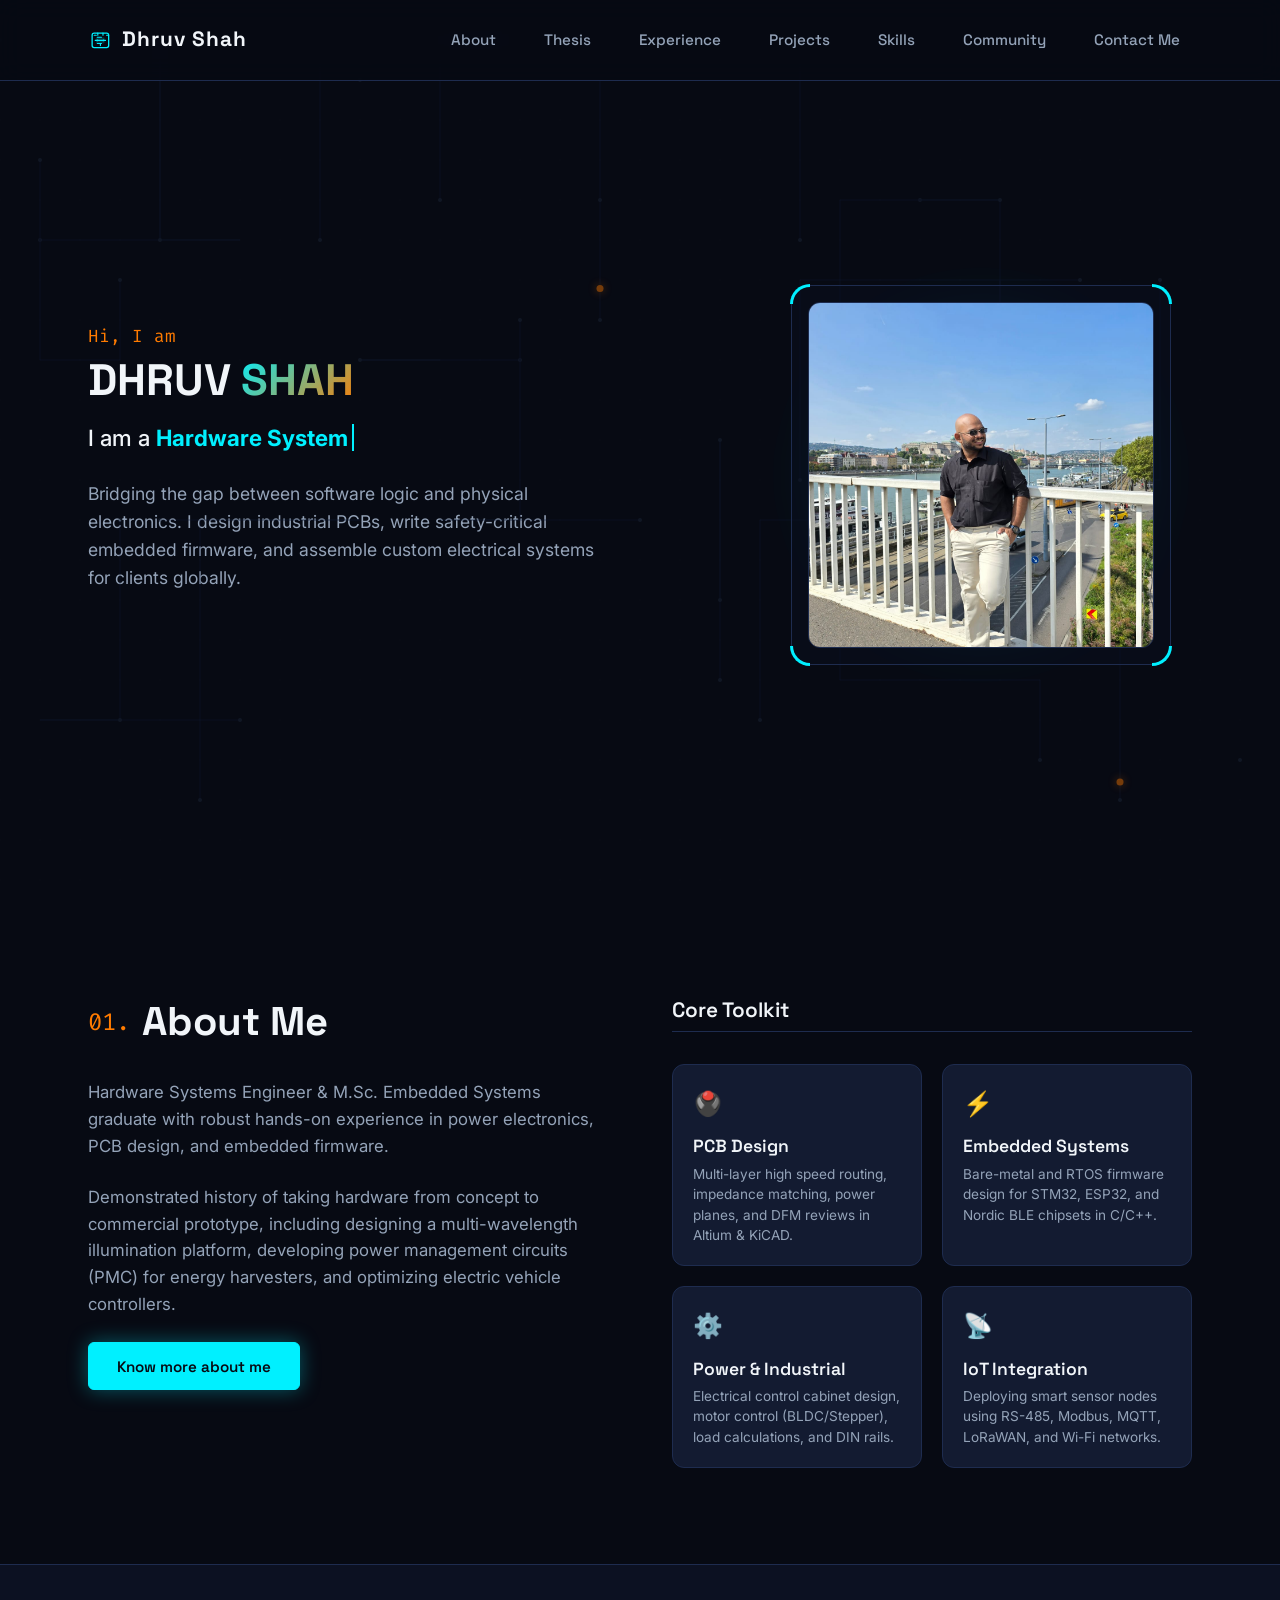
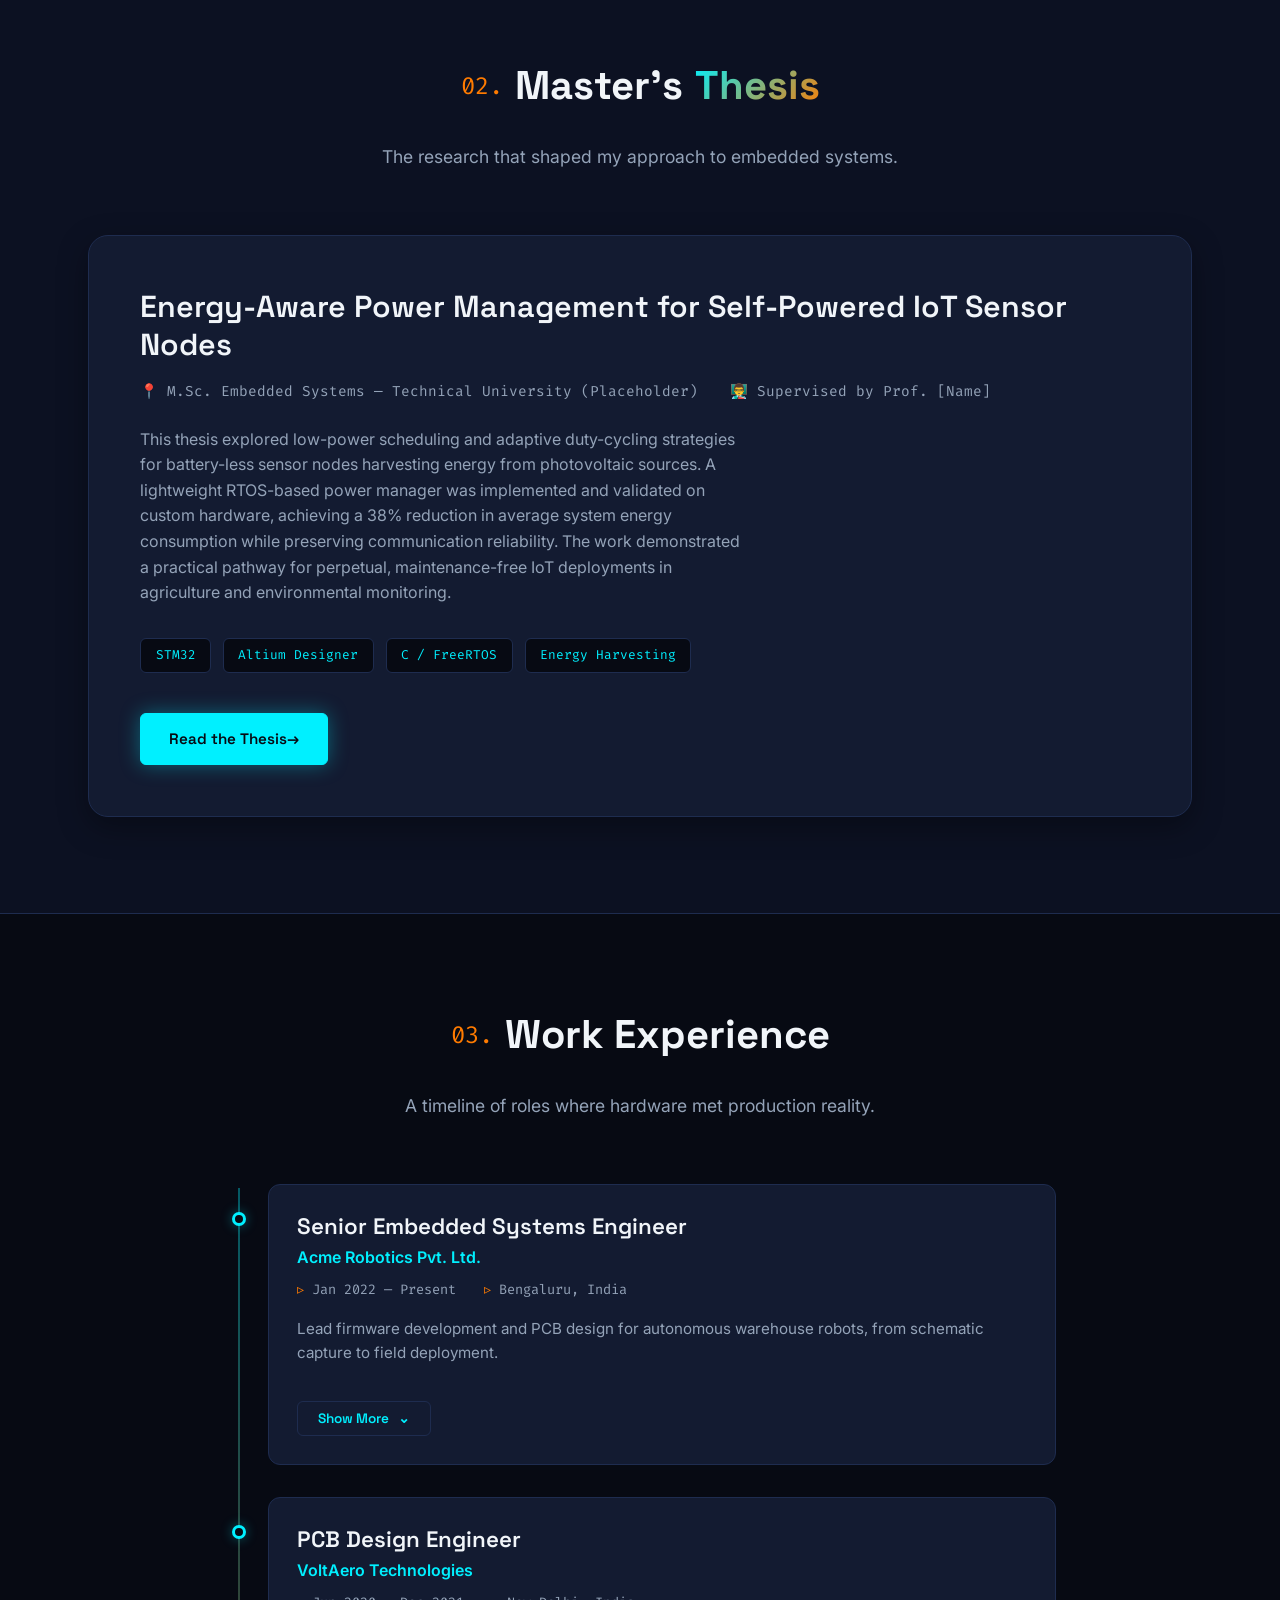
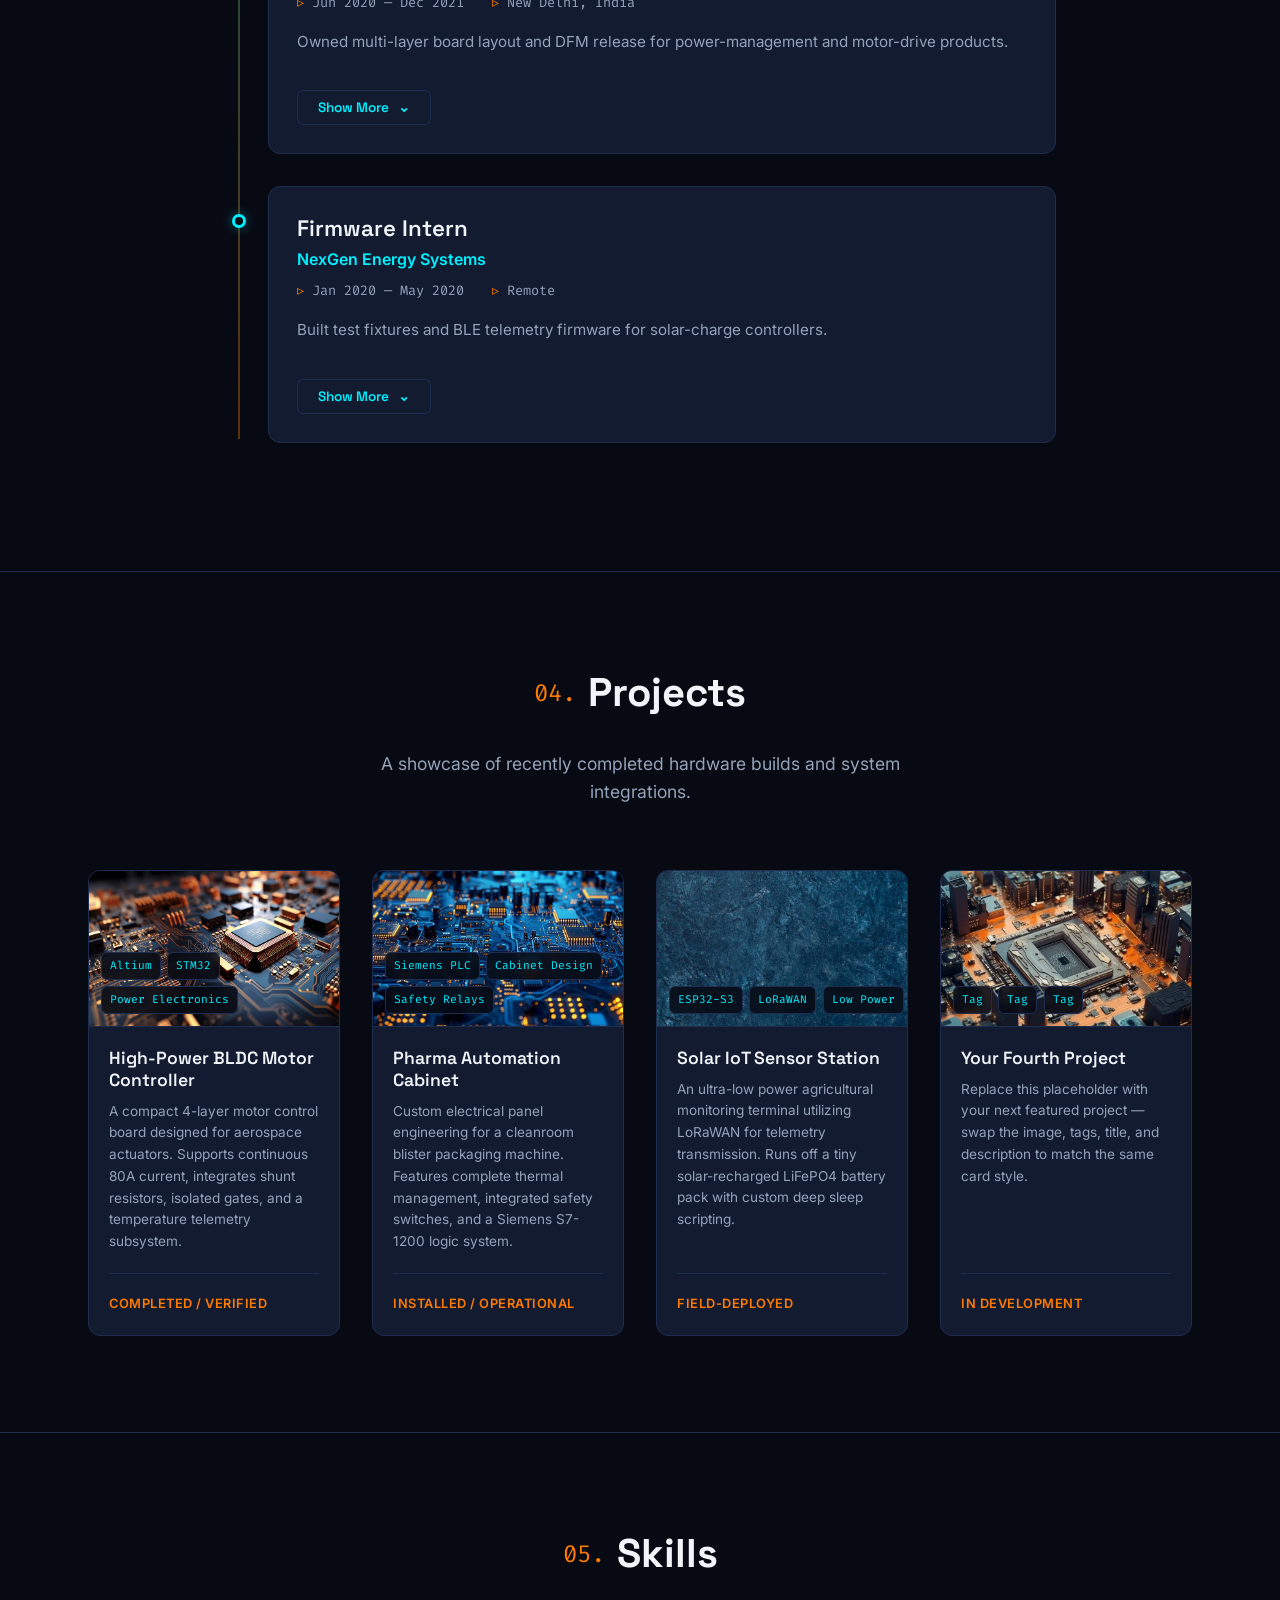
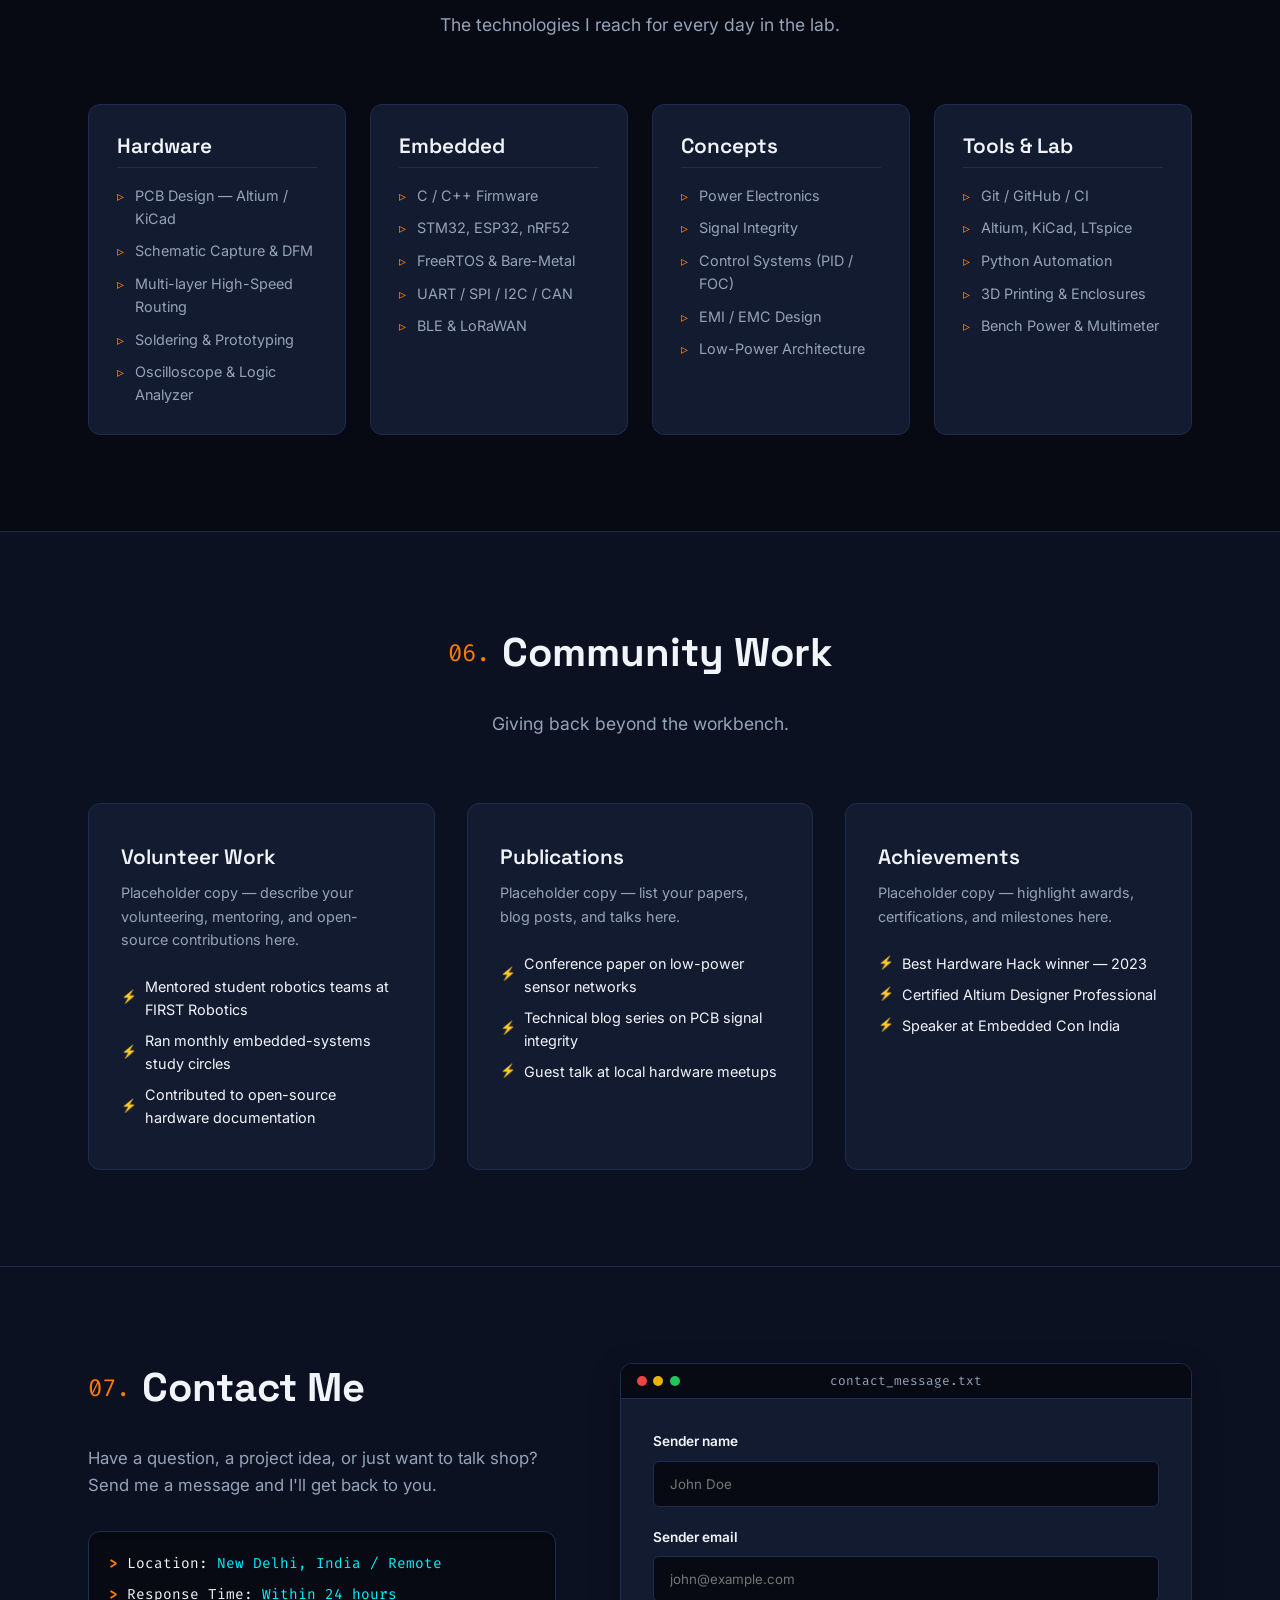
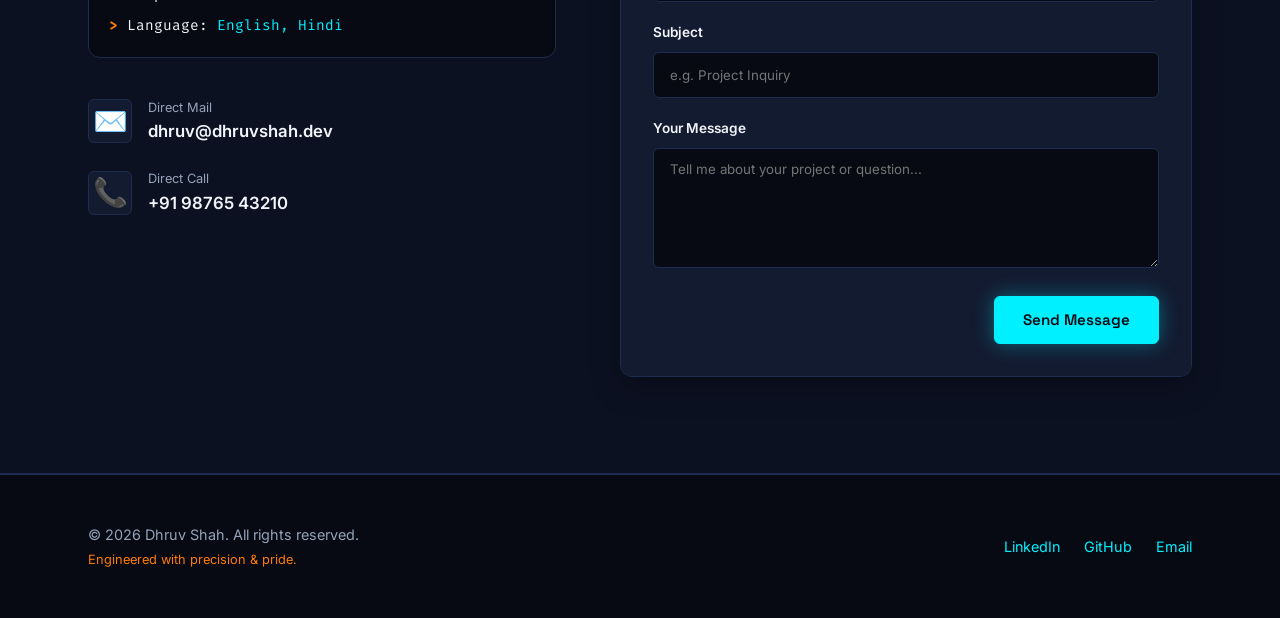
==== index.html @ f890dd87 "File name edits" ====
<!DOCTYPE html>
<html lang="en">
<head>
  <meta charset="UTF-8" />
  <meta name="viewport" content="width=device-width, initial-scale=1.0" />
  <title>Dhruv Shah</title>
  <meta name="description" content="Portfolio of Dhruv Shah, an embedded systems engineer specializing in PCB layout, embedded firmware development, and industrial control systems." />
  
  <!-- Google Fonts -->
  <link rel="preconnect" href="https://fonts.googleapis.com">
  <link rel="preconnect" href="https://fonts.gstatic.com" crossorigin>
  <link href="https://fonts.googleapis.com/css2?family=Fira+Code:wght@400;600&family=Inter:wght@300;400;500;600;700&family=Space+Grotesk:wght@400;500;600;700&display=swap" rel="stylesheet">
  
  <link rel="stylesheet" href="style_test.css" />
</head>
<body id="top">
  <!-- Circuit Grid Canvas Background -->
  <div class="canvas-container">
    <canvas id="circuit-canvas"></canvas>
  </div>

  <a class="skip-link" href="#main">Skip to main content</a>

  <!-- Header Section -->
  <header class="site-header">
    <div class="container header-inner">
      <div class="brand">
        <a href="#top" aria-label="Go to homepage">
          <span class="brand-glyph" aria-hidden="true">
            <svg viewBox="0 0 48 48" role="img" aria-hidden="true">
              <rect x="8" y="10" width="32" height="28" rx="4" fill="none" stroke="currentColor" stroke-width="2.5" />
              <rect x="16" y="18" width="16" height="12" rx="2" fill="currentColor" opacity="0.18" />
              <path d="M19 14v-4m10 4v-4m-5 20v4m-8-20h-4m24 0h4M14 24h20m-16-6h8m-8 12h8" fill="none" stroke="currentColor" stroke-width="2.2" stroke-linecap="round" />
              <circle cx="18" cy="24" r="1.8" fill="currentColor" />
              <circle cx="30" cy="24" r="1.8" fill="currentColor" />
            </svg>
          </span>
          <span class="brand-text">Dhruv Shah</span>
        </a>
      </div>
      <nav class="site-nav" aria-label="Primary navigation">
        <ul class="nav-links">
          <!-- Add new sections here too, keeping the mobile menu below in sync -->
          <li><a href="#about" class="nav-item">About</a></li>
          <li><a href="#thesis" class="nav-item">Thesis</a></li>
          <li><a href="#experience" class="nav-item">Experience</a></li>
          <li><a href="#projects" class="nav-item">Projects</a></li>
          <li><a href="#skills" class="nav-item">Skills</a></li>
          <li><a href="#community" class="nav-item">Community</a></li>
          <li><a href="#contact" class="nav-item">Contact Me</a></li>
        </ul>
      </nav>
      <button id="menu-toggle" class="menu-toggle" aria-label="Open navigation menu" aria-expanded="false" aria-controls="mobile-menu">
        <span class="menu-bar" aria-hidden="true"></span>
        <span class="menu-bar" aria-hidden="true"></span>
        <span class="menu-bar" aria-hidden="true"></span>
      </button>
    </div>

    <!-- Mobile Dropdown Navigation (shown on small screens via hamburger) -->
    <div class="mobile-menu" id="mobile-menu">
      <nav aria-label="Mobile navigation">
        <ul class="nav-links mobile-links">
          <!-- Add new section links here, e.g. <li><a href="#blog" class="nav-item mobile-link">Blog</a></li> -->
          <li><a href="#about" class="nav-item mobile-link">About</a></li>
          <li><a href="#thesis" class="nav-item mobile-link">Thesis</a></li>
          <li><a href="#experience" class="nav-item mobile-link">Experience</a></li>
          <li><a href="#projects" class="nav-item mobile-link">Projects</a></li>
          <li><a href="#skills" class="nav-item mobile-link">Skills</a></li>
          <li><a href="#community" class="nav-item mobile-link">Community</a></li>
          <li><a href="#contact" class="nav-item mobile-link">Contact Me</a></li>
        </ul>
      </nav>
     
    </div>
  </header>

  <main id="main">
    <!-- Hero Section -->
    <section class="hero" aria-labelledby="hero-title">
      <div class="container hero-inner">
        <div class="hero-text">
          <h1 id="hero-title">
            <span class="hero-sub">Hi, I am </span>
            <span class="hero-main">DHRUV  <span class="accent-text">SHAH</span></span>
          </h1>
          <p class="lede">
            I am a <span id="animated-headline" class="dynamic-word">Electronics Engineer</span>
          </p>
          <p class="hero-desc">
            Bridging the gap between software logic and physical electronics. I design industrial PCBs, write safety-critical embedded firmware, and assemble custom electrical systems for clients globally.
          </p>
        </div>
        <div class="hero-visual">
          <div class="circuit-frame">
            <div class="glow-bg"></div>
            <img src="./assets/Dhruv.jpeg" width="480" height="480" alt="Dhruv Shah working in his electronics laboratory" class="portrait-img" />
            <div class="frame-corners">
              <span class="corner top-left"></span>
              <span class="corner top-right"></span>
              <span class="corner bottom-left"></span>
              <span class="corner bottom-right"></span>
            </div>
          </div>
        </div>
      </div>
    </section>

    <!-- About Section -->
    <section id="about" class="section section-about" aria-labelledby="about-title">
      <div class="container">
        <div class="about-grid">
          <div class="about-content">
            <h2 id="about-title" class="section-title"><span class="title-index">01.</span> About Me</h2>
            <p>
              Hardware Systems Engineer & M.Sc. Embedded Systems graduate with robust hands-on experience in
power electronics, PCB design, and embedded firmware. 
            </p>
            <p>
              Demonstrated history of taking hardware from concept to
commercial prototype, including designing a multi-wavelength illumination platform, developing power management
circuits (PMC) for energy harvesters, and optimizing electric vehicle controllers.  
            </p>
            <button type="button" class="btn btn-primary" id="know-more-btn">Know more about me</button>
          </div>
          <div class="about-skills">
            <h3 class="skills-title">Core Toolkit</h3>
            <div class="skills-grid">
              <div class="skill-card">
                <div class="skill-icon">🖲️</div>
                <h4>PCB Design</h4>
                <p>Multi-layer high speed routing, impedance matching, power planes, and DFM reviews in Altium & KiCAD.</p>
              </div>
              <div class="skill-card">
                <div class="skill-icon">⚡</div>
                <h4>Embedded Systems</h4>
                <p>Bare-metal and RTOS firmware design for STM32, ESP32, and Nordic BLE chipsets in C/C++.</p>
              </div>
              <div class="skill-card">
                <div class="skill-icon">⚙️</div>
                <h4>Power & Industrial</h4>
                <p>Electrical control cabinet design, motor control (BLDC/Stepper), load calculations, and DIN rails.</p>
              </div>
              <div class="skill-card">
                <div class="skill-icon">📡</div>
                <h4>IoT Integration</h4>
                <p>Deploying smart sensor nodes using RS-485, Modbus, MQTT, LoRaWAN, and Wi-Fi networks.</p>
              </div>
            </div>
          </div>
        </div>
      </div>
    </section>

    <!-- Master's Thesis Section -->
    <section id="thesis" class="section section-alt section-thesis" aria-labelledby="thesis-title">
      <div class="container">
        <div class="section-header-center">
          <h2 id="thesis-title" class="section-title"><span class="title-index">02.</span> Master's <span class="accent-text">Thesis</span></h2>
          <p class="section-subtitle">The research that shaped my approach to embedded systems.</p>
        </div>

        <div class="thesis-card">
          <h3 class="thesis-research-title">Energy-Aware Power Management for Self-Powered IoT Sensor Nodes</h3>
          <div class="thesis-meta">
            <span class="thesis-place">📍 M.Sc. Embedded Systems — Technical University (Placeholder)</span>
            <span class="thesis-supervisor">👨‍🏫 Supervised by Prof. [Name]</span>
          </div>
          <p class="thesis-overview">
            This thesis explored low-power scheduling and adaptive duty-cycling strategies for battery-less
            sensor nodes harvesting energy from photovoltaic sources. A lightweight RTOS-based power manager was
            implemented and validated on custom hardware, achieving a 38% reduction in average system energy
            consumption while preserving communication reliability. The work demonstrated a practical pathway for
            perpetual, maintenance-free IoT deployments in agriculture and environmental monitoring.
          </p>
          <div class="thesis-tech" aria-label="Technologies used">
            <span class="tech-chip">STM32</span>
            <span class="tech-chip">Altium Designer</span>
            <span class="tech-chip">C / FreeRTOS</span>
            <span class="tech-chip">Energy Harvesting</span>
          </div>
          <a href="#" class="btn btn-primary thesis-link">Read the Thesis <span aria-hidden="true">→</span></a>
        </div>
      </div>
    </section>

    <!-- Work Experience Section -->
    <section id="experience" class="section section-experience" aria-labelledby="experience-title">
      <div class="container">
        <div class="section-header-center">
          <h2 id="experience-title" class="section-title"><span class="title-index">03.</span> Work Experience</h2>
          <p class="section-subtitle">A timeline of roles where hardware met production reality.</p>
        </div>

        <div class="timeline">
          <!-- Experience 1 -->
          <div class="timeline-item">
            <span class="timeline-marker" aria-hidden="true"></span>
            <article class="experience-card">
              <div class="exp-head">
                <h3 class="exp-title">Senior Embedded Systems Engineer</h3>
                <p class="exp-company">Acme Robotics Pvt. Ltd.</p>
                <div class="exp-meta">
                  <span class="exp-duration">Jan 2022 — Present</span>
                  <span class="exp-location">Bengaluru, India</span>
                </div>
              </div>
              <p class="exp-summary">
                Lead firmware development and PCB design for autonomous warehouse robots, from schematic capture to field deployment.
              </p>
              <div class="exp-details" id="exp-details-1">
                <ul>
                  <li>Architected a FreeRTOS-based motor-control stack cutting response latency by 40%.</li>
                  <li>Designed a 6-layer BLDC controller board now running in 200+ production units.</li>
                  <li>Mentored a team of 4 firmware engineers and ran weekly design reviews.</li>
                  <li>Introduced CI-based firmware testing, reducing regression bugs by 60%.</li>
                </ul>
              </div>
              <button type="button" class="exp-toggle" aria-expanded="false" aria-controls="exp-details-1">
                <span class="exp-toggle-text">Show More</span>
                <span class="exp-toggle-icon" aria-hidden="true">⌄</span>
              </button>
            </article>
          </div>

          <!-- Experience 2 -->
          <div class="timeline-item">
            <span class="timeline-marker" aria-hidden="true"></span>
            <article class="experience-card">
              <div class="exp-head">
                <h3 class="exp-title">PCB Design Engineer</h3>
                <p class="exp-company">VoltAero Technologies</p>
                <div class="exp-meta">
                  <span class="exp-duration">Jun 2020 — Dec 2021</span>
                  <span class="exp-location">New Delhi, India</span>
                </div>
              </div>
              <p class="exp-summary">
                Owned multi-layer board layout and DFM release for power-management and motor-drive products.
              </p>
              <div class="exp-details" id="exp-details-2">
                <ul>
                  <li>Delivered 14 production-ready PCB releases in Altium with zero ECO escapes.</li>
                  <li>Redesigned a buck-boost converter layout, improving thermal margin by 22%.</li>
                  <li>Built reusable footprint and schematic libraries adopted across 3 product lines.</li>
                  <li>Collaborated with mechanical teams on enclosure fit and thermal simulations.</li>
                </ul>
              </div>
              <button type="button" class="exp-toggle" aria-expanded="false" aria-controls="exp-details-2">
                <span class="exp-toggle-text">Show More</span>
                <span class="exp-toggle-icon" aria-hidden="true">⌄</span>
              </button>
            </article>
          </div>

          <!-- Experience 3 -->
          <div class="timeline-item">
            <span class="timeline-marker" aria-hidden="true"></span>
            <article class="experience-card">
              <div class="exp-head">
                <h3 class="exp-title">Firmware Intern</h3>
                <p class="exp-company">NexGen Energy Systems</p>
                <div class="exp-meta">
                  <span class="exp-duration">Jan 2020 — May 2020</span>
                  <span class="exp-location">Remote</span>
                </div>
              </div>
              <p class="exp-summary">
                Built test fixtures and BLE telemetry firmware for solar-charge controllers.
              </p>
              <div class="exp-details" id="exp-details-3">
                <ul>
                  <li>Developed a Python-based HIL test harness covering 85% of firmware paths.</li>
                  <li>Implemented nRF52 BLE GATT profiles for live battery monitoring.</li>
                  <li>Wrote technical documentation for the firmware bring-up guide.</li>
                </ul>
              </div>
              <button type="button" class="exp-toggle" aria-expanded="false" aria-controls="exp-details-3">
                <span class="exp-toggle-text">Show More</span>
                <span class="exp-toggle-icon" aria-hidden="true">⌄</span>
              </button>
            </article>
          </div>
        </div>
      </div>
    </section>

    <!-- Projects Section -->
    <section id="projects" class="section section-projects" aria-labelledby="projects-title">
      <div class="container">
        <div class="section-header-center">
          <h2 id="projects-title" class="section-title"><span class="title-index">04.</span> Projects</h2>
          <p class="section-subtitle">A showcase of recently completed hardware builds and system integrations.</p>
        </div>
        
        <div class="grid grid-4 projects-grid card-list">
          <!-- Project 1 -->
          <article class="card project-card">
            <div class="project-img-wrapper">
              <img src="./assets/pic1.jpg" width="640" height="400" alt="4-Layer BLDC ESC controller PCB" loading="lazy" />
              <div class="project-tags">
                <span>Altium</span>
                <span>STM32</span>
                <span>Power Electronics</span>
              </div>
            </div>
            <div class="project-content">
              <h3>High-Power BLDC Motor Controller</h3>
              <p>A compact 4-layer motor control board designed for aerospace actuators. Supports continuous 80A current, integrates shunt resistors, isolated gates, and a temperature telemetry subsystem.</p>
              <div class="project-footer">
                <span class="project-status-tag">Completed / Verified</span>
              </div>
            </div>
          </article>

          <!-- Project 2 -->
          <article class="card project-card">
            <div class="project-img-wrapper">
              <img src="./assets/pic2.jpg" width="640" height="400" alt="Industrial automation cabinet panel with PLCs" loading="lazy" />
              <div class="project-tags">
                <span>Siemens PLC</span>
                <span>Cabinet Design</span>
                <span>Safety Relays</span>
              </div>
            </div>
            <div class="project-content">
              <h3>Pharma Automation Cabinet</h3>
              <p>Custom electrical panel engineering for a cleanroom blister packaging machine. Features complete thermal management, integrated safety switches, and a Siemens S7-1200 logic system.</p>
              <div class="project-footer">
                <span class="project-status-tag">Installed / Operational</span>
              </div>
            </div>
          </article>

          <!-- Project 3 -->
          <article class="card project-card">
            <div class="project-img-wrapper">
              <img src="./assets/pic7.webp" width="640" height="400" alt="Environmental IoT smart node" loading="lazy" />
              <div class="project-tags">
                <span>ESP32-S3</span>
                <span>LoRaWAN</span>
                <span>Low Power</span>
              </div>
            </div>
            <div class="project-content">
              <h3>Solar IoT Sensor Station</h3>
              <p>An ultra-low power agricultural monitoring terminal utilizing LoRaWAN for telemetry transmission. Runs off a tiny solar-recharged LiFePO4 battery pack with custom deep sleep scripting.</p>
              <div class="project-footer">
                <span class="project-status-tag">Field-Deployed</span>
              </div>
            </div>
          </article>

          <!-- Project 4 (placeholder — replace image & copy) -->
          <article class="card project-card">
            <div class="project-img-wrapper">
              <img src="./assets/pic8.webp" width="640" height="400" alt="Placeholder project thumbnail" loading="lazy" />
              <div class="project-tags">
                <span>Tag</span>
                <span>Tag</span>
                <span>Tag</span>
              </div>
            </div>
            <div class="project-content">
              <h3>Your Fourth Project</h3>
              <p>Replace this placeholder with your next featured project — swap the image, tags, title, and description to match the same card style.</p>
              <div class="project-footer">
                <span class="project-status-tag">In Development</span>
              </div>
            </div>
          </article>
        </div>
      </div>
    </section>

    <!-- Skills Section -->
    <section id="skills" class="section section-skills" aria-labelledby="skills-title">
      <div class="container">
        <div class="section-header-center">
          <h2 id="skills-title" class="section-title"><span class="title-index">05.</span> Skills</h2>
          <p class="section-subtitle">The technologies I reach for every day in the lab.</p>
        </div>

        <div class="skills-topic-grid">
          <div class="skill-card skill-topic-card">
            <h4>Hardware</h4>
            <ul>
              <li>PCB Design — Altium / KiCad</li>
              <li>Schematic Capture & DFM</li>
              <li>Multi-layer High-Speed Routing</li>
              <li>Soldering & Prototyping</li>
              <li>Oscilloscope & Logic Analyzer</li>
            </ul>
          </div>
          <div class="skill-card skill-topic-card">
            <h4>Embedded</h4>
            <ul>
              <li>C / C++ Firmware</li>
              <li>STM32, ESP32, nRF52</li>
              <li>FreeRTOS & Bare-Metal</li>
              <li>UART / SPI / I2C / CAN</li>
              <li>BLE & LoRaWAN</li>
            </ul>
          </div>
          <div class="skill-card skill-topic-card">
            <h4>Concepts</h4>
            <ul>
              <li>Power Electronics</li>
              <li>Signal Integrity</li>
              <li>Control Systems (PID / FOC)</li>
              <li>EMI / EMC Design</li>
              <li>Low-Power Architecture</li>
            </ul>
          </div>
          <div class="skill-card skill-topic-card">
            <h4>Tools & Lab</h4>
            <ul>
              <li>Git / GitHub / CI</li>
              <li>Altium, KiCad, LTspice</li>
              <li>Python Automation</li>
              <li>3D Printing & Enclosures</li>
              <li>Bench Power & Multimeter</li>
            </ul>
          </div>
        </div>
      </div>
    </section>

    <!-- Community Section -->
    <section id="community" class="section section-alt section-community" aria-labelledby="community-title">
      <div class="container">
        <div class="section-header-center">
          <h2 id="community-title" class="section-title"><span class="title-index">06.</span> Community Work</h2>
          <p class="section-subtitle">Giving back beyond the workbench.</p>
        </div>

        <div class="grid grid-3 card-list">
          <div class="service-card community-card">
            <h3>Volunteer Work</h3>
            <p>Placeholder copy — describe your volunteering, mentoring, and open-source contributions here.</p>
            <ul class="service-features">
              <li>Mentored student robotics teams at FIRST Robotics</li>
              <li>Ran monthly embedded-systems study circles</li>
              <li>Contributed to open-source hardware documentation</li>
            </ul>
          </div>
          <div class="service-card community-card">
            <h3>Publications</h3>
            <p>Placeholder copy — list your papers, blog posts, and talks here.</p>
            <ul class="service-features">
              <li>Conference paper on low-power sensor networks</li>
              <li>Technical blog series on PCB signal integrity</li>
              <li>Guest talk at local hardware meetups</li>
            </ul>
          </div>
          <div class="service-card community-card">
            <h3>Achievements</h3>
            <p>Placeholder copy — highlight awards, certifications, and milestones here.</p>
            <ul class="service-features">
              <li>Best Hardware Hack winner — 2023</li>
              <li>Certified Altium Designer Professional</li>
              <li>Speaker at Embedded Con India</li>
            </ul>
          </div>
        </div>
      </div>
    </section>

    <!-- Contact Section -->
    <section id="contact" class="section section-alt section-contact" aria-labelledby="contact-title">
      <div class="container">
        <div class="contact-grid">
          <div class="contact-info-panel">
            <h2 id="contact-title" class="section-title"><span class="title-index">07.</span> Contact Me</h2>
            <p>
              Have a question, a project idea, or just want to talk shop? Send me a message and I'll get back to you.
            </p>
            
            <div class="terminal-stats">
              <div class="stat-line"><span class="terminal-prompt">&gt;</span> <span class="term-key">Location</span>: <span class="term-val">New Delhi, India / Remote</span></div>
              <div class="stat-line"><span class="terminal-prompt">&gt;</span> <span class="term-key">Response Time</span>: <span class="term-val">Within 24 hours</span></div>
              <div class="stat-line"><span class="terminal-prompt">&gt;</span> <span class="term-key">Language</span>: <span class="term-val">English, Hindi</span></div>
            </div>

            <address class="contact-methods">
              <div class="method-item">
                <span class="method-icon">✉️</span>
                <div class="method-details">
                  <span class="method-label">Direct Mail</span>
                  <a href="mailto:dhruv@dhruvshah.dev" class="method-link">dhruv@dhruvshah.dev</a>
                </div>
              </div>
              <div class="method-item">
                <span class="method-icon">📞</span>
                <div class="method-details">
                  <span class="method-label">Direct Call</span>
                  <a href="tel:+919876543210" class="method-link">+91 98765 43210</a>
                </div>
              </div>
            </address>
          </div>

          <div class="contact-form-panel">
            <!-- Simulated Shell Terminal for Form Response -->
            <div class="terminal-window">
              <div class="terminal-bar">
                <div class="terminal-buttons">
                  <span class="t-btn t-btn-red"></span>
                  <span class="t-btn t-btn-yellow"></span>
                  <span class="t-btn t-btn-green"></span>
                </div>
                <div class="terminal-title">contact_message.txt</div>
              </div>
              <div class="terminal-body-content">
                <form class="contact-form" id="portfolio-contact-form" action="#" method="post" aria-labelledby="contact-title">
                  <div class="form-fields">
                    <p class="field">
                      <label for="form-name">Sender name</label>
                      <input id="form-name" name="name" type="text" autocomplete="name" placeholder="John Doe" required />
                    </p>
                    <p class="field">
                      <label for="form-email">Sender email</label>
                      <input id="form-email" name="email" type="email" autocomplete="email" placeholder="john@example.com" required />
                    </p>
                    <p class="field">
                      <label for="form-subject">Subject</label>
                      <input id="form-subject" name="subject" type="text" placeholder="e.g. Project Inquiry" required />
                    </p>
                    <p class="field">
                      <label for="form-message">Your Message</label>
                      <textarea id="form-message" name="message" rows="5" placeholder="Tell me about your project or question..." required></textarea>
                    </p>
                  </div>
                  <div class="form-actions">
                    <button class="btn btn-primary btn-submit-form" type="submit" id="btn-submit-contact">
                      <span class="btn-text">Send Message</span>
                      <span class="btn-loader hidden"></span>
                    </button>
                  </div>
                </form>
                <div id="terminal-console-output" class="console-output hidden">
                  <!-- JS will dynamically inject status and logs here -->
                </div>
              </div>
            </div>
          </div>
        </div>
      </div>
    </section>
  </main>

  <!-- Footer Section -->
  <footer class="site-footer">
    <div class="container footer-inner">
      <div class="footer-brand">
        <p>&copy; <span id="footer-year">2026</span> Dhruv Shah. All rights reserved.</p>
        <p class="footer-tagline">Engineered with precision &amp; pride.</p>
      </div>
      <nav aria-label="Social connections">
        <ul class="social-links">
          <li><a href="https://linkedin.com" target="_blank" rel="noopener noreferrer">LinkedIn</a></li>
          <li><a href="https://github.com" target="_blank" rel="noopener noreferrer">GitHub</a></li>
          <li><a href="mailto:dhruv@dhruvshah.dev">Email</a></li>
        </ul>
      </nav>
    </div>
  </footer>

  <!-- Know More About Me Modal -->
  <div class="modal-overlay" id="know-more-modal">
    <div class="modal-dialog" role="dialog" aria-modal="true" aria-labelledby="modal-title">
      <div class="modal-bar">
        <div class="modal-buttons">
          <span class="t-btn t-btn-red"></span>
          <span class="t-btn t-btn-yellow"></span>
          <span class="t-btn t-btn-green"></span>
        </div>
        <div class="modal-title" id="modal-title">know_more_about_me.txt</div>
        <button type="button" class="modal-close" id="modal-close" aria-label="Close dialog">
          <span aria-hidden="true">&times;</span>
        </button>
      </div>
      <div class="modal-body">
        <section class="modal-section">
          <h3 class="modal-section-title"><span class="title-index">01.</span> The Person</h3>
          <p class="modal-section-desc">What I do when I'm not designing circuits or writing firmware.</p>
          <ul class="info-list">
            <li>🖥️ Building &amp; restoring mechanical keyboards</li>
            <li>🚴 Cycling &amp; hiking on weekends</li>
            <li>☕ Specialty coffee brewing</li>
            <li>📷 Film photography</li>
            <li>🎮 Modding retro gaming consoles</li>
          </ul>
        </section>
        <section class="modal-section">
          <h3 class="modal-section-title"><span class="title-index">02.</span> Future Plans</h3>
          <p class="modal-section-desc">The roadmap I'm working toward.</p>
          <ul class="info-list">
            <li>🔓 Open-sourcing my lab toolkit &amp; design files</li>
            <li>🔋 EV charging &amp; power-electronics consulting</li>
            <li>🎓 Mentoring junior embedded engineers</li>
            <li>🚀 Shipping a complete B2B hardware product line</li>
          </ul>
        </section>
        <section class="modal-section">
          <h3 class="modal-section-title"><span class="title-index">03.</span> Fun Facts</h3>
          <ul class="info-list">
            <li>I own more multimeters than pairs of shoes.</li>
            <li>My best ideas show up at 2 AM while debugging.</li>
            <li>I can name every resistor color band from memory.</li>
          </ul>
        </section>

        <div class="modal-footer">
          <p>Have a project in mind? <a href="#contact" id="modal-contact-link">Let's talk &rarr;</a></p>
        </div>
      </div>
    </div>
  </div>

  <script src="script_test.js"></script>
</body>
</html>
---- style_test.css ----
/* ---------- Custom Fonts & Reset ---------- */
*, *::before, *::after {
  box-sizing: border-box;
}

:root {
  /* Theme Tokens (dark, permanent) */
  --bg-primary: #070a13;
  --bg-secondary: #0c1122;
  --surface-card: #131b31;
  --surface-card-hover: #1b2644;
  --border-color: #1e2c4f;
  --border-focus: #00f0ff;
  
  --text-primary: #f1f5f9;
  --text-muted: #94a3b8;
  
  --accent-cyan: #00f0ff;
  --accent-cyan-glow: rgba(0, 240, 255, 0.35);
  --accent-orange: #ff7b00;
  --accent-orange-glow: rgba(255, 123, 0, 0.35);
  --accent-green: #10b981;
  
  --font-heading: 'Space Grotesk', sans-serif;
  --font-body: 'Inter', sans-serif;
  --font-code: 'Fira Code', monospace;
  
  --radius-sm: 6px;
  --radius-md: 12px;
  --radius-lg: 20px;
  
  --transition-fast: 0.2s ease;
  --transition-normal: 0.3s cubic-bezier(0.4, 0, 0.2, 1);
  --transition-slow: 0.6s cubic-bezier(0.4, 0, 0.2, 1);
  
  --shadow-glow: 0 0 20px var(--accent-cyan-glow);
  --max-width-content: 72rem;
}

html {
  scroll-behavior: smooth;
  scroll-padding-top: 80px; /* offset for sticky header */
}

body {
  margin: 0;
  padding: 0;
  background-color: var(--bg-primary);
  color: var(--text-primary);
  font-family: var(--font-body);
  line-height: 1.6;
  overflow-x: hidden;
  transition: background-color var(--transition-normal), color var(--transition-normal);
}

/* ---------- Typography & Base ---------- */
h1, h2, h3, h4 {
  font-family: var(--font-heading);
  font-weight: 600;
  line-height: 1.25;
  margin: 0;
}

p {
  margin: 0 0 1rem;
}

a {
  color: var(--accent-cyan);
  text-decoration: none;
  transition: color var(--transition-fast);
}

a:hover {
  color: var(--accent-orange);
}

img {
  max-width: 100%;
  height: auto;
  display: block;
}

:focus-visible {
  outline: 2px solid var(--accent-cyan);
  outline-offset: 4px;
}

.container {
  width: 100%;
  max-width: var(--max-width-content);
  margin: 0 auto;
  padding: 0 1.5rem;
}

.section {
  padding: 6rem 0;
  position: relative;
  border-bottom: 1px solid var(--border-color);
}

.section-alt {
  background-color: var(--bg-secondary);
}

.section-title {
  font-size: clamp(1.75rem, 3.5vw, 2.5rem);
  font-weight: 700;
  margin-bottom: 2rem;
  display: flex;
  align-items: center;
  gap: 0.75rem;
}

.title-index {
  font-family: var(--font-code);
  font-size: 0.6em;
  color: var(--accent-orange);
  font-weight: 400;
}

.section-header-center {
  text-align: center;
  max-width: 36rem;
  margin: 0 auto 4rem;
}

.section-header-center .section-title {
  justify-content: center;
}

.section-subtitle {
  color: var(--text-muted);
  font-size: 1.1rem;
}

.lede {
  font-size: clamp(1.1rem, 2vw, 1.4rem);
  font-weight: 500;
  color: var(--text-primary);
  margin-bottom: 1.5rem;
}

/* ---------- Layout Utilities ---------- */
.grid {
  display: grid;
  gap: 2rem;
}

.grid-3 {
  grid-template-columns: 1fr;
}

@media (min-width: 48rem) {
  .grid-3 {
    grid-template-columns: repeat(2, 1fr);
  }
}

@media (min-width: 64rem) {
  .grid-3 {
    grid-template-columns: repeat(3, 1fr);
  }
}

.grid-4 {
  grid-template-columns: 1fr;
}

/* One card per row until the wide desktop breakpoint (4-across) */
@media (min-width: 72rem) {
  .grid-4 {
    grid-template-columns: repeat(4, 1fr);
  }
}

/* ---------- Background Canvas ---------- */
.canvas-container {
  position: fixed;
  top: 0;
  left: 0;
  width: 100vw;
  height: 100vh;
  z-index: 0;
  pointer-events: none;
  opacity: 0.45;
}

#circuit-canvas {
  width: 100%;
  height: 100%;
  display: block;
}

/* ---------- Skip link ---------- */
.skip-link {
  position: absolute;
  left: -999px;
  top: 0;
  background: var(--accent-orange);
  color: white;
  padding: 0.75rem 1.5rem;
  z-index: 100;
  border-radius: 0 0 var(--radius-sm) 0;
  font-weight: 600;
}

.skip-link:focus {
  left: 0;
}

/* ---------- Site Header ---------- */
.site-header {
  position: sticky;
  top: 0;
  z-index: 50;
  background-color: rgba(7, 10, 19, 0.85);
  backdrop-filter: blur(12px);
  border-bottom: 1px solid var(--border-color);
  transition: background-color var(--transition-normal), border-color var(--transition-normal);
}

.header-inner {
  display: flex;
  justify-content: space-between;
  align-items: center;
  height: 80px;
}

.brand a {
  display: flex;
  align-items: center;
  gap: 0.6rem;
  font-family: var(--font-heading);
  font-weight: 700;
  font-size: 1.3rem;
  letter-spacing: 1px;
  color: var(--text-primary);
}

.brand-glyph {
  display: inline-flex;
  align-items: center;
  justify-content: center;
  color: var(--accent-cyan);
}

.brand-glyph svg {
  width: 1.55rem;
  height: 1.55rem;
  display: block;
}

.brand a:hover .brand-glyph {
  color: var(--accent-orange);
}

.site-nav {
  display: none;
}

.nav-links {
  list-style: none;
  display: flex;
  align-items: center;
  margin: 0;
  padding: 0;
  gap: 1.5rem;
}

.nav-item {
  font-family: var(--font-heading);
  font-weight: 500;
  font-size: 0.95rem;
  color: var(--text-muted);
  padding: 0.5rem 0.75rem;
  position: relative;
  transition: color var(--transition-fast);
}

.nav-item::after {
  content: '';
  position: absolute;
  bottom: 0;
  left: 0.75rem;
  right: 0.75rem;
  height: 2px;
  background-color: var(--accent-cyan);
  transform: scaleX(0);
  transform-origin: right;
  transition: transform var(--transition-fast);
}

.nav-item:hover,
.nav-item.active {
  color: var(--text-primary);
}

.nav-item:hover::after,
.nav-item.active::after {
  transform: scaleX(1);
  transform-origin: left;
}

@media (min-width: 56rem) {
  .site-nav {
    display: block;
  }
}

/* ---------- Mobile Menu (Hamburger Dropdown) ---------- */
.menu-toggle {
  display: inline-flex;
  flex-direction: column;
  justify-content: center;
  align-items: center;
  gap: 5px;
  width: 42px;
  height: 42px;
  flex-shrink: 0;
  background: none;
  border: 1px solid var(--border-color);
  border-radius: var(--radius-sm);
  cursor: pointer;
  padding: 0;
  transition: border-color var(--transition-fast), background-color var(--transition-fast);
}

.menu-bar {
  display: block;
  width: 18px;
  height: 2px;
  border-radius: 2px;
  background-color: var(--text-muted);
  transition: transform var(--transition-fast), opacity var(--transition-fast), background-color var(--transition-fast);
}

.menu-toggle:hover {
  border-color: var(--accent-cyan);
}

.menu-toggle:hover .menu-bar {
  background-color: var(--accent-cyan);
}

/* Animate 3 bars into an X when open */
.menu-toggle[aria-expanded="true"] .menu-bar:nth-child(1) {
  transform: translateY(7px) rotate(45deg);
}

.menu-toggle[aria-expanded="true"] .menu-bar:nth-child(2) {
  opacity: 0;
}

.menu-toggle[aria-expanded="true"] .menu-bar:nth-child(3) {
  transform: translateY(-7px) rotate(-45deg);
}

/* Dropdown panel that slides down under the sticky header */
.mobile-menu {
  position: absolute;
  top: 100%;
  left: 0;
  right: 0;
  background-color: rgba(7, 10, 19, 0.97);
  backdrop-filter: blur(12px);
  border-bottom: 1px solid var(--border-color);
  box-shadow: 0 24px 40px rgba(0, 0, 0, 0.35);
  opacity: 0;
  visibility: hidden;
  transform: translateY(-12px);
  pointer-events: none;
  transition: opacity var(--transition-normal), transform var(--transition-normal), visibility var(--transition-normal);
}

.mobile-menu.open {
  opacity: 1;
  visibility: visible;
  transform: translateY(0);
  pointer-events: auto;
}

.mobile-links {
  flex-direction: column;
  align-items: stretch;
  gap: 0;
  padding: 0.5rem 0;
}

.mobile-link {
  display: flex;
  align-items: center;
  padding: 1rem 1.5rem;
  font-size: 1rem;
  border-left: 3px solid transparent;
}

.mobile-link.active {
  border-left-color: var(--accent-cyan);
}

@media (min-width: 56rem) {
  .menu-toggle {
    display: none;
  }

  .mobile-menu {
    display: none;
  }
}

/* ---------- Buttons ---------- */
.btn {
  display: inline-flex;
  align-items: center;
  justify-content: center;
  padding: 0.8rem 1.75rem;
  min-height: 48px;
  border-radius: var(--radius-sm);
  font-family: var(--font-heading);
  font-weight: 600;
  font-size: 0.95rem;
  cursor: pointer;
  transition: all var(--transition-fast);
}

.btn-primary {
  background-color: var(--accent-cyan);
  color: #070a13;
  border: 1px solid var(--accent-cyan);
  box-shadow: var(--shadow-glow);
}

.btn-primary:hover {
  background-color: transparent;
  color: var(--accent-cyan);
  transform: translateY(-2px);
}

/* ---------- Hero Section ---------- */
.hero {
  padding: 4rem 0 6rem;
  min-height: calc(100vh - 80px);
  display: flex;
  align-items: center;
  z-index: 1;
}

.hero-inner {
  display: grid;
  grid-template-columns: 1fr;
  gap: 3rem;
  align-items: center;
}

@media (min-width: 64rem) {
  .hero-inner {
    grid-template-columns: 1.2fr 0.8fr;
  }
}

.hero-sub {
  display: block;
  font-size: 1.1rem;
  color: var(--accent-orange);
  font-family: var(--font-code);
  font-weight: 400;
  margin-bottom: 0.5rem;
}

.hero-main {
  font-size: clamp(1.6rem, 3.5vw, 2.75rem);
  font-weight: 700;
  color: var(--text-primary);
  line-height: 1.1;
  display: block;
  margin-bottom: 1rem;
}

.accent-text {
  color: transparent;
  background: linear-gradient(135deg, var(--accent-cyan), var(--accent-orange));
  -webkit-background-clip: text;
  background-clip: text;
}

.dynamic-word {
  color: var(--accent-cyan);
  font-weight: 700;
  border-right: 2px solid var(--accent-cyan);
  padding-right: 4px;
  transition: opacity 0.25s ease;
}

.dynamic-word.fade-out {
  opacity: 0;
}

.hero-desc {
  color: var(--text-muted);
  font-size: 1.1rem;
  margin-bottom: 2rem;
  max-width: 32rem;
}

/* Portrait Visual Frame */
.hero-visual {
  display: flex;
  justify-content: center;
}

.circuit-frame {
  position: relative;
  width: min(100%, 380px);
  aspect-ratio: 1;
  border: 1px solid var(--border-color);
  border-radius: var(--radius-lg);
  padding: 1rem;
  background-color: rgba(12, 17, 34, 0.4);
}

.glow-bg {
  position: absolute;
  top: -10px;
  left: -10px;
  right: -10px;
  bottom: -10px;
  border-radius: calc(var(--radius-lg) + 10px);
  background: radial-gradient(circle, var(--accent-cyan-glow) 0%, transparent 70%);
  z-index: -1;
  filter: blur(20px);
  opacity: 0.7;
}

.portrait-img {
  width: 100%;
  height: 100%;
  object-fit: cover;
  border-radius: var(--radius-md);
  border: 1px solid var(--border-color);
}

.frame-corners .corner {
  position: absolute;
  width: 20px;
  height: 20px;
  border: 3px solid var(--accent-cyan);
}

.frame-corners .top-left {
  top: -2px; left: -2px;
  border-right: none; border-bottom: none;
  border-top-left-radius: var(--radius-lg);
}

.frame-corners .top-right {
  top: -2px; right: -2px;
  border-left: none; border-bottom: none;
  border-top-right-radius: var(--radius-lg);
}

.frame-corners .bottom-left {
  bottom: -2px; left: -2px;
  border-right: none; border-top: none;
  border-bottom-left-radius: var(--radius-lg);
}

.frame-corners .bottom-right {
  bottom: -2px; right: -2px;
  border-left: none; border-top: none;
  border-bottom-right-radius: var(--radius-lg);
}

/* ---------- About Section ---------- */
.about-grid {
  display: grid;
  grid-template-columns: 1fr;
  gap: 4rem;
}

@media (min-width: 64rem) {
  .about-grid {
    grid-template-columns: 1fr 1fr;
  }
}

.about-content p {
  color: var(--text-muted);
  font-size: 1.05rem;
  margin-bottom: 1.5rem;
}

.skills-title {
  font-size: 1.3rem;
  margin-bottom: 2rem;
  border-bottom: 1px solid var(--border-color);
  padding-bottom: 0.5rem;
}

.skills-grid {
  display: grid;
  grid-template-columns: 1fr;
  gap: 1.25rem;
}

@media (min-width: 30rem) {
  .skills-grid {
    grid-template-columns: repeat(2, 1fr);
  }
}

.skill-card {
  background-color: var(--surface-card);
  border: 1px solid var(--border-color);
  border-radius: var(--radius-md);
  padding: 1.25rem;
  transition: transform var(--transition-fast), border-color var(--transition-fast), box-shadow var(--transition-fast);
}

.skill-card:hover {
  transform: translateY(-4px);
  border-color: var(--accent-cyan);
  box-shadow: var(--shadow-glow);
}

.skill-icon {
  font-size: 1.5rem;
  margin-bottom: 0.75rem;
}

.skill-card h4 {
  font-size: 1.1rem;
  margin-bottom: 0.4rem;
}

.skill-card p {
  color: var(--text-muted);
  font-size: 0.85rem;
  margin: 0;
  line-height: 1.5;
}

/* ---------- Services Section ---------- */
.service-card {
  background-color: var(--surface-card);
  border: 1px solid var(--border-color);
  border-radius: var(--radius-md);
  padding: 2.5rem 2rem;
  position: relative;
  overflow: hidden;
  transition: transform var(--transition-fast), border-color var(--transition-fast);
}

.service-card:hover {
  transform: translateY(-6px);
  border-color: var(--accent-orange);
}

.service-card h3 {
  font-size: 1.4rem;
  margin-bottom: 1rem;
  margin-top: 0;
}

.service-card p {
  color: var(--text-muted);
  font-size: 0.95rem;
  margin-bottom: 1.5rem;
}

.service-features {
  list-style: none;
  padding: 0;
  margin: 0;
  display: flex;
  flex-direction: column;
  gap: 0.5rem;
}

.service-features li {
  font-size: 0.9rem;
  color: var(--text-primary);
  display: flex;
  align-items: center;
  gap: 0.5rem;
}

.service-features li::before {
  content: '⚡';
  color: var(--accent-orange);
  font-size: 0.8rem;
}

.hidden {
  display: none !important;
}

/* ---------- Projects Section ---------- */
.project-card {
  display: flex;
  flex-direction: column;
  padding: 0;
  overflow: hidden;
  height: 100%;
  background-color: var(--surface-card);
  border: 1px solid var(--border-color);
  border-radius: var(--radius-md);
  transition: transform var(--transition-fast), border-color var(--transition-fast), box-shadow var(--transition-fast);
}

.project-card:hover {
  transform: translateY(-6px);
  border-color: var(--accent-cyan);
  box-shadow: var(--shadow-glow);
}

.project-img-wrapper {
  position: relative;
  aspect-ratio: 16 / 10;
  overflow: hidden;
  border-bottom: 1px solid var(--border-color);
}

.project-img-wrapper img {
  width: 100%;
  height: 100%;
  object-fit: cover;
  transition: transform 0.5s ease;
}

.project-card:hover .project-img-wrapper img {
  transform: scale(1.05);
}

.project-tags {
  position: absolute;
  bottom: 0.75rem;
  left: 0.75rem;
  display: flex;
  flex-wrap: wrap;
  gap: 0.4rem;
}

.project-tags span {
  font-family: var(--font-code);
  font-size: 0.75rem;
  background-color: rgba(7, 10, 19, 0.85);
  border: 1px solid var(--border-color);
  color: var(--accent-cyan);
  padding: 0.25rem 0.5rem;
  border-radius: var(--radius-sm);
  backdrop-filter: blur(4px);
}

.project-content {
  padding: 1.5rem;
  display: flex;
  flex-direction: column;
  flex-grow: 1;
}

.project-content h3 {
  font-size: 1.25rem;
  margin-bottom: 0.75rem;
}

.project-content p {
  color: var(--text-muted);
  font-size: 0.9rem;
  line-height: 1.6;
  margin-bottom: 1.5rem;
  flex-grow: 1;
}

.project-footer {
  margin-top: auto;
  border-top: 1px solid var(--border-color);
  padding-top: 1rem;
}

.project-status-tag {
  font-size: 0.8rem;
  font-weight: 600;
  color: var(--accent-orange);
  text-transform: uppercase;
  letter-spacing: 0.5px;
}

/* Compact 4-across projects */
.projects-grid .project-content {
  padding: 1.25rem;
}

.projects-grid .project-content h3 {
  font-size: 1.1rem;
  margin-bottom: 0.6rem;
}

.projects-grid .project-content p {
  font-size: 0.85rem;
  margin-bottom: 1.25rem;
}

.projects-grid .project-tags span {
  font-size: 0.7rem;
}

/* ---------- Master's Thesis Section ---------- */
.thesis-card {
  background-color: var(--surface-card);
  border: 1px solid var(--border-color);
  border-radius: var(--radius-lg);
  padding: clamp(1.75rem, 4vw, 3.25rem);
  box-shadow: 0 10px 30px rgba(0, 0, 0, 0.35);
  transition: transform var(--transition-fast), border-color var(--transition-fast), box-shadow var(--transition-fast);
}

.thesis-card:hover {
  transform: translateY(-4px);
  border-color: var(--accent-cyan);
  box-shadow: var(--shadow-glow);
}

.thesis-research-title {
  font-size: clamp(1.4rem, 2.5vw, 1.9rem);
  margin-bottom: 1rem;
}

.thesis-meta {
  display: flex;
  flex-wrap: wrap;
  gap: 0.75rem 2rem;
  font-family: var(--font-code);
  font-size: 0.9rem;
  color: var(--text-muted);
  margin-bottom: 1.5rem;
}

.thesis-overview {
  color: var(--text-muted);
  font-size: 1rem;
  max-width: 60ch;
  margin-bottom: 2rem;
}

.thesis-tech {
  display: flex;
  flex-wrap: wrap;
  gap: 0.75rem;
  margin-bottom: 2.25rem;
}

.tech-chip {
  font-family: var(--font-code);
  font-size: 0.8rem;
  color: var(--accent-cyan);
  background-color: var(--bg-primary);
  border: 1px solid var(--border-color);
  border-radius: var(--radius-sm);
  padding: 0.4rem 0.9rem;
  transition: border-color var(--transition-fast), box-shadow var(--transition-fast);
}

.tech-chip:hover {
  border-color: var(--accent-cyan);
  box-shadow: 0 0 10px var(--accent-cyan-glow);
}

.thesis-link {
  margin-top: 0.25rem;
}

/* ---------- Work Experience Timeline ---------- */
.timeline {
  position: relative;
  max-width: 52rem;
  margin: 0 auto;
}

.timeline::before {
  content: '';
  position: absolute;
  left: 14px;
  top: 4px;
  bottom: 4px;
  width: 2px;
  background: linear-gradient(to bottom, var(--accent-cyan), var(--accent-orange));
  opacity: 0.35;
}

.timeline-item {
  position: relative;
  padding-left: 44px;
  margin-bottom: 2rem;
}

.timeline-marker {
  position: absolute;
  left: 8px;
  top: 1.75rem;
  width: 14px;
  height: 14px;
  border-radius: 50%;
  background-color: var(--bg-primary);
  border: 3px solid var(--accent-cyan);
  box-shadow: 0 0 12px var(--accent-cyan-glow);
}

.experience-card {
  background-color: var(--surface-card);
  border: 1px solid var(--border-color);
  border-radius: var(--radius-md);
  padding: 1.75rem;
  transition: transform var(--transition-fast), border-color var(--transition-fast), box-shadow var(--transition-fast);
}

.experience-card:hover {
  transform: translateY(-4px);
  border-color: var(--accent-cyan);
  box-shadow: var(--shadow-glow);
}

.exp-head h3 {
  font-size: 1.4rem;
  margin-bottom: 0.25rem;
}

.exp-company {
  color: var(--accent-cyan);
  font-weight: 600;
  margin-bottom: 0.5rem;
}

.exp-meta {
  display: flex;
  flex-wrap: wrap;
  gap: 0.5rem 1.75rem;
  font-family: var(--font-code);
  font-size: 0.85rem;
  color: var(--text-muted);
}

.exp-meta span::before {
  content: '▹ ';
  color: var(--accent-orange);
}

.exp-summary {
  color: var(--text-muted);
  font-size: 0.95rem;
  margin-top: 1rem;
}

.exp-details {
  max-height: 0;
  overflow: hidden;
  opacity: 0;
  transition: max-height 0.45s ease, opacity 0.35s ease;
}

.exp-details.open {
  max-height: 600px;
  opacity: 1;
}

.exp-details ul {
  list-style: none;
  margin: 1rem 0 0;
  padding: 0;
  display: grid;
  gap: 0.5rem;
}

.exp-details li {
  position: relative;
  padding-left: 1.25rem;
  color: var(--text-muted);
  font-size: 0.9rem;
}

.exp-details li::before {
  content: '⚡';
  position: absolute;
  left: 0;
  color: var(--accent-orange);
  font-size: 0.8rem;
}

.exp-toggle {
  margin-top: 1.25rem;
  background: none;
  border: 1px solid var(--border-color);
  border-radius: var(--radius-sm);
  color: var(--accent-cyan);
  font-family: var(--font-heading);
  font-weight: 600;
  font-size: 0.85rem;
  padding: 0.5rem 1.25rem;
  cursor: pointer;
  transition: border-color var(--transition-fast), color var(--transition-fast), background-color var(--transition-fast);
}

.exp-toggle:hover {
  border-color: var(--accent-cyan);
  background-color: var(--accent-cyan-glow);
}

.exp-toggle-icon {
  margin-left: 0.4rem;
  display: inline-block;
  transition: transform var(--transition-fast);
}

.exp-toggle[aria-expanded="true"] .exp-toggle-icon {
  transform: rotate(180deg);
}

/* ---------- Skills Section ---------- */
.skills-topic-grid {
  display: grid;
  grid-template-columns: 1fr;
  gap: 1.5rem;
}

/* One card per row until the wide desktop breakpoint (4-across) */
@media (min-width: 72rem) {
  .skills-topic-grid {
    grid-template-columns: repeat(4, 1fr);
  }
}

.skill-topic-card {
  padding: 1.75rem;
}

.skill-topic-card h4 {
  font-size: 1.3rem;
  margin-bottom: 1rem;
  padding-bottom: 0.5rem;
  border-bottom: 1px solid var(--border-color);
}

.skill-topic-card ul {
  list-style: none;
  margin: 0;
  padding: 0;
  display: grid;
  gap: 0.6rem;
}

.skill-topic-card li {
  position: relative;
  padding-left: 1.1rem;
  color: var(--text-muted);
  font-size: 0.9rem;
}

.skill-topic-card li::before {
  content: '▹';
  position: absolute;
  left: 0;
  color: var(--accent-orange);
}

/* ---------- Community Section ---------- */
.community-card h3 {
  font-size: 1.3rem;
  margin-bottom: 0.75rem;
}

.community-card p {
  font-size: 0.9rem;
}

/* ---------- Contact Section ---------- */
.contact-grid {
  display: grid;
  grid-template-columns: 1fr;
  gap: 4rem;
}

@media (min-width: 64rem) {
  .contact-grid {
    grid-template-columns: 0.9fr 1.1fr;
    align-items: start;
  }
}

.contact-info-panel p {
  color: var(--text-muted);
  font-size: 1.05rem;
  margin-bottom: 2rem;
}

/* Mock terminal console stats */
.terminal-stats {
  background-color: var(--bg-primary);
  border: 1px solid var(--border-color);
  border-radius: var(--radius-md);
  padding: 1.25rem;
  font-family: var(--font-code);
  font-size: 0.9rem;
  margin-bottom: 2.5rem;
  box-shadow: inset 0 2px 4px rgba(0,0,0,0.15);
}

.stat-line {
  margin-bottom: 0.5rem;
}

.stat-line:last-child {
  margin-bottom: 0;
}

.terminal-prompt {
  color: var(--accent-orange);
  font-weight: bold;
}

.term-key {
  color: var(--text-primary);
}

.term-val {
  color: var(--accent-cyan);
}

.term-val.val-green {
  color: var(--accent-green);
  font-weight: 600;
}

/* Contact methods details */
.contact-methods {
  font-style: normal;
  display: flex;
  flex-direction: column;
  gap: 1.5rem;
}

.method-item {
  display: flex;
  align-items: center;
  gap: 1rem;
}

.method-icon {
  font-size: 1.75rem;
  width: 44px;
  height: 44px;
  border-radius: var(--radius-sm);
  background-color: var(--surface-card);
  border: 1px solid var(--border-color);
  display: flex;
  align-items: center;
  justify-content: center;
}

.method-details {
  display: flex;
  flex-direction: column;
}

.method-label {
  font-size: 0.8rem;
  color: var(--text-muted);
}

.method-link {
  font-weight: 600;
  font-size: 1.05rem;
  color: var(--text-primary);
}

.method-link:hover {
  color: var(--accent-cyan);
}

/* Simulated terminal form window */
.terminal-window {
  border: 1px solid var(--border-color);
  border-radius: var(--radius-md);
  overflow: hidden;
  box-shadow: 0 10px 30px rgba(0,0,0,0.3);
}

.terminal-bar {
  background-color: var(--bg-primary);
  border-bottom: 1px solid var(--border-color);
  padding: 0.75rem 1rem;
  display: flex;
  align-items: center;
  position: relative;
}

.terminal-buttons {
  display: flex;
  gap: 0.4rem;
}

.t-btn {
  width: 10px;
  height: 10px;
  border-radius: 50%;
  display: inline-block;
}

.t-btn-red { background-color: #ef4444; }
.t-btn-yellow { background-color: #eab308; }
.t-btn-green { background-color: #22c55e; }

.terminal-title {
  color: var(--text-muted);
  font-family: var(--font-code);
  font-size: 0.8rem;
  position: absolute;
  left: 50%;
  transform: translateX(-50%);
}

.terminal-body-content {
  background-color: var(--surface-card);
  padding: 2rem;
}

.contact-form {
  display: flex;
  flex-direction: column;
  gap: 1.25rem;
}

.form-fields {
  display: flex;
  flex-direction: column;
  gap: 1.25rem;
}

.field {
  display: flex;
  flex-direction: column;
  gap: 0.5rem;
  margin: 0;
}

.field label {
  font-size: 0.85rem;
  font-weight: 600;
  color: var(--text-primary);
}

.contact-form input,
.contact-form textarea {
  font-family: var(--font-body);
  background-color: var(--bg-primary);
  color: var(--text-primary);
  border: 1px solid var(--border-color);
  border-radius: var(--radius-sm);
  padding: 0.75rem 1rem;
  min-height: 46px;
  width: 100%;
  transition: border-color var(--transition-fast), box-shadow var(--transition-fast);
}

.contact-form textarea {
  min-height: 120px;
  resize: vertical;
}

.contact-form input:focus,
.contact-form textarea:focus {
  outline: none;
  border-color: var(--accent-cyan);
  box-shadow: 0 0 8px var(--accent-cyan-glow);
}

.form-actions {
  display: flex;
  justify-content: flex-end;
  margin-top: 0.5rem;
}

.btn-submit-form {
  width: 100%;
}

@media (min-width: 30rem) {
  .btn-submit-form {
    width: auto;
  }
}

/* Console logs output */
.console-output {
  font-family: var(--font-code);
  font-size: 0.85rem;
  background-color: #070a13;
  color: #10b981;
  padding: 1.25rem;
  border-radius: var(--radius-sm);
  border: 1px solid #1e2c4f;
  margin-top: 1rem;
  white-space: pre-wrap;
  line-height: 1.5;
  max-height: 250px;
  overflow-y: auto;
}

.console-output.error {
  color: #f87171;
}

.btn-loader {
  display: inline-block;
  width: 18px;
  height: 18px;
  border: 2px solid rgba(7, 10, 19, 0.4);
  border-radius: 50%;
  border-top-color: #070a13;
  animation: spin 0.8s linear infinite;
  margin-left: 0.5rem;
}

@keyframes spin {
  to { transform: rotate(360deg); }
}

/* ---------- Know More Modal ---------- */
.modal-overlay {
  position: fixed;
  inset: 0;
  z-index: 1000;
  display: flex;
  align-items: center;
  justify-content: center;
  padding: 1.5rem;
  background-color: rgba(7, 10, 19, 0.75);
  backdrop-filter: blur(6px);
  opacity: 0;
  visibility: hidden;
  pointer-events: none;
  transition: opacity var(--transition-normal), visibility var(--transition-normal);
}

.modal-overlay.open {
  opacity: 1;
  visibility: visible;
  pointer-events: auto;
}

.modal-dialog {
  width: 100%;
  max-width: 44rem;
  max-height: min(85vh, 640px);
  overflow-y: auto;
  background-color: var(--surface-card);
  border: 1px solid var(--border-color);
  border-radius: var(--radius-md);
  box-shadow: 0 24px 60px rgba(0, 0, 0, 0.5);
  transform: translateY(16px) scale(0.98);
  transition: transform var(--transition-normal);
}

.modal-overlay.open .modal-dialog {
  transform: translateY(0) scale(1);
}

.modal-bar {
  position: sticky;
  top: 0;
  z-index: 2;
  display: flex;
  align-items: center;
  gap: 0.75rem;
  padding: 0.75rem 1rem;
  background-color: var(--bg-primary);
  border-bottom: 1px solid var(--border-color);
}

.modal-buttons {
  display: flex;
  gap: 0.4rem;
}

.modal-title {
  flex: 1;
  text-align: center;
  font-family: var(--font-code);
  font-size: 0.8rem;
  color: var(--text-muted);
}

.modal-close {
  display: inline-flex;
  align-items: center;
  justify-content: center;
  width: 28px;
  height: 28px;
  background: none;
  border: 1px solid var(--border-color);
  border-radius: var(--radius-sm);
  color: var(--text-muted);
  font-size: 1rem;
  line-height: 1;
  cursor: pointer;
  transition: border-color var(--transition-fast), color var(--transition-fast);
}

.modal-close:hover {
  border-color: var(--accent-orange);
  color: var(--accent-orange);
}

.modal-body {
  padding: 1.75rem;
  display: flex;
  flex-direction: column;
  gap: 2rem;
}

.modal-section-title {
  font-size: 1.25rem;
  font-weight: 700;
  margin-bottom: 0.5rem;
  display: flex;
  align-items: center;
  gap: 0.75rem;
}

.modal-section-desc {
  color: var(--text-muted);
  font-size: 0.9rem;
  margin-bottom: 1rem;
}

.info-list {
  list-style: none;
  margin: 0;
  padding: 0;
  display: grid;
  gap: 0.6rem;
}

.info-list li {
  display: flex;
  align-items: center;
  gap: 0.6rem;
  background-color: var(--bg-primary);
  border: 1px solid var(--border-color);
  border-radius: var(--radius-sm);
  padding: 0.75rem 1rem;
  font-size: 0.95rem;
  transition: border-color var(--transition-fast), transform var(--transition-fast);
}

.info-list li:hover {
  border-color: var(--accent-cyan);
  transform: translateX(4px);
}

.modal-footer {
  border-top: 1px solid var(--border-color);
  padding-top: 1.25rem;
  text-align: center;
  color: var(--text-muted);
  font-size: 0.95rem;
}

.modal-footer p {
  margin: 0;
}

.modal-footer a {
  font-weight: 600;
  color: var(--accent-cyan);
}

.modal-footer a:hover {
  color: var(--accent-orange);
}

/* ---------- Footer Section ---------- */
.site-footer {
  background-color: var(--bg-primary);
  border-top: 1px solid var(--border-color);
  padding: 3rem 0;
  color: var(--text-muted);
  font-size: 0.9rem;
}

.footer-inner {
  display: flex;
  flex-direction: column;
  gap: 1.5rem;
  text-align: center;
}

@media (min-width: 48rem) {
  .footer-inner {
    flex-direction: row;
    justify-content: space-between;
    text-align: left;
    align-items: center;
  }
}

.footer-brand p {
  margin: 0;
}

.footer-tagline {
  font-size: 0.8rem;
  color: var(--accent-orange);
  margin-top: 0.25rem !important;
}

.social-links {
  list-style: none;
  padding: 0;
  margin: 0;
  display: flex;
  justify-content: center;
  gap: 1.5rem;
}

/* ---------- Accessibility & Motion ---------- */
@media (prefers-reduced-motion: reduce) {
  html {
    scroll-behavior: auto;
  }
  * {
    transition: none !important;
    animation: none !important;
  }
}
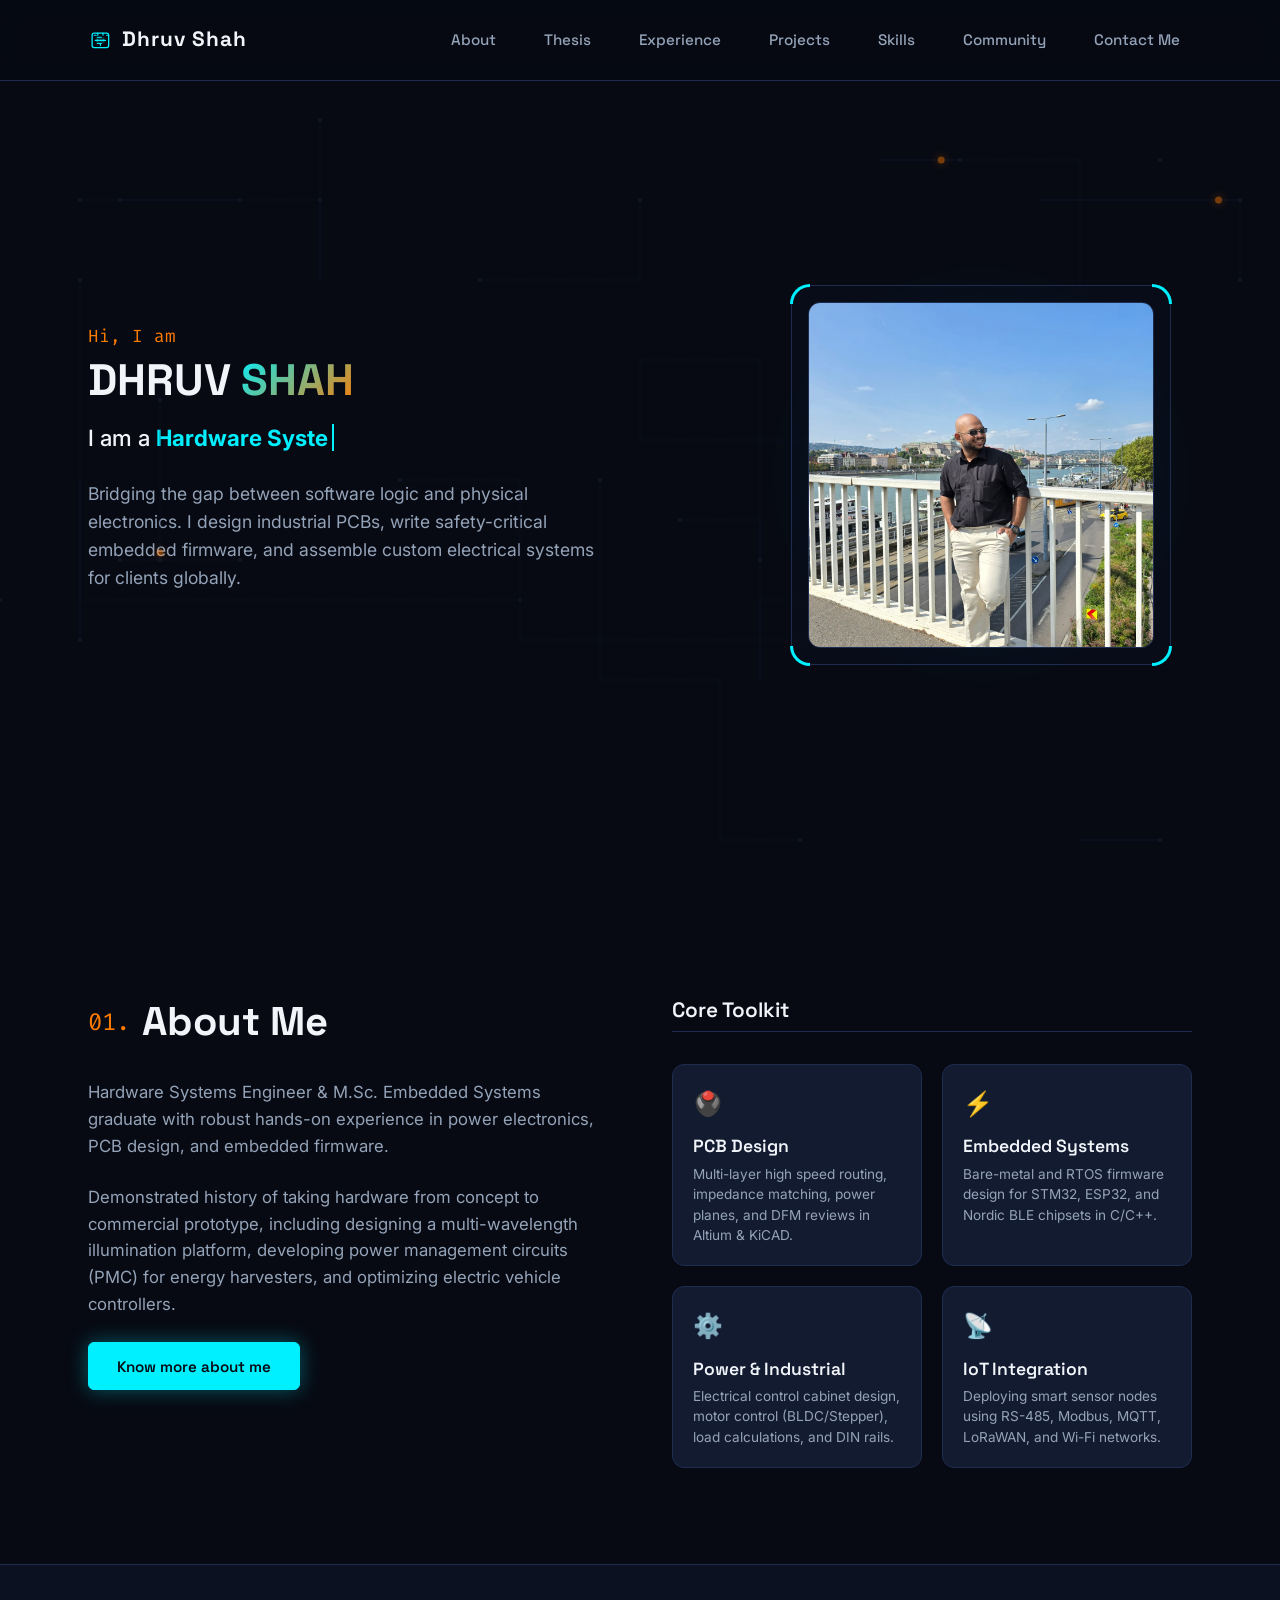
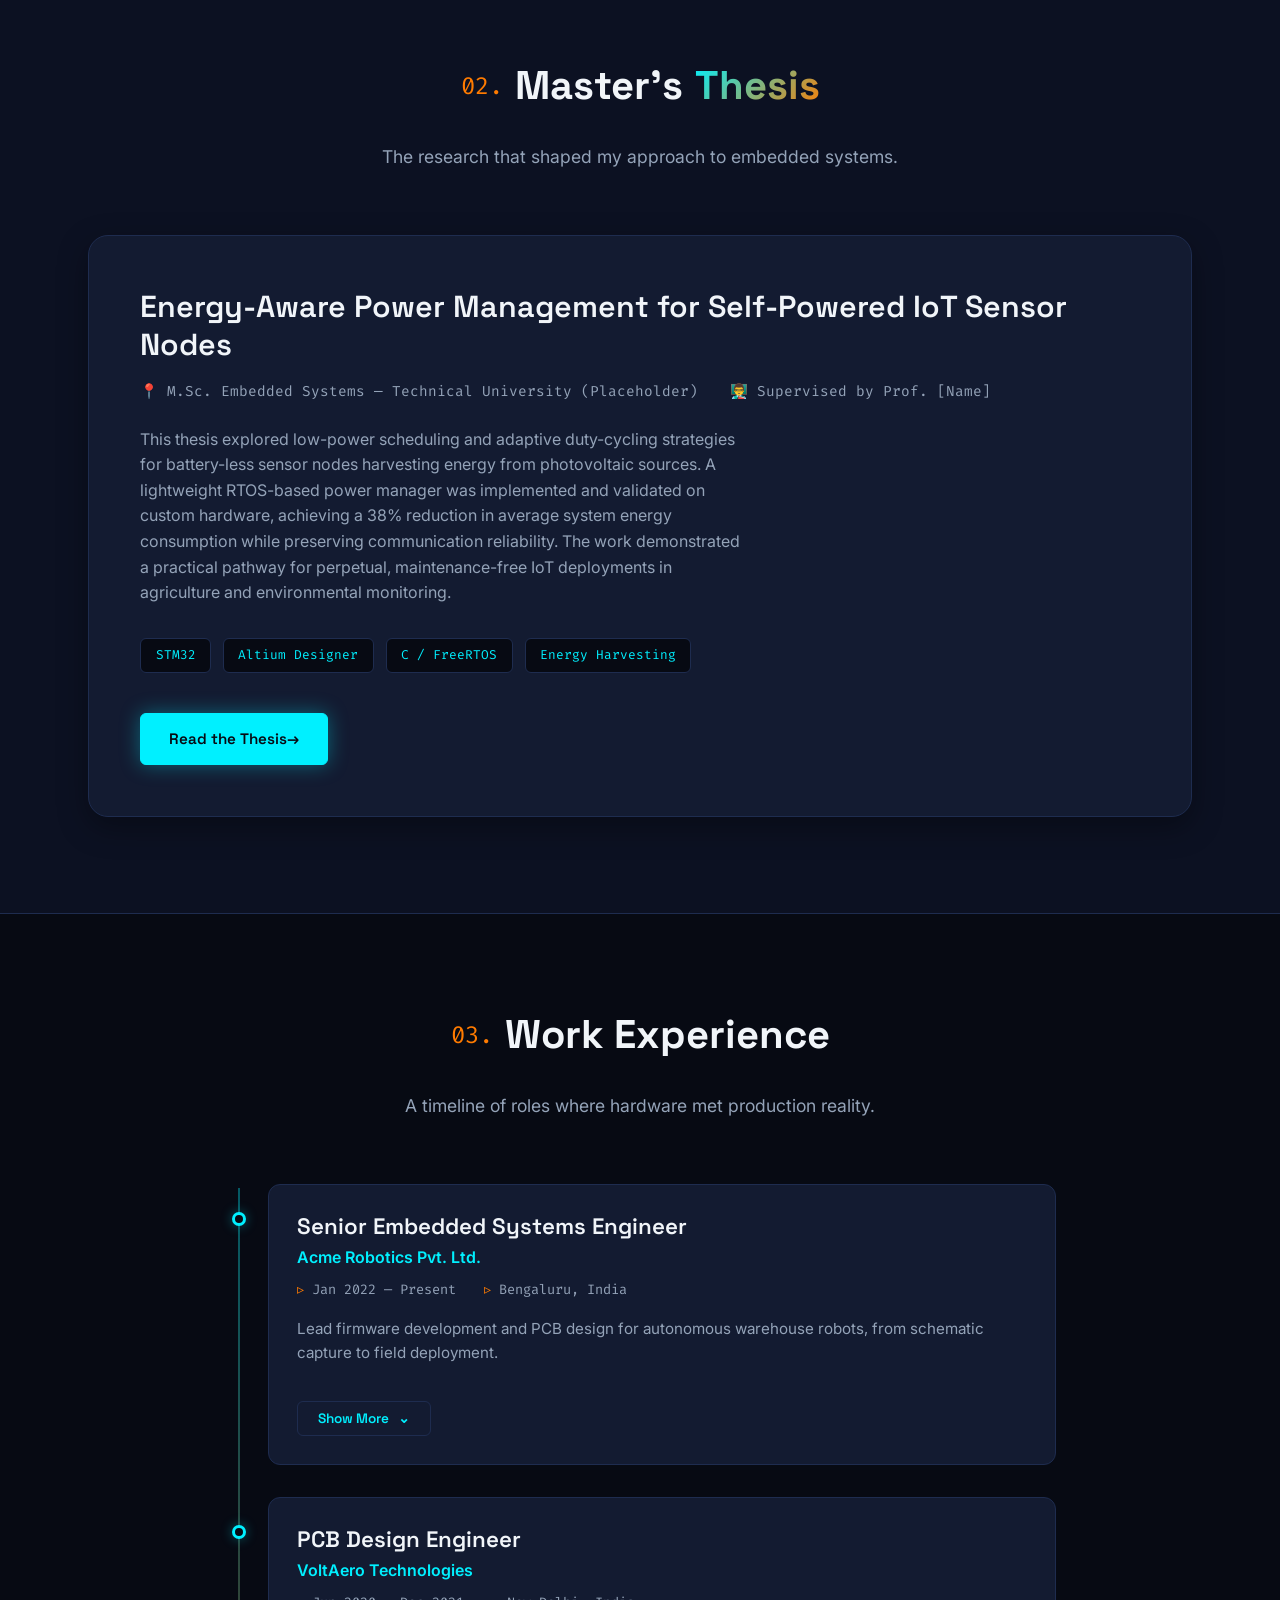
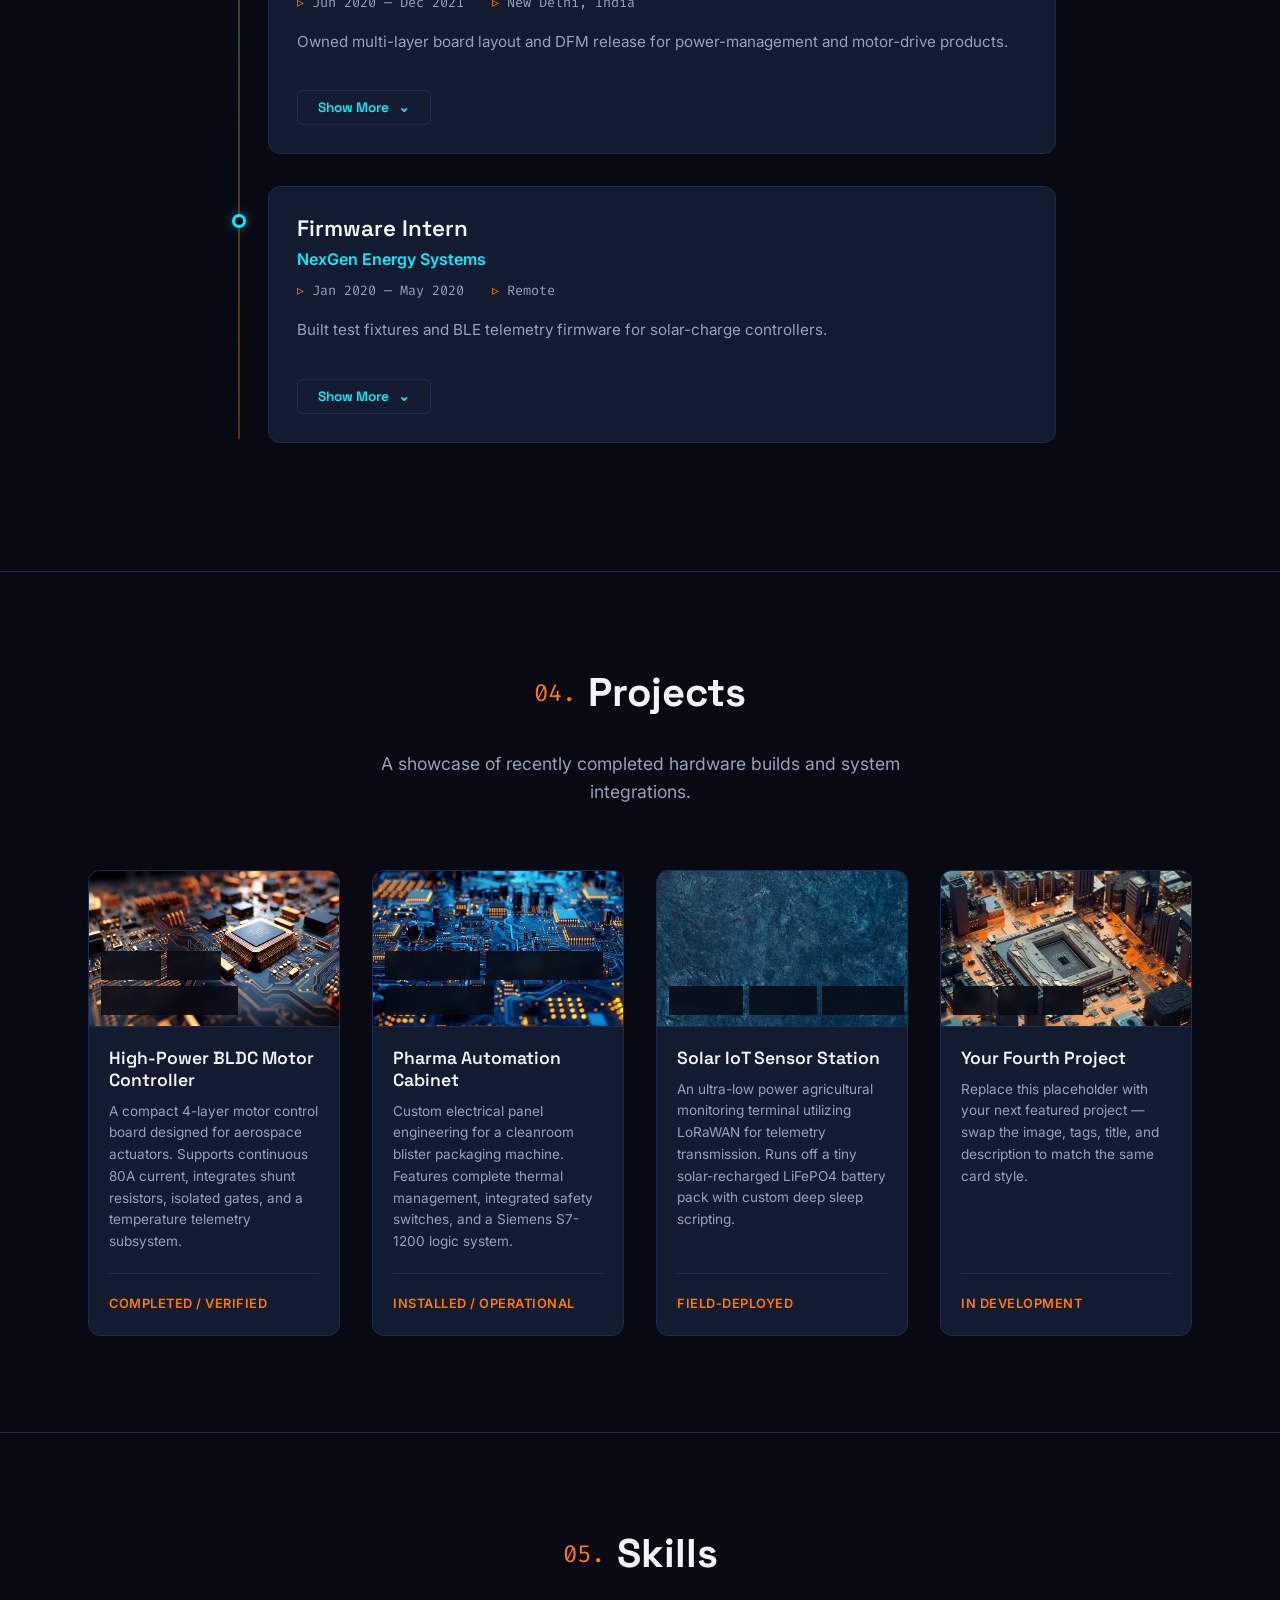
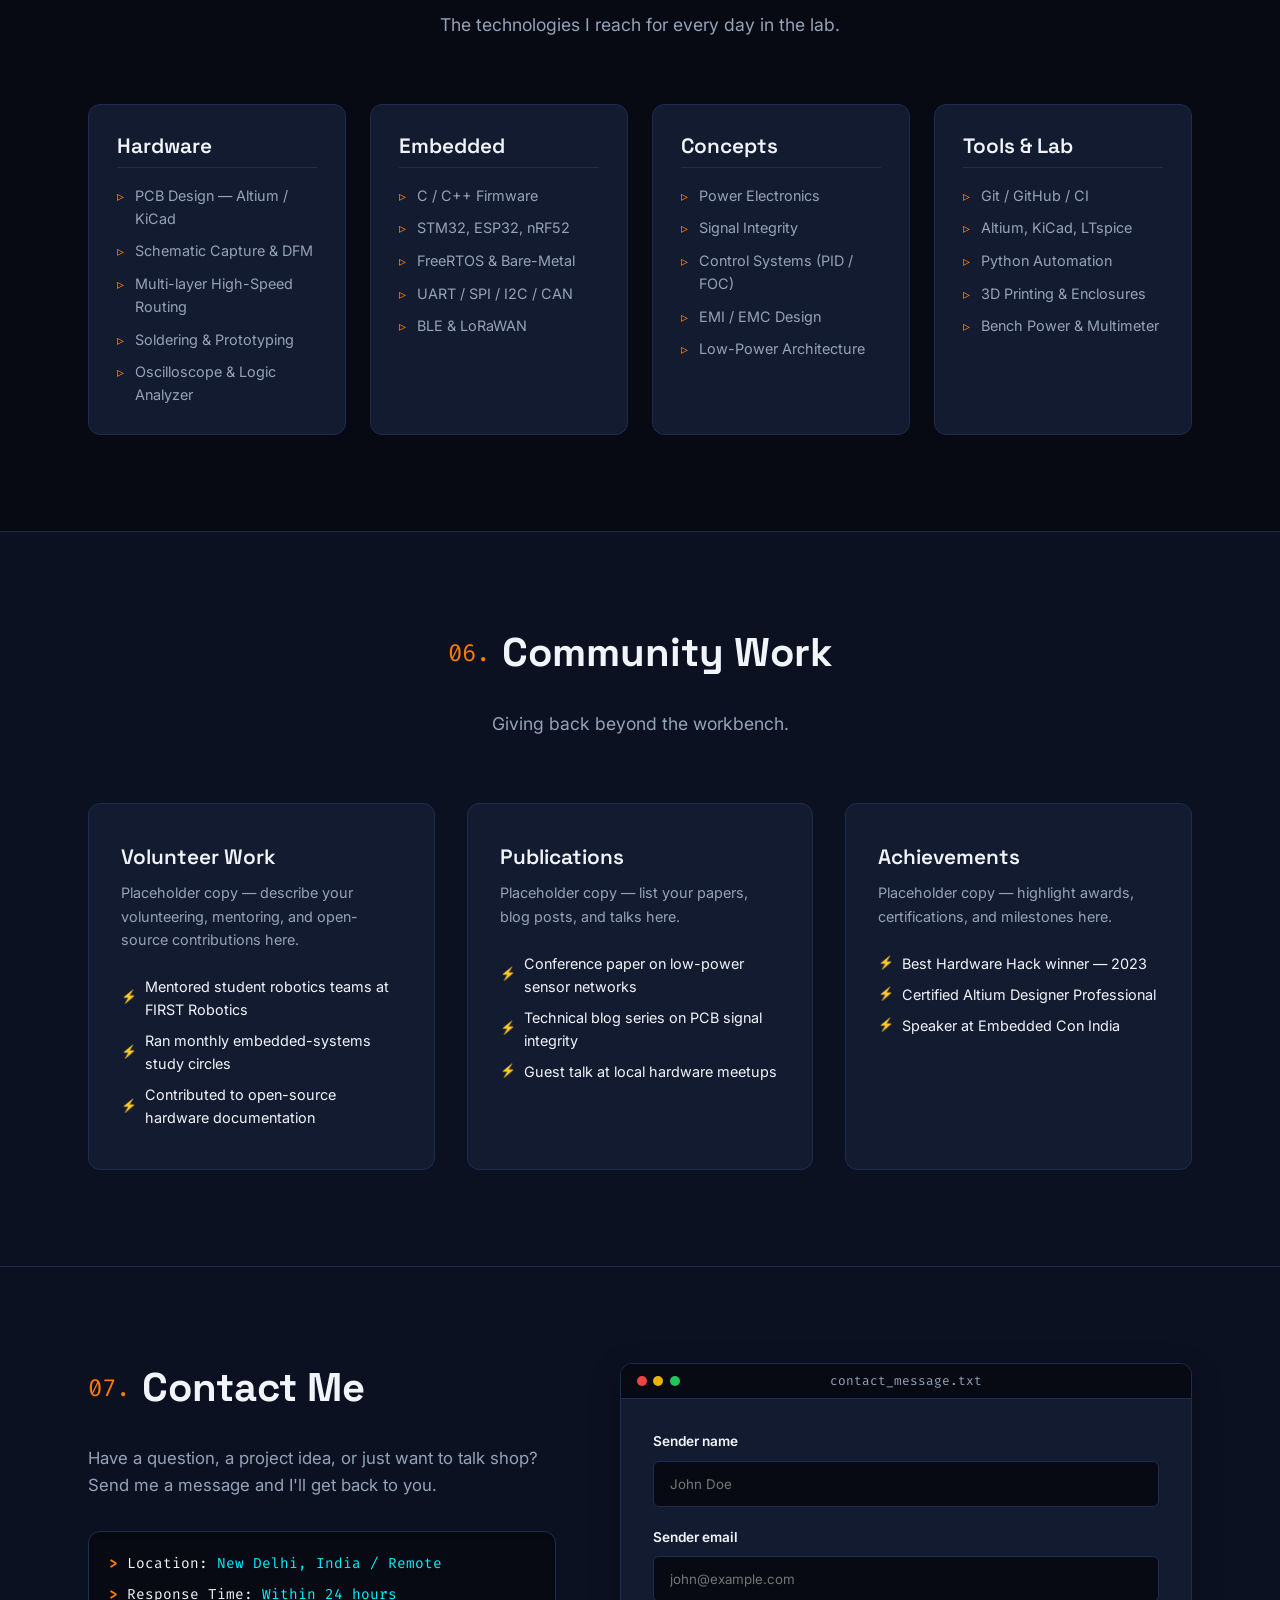
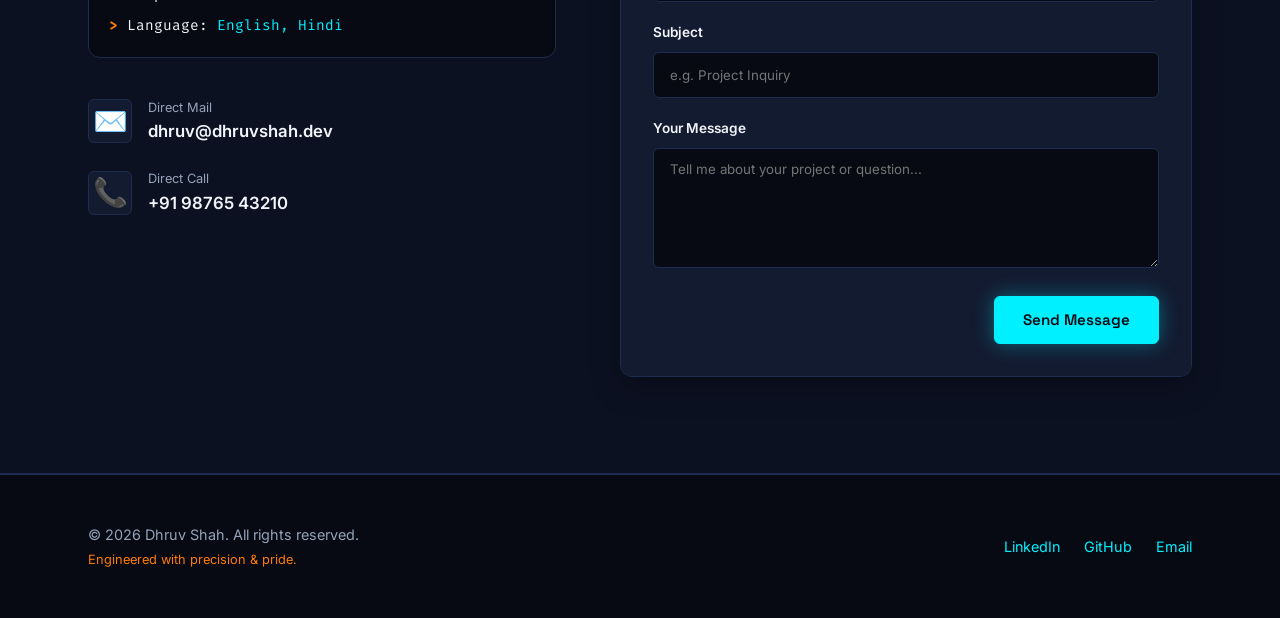
==== commit 821530ca: "Minor Change" ====
--- a/index.html
+++ b/index.html
@@ -11,7 +11,7 @@
   <link rel="preconnect" href="https://fonts.gstatic.com" crossorigin>
   <link href="https://fonts.googleapis.com/css2?family=Fira+Code:wght@400;600&family=Inter:wght@300;400;500;600;700&family=Space+Grotesk:wght@400;500;600;700&display=swap" rel="stylesheet">
   
-  <link rel="stylesheet" href="style_test.css" />
+  <link rel="stylesheet" href="style.css" />
 </head>
 <body id="top">
   <!-- Circuit Grid Canvas Background -->
@@ -618,6 +618,6 @@
     </div>
   </div>
 
-  <script src="script_test.js"></script>
+  <script src="script.js"></script>
 </body>
 </html>
--- a/style.css
+++ b/style.css
@@ -0,0 +1,1534 @@
+/* ---------- Custom Fonts & Reset ---------- */
+*, *::before, *::after {
+  box-sizing: border-box;
+}
+
+:root {
+  /* Theme Tokens (dark, permanent) */
+  --bg-primary: #070a13;
+  --bg-secondary: #0c1122;
+  --surface-card: #131b31;
+  --surface-card-hover: #1b2644;
+  --border-color: #1e2c4f;
+  --border-focus: #00f0ff;
+  
+  --text-primary: #f1f5f9;
+  --text-muted: #94a3b8;
+  
+  --accent-cyan: #00f0ff;
+  --accent-cyan-glow: rgba(0, 240, 255, 0.35);
+  --accent-orange: #ff7b00;
+  --accent-orange-glow: rgba(255, 123, 0, 0.35);
+  --accent-green: #10b981;
+  
+  --font-heading: 'Space Grotesk', sans-serif;
+  --font-body: 'Inter', sans-serif;
+  --font-code: 'Fira Code', monospace;
+  
+  --radius-sm: 6px;
+  --radius-md: 12px;
+  --radius-lg: 20px;
+  
+  --transition-fast: 0.2s ease;
+  --transition-normal: 0.3s cubic-bezier(0.4, 0, 0.2, 1);
+  --transition-slow: 0.6s cubic-bezier(0.4, 0, 0.2, 1);
+  
+  --shadow-glow: 0 0 20px var(--accent-cyan-glow);
+  --max-width-content: 72rem;
+}
+
+html {
+  scroll-behavior: smooth;
+  scroll-padding-top: 80px; /* offset for sticky header */
+}
+
+body {
+  margin: 0;
+  padding: 0;
+  background-color: var(--bg-primary);
+  color: var(--text-primary);
+  font-family: var(--font-body);
+  line-height: 1.6;
+  overflow-x: hidden;
+  transition: background-color var(--transition-normal), color var(--transition-normal);
+}
+
+/* ---------- Typography & Base ---------- */
+h1, h2, h3, h4 {
+  font-family: var(--font-heading);
+  font-weight: 600;
+  line-height: 1.25;
+  margin: 0;
+}
+
+p {
+  margin: 0 0 1rem;
+}
+
+a {
+  color: var(--accent-cyan);
+  text-decoration: none;
+  transition: color var(--transition-fast);
+}
+
+a:hover {
+  color: var(--accent-orange);
+}
+
+img {
+  max-width: 100%;
+  height: auto;
+  display: block;
+}
+
+:focus-visible {
+  outline: 2px solid var(--accent-cyan);
+  outline-offset: 4px;
+}
+
+.container {
+  width: 100%;
+  max-width: var(--max-width-content);
+  margin: 0 auto;
+  padding: 0 1.5rem;
+}
+
+.section {
+  padding: 6rem 0;
+  position: relative;
+  border-bottom: 1px solid var(--border-color);
+}
+
+.section-alt {
+  background-color: var(--bg-secondary);
+}
+
+.section-title {
+  font-size: clamp(1.75rem, 3.5vw, 2.5rem);
+  font-weight: 700;
+  margin-bottom: 2rem;
+  display: flex;
+  align-items: center;
+  gap: 0.75rem;
+}
+
+.title-index {
+  font-family: var(--font-code);
+  font-size: 0.6em;
+  color: var(--accent-orange);
+  font-weight: 400;
+}
+
+.section-header-center {
+  text-align: center;
+  max-width: 36rem;
+  margin: 0 auto 4rem;
+}
+
+.section-header-center .section-title {
+  justify-content: center;
+}
+
+.section-subtitle {
+  color: var(--text-muted);
+  font-size: 1.1rem;
+}
+
+.lede {
+  font-size: clamp(1.1rem, 2vw, 1.4rem);
+  font-weight: 500;
+  color: var(--text-primary);
+  margin-bottom: 1.5rem;
+}
+
+/* ---------- Layout Utilities ---------- */
+.grid {
+  display: grid;
+  gap: 2rem;
+}
+
+.grid-3 {
+  grid-template-columns: 1fr;
+}
+
+@media (min-width: 48rem) {
+  .grid-3 {
+    grid-template-columns: repeat(2, 1fr);
+  }
+}
+
+@media (min-width: 64rem) {
+  .grid-3 {
+    grid-template-columns: repeat(3, 1fr);
+  }
+}
+
+.grid-4 {
+  grid-template-columns: 1fr;
+}
+
+/* One card per row until the wide desktop breakpoint (4-across) */
+@media (min-width: 72rem) {
+  .grid-4 {
+    grid-template-columns: repeat(4, 1fr);
+  }
+}
+
+/* ---------- Background Canvas ---------- */
+.canvas-container {
+  position: fixed;
+  top: 0;
+  left: 0;
+  width: 100vw;
+  height: 100vh;
+  z-index: 0;
+  pointer-events: none;
+  opacity: 0.45;
+}
+
+#circuit-canvas {
+  width: 100%;
+  height: 100%;
+  display: block;
+}
+
+/* ---------- Skip link ---------- */
+.skip-link {
+  position: absolute;
+  left: -999px;
+  top: 0;
+  background: var(--accent-orange);
+  color: white;
+  padding: 0.75rem 1.5rem;
+  z-index: 100;
+  border-radius: 0 0 var(--radius-sm) 0;
+  font-weight: 600;
+}
+
+.skip-link:focus {
+  left: 0;
+}
+
+/* ---------- Site Header ---------- */
+.site-header {
+  position: sticky;
+  top: 0;
+  z-index: 50;
+  background-color: rgba(7, 10, 19, 0.85);
+  backdrop-filter: blur(12px);
+  border-bottom: 1px solid var(--border-color);
+  transition: background-color var(--transition-normal), border-color var(--transition-normal);
+}
+
+.header-inner {
+  display: flex;
+  justify-content: space-between;
+  align-items: center;
+  height: 80px;
+}
+
+.brand a {
+  display: flex;
+  align-items: center;
+  gap: 0.6rem;
+  font-family: var(--font-heading);
+  font-weight: 700;
+  font-size: 1.3rem;
+  letter-spacing: 1px;
+  color: var(--text-primary);
+}
+
+.brand-glyph {
+  display: inline-flex;
+  align-items: center;
+  justify-content: center;
+  color: var(--accent-cyan);
+}
+
+.brand-glyph svg {
+  width: 1.55rem;
+  height: 1.55rem;
+  display: block;
+}
+
+.brand a:hover .brand-glyph {
+  color: var(--accent-orange);
+}
+
+.site-nav {
+  display: none;
+}
+
+.nav-links {
+  list-style: none;
+  display: flex;
+  align-items: center;
+  margin: 0;
+  padding: 0;
+  gap: 1.5rem;
+}
+
+.nav-item {
+  font-family: var(--font-heading);
+  font-weight: 500;
+  font-size: 0.95rem;
+  color: var(--text-muted);
+  padding: 0.5rem 0.75rem;
+  position: relative;
+  transition: color var(--transition-fast);
+}
+
+.nav-item::after {
+  content: '';
+  position: absolute;
+  bottom: 0;
+  left: 0.75rem;
+  right: 0.75rem;
+  height: 2px;
+  background-color: var(--accent-cyan);
+  transform: scaleX(0);
+  transform-origin: right;
+  transition: transform var(--transition-fast);
+}
+
+.nav-item:hover,
+.nav-item.active {
+  color: var(--text-primary);
+}
+
+.nav-item:hover::after,
+.nav-item.active::after {
+  transform: scaleX(1);
+  transform-origin: left;
+}
+
+@media (min-width: 56rem) {
+  .site-nav {
+    display: block;
+  }
+}
+
+/* ---------- Mobile Menu (Hamburger Dropdown) ---------- */
+.menu-toggle {
+  display: inline-flex;
+  flex-direction: column;
+  justify-content: center;
+  align-items: center;
+  gap: 5px;
+  width: 42px;
+  height: 42px;
+  flex-shrink: 0;
+  background: none;
+  border: 1px solid var(--border-color);
+  border-radius: var(--radius-sm);
+  cursor: pointer;
+  padding: 0;
+  transition: border-color var(--transition-fast), background-color var(--transition-fast);
+}
+
+.menu-bar {
+  display: block;
+  width: 18px;
+  height: 2px;
+  border-radius: 2px;
+  background-color: var(--text-muted);
+  transition: transform var(--transition-fast), opacity var(--transition-fast), background-color var(--transition-fast);
+}
+
+.menu-toggle:hover {
+  border-color: var(--accent-cyan);
+}
+
+.menu-toggle:hover .menu-bar {
+  background-color: var(--accent-cyan);
+}
+
+/* Animate 3 bars into an X when open */
+.menu-toggle[aria-expanded="true"] .menu-bar:nth-child(1) {
+  transform: translateY(7px) rotate(45deg);
+}
+
+.menu-toggle[aria-expanded="true"] .menu-bar:nth-child(2) {
+  opacity: 0;
+}
+
+.menu-toggle[aria-expanded="true"] .menu-bar:nth-child(3) {
+  transform: translateY(-7px) rotate(-45deg);
+}
+
+/* Dropdown panel that slides down under the sticky header */
+.mobile-menu {
+  position: absolute;
+  top: 100%;
+  left: 0;
+  right: 0;
+  background-color: rgba(7, 10, 19, 0.97);
+  backdrop-filter: blur(12px);
+  border-bottom: 1px solid var(--border-color);
+  box-shadow: 0 24px 40px rgba(0, 0, 0, 0.35);
+  opacity: 0;
+  visibility: hidden;
+  transform: translateY(-12px);
+  pointer-events: none;
+  transition: opacity var(--transition-normal), transform var(--transition-normal), visibility var(--transition-normal);
+}
+
+.mobile-menu.open {
+  opacity: 1;
+  visibility: visible;
+  transform: translateY(0);
+  pointer-events: auto;
+}
+
+.mobile-links {
+  flex-direction: column;
+  align-items: stretch;
+  gap: 0;
+  padding: 0.5rem 0;
+}
+
+.mobile-link {
+  display: flex;
+  align-items: center;
+  padding: 1rem 1.5rem;
+  font-size: 1rem;
+  border-left: 3px solid transparent;
+}
+
+.mobile-link.active {
+  border-left-color: var(--accent-cyan);
+}
+
+@media (min-width: 56rem) {
+  .menu-toggle {
+    display: none;
+  }
+
+  .mobile-menu {
+    display: none;
+  }
+}
+
+/* ---------- Buttons ---------- */
+.btn {
+  display: inline-flex;
+  align-items: center;
+  justify-content: center;
+  padding: 0.8rem 1.75rem;
+  min-height: 48px;
+  border-radius: var(--radius-sm);
+  font-family: var(--font-heading);
+  font-weight: 600;
+  font-size: 0.95rem;
+  cursor: pointer;
+  transition: all var(--transition-fast);
+}
+
+.btn-primary {
+  background-color: var(--accent-cyan);
+  color: #070a13;
+  border: 1px solid var(--accent-cyan);
+  box-shadow: var(--shadow-glow);
+}
+
+.btn-primary:hover {
+  background-color: transparent;
+  color: var(--accent-cyan);
+  transform: translateY(-2px);
+}
+
+/* ---------- Hero Section ---------- */
+.hero {
+  padding: 4rem 0 6rem;
+  min-height: calc(100vh - 80px);
+  display: flex;
+  align-items: center;
+  z-index: 1;
+}
+
+.hero-inner {
+  display: grid;
+  grid-template-columns: 1fr;
+  gap: 3rem;
+  align-items: center;
+}
+
+@media (min-width: 64rem) {
+  .hero-inner {
+    grid-template-columns: 1.2fr 0.8fr;
+  }
+}
+
+.hero-sub {
+  display: block;
+  font-size: 1.1rem;
+  color: var(--accent-orange);
+  font-family: var(--font-code);
+  font-weight: 400;
+  margin-bottom: 0.5rem;
+}
+
+.hero-main {
+  font-size: clamp(1.6rem, 3.5vw, 2.75rem);
+  font-weight: 700;
+  color: var(--text-primary);
+  line-height: 1.1;
+  display: block;
+  margin-bottom: 1rem;
+}
+
+.accent-text {
+  color: transparent;
+  background: linear-gradient(135deg, var(--accent-cyan), var(--accent-orange));
+  -webkit-background-clip: text;
+  background-clip: text;
+}
+
+.dynamic-word {
+  color: var(--accent-cyan);
+  font-weight: 700;
+  border-right: 2px solid var(--accent-cyan);
+  padding-right: 4px;
+  transition: opacity 0.25s ease;
+}
+
+.dynamic-word.fade-out {
+  opacity: 0;
+}
+
+.hero-desc {
+  color: var(--text-muted);
+  font-size: 1.1rem;
+  margin-bottom: 2rem;
+  max-width: 32rem;
+}
+
+/* Portrait Visual Frame */
+.hero-visual {
+  display: flex;
+  justify-content: center;
+}
+
+.circuit-frame {
+  position: relative;
+  width: min(100%, 380px);
+  aspect-ratio: 1;
+  border: 1px solid var(--border-color);
+  border-radius: var(--radius-lg);
+  padding: 1rem;
+  background-color: rgba(12, 17, 34, 0.4);
+}
+
+.glow-bg {
+  position: absolute;
+  top: -10px;
+  left: -10px;
+  right: -10px;
+  bottom: -10px;
+  border-radius: calc(var(--radius-lg) + 10px);
+  background: radial-gradient(circle, var(--accent-cyan-glow) 0%, transparent 70%);
+  z-index: -1;
+  filter: blur(20px);
+  opacity: 0.7;
+}
+
+.portrait-img {
+  width: 100%;
+  height: 100%;
+  object-fit: cover;
+  border-radius: var(--radius-md);
+  border: 1px solid var(--border-color);
+}
+
+.frame-corners .corner {
+  position: absolute;
+  width: 20px;
+  height: 20px;
+  border: 3px solid var(--accent-cyan);
+}
+
+.frame-corners .top-left {
+  top: -2px; left: -2px;
+  border-right: none; border-bottom: none;
+  border-top-left-radius: var(--radius-lg);
+}
+
+.frame-corners .top-right {
+  top: -2px; right: -2px;
+  border-left: none; border-bottom: none;
+  border-top-right-radius: var(--radius-lg);
+}
+
+.frame-corners .bottom-left {
+  bottom: -2px; left: -2px;
+  border-right: none; border-top: none;
+  border-bottom-left-radius: var(--radius-lg);
+}
+
+.frame-corners .bottom-right {
+  bottom: -2px; right: -2px;
+  border-left: none; border-top: none;
+  border-bottom-right-radius: var(--radius-lg);
+}
+
+/* ---------- About Section ---------- */
+.about-grid {
+  display: grid;
+  grid-template-columns: 1fr;
+  gap: 4rem;
+}
+
+@media (min-width: 64rem) {
+  .about-grid {
+    grid-template-columns: 1fr 1fr;
+  }
+}
+
+.about-content p {
+  color: var(--text-muted);
+  font-size: 1.05rem;
+  margin-bottom: 1.5rem;
+}
+
+.skills-title {
+  font-size: 1.3rem;
+  margin-bottom: 2rem;
+  border-bottom: 1px solid var(--border-color);
+  padding-bottom: 0.5rem;
+}
+
+.skills-grid {
+  display: grid;
+  grid-template-columns: 1fr;
+  gap: 1.25rem;
+}
+
+@media (min-width: 30rem) {
+  .skills-grid {
+    grid-template-columns: repeat(2, 1fr);
+  }
+}
+
+.skill-card {
+  background-color: var(--surface-card);
+  border: 1px solid var(--border-color);
+  border-radius: var(--radius-md);
+  padding: 1.25rem;
+  transition: transform var(--transition-fast), border-color var(--transition-fast), box-shadow var(--transition-fast);
+}
+
+.skill-card:hover {
+  transform: translateY(-4px);
+  border-color: var(--accent-cyan);
+  box-shadow: var(--shadow-glow);
+}
+
+.skill-icon {
+  font-size: 1.5rem;
+  margin-bottom: 0.75rem;
+}
+
+.skill-card h4 {
+  font-size: 1.1rem;
+  margin-bottom: 0.4rem;
+}
+
+.skill-card p {
+  color: var(--text-muted);
+  font-size: 0.85rem;
+  margin: 0;
+  line-height: 1.5;
+}
+
+/* ---------- Services Section ---------- */
+.service-card {
+  background-color: var(--surface-card);
+  border: 1px solid var(--border-color);
+  border-radius: var(--radius-md);
+  padding: 2.5rem 2rem;
+  position: relative;
+  overflow: hidden;
+  transition: transform var(--transition-fast), border-color var(--transition-fast);
+}
+
+.service-card:hover {
+  transform: translateY(-6px);
+  border-color: var(--accent-orange);
+}
+
+.service-card h3 {
+  font-size: 1.4rem;
+  margin-bottom: 1rem;
+  margin-top: 0;
+}
+
+.service-card p {
+  color: var(--text-muted);
+  font-size: 0.95rem;
+  margin-bottom: 1.5rem;
+}
+
+.service-features {
+  list-style: none;
+  padding: 0;
+  margin: 0;
+  display: flex;
+  flex-direction: column;
+  gap: 0.5rem;
+}
+
+.service-features li {
+  font-size: 0.9rem;
+  color: var(--text-primary);
+  display: flex;
+  align-items: center;
+  gap: 0.5rem;
+}
+
+.service-features li::before {
+  content: '⚡';
+  color: var(--accent-orange);
+  font-size: 0.8rem;
+}
+
+.hidden {
+  display: none !important;
+}
+
+/* ---------- Projects Section ---------- */
+.project-card {
+  display: flex;
+  flex-direction: column;
+  padding: 0;
+  overflow: hidden;
+  height: 100%;
+  background-color: var(--surface-card);
+  border: 1px solid var(--border-color);
+  border-radius: var(--radius-md);
+  transition: transform var(--transition-fast), border-color var(--transition-fast), box-shadow var(--transition-fast);
+}
+
+.project-card:hover {
+  transform: translateY(-6px);
+  border-color: var(--accent-cyan);
+  box-shadow: var(--shadow-glow);
+}
+
+.project-img-wrapper {
+  position: relative;
+  aspect-ratio: 16 / 10;
+  overflow: hidden;
+  border-bottom: 1px solid var(--border-color);
+}
+
+.project-img-wrapper img {
+  width: 100%;
+  height: 100%;
+  object-fit: cover;
+  transition: transform 0.5s ease;
+}
+
+.project-card:hover .project-img-wrapper img {
+  transform: scale(1.05);
+}
+
+.project-tags {
+  position: absolute;
+  bottom: 0.75rem;
+  left: 0.75rem;
+  display: flex;
+  flex-wrap: wrap;
+  gap: 0.4rem;
+}
+
+.project-tags span {
+  font-family: var(--font-code);
+  font-size: 0.75rem;
+  background-color: rgba(7, 10, 19, 0.85);
+  border: 1px solid var(--border-color);
+  color: var(--accent-cyan);
+  padding: 0.25rem 0.5rem;
+  border-radius: var(--radius-sm);
+  backdrop-filter: blur(4px);
+}
+
+.project-content {
+  padding: 1.5rem;
+  display: flex;
+  flex-direction: column;
+  flex-grow: 1;
+}
+
+.project-content h3 {
+  font-size: 1.25rem;
+  margin-bottom: 0.75rem;
+}
+
+.project-content p {
+  color: var(--text-muted);
+  font-size: 0.9rem;
+  line-height: 1.6;
+  margin-bottom: 1.5rem;
+  flex-grow: 1;
+}
+
+.project-footer {
+  margin-top: auto;
+  border-top: 1px solid var(--border-color);
+  padding-top: 1rem;
+}
+
+.project-status-tag {
+  font-size: 0.8rem;
+  font-weight: 600;
+  color: var(--accent-orange);
+  text-transform: uppercase;
+  letter-spacing: 0.5px;
+}
+
+/* Compact 4-across projects */
+.projects-grid .project-content {
+  padding: 1.25rem;
+}
+
+.projects-grid .project-content h3 {
+  font-size: 1.1rem;
+  margin-bottom: 0.6rem;
+}
+
+.projects-grid .project-content p {
+  font-size: 0.85rem;
+  margin-bottom: 1.25rem;
+}
+
+.projects-grid .project-tags span {
+  font-size: 0.7rem;
+}
+
+/* ---------- Master's Thesis Section ---------- */
+.thesis-card {
+  background-color: var(--surface-card);
+  border: 1px solid var(--border-color);
+  border-radius: var(--radius-lg);
+  padding: clamp(1.75rem, 4vw, 3.25rem);
+  box-shadow: 0 10px 30px rgba(0, 0, 0, 0.35);
+  transition: transform var(--transition-fast), border-color var(--transition-fast), box-shadow var(--transition-fast);
+}
+
+.thesis-card:hover {
+  transform: translateY(-4px);
+  border-color: var(--accent-cyan);
+  box-shadow: var(--shadow-glow);
+}
+
+.thesis-research-title {
+  font-size: clamp(1.4rem, 2.5vw, 1.9rem);
+  margin-bottom: 1rem;
+}
+
+.thesis-meta {
+  display: flex;
+  flex-wrap: wrap;
+  gap: 0.75rem 2rem;
+  font-family: var(--font-code);
+  font-size: 0.9rem;
+  color: var(--text-muted);
+  margin-bottom: 1.5rem;
+}
+
+.thesis-overview {
+  color: var(--text-muted);
+  font-size: 1rem;
+  max-width: 60ch;
+  margin-bottom: 2rem;
+}
+
+.thesis-tech {
+  display: flex;
+  flex-wrap: wrap;
+  gap: 0.75rem;
+  margin-bottom: 2.25rem;
+}
+
+.tech-chip {
+  font-family: var(--font-code);
+  font-size: 0.8rem;
+  color: var(--accent-cyan);
+  background-color: var(--bg-primary);
+  border: 1px solid var(--border-color);
+  border-radius: var(--radius-sm);
+  padding: 0.4rem 0.9rem;
+  transition: border-color var(--transition-fast), box-shadow var(--transition-fast);
+}
+
+.tech-chip:hover {
+  border-color: var(--accent-cyan);
+  box-shadow: 0 0 10px var(--accent-cyan-glow);
+}
+
+.thesis-link {
+  margin-top: 0.25rem;
+}
+
+/* ---------- Work Experience Timeline ---------- */
+.timeline {
+  position: relative;
+  max-width: 52rem;
+  margin: 0 auto;
+}
+
+.timeline::before {
+  content: '';
+  position: absolute;
+  left: 14px;
+  top: 4px;
+  bottom: 4px;
+  width: 2px;
+  background: linear-gradient(to bottom, var(--accent-cyan), var(--accent-orange));
+  opacity: 0.35;
+}
+
+.timeline-item {
+  position: relative;
+  padding-left: 44px;
+  margin-bottom: 2rem;
+}
+
+.timeline-marker {
+  position: absolute;
+  left: 8px;
+  top: 1.75rem;
+  width: 14px;
+  height: 14px;
+  border-radius: 50%;
+  background-color: var(--bg-primary);
+  border: 3px solid var(--accent-cyan);
+  box-shadow: 0 0 12px var(--accent-cyan-glow);
+}
+
+.experience-card {
+  background-color: var(--surface-card);
+  border: 1px solid var(--border-color);
+  border-radius: var(--radius-md);
+  padding: 1.75rem;
+  transition: transform var(--transition-fast), border-color var(--transition-fast), box-shadow var(--transition-fast);
+}
+
+.experience-card:hover {
+  transform: translateY(-4px);
+  border-color: var(--accent-cyan);
+  box-shadow: var(--shadow-glow);
+}
+
+.exp-head h3 {
+  font-size: 1.4rem;
+  margin-bottom: 0.25rem;
+}
+
+.exp-company {
+  color: var(--accent-cyan);
+  font-weight: 600;
+  margin-bottom: 0.5rem;
+}
+
+.exp-meta {
+  display: flex;
+  flex-wrap: wrap;
+  gap: 0.5rem 1.75rem;
+  font-family: var(--font-code);
+  font-size: 0.85rem;
+  color: var(--text-muted);
+}
+
+.exp-meta span::before {
+  content: '▹ ';
+  color: var(--accent-orange);
+}
+
+.exp-summary {
+  color: var(--text-muted);
+  font-size: 0.95rem;
+  margin-top: 1rem;
+}
+
+.exp-details {
+  max-height: 0;
+  overflow: hidden;
+  opacity: 0;
+  transition: max-height 0.45s ease, opacity 0.35s ease;
+}
+
+.exp-details.open {
+  max-height: 600px;
+  opacity: 1;
+}
+
+.exp-details ul {
+  list-style: none;
+  margin: 1rem 0 0;
+  padding: 0;
+  display: grid;
+  gap: 0.5rem;
+}
+
+.exp-details li {
+  position: relative;
+  padding-left: 1.25rem;
+  color: var(--text-muted);
+  font-size: 0.9rem;
+}
+
+.exp-details li::before {
+  content: '⚡';
+  position: absolute;
+  left: 0;
+  color: var(--accent-orange);
+  font-size: 0.8rem;
+}
+
+.exp-toggle {
+  margin-top: 1.25rem;
+  background: none;
+  border: 1px solid var(--border-color);
+  border-radius: var(--radius-sm);
+  color: var(--accent-cyan);
+  font-family: var(--font-heading);
+  font-weight: 600;
+  font-size: 0.85rem;
+  padding: 0.5rem 1.25rem;
+  cursor: pointer;
+  transition: border-color var(--transition-fast), color var(--transition-fast), background-color var(--transition-fast);
+}
+
+.exp-toggle:hover {
+  border-color: var(--accent-cyan);
+  background-color: var(--accent-cyan-glow);
+}
+
+.exp-toggle-icon {
+  margin-left: 0.4rem;
+  display: inline-block;
+  transition: transform var(--transition-fast);
+}
+
+.exp-toggle[aria-expanded="true"] .exp-toggle-icon {
+  transform: rotate(180deg);
+}
+
+/* ---------- Skills Section ---------- */
+.skills-topic-grid {
+  display: grid;
+  grid-template-columns: 1fr;
+  gap: 1.5rem;
+}
+
+/* One card per row until the wide desktop breakpoint (4-across) */
+@media (min-width: 72rem) {
+  .skills-topic-grid {
+    grid-template-columns: repeat(4, 1fr);
+  }
+}
+
+.skill-topic-card {
+  padding: 1.75rem;
+}
+
+.skill-topic-card h4 {
+  font-size: 1.3rem;
+  margin-bottom: 1rem;
+  padding-bottom: 0.5rem;
+  border-bottom: 1px solid var(--border-color);
+}
+
+.skill-topic-card ul {
+  list-style: none;
+  margin: 0;
+  padding: 0;
+  display: grid;
+  gap: 0.6rem;
+}
+
+.skill-topic-card li {
+  position: relative;
+  padding-left: 1.1rem;
+  color: var(--text-muted);
+  font-size: 0.9rem;
+}
+
+.skill-topic-card li::before {
+  content: '▹';
+  position: absolute;
+  left: 0;
+  color: var(--accent-orange);
+}
+
+/* ---------- Community Section ---------- */
+.community-card h3 {
+  font-size: 1.3rem;
+  margin-bottom: 0.75rem;
+}
+
+.community-card p {
+  font-size: 0.9rem;
+}
+
+/* ---------- Contact Section ---------- */
+.contact-grid {
+  display: grid;
+  grid-template-columns: 1fr;
+  gap: 4rem;
+}
+
+@media (min-width: 64rem) {
+  .contact-grid {
+    grid-template-columns: 0.9fr 1.1fr;
+    align-items: start;
+  }
+}
+
+.contact-info-panel p {
+  color: var(--text-muted);
+  font-size: 1.05rem;
+  margin-bottom: 2rem;
+}
+
+/* Mock terminal console stats */
+.terminal-stats {
+  background-color: var(--bg-primary);
+  border: 1px solid var(--border-color);
+  border-radius: var(--radius-md);
+  padding: 1.25rem;
+  font-family: var(--font-code);
+  font-size: 0.9rem;
+  margin-bottom: 2.5rem;
+  box-shadow: inset 0 2px 4px rgba(0,0,0,0.15);
+}
+
+.stat-line {
+  margin-bottom: 0.5rem;
+}
+
+.stat-line:last-child {
+  margin-bottom: 0;
+}
+
+.terminal-prompt {
+  color: var(--accent-orange);
+  font-weight: bold;
+}
+
+.term-key {
+  color: var(--text-primary);
+}
+
+.term-val {
+  color: var(--accent-cyan);
+}
+
+.term-val.val-green {
+  color: var(--accent-green);
+  font-weight: 600;
+}
+
+/* Contact methods details */
+.contact-methods {
+  font-style: normal;
+  display: flex;
+  flex-direction: column;
+  gap: 1.5rem;
+}
+
+.method-item {
+  display: flex;
+  align-items: center;
+  gap: 1rem;
+}
+
+.method-icon {
+  font-size: 1.75rem;
+  width: 44px;
+  height: 44px;
+  border-radius: var(--radius-sm);
+  background-color: var(--surface-card);
+  border: 1px solid var(--border-color);
+  display: flex;
+  align-items: center;
+  justify-content: center;
+}
+
+.method-details {
+  display: flex;
+  flex-direction: column;
+}
+
+.method-label {
+  font-size: 0.8rem;
+  color: var(--text-muted);
+}
+
+.method-link {
+  font-weight: 600;
+  font-size: 1.05rem;
+  color: var(--text-primary);
+}
+
+.method-link:hover {
+  color: var(--accent-cyan);
+}
+
+/* Simulated terminal form window */
+.terminal-window {
+  border: 1px solid var(--border-color);
+  border-radius: var(--radius-md);
+  overflow: hidden;
+  box-shadow: 0 10px 30px rgba(0,0,0,0.3);
+}
+
+.terminal-bar {
+  background-color: var(--bg-primary);
+  border-bottom: 1px solid var(--border-color);
+  padding: 0.75rem 1rem;
+  display: flex;
+  align-items: center;
+  position: relative;
+}
+
+.terminal-buttons {
+  display: flex;
+  gap: 0.4rem;
+}
+
+.t-btn {
+  width: 10px;
+  height: 10px;
+  border-radius: 50%;
+  display: inline-block;
+}
+
+.t-btn-red { background-color: #ef4444; }
+.t-btn-yellow { background-color: #eab308; }
+.t-btn-green { background-color: #22c55e; }
+
+.terminal-title {
+  color: var(--text-muted);
+  font-family: var(--font-code);
+  font-size: 0.8rem;
+  position: absolute;
+  left: 50%;
+  transform: translateX(-50%);
+}
+
+.terminal-body-content {
+  background-color: var(--surface-card);
+  padding: 2rem;
+}
+
+.contact-form {
+  display: flex;
+  flex-direction: column;
+  gap: 1.25rem;
+}
+
+.form-fields {
+  display: flex;
+  flex-direction: column;
+  gap: 1.25rem;
+}
+
+.field {
+  display: flex;
+  flex-direction: column;
+  gap: 0.5rem;
+  margin: 0;
+}
+
+.field label {
+  font-size: 0.85rem;
+  font-weight: 600;
+  color: var(--text-primary);
+}
+
+.contact-form input,
+.contact-form textarea {
+  font-family: var(--font-body);
+  background-color: var(--bg-primary);
+  color: var(--text-primary);
+  border: 1px solid var(--border-color);
+  border-radius: var(--radius-sm);
+  padding: 0.75rem 1rem;
+  min-height: 46px;
+  width: 100%;
+  transition: border-color var(--transition-fast), box-shadow var(--transition-fast);
+}
+
+.contact-form textarea {
+  min-height: 120px;
+  resize: vertical;
+}
+
+.contact-form input:focus,
+.contact-form textarea:focus {
+  outline: none;
+  border-color: var(--accent-cyan);
+  box-shadow: 0 0 8px var(--accent-cyan-glow);
+}
+
+.form-actions {
+  display: flex;
+  justify-content: flex-end;
+  margin-top: 0.5rem;
+}
+
+.btn-submit-form {
+  width: 100%;
+}
+
+@media (min-width: 30rem) {
+  .btn-submit-form {
+    width: auto;
+  }
+}
+
+/* Console logs output */
+.console-output {
+  font-family: var(--font-code);
+  font-size: 0.85rem;
+  background-color: #070a13;
+  color: #10b981;
+  padding: 1.25rem;
+  border-radius: var(--radius-sm);
+  border: 1px solid #1e2c4f;
+  margin-top: 1rem;
+  white-space: pre-wrap;
+  line-height: 1.5;
+  max-height: 250px;
+  overflow-y: auto;
+}
+
+.console-output.error {
+  color: #f87171;
+}
+
+.btn-loader {
+  display: inline-block;
+  width: 18px;
+  height: 18px;
+  border: 2px solid rgba(7, 10, 19, 0.4);
+  border-radius: 50%;
+  border-top-color: #070a13;
+  animation: spin 0.8s linear infinite;
+  margin-left: 0.5rem;
+}
+
+@keyframes spin {
+  to { transform: rotate(360deg); }
+}
+
+/* ---------- Know More Modal ---------- */
+.modal-overlay {
+  position: fixed;
+  inset: 0;
+  z-index: 1000;
+  display: flex;
+  align-items: center;
+  justify-content: center;
+  padding: 1.5rem;
+  background-color: rgba(7, 10, 19, 0.75);
+  backdrop-filter: blur(6px);
+  opacity: 0;
+  visibility: hidden;
+  pointer-events: none;
+  transition: opacity var(--transition-normal), visibility var(--transition-normal);
+}
+
+.modal-overlay.open {
+  opacity: 1;
+  visibility: visible;
+  pointer-events: auto;
+}
+
+.modal-dialog {
+  width: 100%;
+  max-width: 44rem;
+  max-height: min(85vh, 640px);
+  overflow-y: auto;
+  background-color: var(--surface-card);
+  border: 1px solid var(--border-color);
+  border-radius: var(--radius-md);
+  box-shadow: 0 24px 60px rgba(0, 0, 0, 0.5);
+  transform: translateY(16px) scale(0.98);
+  transition: transform var(--transition-normal);
+}
+
+.modal-overlay.open .modal-dialog {
+  transform: translateY(0) scale(1);
+}
+
+.modal-bar {
+  position: sticky;
+  top: 0;
+  z-index: 2;
+  display: flex;
+  align-items: center;
+  gap: 0.75rem;
+  padding: 0.75rem 1rem;
+  background-color: var(--bg-primary);
+  border-bottom: 1px solid var(--border-color);
+}
+
+.modal-buttons {
+  display: flex;
+  gap: 0.4rem;
+}
+
+.modal-title {
+  flex: 1;
+  text-align: center;
+  font-family: var(--font-code);
+  font-size: 0.8rem;
+  color: var(--text-muted);
+}
+
+.modal-close {
+  display: inline-flex;
+  align-items: center;
+  justify-content: center;
+  width: 28px;
+  height: 28px;
+  background: none;
+  border: 1px solid var(--border-color);
+  border-radius: var(--radius-sm);
+  color: var(--text-muted);
+  font-size: 1rem;
+  line-height: 1;
+  cursor: pointer;
+  transition: border-color var(--transition-fast), color var(--transition-fast);
+}
+
+.modal-close:hover {
+  border-color: var(--accent-orange);
+  color: var(--accent-orange);
+}
+
+.modal-body {
+  padding: 1.75rem;
+  display: flex;
+  flex-direction: column;
+  gap: 2rem;
+}
+
+.modal-section-title {
+  font-size: 1.25rem;
+  font-weight: 700;
+  margin-bottom: 0.5rem;
+  display: flex;
+  align-items: center;
+  gap: 0.75rem;
+}
+
+.modal-section-desc {
+  color: var(--text-muted);
+  font-size: 0.9rem;
+  margin-bottom: 1rem;
+}
+
+.info-list {
+  list-style: none;
+  margin: 0;
+  padding: 0;
+  display: grid;
+  gap: 0.6rem;
+}
+
+.info-list li {
+  display: flex;
+  align-items: center;
+  gap: 0.6rem;
+  background-color: var(--bg-primary);
+  border: 1px solid var(--border-color);
+  border-radius: var(--radius-sm);
+  padding: 0.75rem 1rem;
+  font-size: 0.95rem;
+  transition: border-color var(--transition-fast), transform var(--transition-fast);
+}
+
+.info-list li:hover {
+  border-color: var(--accent-cyan);
+  transform: translateX(4px);
+}
+
+.modal-footer {
+  border-top: 1px solid var(--border-color);
+  padding-top: 1.25rem;
+  text-align: center;
+  color: var(--text-muted);
+  font-size: 0.95rem;
+}
+
+.modal-footer p {
+  margin: 0;
+}
+
+.modal-footer a {
+  font-weight: 600;
+  color: var(--accent-cyan);
+}
+
+.modal-footer a:hover {
+  color: var(--accent-orange);
+}
+
+/* ---------- Footer Section ---------- */
+.site-footer {
+  background-color: var(--bg-primary);
+  border-top: 1px solid var(--border-color);
+  padding: 3rem 0;
+  color: var(--text-muted);
+  font-size: 0.9rem;
+}
+
+.footer-inner {
+  display: flex;
+  flex-direction: column;
+  gap: 1.5rem;
+  text-align: center;
+}
+
+@media (min-width: 48rem) {
+  .footer-inner {
+    flex-direction: row;
+    justify-content: space-between;
+    text-align: left;
+    align-items: center;
+  }
+}
+
+.footer-brand p {
+  margin: 0;
+}
+
+.footer-tagline {
+  font-size: 0.8rem;
+  color: var(--accent-orange);
+  margin-top: 0.25rem !important;
+}
+
+.social-links {
+  list-style: none;
+  padding: 0;
+  margin: 0;
+  display: flex;
+  justify-content: center;
+  gap: 1.5rem;
+}
+
+/* ---------- Accessibility & Motion ---------- */
+@media (prefers-reduced-motion: reduce) {
+  html {
+    scroll-behavior: auto;
+  }
+  * {
+    transition: none !important;
+    animation: none !important;
+  }
+}
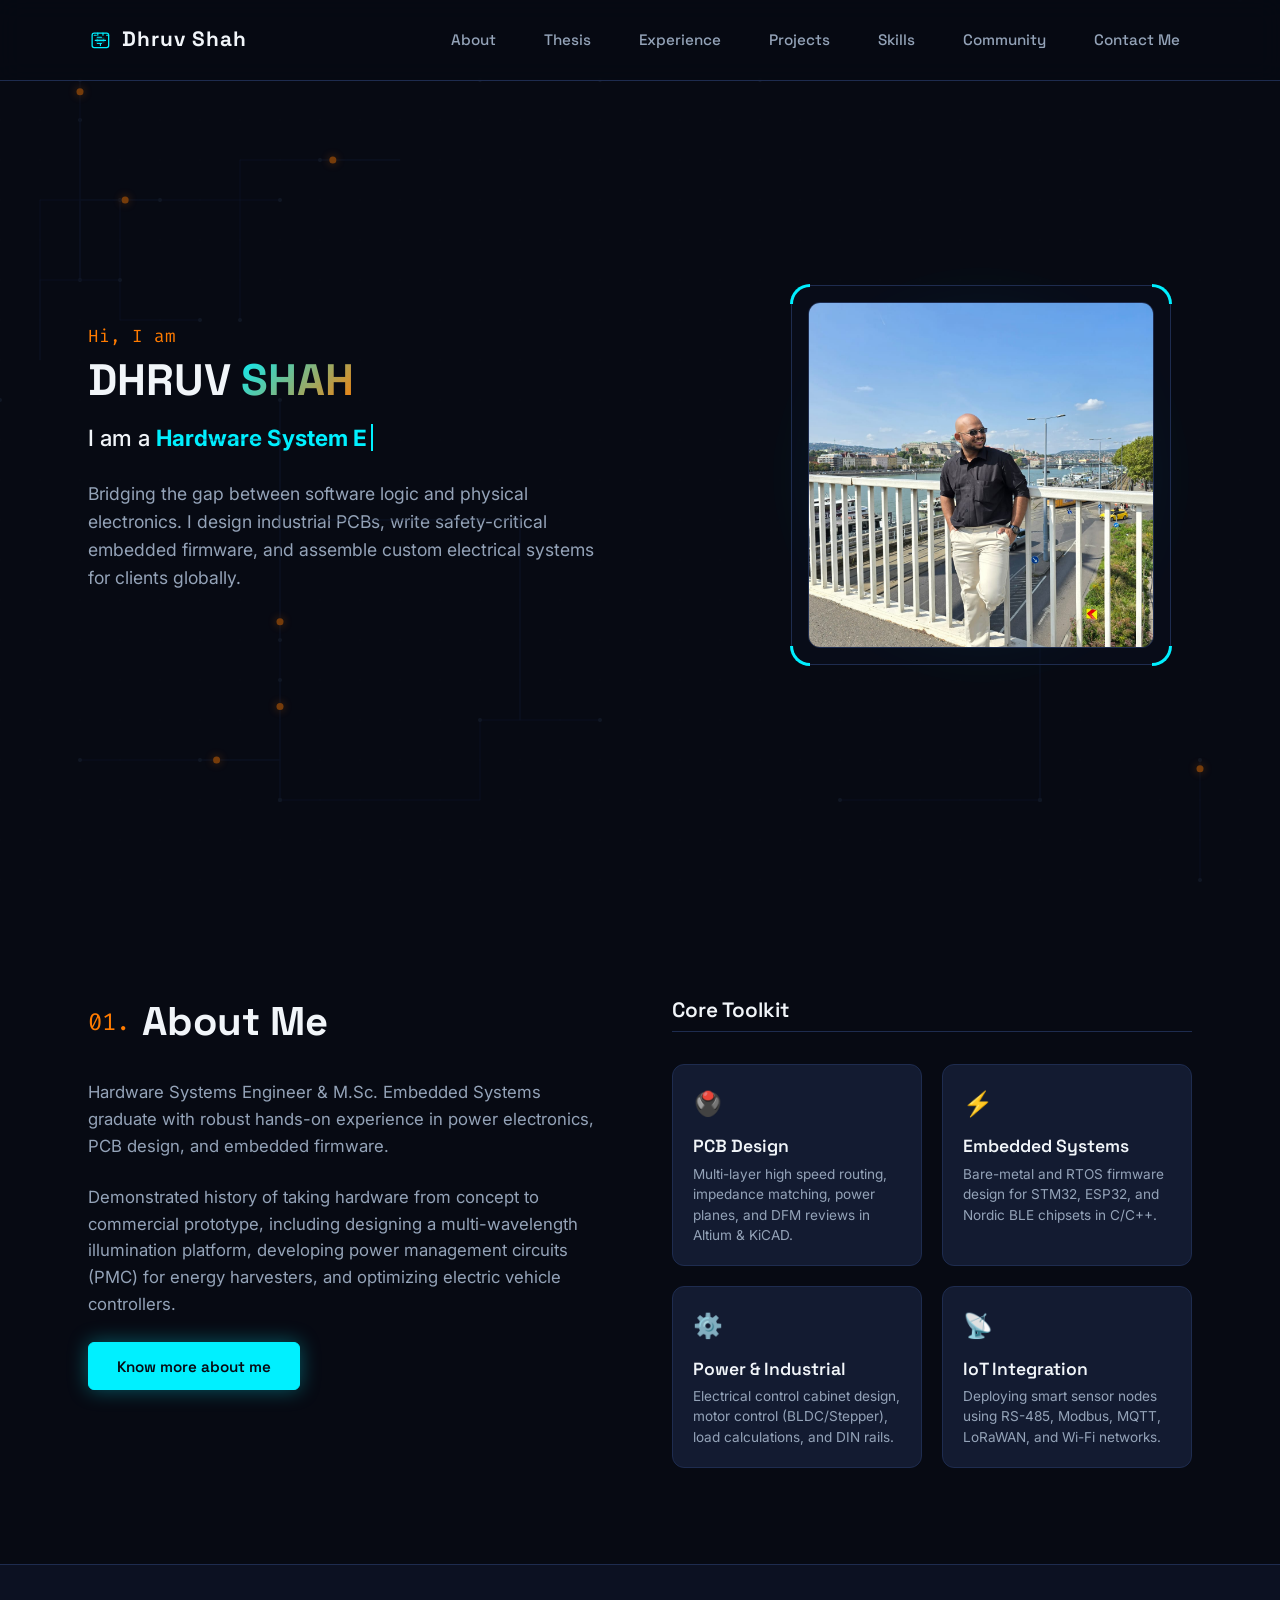
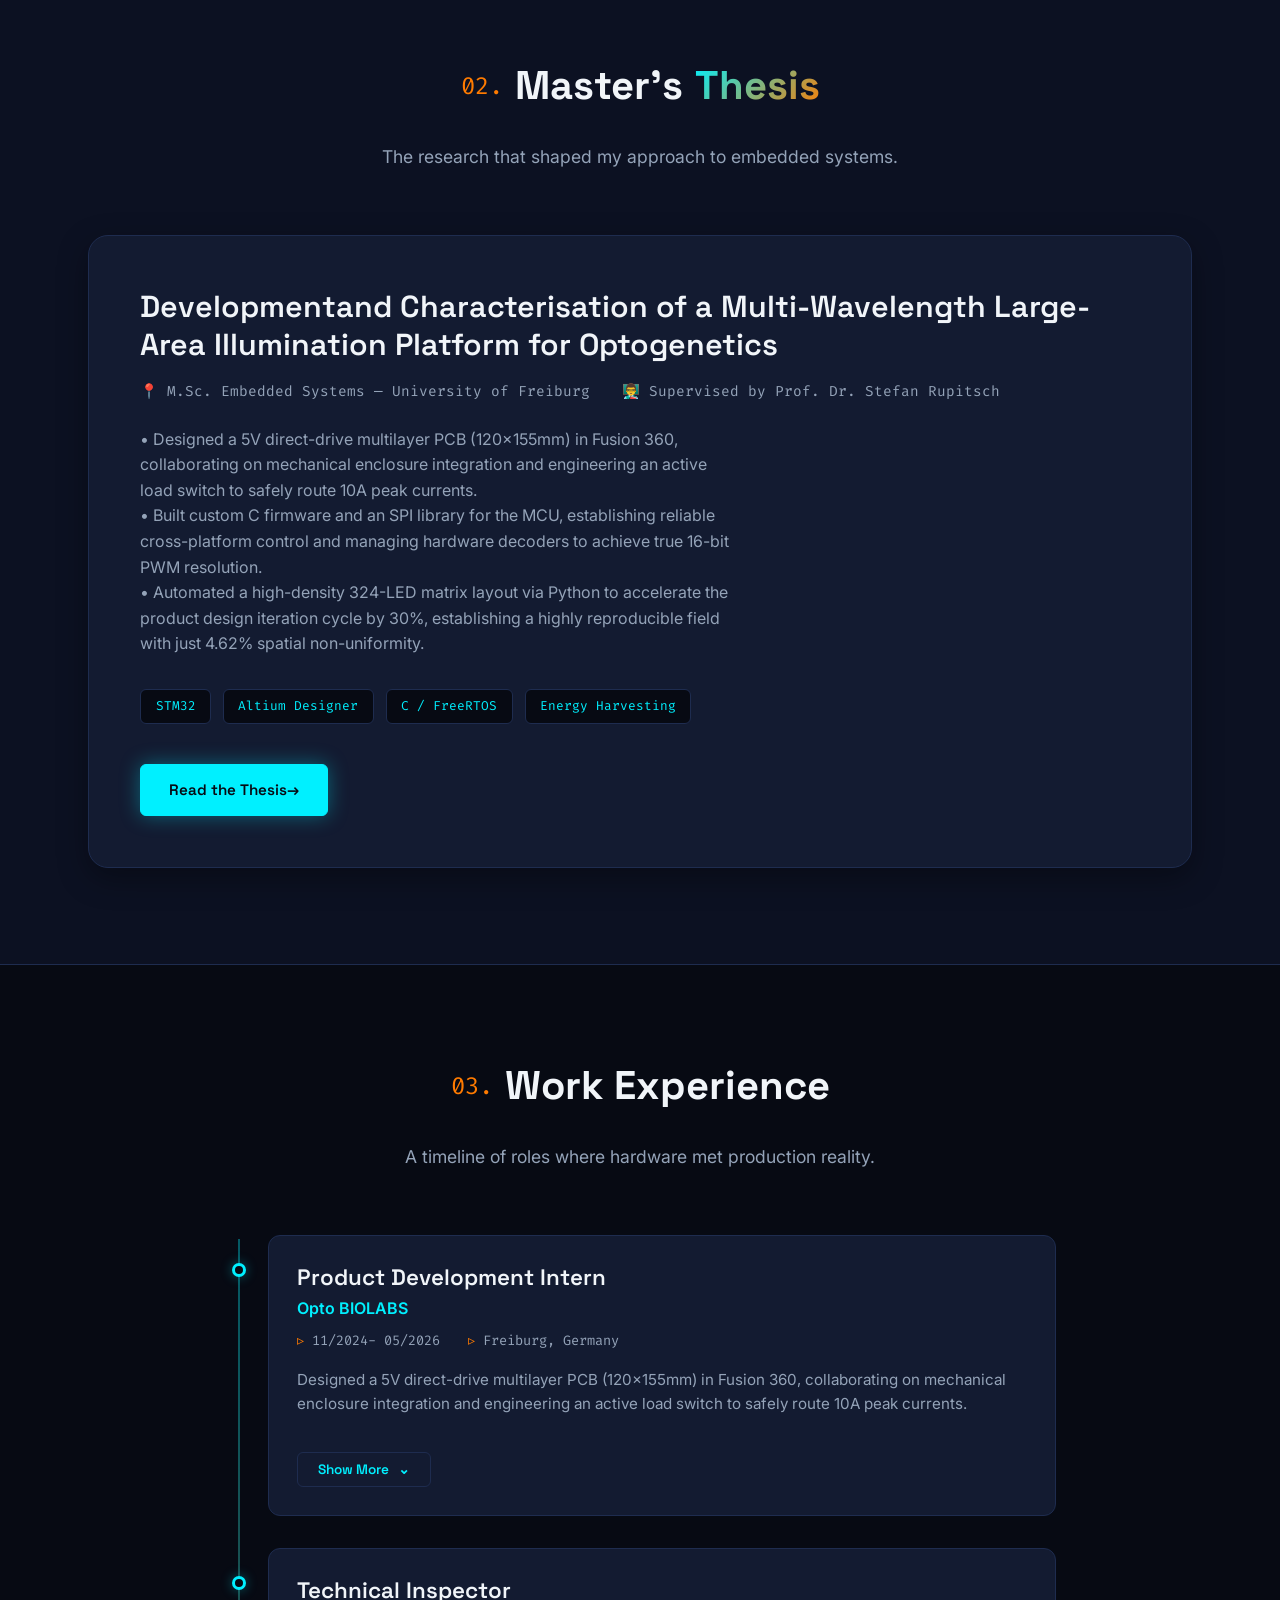
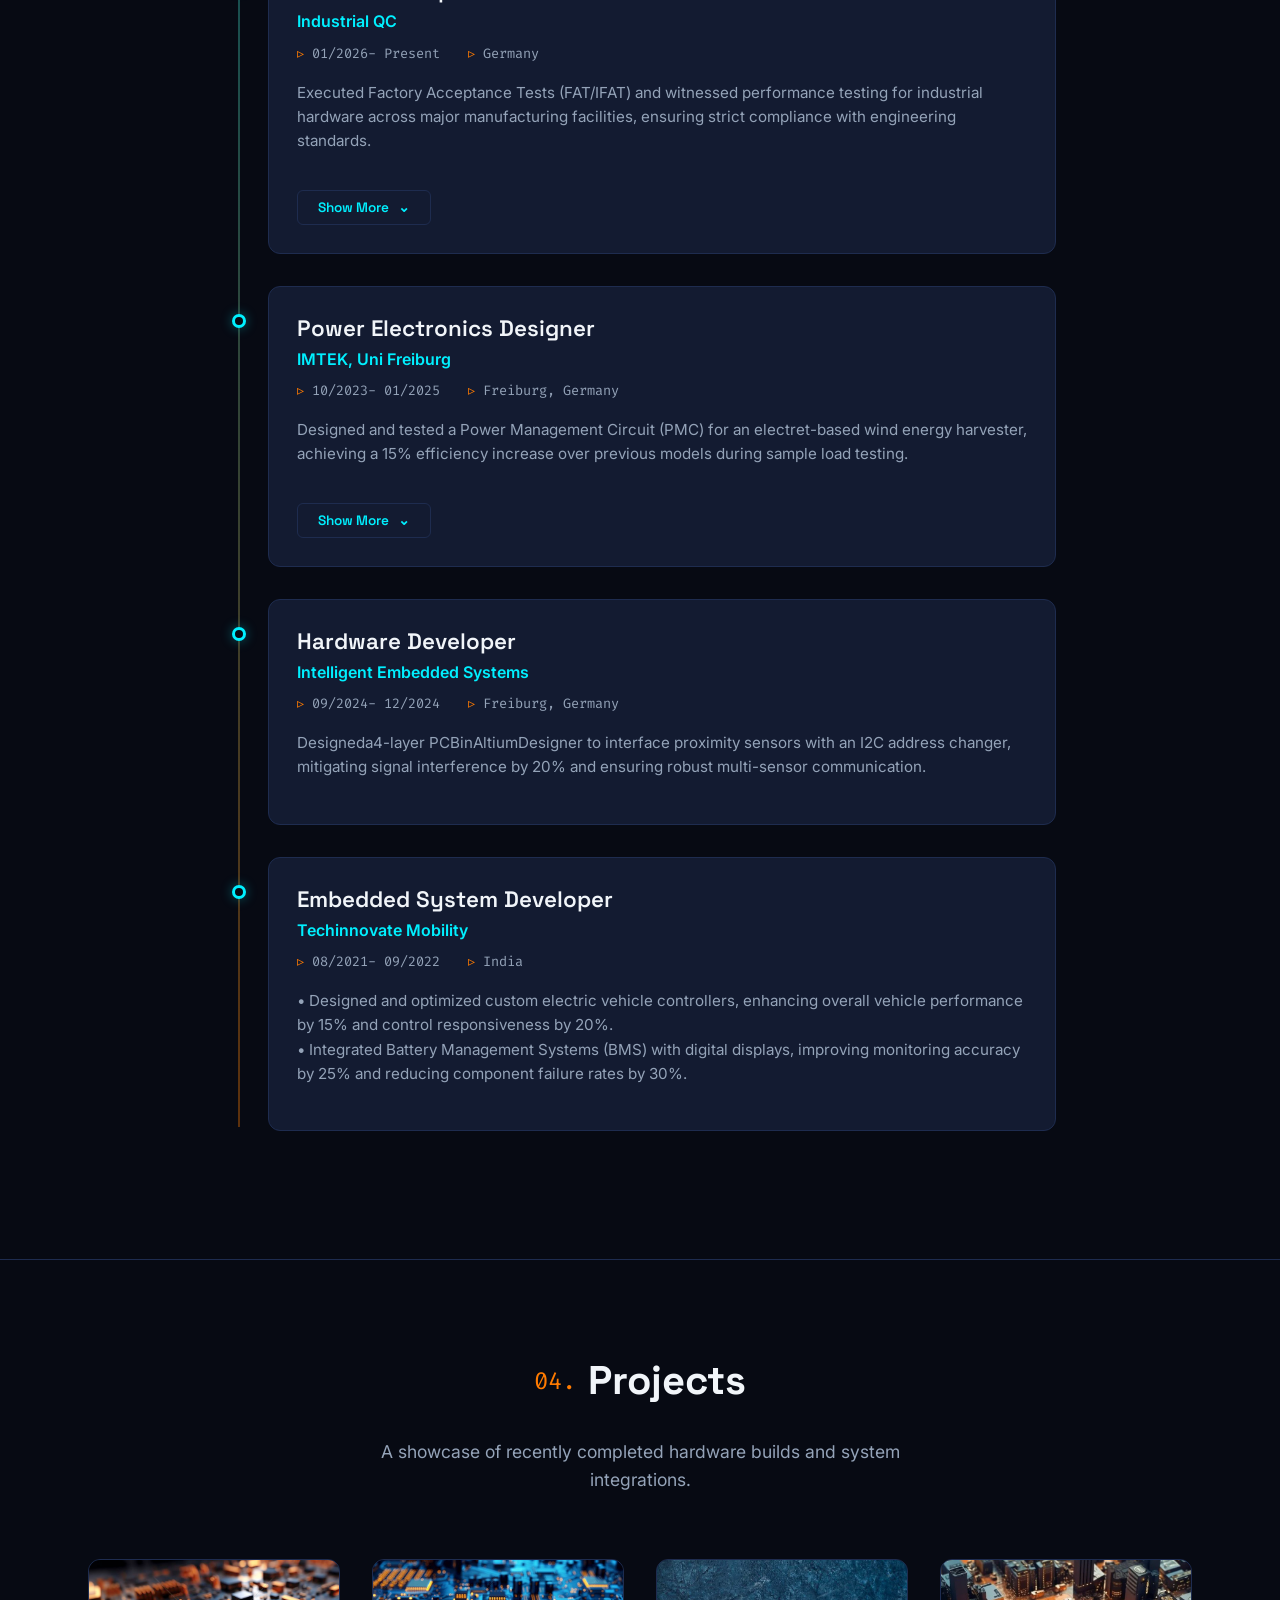
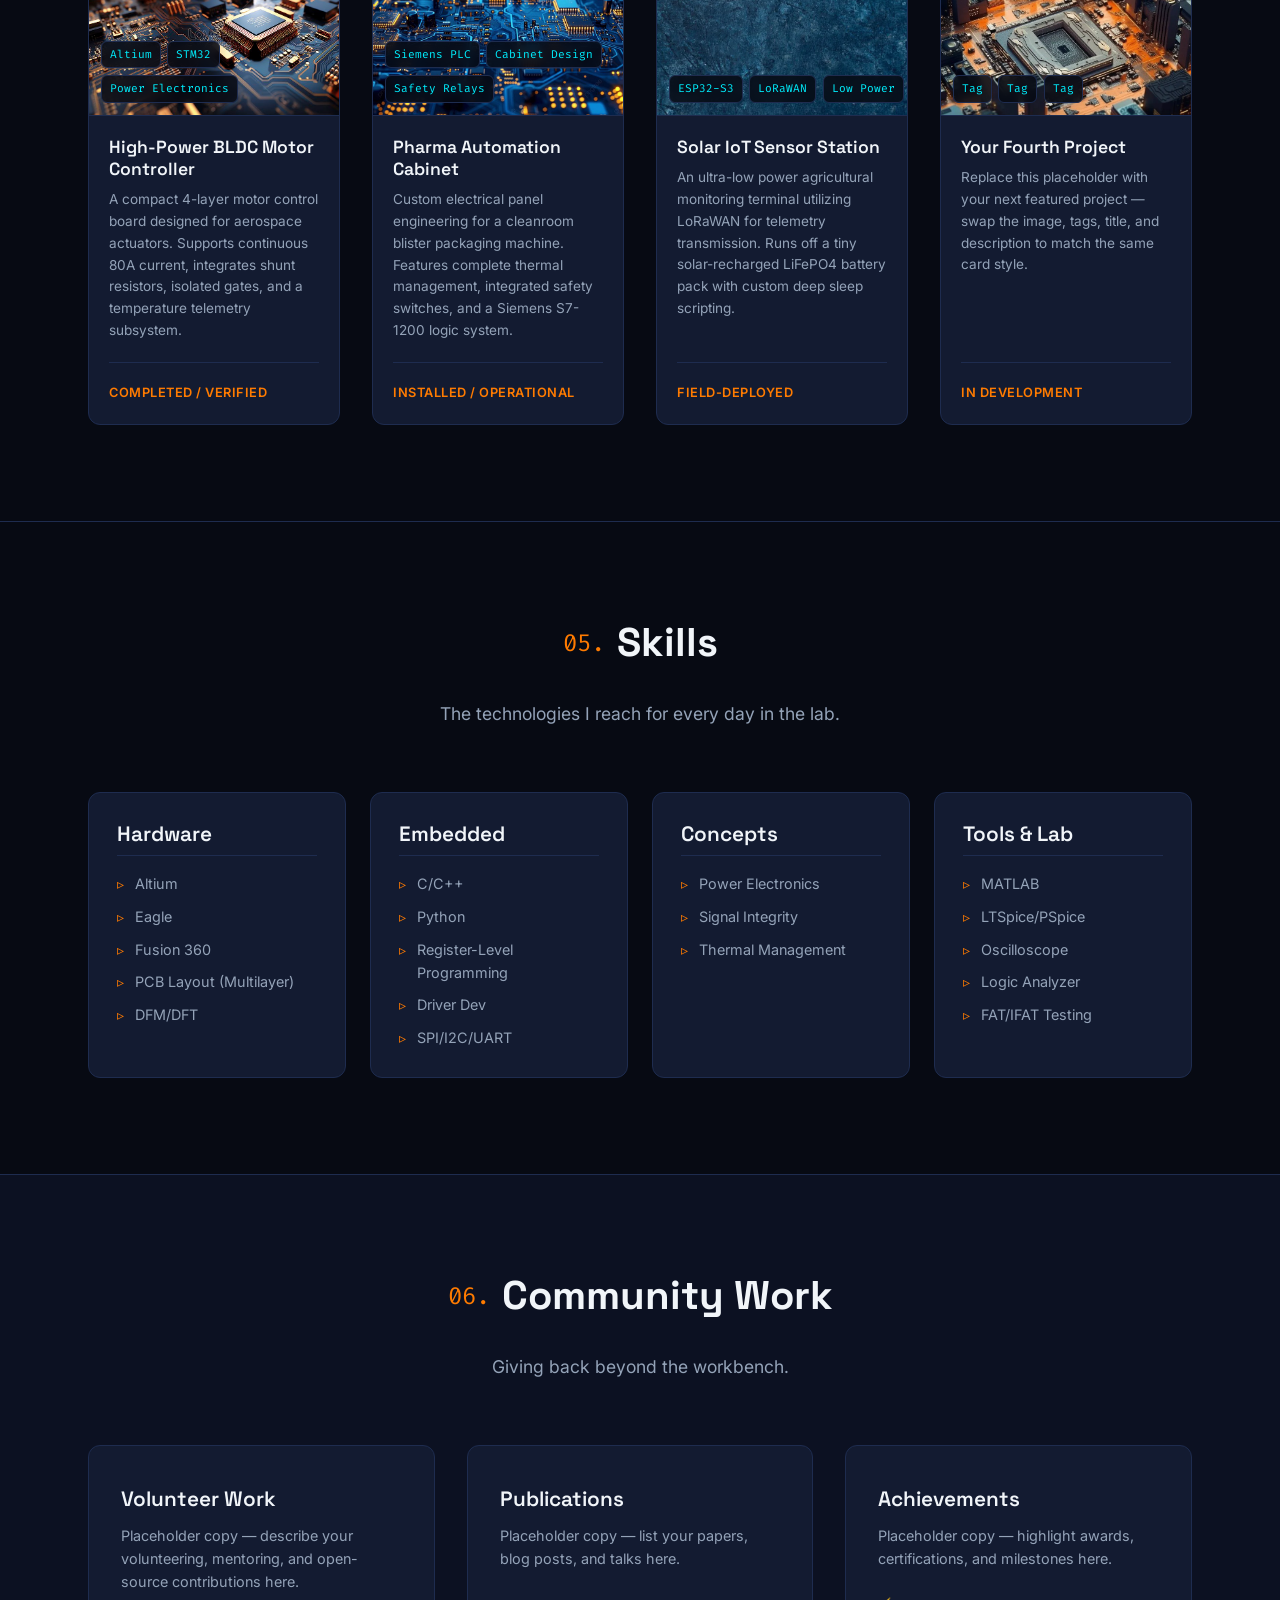
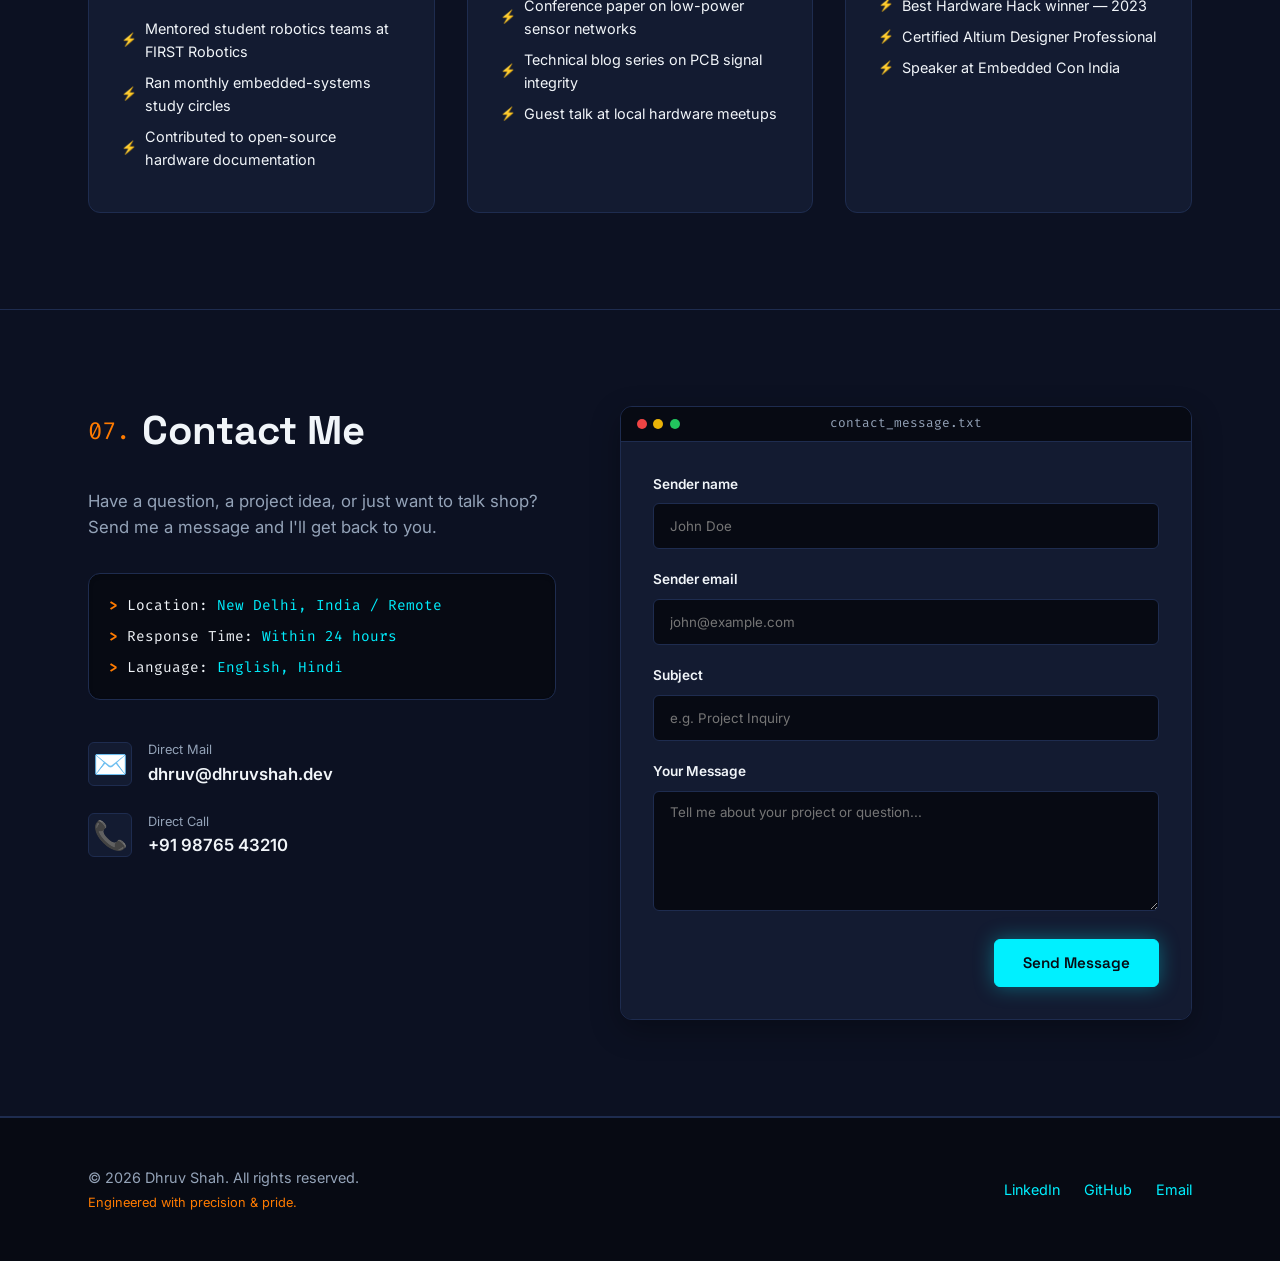
==== commit 12fcaa96: "Data Edit 1" ====
--- a/index.html
+++ b/index.html
@@ -161,17 +161,18 @@
         </div>
 
         <div class="thesis-card">
-          <h3 class="thesis-research-title">Energy-Aware Power Management for Self-Powered IoT Sensor Nodes</h3>
+          <h3 class="thesis-research-title">Developmentand Characterisation of a Multi-Wavelength Large-Area Illumination Platform for Optogenetics</h3>
           <div class="thesis-meta">
-            <span class="thesis-place">📍 M.Sc. Embedded Systems — Technical University (Placeholder)</span>
-            <span class="thesis-supervisor">👨‍🏫 Supervised by Prof. [Name]</span>
+            <span class="thesis-place">📍 M.Sc. Embedded Systems — University of Freiburg</span>
+            <span class="thesis-supervisor">👨‍🏫 Supervised by Prof. Dr. Stefan Rupitsch</span>
           </div>
           <p class="thesis-overview">
-            This thesis explored low-power scheduling and adaptive duty-cycling strategies for battery-less
-            sensor nodes harvesting energy from photovoltaic sources. A lightweight RTOS-based power manager was
-            implemented and validated on custom hardware, achieving a 38% reduction in average system energy
-            consumption while preserving communication reliability. The work demonstrated a practical pathway for
-            perpetual, maintenance-free IoT deployments in agriculture and environmental monitoring.
+           • Designed a 5V direct-drive multilayer PCB (120x155mm) in Fusion 360, collaborating on mechanical enclosure
+integration and engineering an active load switch to safely route 10A peak currents.<br>
+• Built custom C firmware and an SPI library for the MCU, establishing reliable cross-platform control and
+managing hardware decoders to achieve true 16-bit PWM resolution.<br>
+• Automated a high-density 324-LED matrix layout via Python to accelerate the product design iteration cycle
+by 30%, establishing a highly reproducible field with just 4.62% spatial non-uniformity.
           </p>
           <div class="thesis-tech" aria-label="Technologies used">
             <span class="tech-chip">STM32</span>
@@ -198,23 +199,26 @@
             <span class="timeline-marker" aria-hidden="true"></span>
             <article class="experience-card">
               <div class="exp-head">
-                <h3 class="exp-title">Senior Embedded Systems Engineer</h3>
-                <p class="exp-company">Acme Robotics Pvt. Ltd.</p>
+                <h3 class="exp-title"> Product Development Intern</h3>
+                <p class="exp-company">Opto BIOLABS</p>
                 <div class="exp-meta">
-                  <span class="exp-duration">Jan 2022 — Present</span>
-                  <span class="exp-location">Bengaluru, India</span>
+                  <span class="exp-duration">11/2024- 05/2026</span>
+                  <span class="exp-location">Freiburg, Germany</span>
                 </div>
               </div>
               <p class="exp-summary">
-                Lead firmware development and PCB design for autonomous warehouse robots, from schematic capture to field deployment.
+                Designed a 5V direct-drive multilayer PCB (120x155mm) in Fusion 360, collaborating on mechanical enclosure integration and engineering an active load switch to safely route 10A peak currents.
               </p>
               <div class="exp-details" id="exp-details-1">
                 <ul>
-                  <li>Architected a FreeRTOS-based motor-control stack cutting response latency by 40%.</li>
-                  <li>Designed a 6-layer BLDC controller board now running in 200+ production units.</li>
-                  <li>Mentored a team of 4 firmware engineers and ran weekly design reviews.</li>
-                  <li>Introduced CI-based firmware testing, reducing regression bugs by 60%.</li>
-                </ul>
+                  <li> Built custom C firmware and an SPI library for the MCU, establishing reliable cross-platform control and
+managing hardware decoders to achieve true 16-bit PWM resolution.</li>
+                  <li>Automated a high-density 324-LED matrix layout via Python to accelerate the product design iteration cycle
+by 30%, establishing a highly reproducible field with just 4.62% spatial non-uniformity.</li>
+                  <li> Integrated an I2C-controlled active thermal management system, ensuring long-term reliability for end-user
+biological assays by sustaining high-power irradiance (>60 mW/cm2) with only 0.61% temporal drift over 12
+hour runs.</li>
+                  </ul>
               </div>
               <button type="button" class="exp-toggle" aria-expanded="false" aria-controls="exp-details-1">
                 <span class="exp-toggle-text">Show More</span>
@@ -223,27 +227,64 @@
             </article>
           </div>
 
+          <!-- Experience 4 -->
+
+          <div class="timeline-item">
+            <span class="timeline-marker" aria-hidden="true"></span>
+            <article class="experience-card">
+              <div class="exp-head">
+                <h3 class="exp-title">Technical Inspector</h3>
+                <p class="exp-company">Industrial QC</p>
+                <div class="exp-meta">
+                  <span class="exp-duration">01/2026- Present</span>
+                  <span class="exp-location">Germany</span>
+                </div>
+              </div>
+              <p class="exp-summary">
+                 Executed Factory Acceptance Tests (FAT/IFAT) and witnessed performance testing for industrial hardware
+across major manufacturing facilities, ensuring strict compliance with engineering standards.
+              </p>
+              <div class="exp-details" id="exp-details-1">
+                <ul>
+                  <li> Conducted visual testing (VT) and dimensional validations for critical industrial equipment, including 33kV
+GIS switchgear, electric actuators, and precision process instrumentation at tier-1 facilities such as Siemens,
+Endress+Hauser, VEGA, and AUMA.</li>
+                  <li>Managed critical inspection documentation, including nonconformity reporting, and coordinated between man
+ufacturers and end-clients to ensure quality requirements and delivery timelines were met.</li>
+                  
+                </ul>
+              </div>
+              <button type="button" class="exp-toggle" aria-expanded="false" aria-controls="exp-details-1">
+                <span class="exp-toggle-text">Show More</span>
+                <span class="exp-toggle-icon" aria-hidden="true">⌄</span>
+              </button>
+            </article>
+          </div>
+
+
           <!-- Experience 2 -->
           <div class="timeline-item">
             <span class="timeline-marker" aria-hidden="true"></span>
             <article class="experience-card">
               <div class="exp-head">
-                <h3 class="exp-title">PCB Design Engineer</h3>
-                <p class="exp-company">VoltAero Technologies</p>
+                <h3 class="exp-title">Power Electronics Designer</h3>
+                <p class="exp-company">IMTEK, Uni Freiburg</p>
                 <div class="exp-meta">
-                  <span class="exp-duration">Jun 2020 — Dec 2021</span>
-                  <span class="exp-location">New Delhi, India</span>
+                  <span class="exp-duration">10/2023- 01/2025</span>
+                  <span class="exp-location">Freiburg, Germany</span>
                 </div>
               </div>
               <p class="exp-summary">
-                Owned multi-layer board layout and DFM release for power-management and motor-drive products.
+                 Designed and tested a Power Management Circuit (PMC) for an electret-based wind energy harvester, achieving
+a 15% efficiency increase over previous models during sample load testing.
               </p>
               <div class="exp-details" id="exp-details-2">
                 <ul>
-                  <li>Delivered 14 production-ready PCB releases in Altium with zero ECO escapes.</li>
-                  <li>Redesigned a buck-boost converter layout, improving thermal margin by 22%.</li>
-                  <li>Built reusable footprint and schematic libraries adopted across 3 product lines.</li>
-                  <li>Collaborated with mechanical teams on enclosure fit and thermal simulations.</li>
+                  <li> Modeled circuit behavior using LTSpice/PSpice to reduce design iterations by 30%, developing a DC-AC mim
+icking circuit that simulated harvester output and cut production testing costs by 70%.</li>
+                  <li>Optimized energy harvesting outputs to successfully power 3 distinct small-scale devices, concurrently developing
+smart distribution architectures to target a 10% performance improvement.</li>
+                  
                 </ul>
               </div>
               <button type="button" class="exp-toggle" aria-expanded="false" aria-controls="exp-details-2">
@@ -252,35 +293,52 @@
               </button>
             </article>
           </div>
+          
 
           <!-- Experience 3 -->
           <div class="timeline-item">
             <span class="timeline-marker" aria-hidden="true"></span>
             <article class="experience-card">
               <div class="exp-head">
-                <h3 class="exp-title">Firmware Intern</h3>
-                <p class="exp-company">NexGen Energy Systems</p>
+                <h3 class="exp-title">Hardware Developer</h3>
+                <p class="exp-company">Intelligent Embedded Systems</p>
                 <div class="exp-meta">
-                  <span class="exp-duration">Jan 2020 — May 2020</span>
-                  <span class="exp-location">Remote</span>
+                  <span class="exp-duration">09/2024- 12/2024</span>
+                  <span class="exp-location">Freiburg, Germany</span>
                 </div>
               </div>
               <p class="exp-summary">
-                Built test fixtures and BLE telemetry firmware for solar-charge controllers.
+                 Designeda4-layer PCBinAltiumDesigner to interface proximity sensors with an I2C address changer, mitigating
+signal interference by 20% and ensuring robust multi-sensor communication.
+
               </p>
-              <div class="exp-details" id="exp-details-3">
-                <ul>
-                  <li>Developed a Python-based HIL test harness covering 85% of firmware paths.</li>
-                  <li>Implemented nRF52 BLE GATT profiles for live battery monitoring.</li>
-                  <li>Wrote technical documentation for the firmware bring-up guide.</li>
-                </ul>
-              </div>
-              <button type="button" class="exp-toggle" aria-expanded="false" aria-controls="exp-details-3">
-                <span class="exp-toggle-text">Show More</span>
-                <span class="exp-toggle-icon" aria-hidden="true">⌄</span>
-              </button>
+              
             </article>
           </div>
+
+          <!-- Experience 5 -->
+          <div class="timeline-item">
+            <span class="timeline-marker" aria-hidden="true"></span>
+            <article class="experience-card">
+              <div class="exp-head">
+                <h3 class="exp-title">Embedded System Developer</h3>
+                <p class="exp-company">Techinnovate Mobility</p>
+                <div class="exp-meta">
+                  <span class="exp-duration">08/2021- 09/2022</span>
+                  <span class="exp-location">India</span>
+                </div>
+              </div>
+              <p class="exp-summary">
+                 • Designed and optimized custom electric vehicle controllers, enhancing overall vehicle performance by 15% and
+control responsiveness by 20%.<br>
+• Integrated Battery Management Systems (BMS) with digital displays, improving monitoring accuracy by 25%
+and reducing component failure rates by 30%.
+
+              </p>
+              
+            </article>
+          </div>
+
         </div>
       </div>
     </section>
@@ -385,21 +443,21 @@
           <div class="skill-card skill-topic-card">
             <h4>Hardware</h4>
             <ul>
-              <li>PCB Design — Altium / KiCad</li>
-              <li>Schematic Capture & DFM</li>
-              <li>Multi-layer High-Speed Routing</li>
-              <li>Soldering & Prototyping</li>
-              <li>Oscilloscope & Logic Analyzer</li>
+              <li>Altium</li>
+              <li>Eagle</li>
+              <li>Fusion 360</li>
+              <li> PCB Layout (Multilayer)</li>
+              <li>DFM/DFT</li>
             </ul>
           </div>
           <div class="skill-card skill-topic-card">
             <h4>Embedded</h4>
             <ul>
-              <li>C / C++ Firmware</li>
-              <li>STM32, ESP32, nRF52</li>
-              <li>FreeRTOS & Bare-Metal</li>
-              <li>UART / SPI / I2C / CAN</li>
-              <li>BLE & LoRaWAN</li>
+              <li>C/C++</li>
+              <li>Python</li>
+              <li> Register-Level Programming</li>
+              <li>Driver Dev</li>
+              <li>SPI/I2C/UART</li>
             </ul>
           </div>
           <div class="skill-card skill-topic-card">
@@ -407,19 +465,17 @@
             <ul>
               <li>Power Electronics</li>
               <li>Signal Integrity</li>
-              <li>Control Systems (PID / FOC)</li>
-              <li>EMI / EMC Design</li>
-              <li>Low-Power Architecture</li>
+              <li> Thermal Management</li>
             </ul>
           </div>
           <div class="skill-card skill-topic-card">
             <h4>Tools & Lab</h4>
             <ul>
-              <li>Git / GitHub / CI</li>
-              <li>Altium, KiCad, LTspice</li>
-              <li>Python Automation</li>
-              <li>3D Printing & Enclosures</li>
-              <li>Bench Power & Multimeter</li>
+              <li>MATLAB</li>
+              <li> LTSpice/PSpice</li>
+              <li>Oscilloscope</li>
+              <li> Logic Analyzer</li>
+              <li>FAT/IFAT Testing</li>
             </ul>
           </div>
         </div>
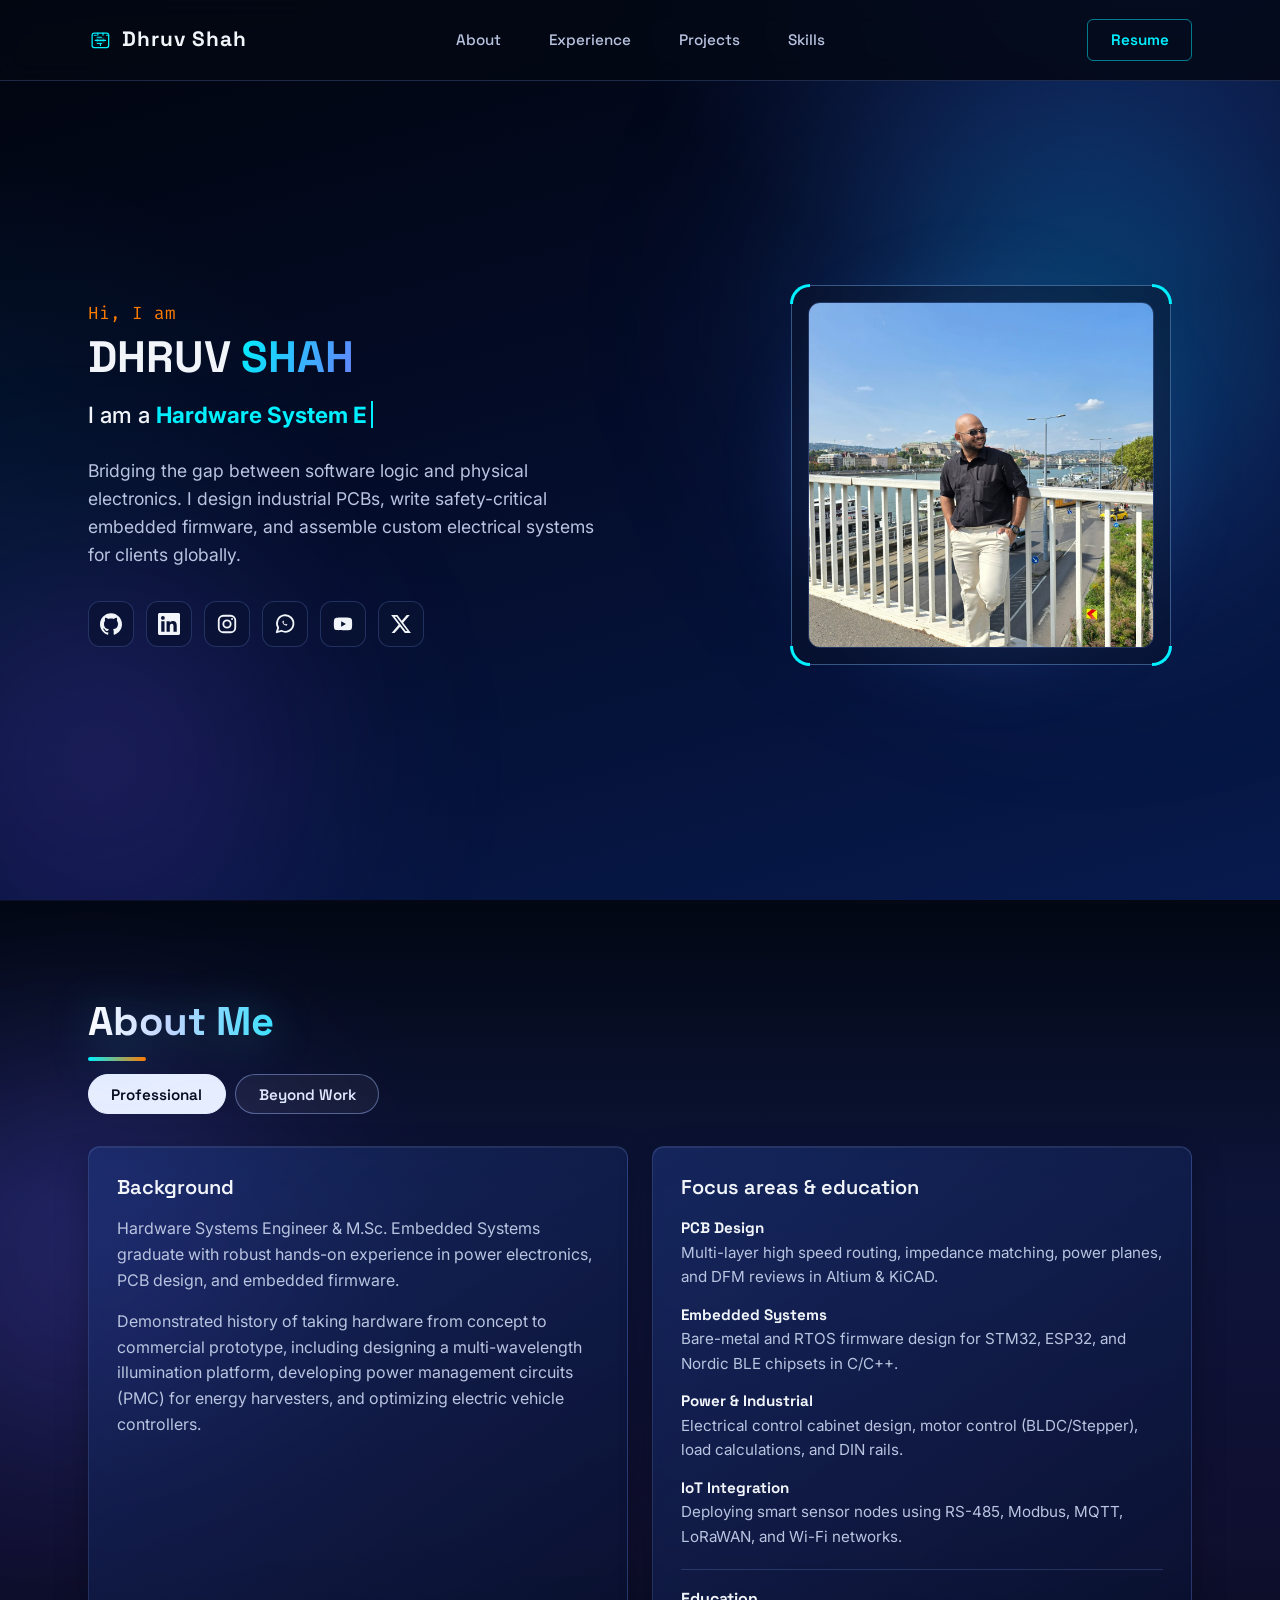
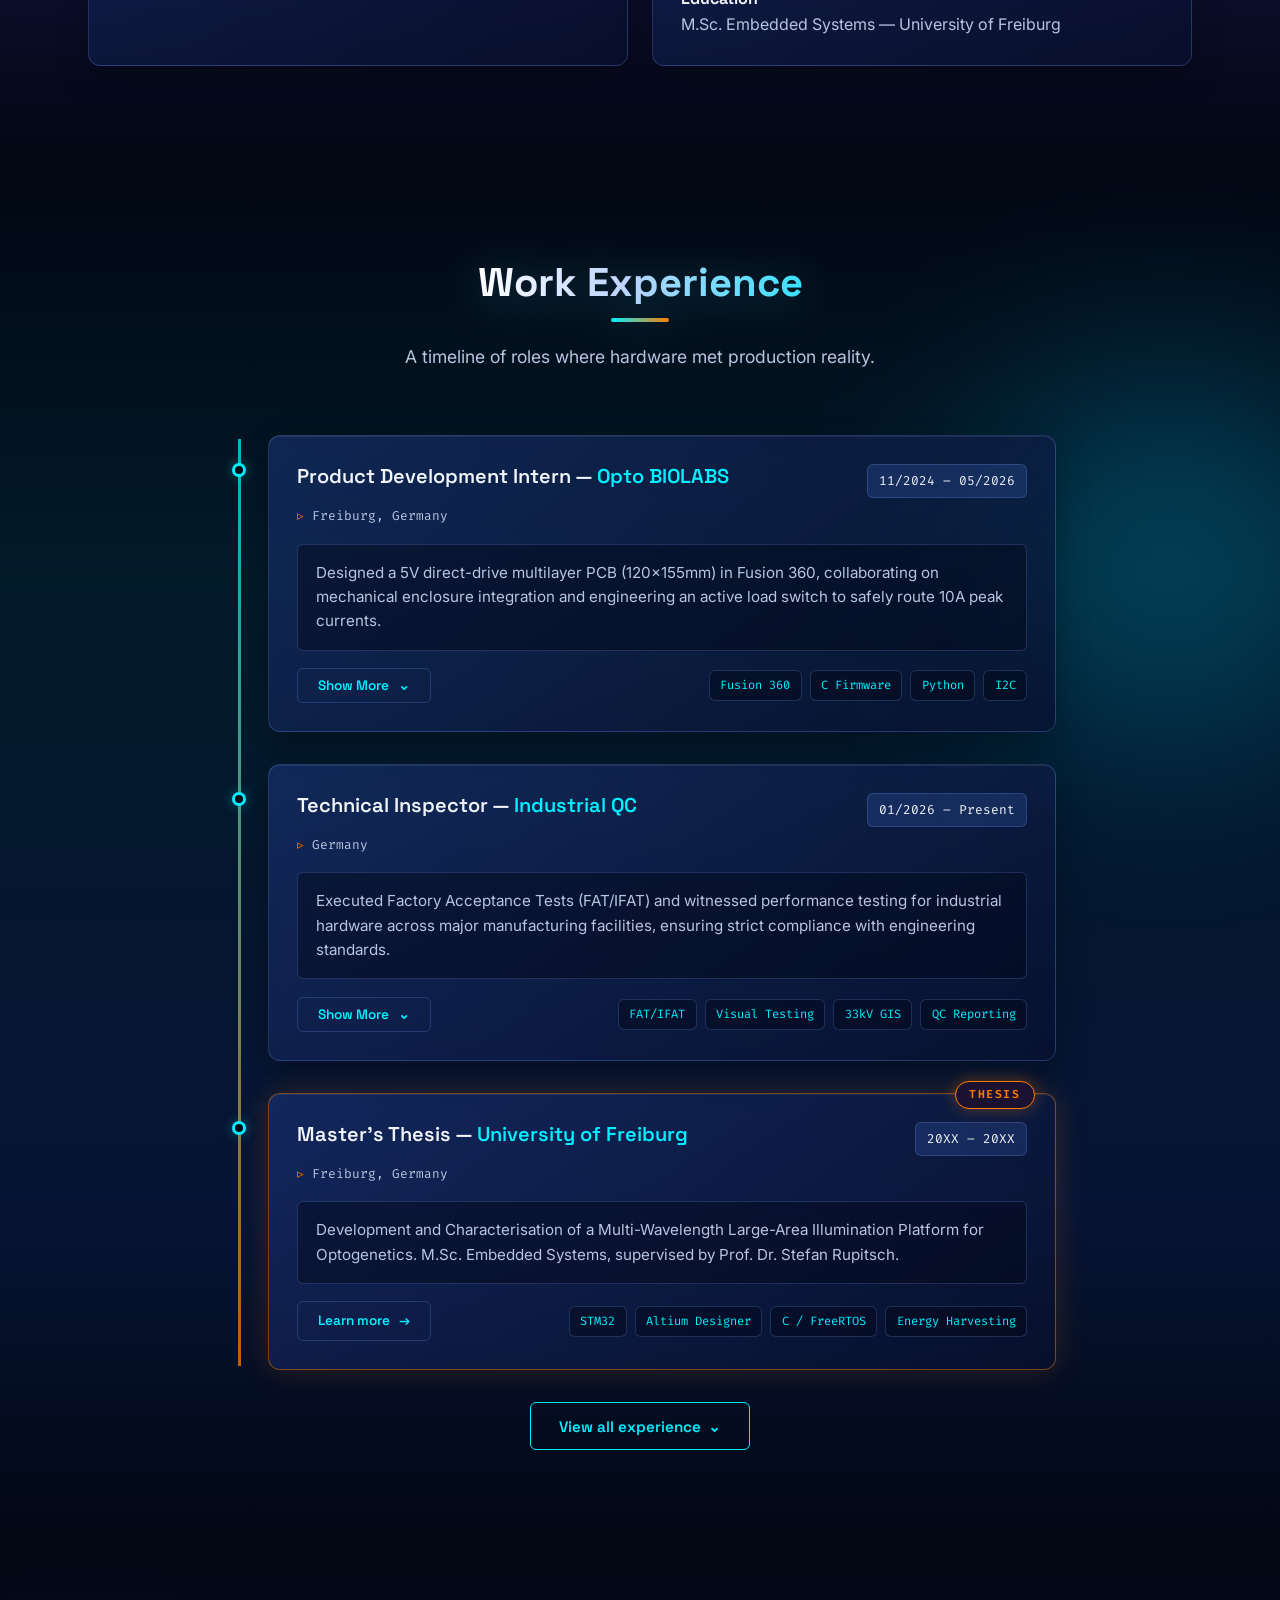
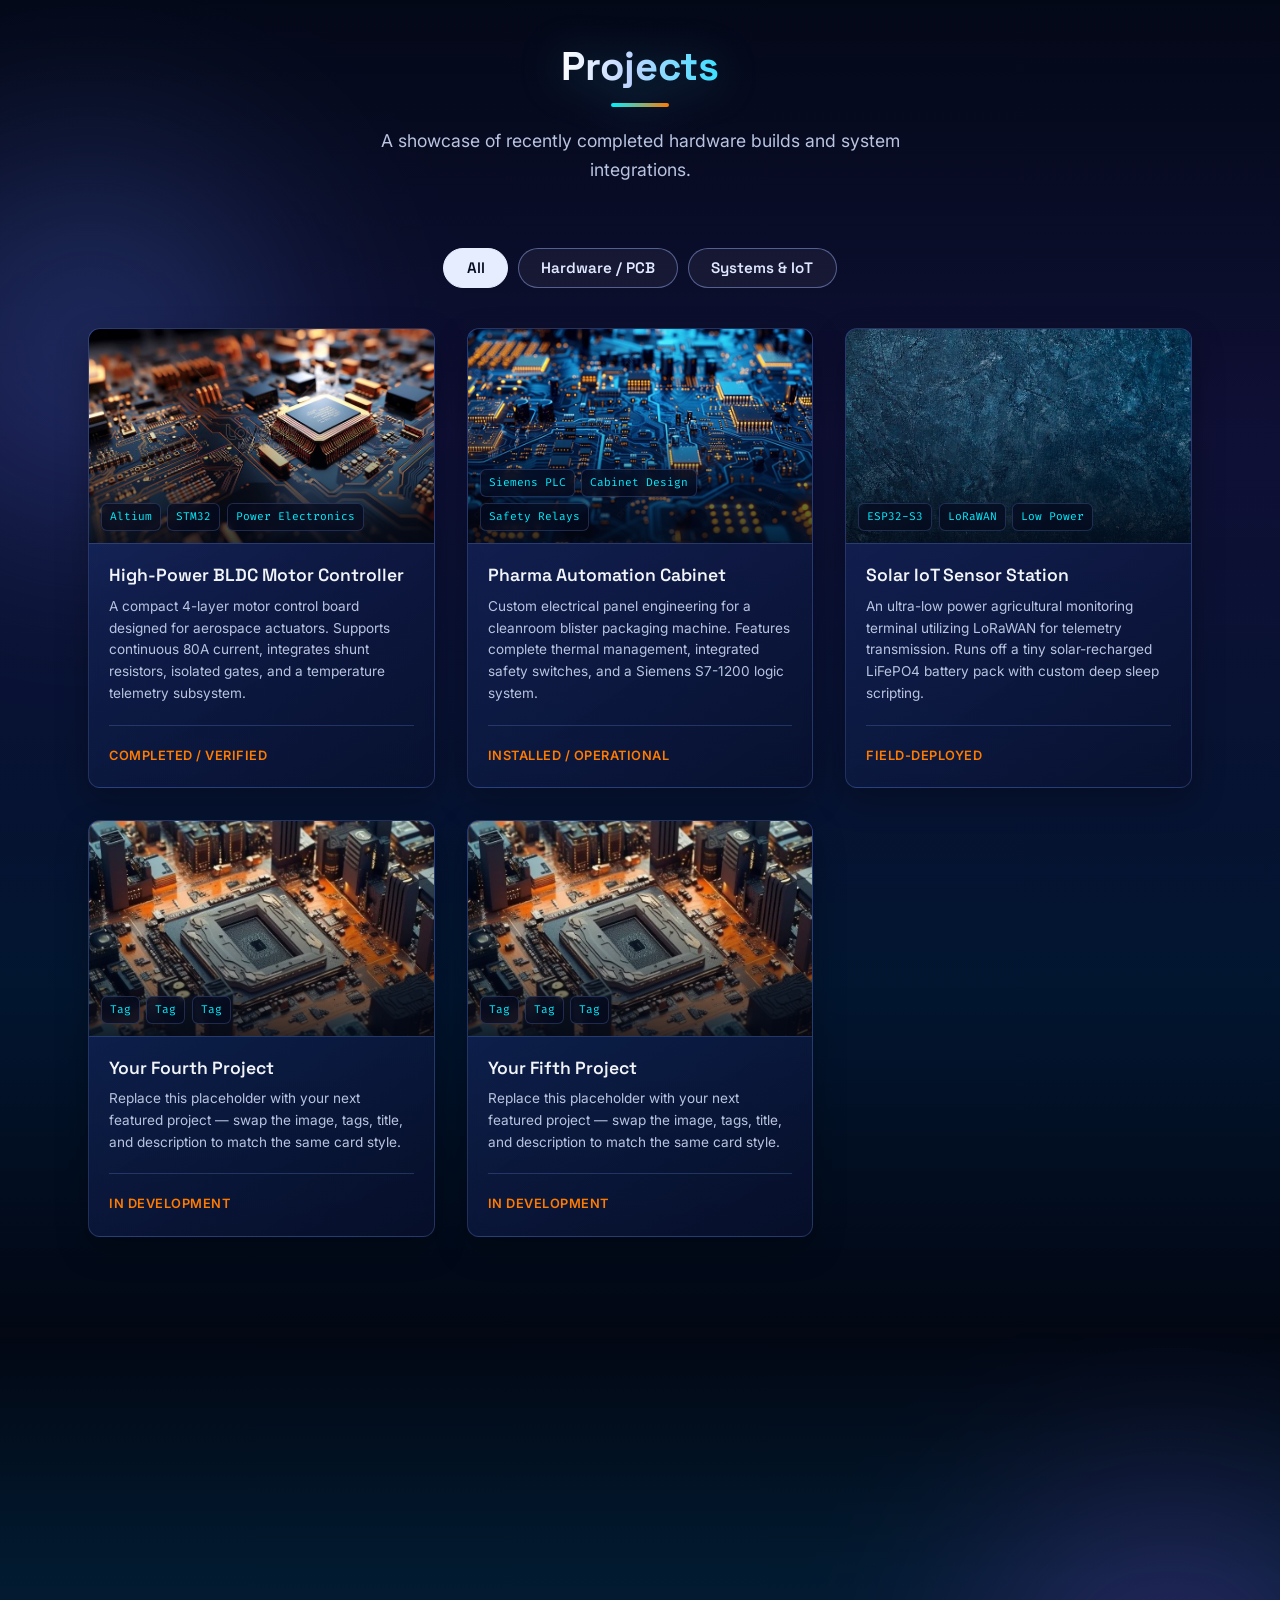
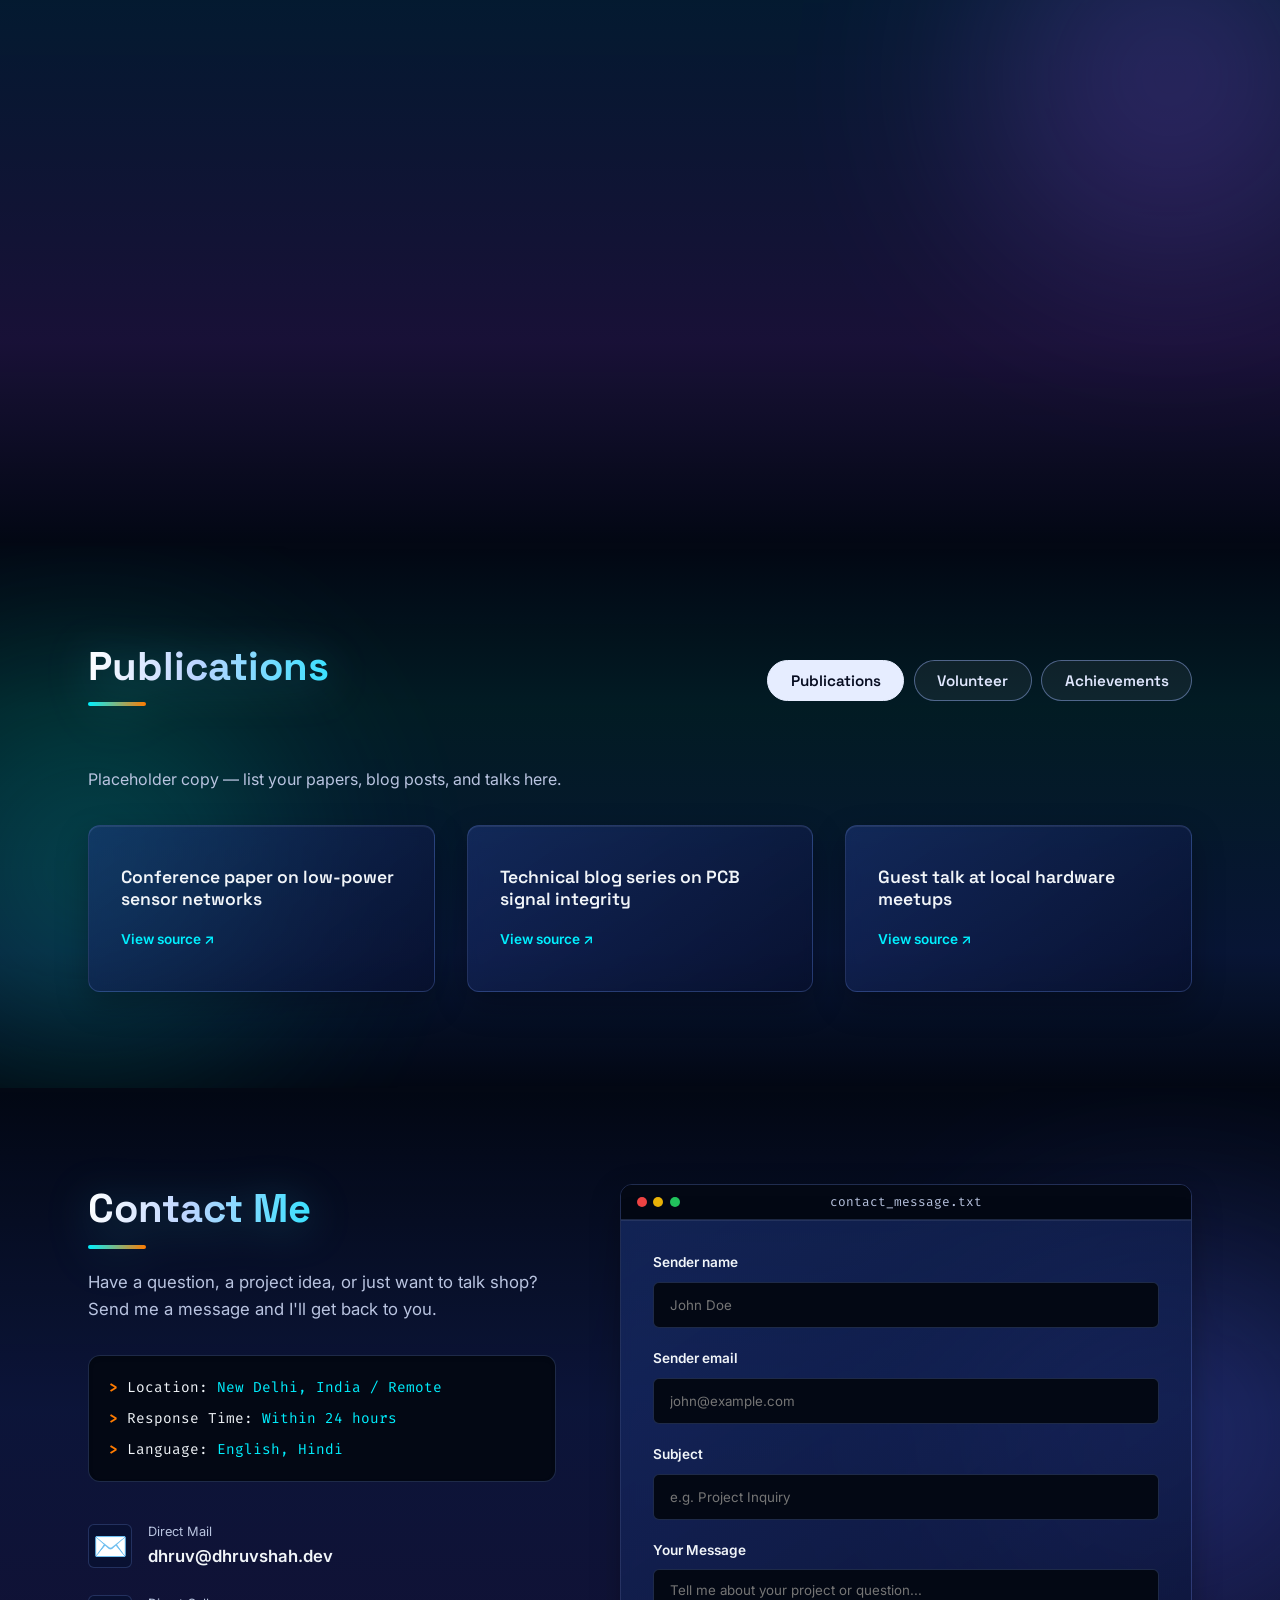
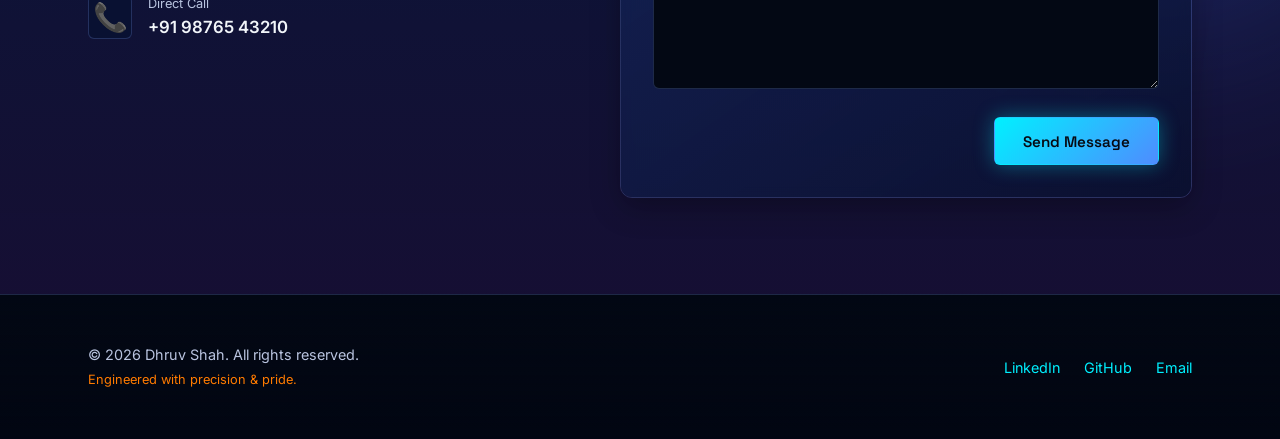
==== commit 604972cb: "Layout Changes" ====
--- a/index.html
+++ b/index.html
@@ -14,11 +14,6 @@
   <link rel="stylesheet" href="style.css" />
 </head>
 <body id="top">
-  <!-- Circuit Grid Canvas Background -->
-  <div class="canvas-container">
-    <canvas id="circuit-canvas"></canvas>
-  </div>
-
   <a class="skip-link" href="#main">Skip to main content</a>
 
   <!-- Header Section -->
@@ -40,38 +35,29 @@
       </div>
       <nav class="site-nav" aria-label="Primary navigation">
         <ul class="nav-links">
-          <!-- Add new sections here too, keeping the mobile menu below in sync -->
           <li><a href="#about" class="nav-item">About</a></li>
-          <li><a href="#thesis" class="nav-item">Thesis</a></li>
           <li><a href="#experience" class="nav-item">Experience</a></li>
           <li><a href="#projects" class="nav-item">Projects</a></li>
           <li><a href="#skills" class="nav-item">Skills</a></li>
-          <li><a href="#community" class="nav-item">Community</a></li>
-          <li><a href="#contact" class="nav-item">Contact Me</a></li>
         </ul>
       </nav>
+      <a href="./assets/Dhruv_Shah_Resume.pdf" class="btn nav-resume" download>Resume</a>
       <button id="menu-toggle" class="menu-toggle" aria-label="Open navigation menu" aria-expanded="false" aria-controls="mobile-menu">
-        <span class="menu-bar" aria-hidden="true"></span>
-        <span class="menu-bar" aria-hidden="true"></span>
-        <span class="menu-bar" aria-hidden="true"></span>
+        <span class="menu-bar" aria-hidden="true"></span><span class="menu-bar" aria-hidden="true"></span><span class="menu-bar" aria-hidden="true"></span>
       </button>
     </div>
-
-    <!-- Mobile Dropdown Navigation (shown on small screens via hamburger) -->
     <div class="mobile-menu" id="mobile-menu">
       <nav aria-label="Mobile navigation">
         <ul class="nav-links mobile-links">
-          <!-- Add new section links here, e.g. <li><a href="#blog" class="nav-item mobile-link">Blog</a></li> -->
           <li><a href="#about" class="nav-item mobile-link">About</a></li>
-          <li><a href="#thesis" class="nav-item mobile-link">Thesis</a></li>
           <li><a href="#experience" class="nav-item mobile-link">Experience</a></li>
           <li><a href="#projects" class="nav-item mobile-link">Projects</a></li>
           <li><a href="#skills" class="nav-item mobile-link">Skills</a></li>
           <li><a href="#community" class="nav-item mobile-link">Community</a></li>
           <li><a href="#contact" class="nav-item mobile-link">Contact Me</a></li>
+          <li><a href="./assets/Dhruv_Shah_Resume.pdf" class="nav-item mobile-link" download>Resume</a></li>
         </ul>
       </nav>
-     
     </div>
   </header>
 
@@ -84,23 +70,15 @@
             <span class="hero-sub">Hi, I am </span>
             <span class="hero-main">DHRUV  <span class="accent-text">SHAH</span></span>
           </h1>
-          <p class="lede">
-            I am a <span id="animated-headline" class="dynamic-word">Electronics Engineer</span>
-          </p>
-          <p class="hero-desc">
-            Bridging the gap between software logic and physical electronics. I design industrial PCBs, write safety-critical embedded firmware, and assemble custom electrical systems for clients globally.
-          </p>
+          <p class="lede">I am a <span id="animated-headline" class="dynamic-word">Electronics Engineer</span></p>
+          <p class="hero-desc">Bridging the gap between software logic and physical electronics. I design industrial PCBs, write safety-critical embedded firmware, and assemble custom electrical systems for clients globally.</p>
+          <div class="social-btns" aria-label="Social links"><a href="https://github.com" class="social-btn" target="_blank" rel="noopener noreferrer" aria-label="GitHub"><svg viewBox="0 0 24 24" fill="currentColor" aria-hidden="true"><path d="M12 .297c-6.63 0-12 5.373-12 12 0 5.303 3.438 9.8 8.205 11.385.6.113.82-.258.82-.577 0-.285-.01-1.04-.015-2.04-3.338.724-4.042-1.61-4.042-1.61C4.422 18.07 3.633 17.7 3.633 17.7c-1.087-.744.084-.729.084-.729 1.205.084 1.838 1.236 1.838 1.236 1.07 1.835 2.809 1.305 3.495.998.108-.776.417-1.305.76-1.605-2.665-.3-5.466-1.332-5.466-5.93 0-1.31.465-2.38 1.235-3.22-.135-.303-.54-1.523.105-3.176 0 0 1.005-.322 3.3 1.23.96-.267 1.98-.399 3-.405 1.02.006 2.04.138 3 .405 2.28-1.552 3.285-1.23 3.285-1.23.645 1.653.24 2.873.12 3.176.765.84 1.23 1.91 1.23 3.22 0 4.61-2.805 5.625-5.475 5.92.42.36.81 1.096.81 2.22 0 1.606-.015 2.896-.015 3.286 0 .315.21.69.825.57C20.565 22.092 24 17.592 24 12.297c0-6.627-5.373-12-12-12"/></svg></a><a href="https://linkedin.com" class="social-btn" target="_blank" rel="noopener noreferrer" aria-label="LinkedIn"><svg viewBox="0 0 24 24" fill="currentColor" aria-hidden="true"><path d="M20.447 20.452h-3.554v-5.569c0-1.328-.027-3.037-1.852-3.037-1.853 0-2.136 1.445-2.136 2.939v5.667H9.351V9h3.414v1.561h.046c.477-.9 1.637-1.85 3.37-1.85 3.601 0 4.267 2.37 4.267 5.455v6.286zM5.337 7.433a2.062 2.062 0 1 1 0-4.125 2.062 2.062 0 0 1 0 4.125zM7.119 20.452H3.555V9h3.564v11.452zM22.225 0H1.771C.792 0 0 .774 0 1.729v20.542C0 23.227.792 24 1.771 24h20.451C23.2 24 24 23.227 24 22.271V1.729C24 .774 23.2 0 22.222 0z"/></svg></a><a href="https://instagram.com" class="social-btn" target="_blank" rel="noopener noreferrer" aria-label="Instagram"><svg viewBox="0 0 24 24" fill="none" stroke="currentColor" stroke-width="2" aria-hidden="true"><rect x="3" y="3" width="18" height="18" rx="5"/><circle cx="12" cy="12" r="4"/><circle cx="17.5" cy="6.5" r="1.1" fill="currentColor" stroke="none"/></svg></a><a href="https://wa.me/919876543210" class="social-btn" target="_blank" rel="noopener noreferrer" aria-label="WhatsApp"><svg viewBox="0 0 24 24" fill="none" stroke="currentColor" stroke-width="2" stroke-linecap="round" stroke-linejoin="round" aria-hidden="true"><path d="M3 21l1.6-4.8A9 9 0 1 1 8 19.4L3 21z"/><path d="M9 9.5c.5 2.2 2.3 4 4.5 4.5l1.3-1.3-1.8-.9-.8.8a4 4 0 0 1-1.9-1.9l.8-.8-.9-1.8L9 9.5z" fill="currentColor" stroke="none"/></svg></a><a href="https://youtube.com" class="social-btn" target="_blank" rel="noopener noreferrer" aria-label="YouTube"><svg viewBox="0 0 24 24" fill="currentColor" fill-rule="evenodd" aria-hidden="true"><path d="M21.6 7.2a2.5 2.5 0 0 0-1.8-1.8C18.2 5 12 5 12 5s-6.2 0-7.8.4A2.5 2.5 0 0 0 2.4 7.2C2 8.8 2 12 2 12s0 3.2.4 4.8a2.5 2.5 0 0 0 1.8 1.8C5.8 19 12 19 12 19s6.2 0 7.8-.4a2.5 2.5 0 0 0 1.8-1.8C22 15.2 22 12 22 12s0-3.2-.4-4.8zM10 15V9l5.2 3z"/></svg></a><a href="https://x.com" class="social-btn" target="_blank" rel="noopener noreferrer" aria-label="X"><svg viewBox="0 0 24 24" fill="currentColor" aria-hidden="true"><path d="M18.244 2.25h3.308l-7.227 8.26 8.502 11.24H16.17l-5.214-6.817L4.99 21.75H1.68l7.73-8.835L1.254 2.25H8.08l4.713 6.231zm-1.161 17.52h1.833L7.084 4.126H5.117z"/></svg></a></div>
         </div>
         <div class="hero-visual">
           <div class="circuit-frame">
             <div class="glow-bg"></div>
             <img src="./assets/Dhruv.jpeg" width="480" height="480" alt="Dhruv Shah working in his electronics laboratory" class="portrait-img" />
-            <div class="frame-corners">
-              <span class="corner top-left"></span>
-              <span class="corner top-right"></span>
-              <span class="corner bottom-left"></span>
-              <span class="corner bottom-right"></span>
-            </div>
+            <div class="frame-corners"><span class="corner top-left"></span><span class="corner top-right"></span><span class="corner bottom-left"></span><span class="corner bottom-right"></span></div>
           </div>
         </div>
       </div>
@@ -109,78 +87,38 @@
     <!-- About Section -->
     <section id="about" class="section section-about" aria-labelledby="about-title">
       <div class="container">
-        <div class="about-grid">
-          <div class="about-content">
-            <h2 id="about-title" class="section-title"><span class="title-index">01.</span> About Me</h2>
-            <p>
-              Hardware Systems Engineer & M.Sc. Embedded Systems graduate with robust hands-on experience in
-power electronics, PCB design, and embedded firmware. 
-            </p>
-            <p>
-              Demonstrated history of taking hardware from concept to
-commercial prototype, including designing a multi-wavelength illumination platform, developing power management
-circuits (PMC) for energy harvesters, and optimizing electric vehicle controllers.  
-            </p>
-            <button type="button" class="btn btn-primary" id="know-more-btn">Know more about me</button>
-          </div>
-          <div class="about-skills">
-            <h3 class="skills-title">Core Toolkit</h3>
-            <div class="skills-grid">
-              <div class="skill-card">
-                <div class="skill-icon">🖲️</div>
-                <h4>PCB Design</h4>
-                <p>Multi-layer high speed routing, impedance matching, power planes, and DFM reviews in Altium & KiCAD.</p>
-              </div>
-              <div class="skill-card">
-                <div class="skill-icon">⚡</div>
-                <h4>Embedded Systems</h4>
-                <p>Bare-metal and RTOS firmware design for STM32, ESP32, and Nordic BLE chipsets in C/C++.</p>
-              </div>
-              <div class="skill-card">
-                <div class="skill-icon">⚙️</div>
-                <h4>Power & Industrial</h4>
-                <p>Electrical control cabinet design, motor control (BLDC/Stepper), load calculations, and DIN rails.</p>
-              </div>
-              <div class="skill-card">
-                <div class="skill-icon">📡</div>
-                <h4>IoT Integration</h4>
-                <p>Deploying smart sensor nodes using RS-485, Modbus, MQTT, LoRaWAN, and Wi-Fi networks.</p>
-              </div>
-            </div>
-          </div>
-        </div>
-      </div>
-    </section>
-
-    <!-- Master's Thesis Section -->
-    <section id="thesis" class="section section-alt section-thesis" aria-labelledby="thesis-title">
-      <div class="container">
-        <div class="section-header-center">
-          <h2 id="thesis-title" class="section-title"><span class="title-index">02.</span> Master's <span class="accent-text">Thesis</span></h2>
-          <p class="section-subtitle">The research that shaped my approach to embedded systems.</p>
-        </div>
-
-        <div class="thesis-card">
-          <h3 class="thesis-research-title">Developmentand Characterisation of a Multi-Wavelength Large-Area Illumination Platform for Optogenetics</h3>
-          <div class="thesis-meta">
-            <span class="thesis-place">📍 M.Sc. Embedded Systems — University of Freiburg</span>
-            <span class="thesis-supervisor">👨‍🏫 Supervised by Prof. Dr. Stefan Rupitsch</span>
-          </div>
-          <p class="thesis-overview">
-           • Designed a 5V direct-drive multilayer PCB (120x155mm) in Fusion 360, collaborating on mechanical enclosure
-integration and engineering an active load switch to safely route 10A peak currents.<br>
-• Built custom C firmware and an SPI library for the MCU, establishing reliable cross-platform control and
-managing hardware decoders to achieve true 16-bit PWM resolution.<br>
-• Automated a high-density 324-LED matrix layout via Python to accelerate the product design iteration cycle
-by 30%, establishing a highly reproducible field with just 4.62% spatial non-uniformity.
-          </p>
-          <div class="thesis-tech" aria-label="Technologies used">
-            <span class="tech-chip">STM32</span>
-            <span class="tech-chip">Altium Designer</span>
-            <span class="tech-chip">C / FreeRTOS</span>
-            <span class="tech-chip">Energy Harvesting</span>
-          </div>
-          <a href="#" class="btn btn-primary thesis-link">Read the Thesis <span aria-hidden="true">→</span></a>
+        <div class="head-stack">
+          <h2 id="about-title" class="section-title">About Me</h2>
+          <div class="tablist" role="tablist" aria-label="About me views" data-tabgroup="about">
+            <button type="button" class="tab active" role="tab" aria-selected="true" data-tab="pro">Professional</button>
+            <button type="button" class="tab" role="tab" aria-selected="false" data-tab="fun">Beyond Work</button>
+          </div>
+        </div>
+        <div class="tab-pane active" data-pane-group="about" data-pane="pro">
+          <div class="pro-grid">
+            <div class="info-card">
+              <h3>Background</h3>
+              <p>Hardware Systems Engineer &amp; M.Sc. Embedded Systems graduate with robust hands-on experience in power electronics, PCB design, and embedded firmware.</p>
+              <p>Demonstrated history of taking hardware from concept to commercial prototype, including designing a multi-wavelength illumination platform, developing power management circuits (PMC) for energy harvesters, and optimizing electric vehicle controllers.</p>
+            </div>
+            <div class="info-card">
+              <h3>Focus areas &amp; education</h3>
+              <ul class="focus-list">
+                <li><strong>PCB Design</strong>Multi-layer high speed routing, impedance matching, power planes, and DFM reviews in Altium &amp; KiCAD.</li>
+                <li><strong>Embedded Systems</strong>Bare-metal and RTOS firmware design for STM32, ESP32, and Nordic BLE chipsets in C/C++.</li>
+                <li><strong>Power &amp; Industrial</strong>Electrical control cabinet design, motor control (BLDC/Stepper), load calculations, and DIN rails.</li>
+                <li><strong>IoT Integration</strong>Deploying smart sensor nodes using RS-485, Modbus, MQTT, LoRaWAN, and Wi-Fi networks.</li>
+              </ul>
+              <p class="edu"><strong>Education</strong>M.Sc. Embedded Systems — University of Freiburg</p>
+            </div>
+          </div>
+        </div>
+        <div class="tab-pane" data-pane-group="about" data-pane="fun">
+          <div class="info-card beyond-box">
+            <p>When I’m not designing circuits or writing firmware, I’m usually building and restoring mechanical keyboards, brewing specialty coffee, shooting film photography, or modding retro gaming consoles. Weekends mean cycling and hiking.</p>
+            <p>Looking ahead, I plan to open-source my lab toolkit and design files, take on EV charging and power-electronics consulting, mentor junior embedded engineers, and eventually ship a complete B2B hardware product line.</p>
+            <p>A few fun facts: I own more multimeters than pairs of shoes, my best ideas show up at 2 AM while debugging, and I can name every resistor color band from memory.</p>
+          </div>
         </div>
       </div>
     </section>
@@ -189,157 +127,92 @@
     <section id="experience" class="section section-experience" aria-labelledby="experience-title">
       <div class="container">
         <div class="section-header-center">
-          <h2 id="experience-title" class="section-title"><span class="title-index">03.</span> Work Experience</h2>
+          <h2 id="experience-title" class="section-title">Work Experience</h2>
           <p class="section-subtitle">A timeline of roles where hardware met production reality.</p>
         </div>
-
         <div class="timeline">
-          <!-- Experience 1 -->
           <div class="timeline-item">
             <span class="timeline-marker" aria-hidden="true"></span>
             <article class="experience-card">
-              <div class="exp-head">
-                <h3 class="exp-title"> Product Development Intern</h3>
-                <p class="exp-company">Opto BIOLABS</p>
-                <div class="exp-meta">
-                  <span class="exp-duration">11/2024- 05/2026</span>
-                  <span class="exp-location">Freiburg, Germany</span>
-                </div>
-              </div>
-              <p class="exp-summary">
-                Designed a 5V direct-drive multilayer PCB (120x155mm) in Fusion 360, collaborating on mechanical enclosure integration and engineering an active load switch to safely route 10A peak currents.
-              </p>
-              <div class="exp-details" id="exp-details-1">
-                <ul>
-                  <li> Built custom C firmware and an SPI library for the MCU, establishing reliable cross-platform control and
-managing hardware decoders to achieve true 16-bit PWM resolution.</li>
-                  <li>Automated a high-density 324-LED matrix layout via Python to accelerate the product design iteration cycle
-by 30%, establishing a highly reproducible field with just 4.62% spatial non-uniformity.</li>
-                  <li> Integrated an I2C-controlled active thermal management system, ensuring long-term reliability for end-user
-biological assays by sustaining high-power irradiance (>60 mW/cm2) with only 0.61% temporal drift over 12
-hour runs.</li>
-                  </ul>
-              </div>
-              <button type="button" class="exp-toggle" aria-expanded="false" aria-controls="exp-details-1">
-                <span class="exp-toggle-text">Show More</span>
-                <span class="exp-toggle-icon" aria-hidden="true">⌄</span>
-              </button>
-            </article>
-          </div>
-
-          <!-- Experience 4 -->
-
+              
+              <div class="exp-top">
+                <h3 class="exp-title">Product Development Intern — <span class="exp-company">Opto BIOLABS</span></h3>
+                <span class="exp-date">11/2024 – 05/2026</span>
+              </div>
+              <span class="exp-location">Freiburg, Germany</span>
+              <div class="exp-body"><p class="exp-summary">Designed a 5V direct-drive multilayer PCB (120x155mm) in Fusion 360, collaborating on mechanical enclosure integration and engineering an active load switch to safely route 10A peak currents.</p><div class="exp-details" id="exp-details-1"><ul><li>Built custom C firmware and an SPI library for the MCU, establishing reliable cross-platform control and managing hardware decoders to achieve true 16-bit PWM resolution.</li><li>Automated a high-density 324-LED matrix layout via Python to accelerate the product design iteration cycle by 30%, establishing a highly reproducible field with just 4.62% spatial non-uniformity.</li><li>Integrated an I2C-controlled active thermal management system, ensuring long-term reliability for end-user biological assays by sustaining high-power irradiance (>60 mW/cm2) with only 0.61% temporal drift over 12 hour runs.</li></ul></div></div>
+              <div class="exp-foot"><button type="button" class="exp-toggle" aria-expanded="false" aria-controls="exp-details-1"><span class="exp-toggle-text">Show More</span> <span class="exp-toggle-icon" aria-hidden="true">⌄</span></button><div class="chips"><span class="chip">Fusion 360</span><span class="chip">C Firmware</span><span class="chip">Python</span><span class="chip">I2C</span></div></div>
+            </article>
+          </div>
           <div class="timeline-item">
             <span class="timeline-marker" aria-hidden="true"></span>
             <article class="experience-card">
-              <div class="exp-head">
-                <h3 class="exp-title">Technical Inspector</h3>
-                <p class="exp-company">Industrial QC</p>
-                <div class="exp-meta">
-                  <span class="exp-duration">01/2026- Present</span>
-                  <span class="exp-location">Germany</span>
-                </div>
-              </div>
-              <p class="exp-summary">
-                 Executed Factory Acceptance Tests (FAT/IFAT) and witnessed performance testing for industrial hardware
-across major manufacturing facilities, ensuring strict compliance with engineering standards.
-              </p>
-              <div class="exp-details" id="exp-details-1">
-                <ul>
-                  <li> Conducted visual testing (VT) and dimensional validations for critical industrial equipment, including 33kV
-GIS switchgear, electric actuators, and precision process instrumentation at tier-1 facilities such as Siemens,
-Endress+Hauser, VEGA, and AUMA.</li>
-                  <li>Managed critical inspection documentation, including nonconformity reporting, and coordinated between man
-ufacturers and end-clients to ensure quality requirements and delivery timelines were met.</li>
-                  
-                </ul>
-              </div>
-              <button type="button" class="exp-toggle" aria-expanded="false" aria-controls="exp-details-1">
-                <span class="exp-toggle-text">Show More</span>
-                <span class="exp-toggle-icon" aria-hidden="true">⌄</span>
-              </button>
-            </article>
-          </div>
-
-
-          <!-- Experience 2 -->
+              
+              <div class="exp-top">
+                <h3 class="exp-title">Technical Inspector — <span class="exp-company">Industrial QC</span></h3>
+                <span class="exp-date">01/2026 – Present</span>
+              </div>
+              <span class="exp-location">Germany</span>
+              <div class="exp-body"><p class="exp-summary">Executed Factory Acceptance Tests (FAT/IFAT) and witnessed performance testing for industrial hardware across major manufacturing facilities, ensuring strict compliance with engineering standards.</p><div class="exp-details" id="exp-details-2"><ul><li>Conducted visual testing (VT) and dimensional validations for critical industrial equipment, including 33kV GIS switchgear, electric actuators, and precision process instrumentation at tier-1 facilities such as Siemens, Endress+Hauser, VEGA, and AUMA.</li><li>Managed critical inspection documentation, including nonconformity reporting, and coordinated between manufacturers and end-clients to ensure quality requirements and delivery timelines were met.</li></ul></div></div>
+              <div class="exp-foot"><button type="button" class="exp-toggle" aria-expanded="false" aria-controls="exp-details-2"><span class="exp-toggle-text">Show More</span> <span class="exp-toggle-icon" aria-hidden="true">⌄</span></button><div class="chips"><span class="chip">FAT/IFAT</span><span class="chip">Visual Testing</span><span class="chip">33kV GIS</span><span class="chip">QC Reporting</span></div></div>
+            </article>
+          </div>
+          <div class="timeline-item">
+            <span class="timeline-marker" aria-hidden="true"></span>
+            <article class="experience-card is-thesis">
+              <span class="thesis-badge">Thesis</span>
+              <div class="exp-top">
+                <h3 class="exp-title">Master’s Thesis — <span class="exp-company">University of Freiburg</span></h3>
+                <span class="exp-date">20XX – 20XX</span>
+              </div>
+              <span class="exp-location">Freiburg, Germany</span>
+              <div class="exp-body"><p class="exp-summary">Development and Characterisation of a Multi-Wavelength Large-Area Illumination Platform for Optogenetics. M.Sc. Embedded Systems, supervised by Prof. Dr. Stefan Rupitsch.</p></div>
+              <div class="exp-foot"><a href="thesis.html" class="exp-toggle">Learn more <span class="exp-toggle-icon" aria-hidden="true">→</span></a><div class="chips"><span class="chip">STM32</span><span class="chip">Altium Designer</span><span class="chip">C / FreeRTOS</span><span class="chip">Energy Harvesting</span></div></div>
+            </article>
+          </div>
+          <div class="exp-more-list" id="exp-more">
           <div class="timeline-item">
             <span class="timeline-marker" aria-hidden="true"></span>
             <article class="experience-card">
-              <div class="exp-head">
-                <h3 class="exp-title">Power Electronics Designer</h3>
-                <p class="exp-company">IMTEK, Uni Freiburg</p>
-                <div class="exp-meta">
-                  <span class="exp-duration">10/2023- 01/2025</span>
-                  <span class="exp-location">Freiburg, Germany</span>
-                </div>
-              </div>
-              <p class="exp-summary">
-                 Designed and tested a Power Management Circuit (PMC) for an electret-based wind energy harvester, achieving
-a 15% efficiency increase over previous models during sample load testing.
-              </p>
-              <div class="exp-details" id="exp-details-2">
-                <ul>
-                  <li> Modeled circuit behavior using LTSpice/PSpice to reduce design iterations by 30%, developing a DC-AC mim
-icking circuit that simulated harvester output and cut production testing costs by 70%.</li>
-                  <li>Optimized energy harvesting outputs to successfully power 3 distinct small-scale devices, concurrently developing
-smart distribution architectures to target a 10% performance improvement.</li>
-                  
-                </ul>
-              </div>
-              <button type="button" class="exp-toggle" aria-expanded="false" aria-controls="exp-details-2">
-                <span class="exp-toggle-text">Show More</span>
-                <span class="exp-toggle-icon" aria-hidden="true">⌄</span>
-              </button>
-            </article>
-          </div>
-          
-
-          <!-- Experience 3 -->
+              
+              <div class="exp-top">
+                <h3 class="exp-title">Power Electronics Designer — <span class="exp-company">IMTEK, Uni Freiburg</span></h3>
+                <span class="exp-date">10/2023 – 01/2025</span>
+              </div>
+              <span class="exp-location">Freiburg, Germany</span>
+              <div class="exp-body"><p class="exp-summary">Designed and tested a Power Management Circuit (PMC) for an electret-based wind energy harvester, achieving a 15% efficiency increase over previous models during sample load testing.</p><div class="exp-details" id="exp-details-4"><ul><li>Modeled circuit behavior using LTSpice/PSpice to reduce design iterations by 30%, developing a DC-AC mimicking circuit that simulated harvester output and cut production testing costs by 70%.</li><li>Optimized energy harvesting outputs to successfully power 3 distinct small-scale devices, concurrently developing smart distribution architectures to target a 10% performance improvement.</li></ul></div></div>
+              <div class="exp-foot"><button type="button" class="exp-toggle" aria-expanded="false" aria-controls="exp-details-4"><span class="exp-toggle-text">Show More</span> <span class="exp-toggle-icon" aria-hidden="true">⌄</span></button><div class="chips"><span class="chip">LTSpice</span><span class="chip">PSpice</span><span class="chip">PMC Design</span><span class="chip">Energy Harvesting</span></div></div>
+            </article>
+          </div>
           <div class="timeline-item">
             <span class="timeline-marker" aria-hidden="true"></span>
             <article class="experience-card">
-              <div class="exp-head">
-                <h3 class="exp-title">Hardware Developer</h3>
-                <p class="exp-company">Intelligent Embedded Systems</p>
-                <div class="exp-meta">
-                  <span class="exp-duration">09/2024- 12/2024</span>
-                  <span class="exp-location">Freiburg, Germany</span>
-                </div>
-              </div>
-              <p class="exp-summary">
-                 Designeda4-layer PCBinAltiumDesigner to interface proximity sensors with an I2C address changer, mitigating
-signal interference by 20% and ensuring robust multi-sensor communication.
-
-              </p>
               
-            </article>
-          </div>
-
-          <!-- Experience 5 -->
+              <div class="exp-top">
+                <h3 class="exp-title">Hardware Developer — <span class="exp-company">Intelligent Embedded Systems</span></h3>
+                <span class="exp-date">09/2024 – 12/2024</span>
+              </div>
+              <span class="exp-location">Freiburg, Germany</span>
+              <div class="exp-body"><p class="exp-summary">Designed a 4-layer PCB in Altium Designer to interface proximity sensors with an I2C address changer, mitigating signal interference by 20% and ensuring robust multi-sensor communication.</p></div>
+              <div class="exp-foot"><div class="chips"><span class="chip">Altium Designer</span><span class="chip">4-Layer PCB</span><span class="chip">I2C</span><span class="chip">Sensors</span></div></div>
+            </article>
+          </div>
           <div class="timeline-item">
             <span class="timeline-marker" aria-hidden="true"></span>
             <article class="experience-card">
-              <div class="exp-head">
-                <h3 class="exp-title">Embedded System Developer</h3>
-                <p class="exp-company">Techinnovate Mobility</p>
-                <div class="exp-meta">
-                  <span class="exp-duration">08/2021- 09/2022</span>
-                  <span class="exp-location">India</span>
-                </div>
-              </div>
-              <p class="exp-summary">
-                 • Designed and optimized custom electric vehicle controllers, enhancing overall vehicle performance by 15% and
-control responsiveness by 20%.<br>
-• Integrated Battery Management Systems (BMS) with digital displays, improving monitoring accuracy by 25%
-and reducing component failure rates by 30%.
-
-              </p>
               
-            </article>
-          </div>
-
-        </div>
+              <div class="exp-top">
+                <h3 class="exp-title">Embedded System Developer — <span class="exp-company">Techinnovate Mobility</span></h3>
+                <span class="exp-date">08/2021 – 09/2022</span>
+              </div>
+              <span class="exp-location">India</span>
+              <div class="exp-body"><p class="exp-summary">• Designed and optimized custom electric vehicle controllers, enhancing overall vehicle performance by 15% and control responsiveness by 20%.<br>• Integrated Battery Management Systems (BMS) with digital displays, improving monitoring accuracy by 25% and reducing component failure rates by 30%.</p></div>
+              <div class="exp-foot"><div class="chips"><span class="chip">EV Controllers</span><span class="chip">BMS</span><span class="chip">Embedded C</span><span class="chip">Displays</span></div></div>
+            </article>
+          </div>
+          </div>
+        </div>
+        <div class="exp-all"><button type="button" class="btn btn-outline" id="exp-view-all" aria-expanded="false" aria-controls="exp-more"><span class="exp-all-text">View all experience</span> <span class="exp-toggle-icon" aria-hidden="true">⌄</span></button></div>
       </div>
     </section>
 
@@ -347,84 +220,68 @@
     <section id="projects" class="section section-projects" aria-labelledby="projects-title">
       <div class="container">
         <div class="section-header-center">
-          <h2 id="projects-title" class="section-title"><span class="title-index">04.</span> Projects</h2>
+          <h2 id="projects-title" class="section-title">Projects</h2>
           <p class="section-subtitle">A showcase of recently completed hardware builds and system integrations.</p>
         </div>
-        
-        <div class="grid grid-4 projects-grid card-list">
-          <!-- Project 1 -->
-          <article class="card project-card">
+        <div class="filter-row"><div class="tablist" id="project-filters" role="group" aria-label="Filter projects">
+          <button type="button" class="tab active" data-filter="all">All</button>
+          <button type="button" class="tab" data-filter="hw">Hardware / PCB</button>
+          <button type="button" class="tab" data-filter="sys">Systems &amp; IoT</button>
+        </div></div>
+        <div class="projects-grid">
+          <article class="card project-card" data-group="hw">
             <div class="project-img-wrapper">
               <img src="./assets/pic1.jpg" width="640" height="400" alt="4-Layer BLDC ESC controller PCB" loading="lazy" />
-              <div class="project-tags">
-                <span>Altium</span>
-                <span>STM32</span>
-                <span>Power Electronics</span>
-              </div>
+              <div class="project-tags"><span>Altium</span><span>STM32</span><span>Power Electronics</span></div>
             </div>
             <div class="project-content">
               <h3>High-Power BLDC Motor Controller</h3>
               <p>A compact 4-layer motor control board designed for aerospace actuators. Supports continuous 80A current, integrates shunt resistors, isolated gates, and a temperature telemetry subsystem.</p>
-              <div class="project-footer">
-                <span class="project-status-tag">Completed / Verified</span>
-              </div>
+              <div class="project-footer"><span class="project-status-tag">Completed / Verified</span></div>
             </div>
           </article>
-
-          <!-- Project 2 -->
-          <article class="card project-card">
+          <article class="card project-card" data-group="sys">
             <div class="project-img-wrapper">
               <img src="./assets/pic2.jpg" width="640" height="400" alt="Industrial automation cabinet panel with PLCs" loading="lazy" />
-              <div class="project-tags">
-                <span>Siemens PLC</span>
-                <span>Cabinet Design</span>
-                <span>Safety Relays</span>
-              </div>
+              <div class="project-tags"><span>Siemens PLC</span><span>Cabinet Design</span><span>Safety Relays</span></div>
             </div>
             <div class="project-content">
               <h3>Pharma Automation Cabinet</h3>
               <p>Custom electrical panel engineering for a cleanroom blister packaging machine. Features complete thermal management, integrated safety switches, and a Siemens S7-1200 logic system.</p>
-              <div class="project-footer">
-                <span class="project-status-tag">Installed / Operational</span>
-              </div>
+              <div class="project-footer"><span class="project-status-tag">Installed / Operational</span></div>
             </div>
           </article>
-
-          <!-- Project 3 -->
-          <article class="card project-card">
+          <article class="card project-card" data-group="sys">
             <div class="project-img-wrapper">
               <img src="./assets/pic7.webp" width="640" height="400" alt="Environmental IoT smart node" loading="lazy" />
-              <div class="project-tags">
-                <span>ESP32-S3</span>
-                <span>LoRaWAN</span>
-                <span>Low Power</span>
-              </div>
+              <div class="project-tags"><span>ESP32-S3</span><span>LoRaWAN</span><span>Low Power</span></div>
             </div>
             <div class="project-content">
               <h3>Solar IoT Sensor Station</h3>
               <p>An ultra-low power agricultural monitoring terminal utilizing LoRaWAN for telemetry transmission. Runs off a tiny solar-recharged LiFePO4 battery pack with custom deep sleep scripting.</p>
-              <div class="project-footer">
-                <span class="project-status-tag">Field-Deployed</span>
-              </div>
+              <div class="project-footer"><span class="project-status-tag">Field-Deployed</span></div>
             </div>
           </article>
-
-          <!-- Project 4 (placeholder — replace image & copy) -->
-          <article class="card project-card">
+          <article class="card project-card" data-group="hw">
             <div class="project-img-wrapper">
               <img src="./assets/pic8.webp" width="640" height="400" alt="Placeholder project thumbnail" loading="lazy" />
-              <div class="project-tags">
-                <span>Tag</span>
-                <span>Tag</span>
-                <span>Tag</span>
-              </div>
+              <div class="project-tags"><span>Tag</span><span>Tag</span><span>Tag</span></div>
             </div>
             <div class="project-content">
               <h3>Your Fourth Project</h3>
               <p>Replace this placeholder with your next featured project — swap the image, tags, title, and description to match the same card style.</p>
-              <div class="project-footer">
-                <span class="project-status-tag">In Development</span>
-              </div>
+              <div class="project-footer"><span class="project-status-tag">In Development</span></div>
+            </div>
+          </article>
+          <article class="card project-card" data-group="sys">
+            <div class="project-img-wrapper">
+              <img src="./assets/pic8.webp" width="640" height="400" alt="Placeholder project thumbnail" loading="lazy" />
+              <div class="project-tags"><span>Tag</span><span>Tag</span><span>Tag</span></div>
+            </div>
+            <div class="project-content">
+              <h3>Your Fifth Project</h3>
+              <p>Replace this placeholder with your next featured project — swap the image, tags, title, and description to match the same card style.</p>
+              <div class="project-footer"><span class="project-status-tag">In Development</span></div>
             </div>
           </article>
         </div>
@@ -435,89 +292,40 @@
     <section id="skills" class="section section-skills" aria-labelledby="skills-title">
       <div class="container">
         <div class="section-header-center">
-          <h2 id="skills-title" class="section-title"><span class="title-index">05.</span> Skills</h2>
+          <h2 id="skills-title" class="section-title">Skills</h2>
           <p class="section-subtitle">The technologies I reach for every day in the lab.</p>
         </div>
-
         <div class="skills-topic-grid">
-          <div class="skill-card skill-topic-card">
-            <h4>Hardware</h4>
-            <ul>
-              <li>Altium</li>
-              <li>Eagle</li>
-              <li>Fusion 360</li>
-              <li> PCB Layout (Multilayer)</li>
-              <li>DFM/DFT</li>
-            </ul>
-          </div>
-          <div class="skill-card skill-topic-card">
-            <h4>Embedded</h4>
-            <ul>
-              <li>C/C++</li>
-              <li>Python</li>
-              <li> Register-Level Programming</li>
-              <li>Driver Dev</li>
-              <li>SPI/I2C/UART</li>
-            </ul>
-          </div>
-          <div class="skill-card skill-topic-card">
-            <h4>Concepts</h4>
-            <ul>
-              <li>Power Electronics</li>
-              <li>Signal Integrity</li>
-              <li> Thermal Management</li>
-            </ul>
-          </div>
-          <div class="skill-card skill-topic-card">
-            <h4>Tools & Lab</h4>
-            <ul>
-              <li>MATLAB</li>
-              <li> LTSpice/PSpice</li>
-              <li>Oscilloscope</li>
-              <li> Logic Analyzer</li>
-              <li>FAT/IFAT Testing</li>
-            </ul>
-          </div>
-        </div>
-      </div>
-    </section>
-
-    <!-- Community Section -->
+          <div class="skill-card skill-topic-card"><h4>Hardware</h4><ul class="chip-list"><li>Altium</li><li>Eagle</li><li>Fusion 360</li><li>PCB Layout (Multilayer)</li><li>DFM/DFT</li></ul></div>
+          <div class="skill-card skill-topic-card"><h4>Embedded</h4><ul class="chip-list"><li>C/C++</li><li>Python</li><li>Register-Level Programming</li><li>Driver Dev</li><li>SPI/I2C/UART</li></ul></div>
+          <div class="skill-card skill-topic-card"><h4>Concepts</h4><ul class="chip-list"><li>Power Electronics</li><li>Signal Integrity</li><li>Thermal Management</li></ul></div>
+          <div class="skill-card skill-topic-card"><h4>Tools &amp; Lab</h4><ul class="chip-list"><li>MATLAB</li><li>LTSpice/PSpice</li><li>Oscilloscope</li><li>Logic Analyzer</li><li>FAT/IFAT Testing</li></ul></div>
+        </div>
+        <div class="cert-bar">
+          <div><h3>Certifications</h3><p>Grouped by domain, with filters to browse them.</p></div>
+          <a href="certifications.html" class="btn btn-primary">View all certifications</a>
+        </div>
+      </div>
+    </section>
+
+    <!-- Community Section (Recognition & Community) -->
     <section id="community" class="section section-alt section-community" aria-labelledby="community-title">
       <div class="container">
-        <div class="section-header-center">
-          <h2 id="community-title" class="section-title"><span class="title-index">06.</span> Community Work</h2>
-          <p class="section-subtitle">Giving back beyond the workbench.</p>
-        </div>
-
-        <div class="grid grid-3 card-list">
-          <div class="service-card community-card">
-            <h3>Volunteer Work</h3>
-            <p>Placeholder copy — describe your volunteering, mentoring, and open-source contributions here.</p>
-            <ul class="service-features">
-              <li>Mentored student robotics teams at FIRST Robotics</li>
-              <li>Ran monthly embedded-systems study circles</li>
-              <li>Contributed to open-source hardware documentation</li>
-            </ul>
-          </div>
-          <div class="service-card community-card">
-            <h3>Publications</h3>
-            <p>Placeholder copy — list your papers, blog posts, and talks here.</p>
-            <ul class="service-features">
-              <li>Conference paper on low-power sensor networks</li>
-              <li>Technical blog series on PCB signal integrity</li>
-              <li>Guest talk at local hardware meetups</li>
-            </ul>
-          </div>
-          <div class="service-card community-card">
-            <h3>Achievements</h3>
-            <p>Placeholder copy — highlight awards, certifications, and milestones here.</p>
-            <ul class="service-features">
-              <li>Best Hardware Hack winner — 2023</li>
-              <li>Certified Altium Designer Professional</li>
-              <li>Speaker at Embedded Con India</li>
-            </ul>
-          </div>
+        <div class="head-row">
+          <h2 id="community-title" class="section-title"><span data-heading-for="community">Publications</span></h2>
+          <div class="tablist" role="tablist" aria-label="Recognition and community" data-tabgroup="community"><button type="button" class="tab active" role="tab" aria-selected="true" data-tab="pub" data-label="Publications">Publications</button><button type="button" class="tab" role="tab" aria-selected="false" data-tab="vol" data-label="Volunteer Work">Volunteer</button><button type="button" class="tab" role="tab" aria-selected="false" data-tab="awd" data-label="Achievements">Achievements</button></div>
+        </div>
+        <div class="tab-pane active" data-pane-group="community" data-pane="pub">
+          <p class="community-desc">Placeholder copy — list your papers, blog posts, and talks here.</p>
+          <div class="grid grid-3 card-list"><div class="service-card community-card"><h3>Conference paper on low-power sensor networks</h3><a href="#" class="source-link">View source ↗</a></div><div class="service-card community-card"><h3>Technical blog series on PCB signal integrity</h3><a href="#" class="source-link">View source ↗</a></div><div class="service-card community-card"><h3>Guest talk at local hardware meetups</h3><a href="#" class="source-link">View source ↗</a></div></div>
+        </div>
+        <div class="tab-pane" data-pane-group="community" data-pane="vol">
+          <p class="community-desc">Placeholder copy — describe your volunteering, mentoring, and open-source contributions here.</p>
+          <div class="grid grid-3 card-list"><div class="service-card community-card"><h3>Mentored student robotics teams at FIRST Robotics</h3><a href="#" class="source-link">View source ↗</a></div><div class="service-card community-card"><h3>Ran monthly embedded-systems study circles</h3><a href="#" class="source-link">View source ↗</a></div><div class="service-card community-card"><h3>Contributed to open-source hardware documentation</h3><a href="#" class="source-link">View source ↗</a></div></div>
+        </div>
+        <div class="tab-pane" data-pane-group="community" data-pane="awd">
+          <p class="community-desc">Placeholder copy — highlight awards, certifications, and milestones here.</p>
+          <div class="grid grid-3 card-list"><div class="service-card community-card"><h3>Best Hardware Hack winner — 2023</h3><a href="#" class="source-link">View source ↗</a></div><div class="service-card community-card"><h3>Certified Altium Designer Professional</h3><a href="#" class="source-link">View source ↗</a></div><div class="service-card community-card"><h3>Speaker at Embedded Con India</h3><a href="#" class="source-link">View source ↗</a></div></div>
         </div>
       </div>
     </section>
@@ -527,7 +335,7 @@
       <div class="container">
         <div class="contact-grid">
           <div class="contact-info-panel">
-            <h2 id="contact-title" class="section-title"><span class="title-index">07.</span> Contact Me</h2>
+            <h2 id="contact-title" class="section-title">Contact Me</h2>
             <p>
               Have a question, a project idea, or just want to talk shop? Send me a message and I'll get back to you.
             </p>
@@ -622,58 +430,6 @@
     </div>
   </footer>
 
-  <!-- Know More About Me Modal -->
-  <div class="modal-overlay" id="know-more-modal">
-    <div class="modal-dialog" role="dialog" aria-modal="true" aria-labelledby="modal-title">
-      <div class="modal-bar">
-        <div class="modal-buttons">
-          <span class="t-btn t-btn-red"></span>
-          <span class="t-btn t-btn-yellow"></span>
-          <span class="t-btn t-btn-green"></span>
-        </div>
-        <div class="modal-title" id="modal-title">know_more_about_me.txt</div>
-        <button type="button" class="modal-close" id="modal-close" aria-label="Close dialog">
-          <span aria-hidden="true">&times;</span>
-        </button>
-      </div>
-      <div class="modal-body">
-        <section class="modal-section">
-          <h3 class="modal-section-title"><span class="title-index">01.</span> The Person</h3>
-          <p class="modal-section-desc">What I do when I'm not designing circuits or writing firmware.</p>
-          <ul class="info-list">
-            <li>🖥️ Building &amp; restoring mechanical keyboards</li>
-            <li>🚴 Cycling &amp; hiking on weekends</li>
-            <li>☕ Specialty coffee brewing</li>
-            <li>📷 Film photography</li>
-            <li>🎮 Modding retro gaming consoles</li>
-          </ul>
-        </section>
-        <section class="modal-section">
-          <h3 class="modal-section-title"><span class="title-index">02.</span> Future Plans</h3>
-          <p class="modal-section-desc">The roadmap I'm working toward.</p>
-          <ul class="info-list">
-            <li>🔓 Open-sourcing my lab toolkit &amp; design files</li>
-            <li>🔋 EV charging &amp; power-electronics consulting</li>
-            <li>🎓 Mentoring junior embedded engineers</li>
-            <li>🚀 Shipping a complete B2B hardware product line</li>
-          </ul>
-        </section>
-        <section class="modal-section">
-          <h3 class="modal-section-title"><span class="title-index">03.</span> Fun Facts</h3>
-          <ul class="info-list">
-            <li>I own more multimeters than pairs of shoes.</li>
-            <li>My best ideas show up at 2 AM while debugging.</li>
-            <li>I can name every resistor color band from memory.</li>
-          </ul>
-        </section>
-
-        <div class="modal-footer">
-          <p>Have a project in mind? <a href="#contact" id="modal-contact-link">Let's talk &rarr;</a></p>
-        </div>
-      </div>
-    </div>
-  </div>
-
   <script src="script.js"></script>
 </body>
 </html>
--- a/style.css
+++ b/style.css
@@ -5,12 +5,18 @@
 
 :root {
   /* Theme Tokens (dark, permanent) */
-  --bg-primary: #070a13;
-  --bg-secondary: #0c1122;
-  --surface-card: #131b31;
-  --surface-card-hover: #1b2644;
-  --border-color: #1e2c4f;
+  --bg-primary: #050b1f;
+  --bg-secondary: rgba(8, 17, 48, 0.55);
+  --surface-card: rgba(14, 26, 64, 0.62);
+  --surface-card-hover: rgba(22, 38, 90, 0.75);
+  --border-color: rgba(110, 150, 255, 0.2);
   --border-focus: #00f0ff;
+  --accent-blue: #5b8cff;
+  --bg-gradient:
+    radial-gradient(900px 600px at 88% -5%, rgba(60, 115, 255, 0.38), transparent 60%),
+    radial-gradient(800px 600px at -8% 45%, rgba(0, 200, 255, 0.13), transparent 60%),
+    radial-gradient(900px 700px at 60% 110%, rgba(91, 70, 255, 0.22), transparent 60%),
+    linear-gradient(165deg, #040816 0%, #081845 48%, #0b2a75 100%);
   
   --text-primary: #f1f5f9;
   --text-muted: #94a3b8;
@@ -174,24 +180,6 @@
   }
 }
 
-/* ---------- Background Canvas ---------- */
-.canvas-container {
-  position: fixed;
-  top: 0;
-  left: 0;
-  width: 100vw;
-  height: 100vh;
-  z-index: 0;
-  pointer-events: none;
-  opacity: 0.45;
-}
-
-#circuit-canvas {
-  width: 100%;
-  height: 100%;
-  display: block;
-}
-
 /* ---------- Skip link ---------- */
 .skip-link {
   position: absolute;
@@ -214,7 +202,7 @@
   position: sticky;
   top: 0;
   z-index: 50;
-  background-color: rgba(7, 10, 19, 0.85);
+  background-color: rgba(5, 11, 31, 0.72);
   backdrop-filter: blur(12px);
   border-bottom: 1px solid var(--border-color);
   transition: background-color var(--transition-normal), border-color var(--transition-normal);
@@ -362,7 +350,7 @@
   top: 100%;
   left: 0;
   right: 0;
-  background-color: rgba(7, 10, 19, 0.97);
+  background-color: rgba(5, 11, 31, 0.97);
   backdrop-filter: blur(12px);
   border-bottom: 1px solid var(--border-color);
   box-shadow: 0 24px 40px rgba(0, 0, 0, 0.35);
@@ -744,7 +732,7 @@
 .project-tags span {
   font-family: var(--font-code);
   font-size: 0.75rem;
-  background-color: rgba(7, 10, 19, 0.85);
+  background-color: rgba(5, 11, 31, 0.72);
   border: 1px solid var(--border-color);
   color: var(--accent-cyan);
   padding: 0.25rem 0.5rem;
@@ -803,71 +791,6 @@
 
 .projects-grid .project-tags span {
   font-size: 0.7rem;
-}
-
-/* ---------- Master's Thesis Section ---------- */
-.thesis-card {
-  background-color: var(--surface-card);
-  border: 1px solid var(--border-color);
-  border-radius: var(--radius-lg);
-  padding: clamp(1.75rem, 4vw, 3.25rem);
-  box-shadow: 0 10px 30px rgba(0, 0, 0, 0.35);
-  transition: transform var(--transition-fast), border-color var(--transition-fast), box-shadow var(--transition-fast);
-}
-
-.thesis-card:hover {
-  transform: translateY(-4px);
-  border-color: var(--accent-cyan);
-  box-shadow: var(--shadow-glow);
-}
-
-.thesis-research-title {
-  font-size: clamp(1.4rem, 2.5vw, 1.9rem);
-  margin-bottom: 1rem;
-}
-
-.thesis-meta {
-  display: flex;
-  flex-wrap: wrap;
-  gap: 0.75rem 2rem;
-  font-family: var(--font-code);
-  font-size: 0.9rem;
-  color: var(--text-muted);
-  margin-bottom: 1.5rem;
-}
-
-.thesis-overview {
-  color: var(--text-muted);
-  font-size: 1rem;
-  max-width: 60ch;
-  margin-bottom: 2rem;
-}
-
-.thesis-tech {
-  display: flex;
-  flex-wrap: wrap;
-  gap: 0.75rem;
-  margin-bottom: 2.25rem;
-}
-
-.tech-chip {
-  font-family: var(--font-code);
-  font-size: 0.8rem;
-  color: var(--accent-cyan);
-  background-color: var(--bg-primary);
-  border: 1px solid var(--border-color);
-  border-radius: var(--radius-sm);
-  padding: 0.4rem 0.9rem;
-  transition: border-color var(--transition-fast), box-shadow var(--transition-fast);
-}
-
-.tech-chip:hover {
-  border-color: var(--accent-cyan);
-  box-shadow: 0 0 10px var(--accent-cyan-glow);
-}
-
-.thesis-link {
-  margin-top: 0.25rem;
 }
 
 /* ---------- Work Experience Timeline ---------- */
@@ -1324,160 +1247,6 @@
   to { transform: rotate(360deg); }
 }
 
-/* ---------- Know More Modal ---------- */
-.modal-overlay {
-  position: fixed;
-  inset: 0;
-  z-index: 1000;
-  display: flex;
-  align-items: center;
-  justify-content: center;
-  padding: 1.5rem;
-  background-color: rgba(7, 10, 19, 0.75);
-  backdrop-filter: blur(6px);
-  opacity: 0;
-  visibility: hidden;
-  pointer-events: none;
-  transition: opacity var(--transition-normal), visibility var(--transition-normal);
-}
-
-.modal-overlay.open {
-  opacity: 1;
-  visibility: visible;
-  pointer-events: auto;
-}
-
-.modal-dialog {
-  width: 100%;
-  max-width: 44rem;
-  max-height: min(85vh, 640px);
-  overflow-y: auto;
-  background-color: var(--surface-card);
-  border: 1px solid var(--border-color);
-  border-radius: var(--radius-md);
-  box-shadow: 0 24px 60px rgba(0, 0, 0, 0.5);
-  transform: translateY(16px) scale(0.98);
-  transition: transform var(--transition-normal);
-}
-
-.modal-overlay.open .modal-dialog {
-  transform: translateY(0) scale(1);
-}
-
-.modal-bar {
-  position: sticky;
-  top: 0;
-  z-index: 2;
-  display: flex;
-  align-items: center;
-  gap: 0.75rem;
-  padding: 0.75rem 1rem;
-  background-color: var(--bg-primary);
-  border-bottom: 1px solid var(--border-color);
-}
-
-.modal-buttons {
-  display: flex;
-  gap: 0.4rem;
-}
-
-.modal-title {
-  flex: 1;
-  text-align: center;
-  font-family: var(--font-code);
-  font-size: 0.8rem;
-  color: var(--text-muted);
-}
-
-.modal-close {
-  display: inline-flex;
-  align-items: center;
-  justify-content: center;
-  width: 28px;
-  height: 28px;
-  background: none;
-  border: 1px solid var(--border-color);
-  border-radius: var(--radius-sm);
-  color: var(--text-muted);
-  font-size: 1rem;
-  line-height: 1;
-  cursor: pointer;
-  transition: border-color var(--transition-fast), color var(--transition-fast);
-}
-
-.modal-close:hover {
-  border-color: var(--accent-orange);
-  color: var(--accent-orange);
-}
-
-.modal-body {
-  padding: 1.75rem;
-  display: flex;
-  flex-direction: column;
-  gap: 2rem;
-}
-
-.modal-section-title {
-  font-size: 1.25rem;
-  font-weight: 700;
-  margin-bottom: 0.5rem;
-  display: flex;
-  align-items: center;
-  gap: 0.75rem;
-}
-
-.modal-section-desc {
-  color: var(--text-muted);
-  font-size: 0.9rem;
-  margin-bottom: 1rem;
-}
-
-.info-list {
-  list-style: none;
-  margin: 0;
-  padding: 0;
-  display: grid;
-  gap: 0.6rem;
-}
-
-.info-list li {
-  display: flex;
-  align-items: center;
-  gap: 0.6rem;
-  background-color: var(--bg-primary);
-  border: 1px solid var(--border-color);
-  border-radius: var(--radius-sm);
-  padding: 0.75rem 1rem;
-  font-size: 0.95rem;
-  transition: border-color var(--transition-fast), transform var(--transition-fast);
-}
-
-.info-list li:hover {
-  border-color: var(--accent-cyan);
-  transform: translateX(4px);
-}
-
-.modal-footer {
-  border-top: 1px solid var(--border-color);
-  padding-top: 1.25rem;
-  text-align: center;
-  color: var(--text-muted);
-  font-size: 0.95rem;
-}
-
-.modal-footer p {
-  margin: 0;
-}
-
-.modal-footer a {
-  font-weight: 600;
-  color: var(--accent-cyan);
-}
-
-.modal-footer a:hover {
-  color: var(--accent-orange);
-}
-
 /* ---------- Footer Section ---------- */
 .site-footer {
   background-color: var(--bg-primary);
@@ -1532,3 +1301,226 @@
     animation: none !important;
   }
 }
+
+/* =====================================================
+   REDESIGN LAYER (gradient theme + new components)
+   ===================================================== */
+body::before { content: ''; position: fixed; inset: 0; z-index: -1; background: var(--bg-gradient); pointer-events: none; }
+.section { border-bottom-color: var(--border-color); }
+.site-footer { background-color: rgba(5, 11, 31, 0.7); }
+.skill-card, .service-card, .experience-card, .project-card, .terminal-body-content { backdrop-filter: blur(6px); }
+.modal-dialog { background-color: #0a1438; }
+
+/* Navbar: 3 zones */
+.header-inner { display: grid; grid-template-columns: 1fr auto; gap: 1rem; }
+.menu-toggle { justify-self: end; }
+.nav-resume { display: none; }
+@media (min-width: 56rem) {
+  .header-inner { grid-template-columns: 1fr auto 1fr; }
+  .nav-resume { display: inline-flex; justify-self: end; min-height: 42px; padding: 0.45rem 1.4rem; }
+}
+
+/* Hero socials */
+.social-btns { display: flex; flex-wrap: wrap; gap: 0.75rem; }
+.social-btn { width: 46px; height: 46px; display: grid; place-items: center; color: var(--text-primary); background: var(--surface-card); border: 1px solid var(--border-color); border-radius: 12px; transition: transform var(--transition-fast), color var(--transition-fast), border-color var(--transition-fast), box-shadow var(--transition-fast); }
+.social-btn svg { width: 22px; height: 22px; }
+.social-btn:hover { color: var(--accent-cyan); border-color: var(--accent-cyan); box-shadow: var(--shadow-glow); transform: translateY(-3px); }
+
+/* Tabs (About, Projects, Community, Certifications) */
+.head-row { display: flex; align-items: center; justify-content: space-between; flex-wrap: wrap; gap: 1.25rem; margin-bottom: 2.5rem; }
+.head-row .section-title { margin-bottom: 0; }
+.filter-row { display: flex; justify-content: center; margin-bottom: 2.5rem; }
+.tablist { display: inline-flex; flex-wrap: wrap; gap: 0.35rem; padding: 0.35rem; background: var(--surface-card); border: 1px solid var(--border-color); border-radius: 14px; }
+.tab { font-family: var(--font-heading); font-weight: 600; font-size: 0.9rem; padding: 0.55rem 1.15rem; border-radius: 10px; border: 1px solid transparent; background: transparent; color: var(--text-muted); cursor: pointer; transition: all var(--transition-fast); }
+.tab:hover { color: var(--text-primary); }
+.tab.active { background: var(--accent-cyan); color: #050b1f; box-shadow: var(--shadow-glow); }
+.tab-pane { display: none; }
+.tab-pane.active { display: block; animation: paneIn 0.35s ease; }
+@keyframes paneIn { from { opacity: 0; transform: translateY(8px); } to { opacity: 1; transform: none; } }
+
+.beyond-box { max-width: 52rem; background: var(--surface-card); border: 1px solid var(--border-color); border-radius: var(--radius-lg); padding: clamp(1.5rem, 4vw, 2.5rem); }
+.beyond-box p { color: var(--text-muted); font-size: 1.05rem; }
+.beyond-box p:last-child { margin-bottom: 0; }
+
+/* Experience cards */
+.experience-card { position: relative; }
+.exp-top { display: flex; justify-content: space-between; align-items: flex-start; gap: 1rem; }
+.exp-title { font-size: 1.25rem; }
+.exp-title .exp-company { color: var(--accent-cyan); font-weight: 600; }
+.exp-date { flex-shrink: 0; font-family: var(--font-code); font-size: 0.8rem; color: var(--text-primary); background: rgba(91, 140, 255, 0.16); border: 1px solid var(--border-color); border-radius: var(--radius-sm); padding: 0.35rem 0.7rem; }
+.exp-location { display: inline-block; margin-top: 0.5rem; font-family: var(--font-code); font-size: 0.8rem; color: var(--text-muted); }
+.exp-location::before { content: '▹ '; color: var(--accent-orange); }
+.exp-body { margin-top: 1rem; padding: 1rem 1.1rem; background: rgba(255, 255, 255, 0.04); border: 1px solid var(--border-color); border-radius: var(--radius-sm); }
+.exp-body .exp-summary { margin: 0; }
+.exp-foot { display: flex; justify-content: space-between; align-items: center; flex-wrap: wrap; gap: 0.75rem; margin-top: 1.1rem; }
+.exp-foot .exp-toggle { margin: 0; display: inline-block; }
+.chips { display: flex; flex-wrap: wrap; gap: 0.5rem; margin-left: auto; }
+.chip { font-family: var(--font-code); font-size: 0.75rem; color: var(--accent-cyan); background: rgba(5, 11, 31, 0.55); border: 1px solid var(--border-color); border-radius: var(--radius-sm); padding: 0.3rem 0.65rem; }
+.is-thesis { border-color: rgba(255, 123, 0, 0.45); box-shadow: 0 0 26px rgba(255, 123, 0, 0.12); }
+.thesis-badge { position: absolute; top: -13px; right: 1.25rem; font-family: var(--font-code); font-size: 0.72rem; font-weight: 600; letter-spacing: 1.5px; text-transform: uppercase; color: var(--accent-orange); background: #1a1230; border: 1px solid var(--accent-orange); border-radius: 999px; padding: 0.25rem 0.85rem; box-shadow: 0 0 16px var(--accent-orange-glow); animation: badgeGlow 2.4s ease-in-out infinite; }
+@keyframes badgeGlow { 50% { box-shadow: 0 0 28px rgba(255, 123, 0, 0.7); } }
+.exp-more-list { display: none; }
+.exp-more-list.open { display: block; }
+.exp-all { text-align: center; margin-top: 1rem; }
+.btn-outline { background: transparent; color: var(--accent-cyan); border: 1px solid var(--accent-cyan); }
+.btn-outline:hover { background: var(--accent-cyan-glow); color: var(--text-primary); transform: translateY(-2px); }
+.btn-outline[aria-expanded="true"] .exp-toggle-icon { transform: rotate(180deg); }
+
+/* Projects: 3-across */
+.projects-grid { display: grid; grid-template-columns: 1fr; gap: 2rem; }
+@media (min-width: 48rem) { .projects-grid { grid-template-columns: repeat(2, 1fr); } }
+@media (min-width: 64rem) { .projects-grid { grid-template-columns: repeat(3, 1fr); } }
+
+/* Skills chips + certifications */
+.skill-topic-card .chip-list { display: flex; flex-wrap: wrap; gap: 0.5rem; }
+.skill-topic-card .chip-list li { padding: 0.3rem 0.8rem; border: 1px solid var(--border-color); border-radius: 999px; background: rgba(255, 255, 255, 0.04); font-size: 0.85rem; }
+.skill-topic-card .chip-list li::before { display: none; }
+.cert-bar { display: flex; justify-content: space-between; align-items: center; flex-wrap: wrap; gap: 1rem; margin-top: 2rem; padding: 1.5rem 1.75rem; background: var(--surface-card); border: 1px solid var(--border-color); border-radius: var(--radius-md); }
+.cert-bar h3 { font-size: 1.2rem; margin-bottom: 0.25rem; }
+.cert-bar p { margin: 0; color: var(--text-muted); font-size: 0.9rem; }
+.cert-grid { list-style: none; margin: 0; padding: 0; display: grid; grid-template-columns: repeat(2, 1fr); gap: 0.75rem; }
+@media (max-width: 40rem) { .cert-grid { grid-template-columns: 1fr; } }
+.cert-card { display: flex; flex-direction: column; align-items: flex-start; gap: 0.4rem; padding: 1rem; background: rgba(5, 11, 31, 0.55); border: 1px solid var(--border-color); border-radius: var(--radius-sm); }
+.cert-meta { color: var(--text-muted); font-size: 0.85rem; }
+
+/* Community */
+.community-desc { color: var(--text-muted); margin-bottom: 2rem; }
+.community-card h3 { font-size: 1.1rem; margin-bottom: 1rem; }
+.community-card .source-link { font-size: 0.85rem; font-weight: 600; }
+
+/* Thesis page (blank) */
+.thesis-page { padding: 3rem 1.5rem; }
+.back-link { font-family: var(--font-heading); font-weight: 600; }
+
+@media (max-width: 40rem) {
+  .exp-top { flex-direction: column; }
+  .chips { margin-left: 0; }
+}
+
+/* =====================================================
+   REVISION 2: darker gradient, calmer controls, no numbering
+   ===================================================== */
+:root {
+  --bg-primary: #030814;
+  --bg-secondary: rgba(3, 9, 28, 0.55);
+  --surface-card: rgba(9, 19, 50, 0.72);
+  --border-color: rgba(130, 165, 255, 0.22);
+  --text-muted: #b9c4e0;
+  --bg-gradient:
+    radial-gradient(900px 600px at 90% -8%, rgba(50, 100, 235, 0.26), transparent 62%),
+    radial-gradient(800px 600px at -10% 55%, rgba(0, 170, 235, 0.08), transparent 60%),
+    linear-gradient(165deg, #01040d 0%, #040d2b 50%, #071a4d 100%);
+}
+.site-header { background-color: rgba(3, 8, 20, 0.78); }
+
+/* Resume: subtle outlined button */
+.nav-resume { background: transparent; color: var(--accent-cyan); border: 1px solid rgba(0, 240, 255, 0.5); box-shadow: none; }
+.nav-resume:hover { background: rgba(0, 240, 255, 0.1); color: #fff; transform: none; }
+
+/* Tabs: visible outlined pills, light-filled when selected */
+.tablist { display: flex; flex-wrap: wrap; gap: 0.6rem; padding: 0; background: none; border: 0; border-radius: 0; }
+.tab { border: 1px solid rgba(160, 185, 255, 0.45); background: rgba(255, 255, 255, 0.05); color: #e1e8ff; border-radius: 999px; padding: 0.6rem 1.4rem; font-size: 0.95rem; }
+.tab:hover { border-color: #fff; color: #fff; background: rgba(255, 255, 255, 0.12); }
+.tab.active { background: #e6edff; color: #050b1f; border-color: #e6edff; box-shadow: none; }
+
+/* About */
+.head-stack { margin-bottom: 2rem; }
+.head-stack .section-title { margin-bottom: 1.25rem; }
+.info-card { background: var(--surface-card); border: 1px solid var(--border-color); border-radius: var(--radius-md); padding: 1.75rem; backdrop-filter: blur(6px); }
+.info-card h3 { font-size: 1.25rem; margin-bottom: 1rem; }
+.info-card p { color: var(--text-muted); margin-bottom: 1rem; }
+.info-card p:last-child { margin-bottom: 0; }
+.beyond-box { max-width: none; border-radius: var(--radius-md); padding: 1.75rem; }
+.pro-grid { display: grid; grid-template-columns: 1fr; gap: 1.5rem; }
+@media (min-width: 64rem) { .pro-grid { grid-template-columns: 1fr 1fr; } }
+.focus-list { list-style: none; margin: 0 0 1.25rem; padding: 0; display: grid; gap: 0.85rem; }
+.focus-list li { color: var(--text-muted); font-size: 0.95rem; }
+.focus-list strong, .edu strong { display: block; color: var(--text-primary); font-family: var(--font-heading); }
+.edu { padding-top: 1rem; border-top: 1px solid var(--border-color); }
+
+/* Sub pages (thesis, certifications) */
+.subpage-section { border-bottom: 0; padding: 3.5rem 0 5rem; min-height: 70vh; }
+.back-link { display: inline-block; margin-bottom: 2rem; }
+.eyebrow { display: block; margin-bottom: 0.75rem; font-family: var(--font-code); font-size: 0.8rem; letter-spacing: 2px; text-transform: uppercase; color: var(--accent-orange); }
+.page-title { font-size: clamp(1.8rem, 4vw, 2.75rem); margin-bottom: 1rem; max-width: 52rem; }
+.thesis-meta { display: flex; flex-wrap: wrap; gap: 0.75rem 2rem; margin-bottom: 2.5rem; font-family: var(--font-code); font-size: 0.9rem; color: var(--text-muted); }
+.stack { display: grid; gap: 1.5rem; }
+.thesis-points { list-style: none; margin: 0; padding: 0; display: grid; gap: 0.9rem; }
+.thesis-points li { position: relative; padding-left: 1.5rem; color: var(--text-muted); }
+.thesis-points li::before { content: '⚡'; position: absolute; left: 0; font-size: 0.8rem; color: var(--accent-orange); }
+.chips.left { margin-left: 0; }
+.cert-sub { margin-bottom: 1.75rem; }
+.cert-filter { margin-bottom: 2rem; }
+.cert-page-grid { grid-template-columns: 1fr; }
+@media (min-width: 40rem) { .cert-page-grid { grid-template-columns: repeat(2, 1fr); } }
+@media (min-width: 64rem) { .cert-page-grid { grid-template-columns: repeat(3, 1fr); } }
+
+/* =====================================================
+   REVISION 3: richer gradients, shaded headings, motion
+   ===================================================== */
+
+/* --- Section gradients: each section gets its own tint that fades at the edges --- */
+.section { overflow: hidden; border-bottom: 0; }
+.section > .container { position: relative; z-index: 1; }
+.section::before { content: ''; position: absolute; z-index: 0; width: 560px; height: 560px; top: 8%; right: -170px; border-radius: 50%; background: radial-gradient(circle, var(--orb, #3b6cff), transparent 70%); filter: blur(90px); opacity: 0.32; pointer-events: none; }
+main > section:nth-of-type(even)::before { right: auto; left: -190px; }
+#about { --orb: #6a5cff; background: linear-gradient(180deg, transparent 0%, rgba(70, 90, 255, 0.16) 35%, rgba(110, 70, 255, 0.12) 75%, transparent 100%); }
+#experience { --orb: #00c8ff; background: linear-gradient(180deg, transparent 0%, rgba(0, 190, 230, 0.10) 30%, rgba(30, 90, 230, 0.16) 75%, transparent 100%); }
+#projects { --orb: #5b8cff; background: linear-gradient(180deg, transparent 0%, rgba(80, 60, 230, 0.16) 35%, rgba(0, 120, 255, 0.12) 75%, transparent 100%); }
+#skills { --orb: #9b5cff; background: linear-gradient(180deg, transparent 0%, rgba(0, 160, 255, 0.12) 30%, rgba(150, 70, 255, 0.15) 75%, transparent 100%); }
+#community { --orb: #00d3b0; background: linear-gradient(180deg, transparent 0%, rgba(0, 200, 180, 0.10) 30%, rgba(40, 100, 240, 0.15) 75%, transparent 100%); }
+#contact { --orb: #5b6cff; background: linear-gradient(180deg, transparent 0%, rgba(60, 90, 255, 0.16) 40%, rgba(130, 60, 230, 0.15) 100%); }
+.subpage-section { background: linear-gradient(180deg, rgba(60, 90, 255, 0.10), rgba(0, 190, 230, 0.07) 60%, transparent); }
+
+/* --- Hero atmosphere --- */
+.hero { position: relative; overflow: hidden; }
+.hero-inner { position: relative; z-index: 1; }
+.hero::before, .hero::after { content: ''; position: absolute; border-radius: 50%; pointer-events: none; filter: blur(100px); }
+.hero::before { width: 640px; height: 640px; right: -120px; top: -80px; background: radial-gradient(circle, rgba(0, 190, 255, 0.40), rgba(60, 100, 255, 0.18) 55%, transparent 72%); }
+.hero::after { width: 520px; height: 520px; left: -160px; bottom: -120px; background: radial-gradient(circle, rgba(130, 80, 255, 0.30), transparent 70%); }
+.accent-text { background: linear-gradient(110deg, #00f0ff, #5b8cff, #ff7b00, #00f0ff); background-size: 300% 100%; -webkit-background-clip: text; background-clip: text; animation: shimmer 8s linear infinite; }
+@keyframes shimmer { to { background-position: 300% 0; } }
+.glow-bg { opacity: 1; filter: blur(38px); background: radial-gradient(circle, rgba(0, 240, 255, 0.45), rgba(91, 140, 255, 0.25) 45%, transparent 72%); }
+.circuit-frame { animation: floaty 7s ease-in-out infinite; border-color: rgba(130, 190, 255, 0.4); }
+@keyframes floaty { 50% { transform: translateY(-10px); } }
+
+/* --- Shaded headings with accent bar --- */
+.section-title, .page-title { position: relative; width: fit-content; padding-bottom: 0.2rem; background: linear-gradient(95deg, #ffffff 0%, #bcd4ff 45%, #38e1ff 100%); -webkit-background-clip: text; background-clip: text; color: transparent; filter: drop-shadow(0 4px 22px rgba(56, 225, 255, 0.28)); }
+.section-title::after, .page-title::after { content: ''; position: absolute; left: 0; bottom: -0.7rem; width: 58px; height: 4px; border-radius: 4px; background: linear-gradient(90deg, var(--accent-cyan), var(--accent-orange)); }
+.section-header-center .section-title { margin-left: auto; margin-right: auto; }
+.section-header-center .section-title::after { left: 50%; transform: translateX(-50%); }
+.page-title { margin-bottom: 2rem; }
+.head-row .section-title, .head-stack .section-title { margin-bottom: 1.5rem; }
+.head-row { margin-bottom: 3rem; }
+
+/* --- Richer cards --- */
+.skill-card, .service-card, .experience-card, .project-card, .info-card, .cert-card, .cert-bar, .terminal-body-content {
+  background: linear-gradient(145deg, rgba(30, 56, 130, 0.52), rgba(8, 16, 46, 0.74));
+  box-shadow: inset 0 1px 0 rgba(255, 255, 255, 0.08), 0 12px 32px rgba(0, 0, 0, 0.28);
+}
+.experience-card.is-thesis { box-shadow: inset 0 1px 0 rgba(255, 255, 255, 0.08), 0 0 30px rgba(255, 123, 0, 0.18); }
+.exp-body, .chip { background: rgba(3, 8, 24, 0.45); }
+.timeline::before { opacity: 0.75; width: 3px; }
+.timeline-marker { animation: markerPulse 2.8s ease-in-out infinite; }
+@keyframes markerPulse { 50% { box-shadow: 0 0 22px var(--accent-cyan), 0 0 4px var(--accent-cyan); } }
+.project-img-wrapper::after { content: ''; position: absolute; inset: 0; background: linear-gradient(180deg, transparent 40%, rgba(3, 8, 20, 0.8)); pointer-events: none; }
+.project-tags { z-index: 2; }
+
+/* Skill groups: one accent colour per group */
+.skill-topic-card { border-top: 3px solid var(--ac, var(--accent-cyan)); }
+.skill-topic-card:nth-child(1) { --ac: #00f0ff; }
+.skill-topic-card:nth-child(2) { --ac: #ff9a3c; }
+.skill-topic-card:nth-child(3) { --ac: #a78bfa; }
+.skill-topic-card:nth-child(4) { --ac: #34d399; }
+.skill-topic-card h4 { color: var(--ac); }
+.skill-topic-card .chip-list li { transition: all var(--transition-fast); }
+.skill-topic-card .chip-list li:hover { border-color: var(--ac); color: var(--text-primary); background: rgba(255, 255, 255, 0.1); transform: translateY(-2px); }
+
+/* --- Buttons --- */
+.btn-primary { background: linear-gradient(135deg, #00f0ff, #4f8cff); border-color: transparent; }
+.btn-primary:hover { background: rgba(0, 240, 255, 0.12); border-color: var(--accent-cyan); }
+.site-footer { background: linear-gradient(180deg, transparent, rgba(2, 6, 18, 0.9)); }
+
+/* --- Scroll reveal (class added by script.js) --- */
+.reveal { opacity: 0; transform: translateY(28px); transition: opacity 0.7s ease, transform 0.7s cubic-bezier(0.2, 0.7, 0.2, 1); }
+.reveal.in { opacity: 1; transform: none; }
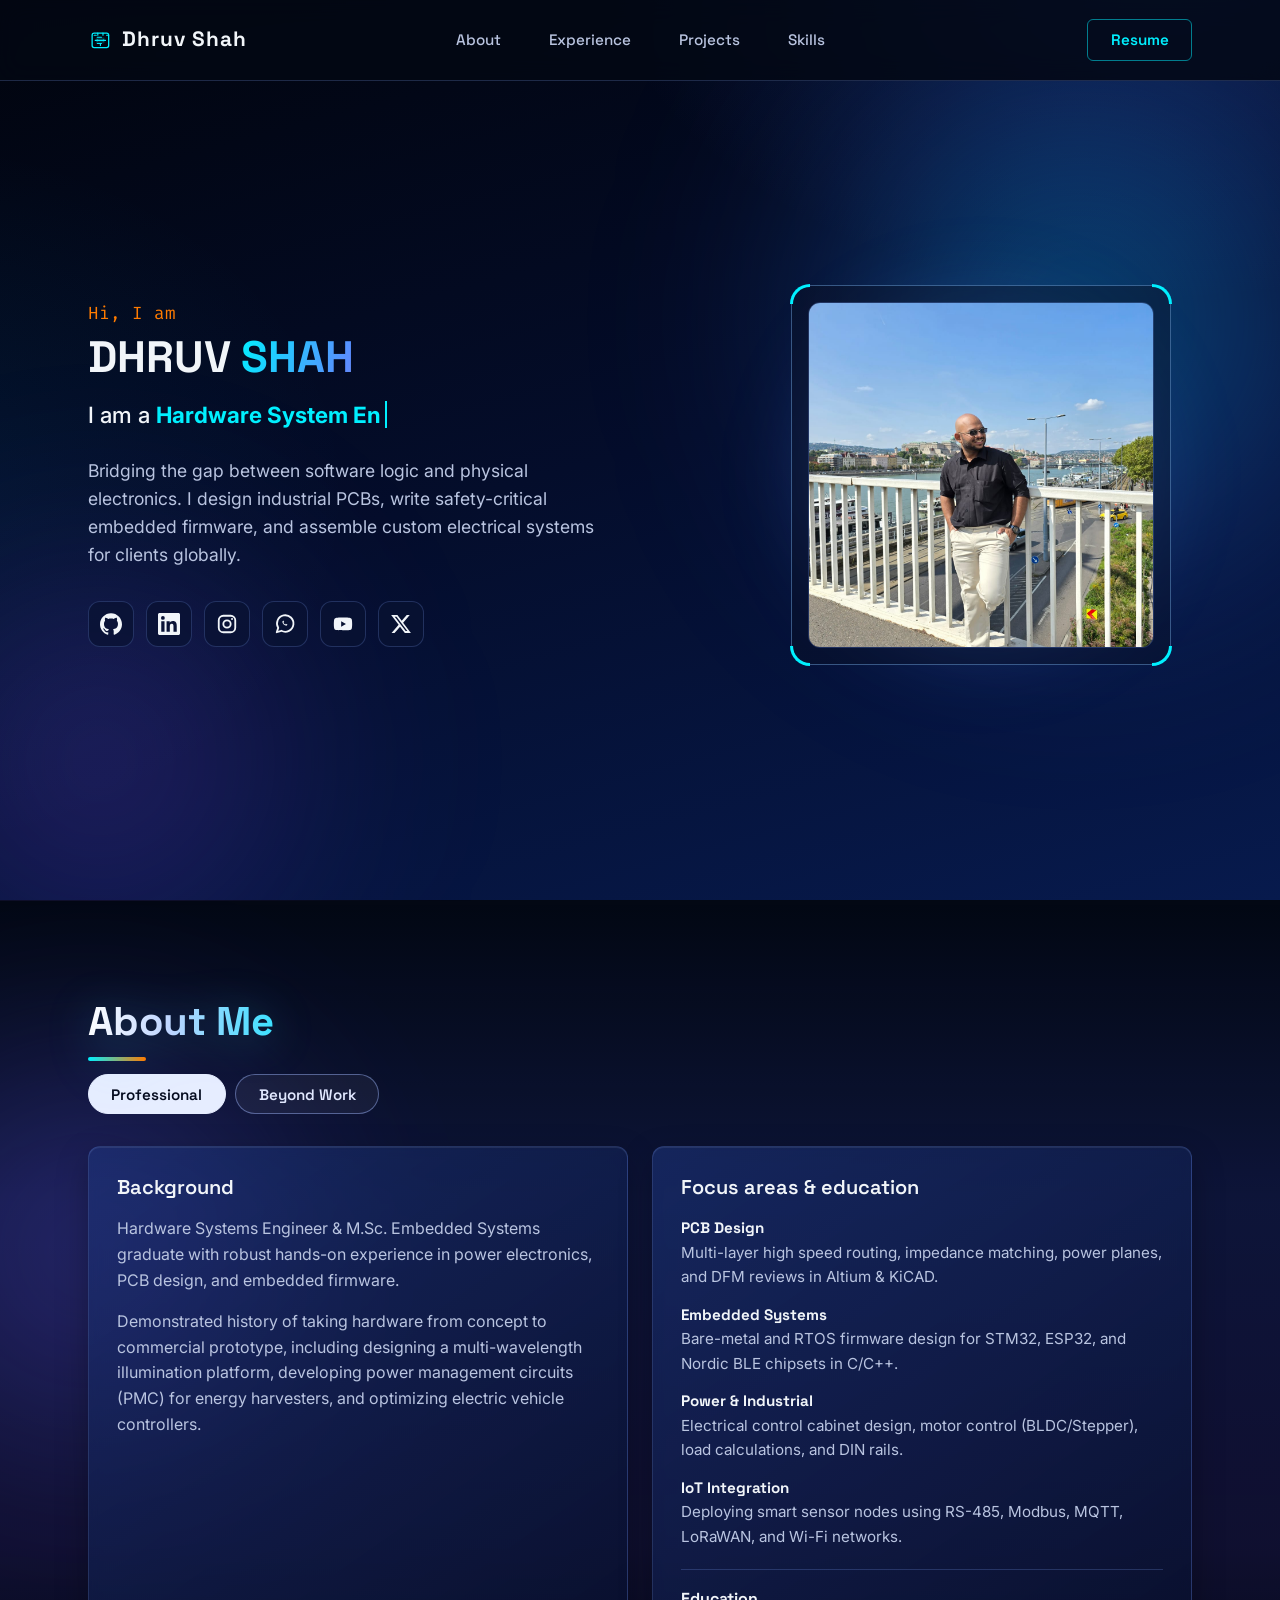
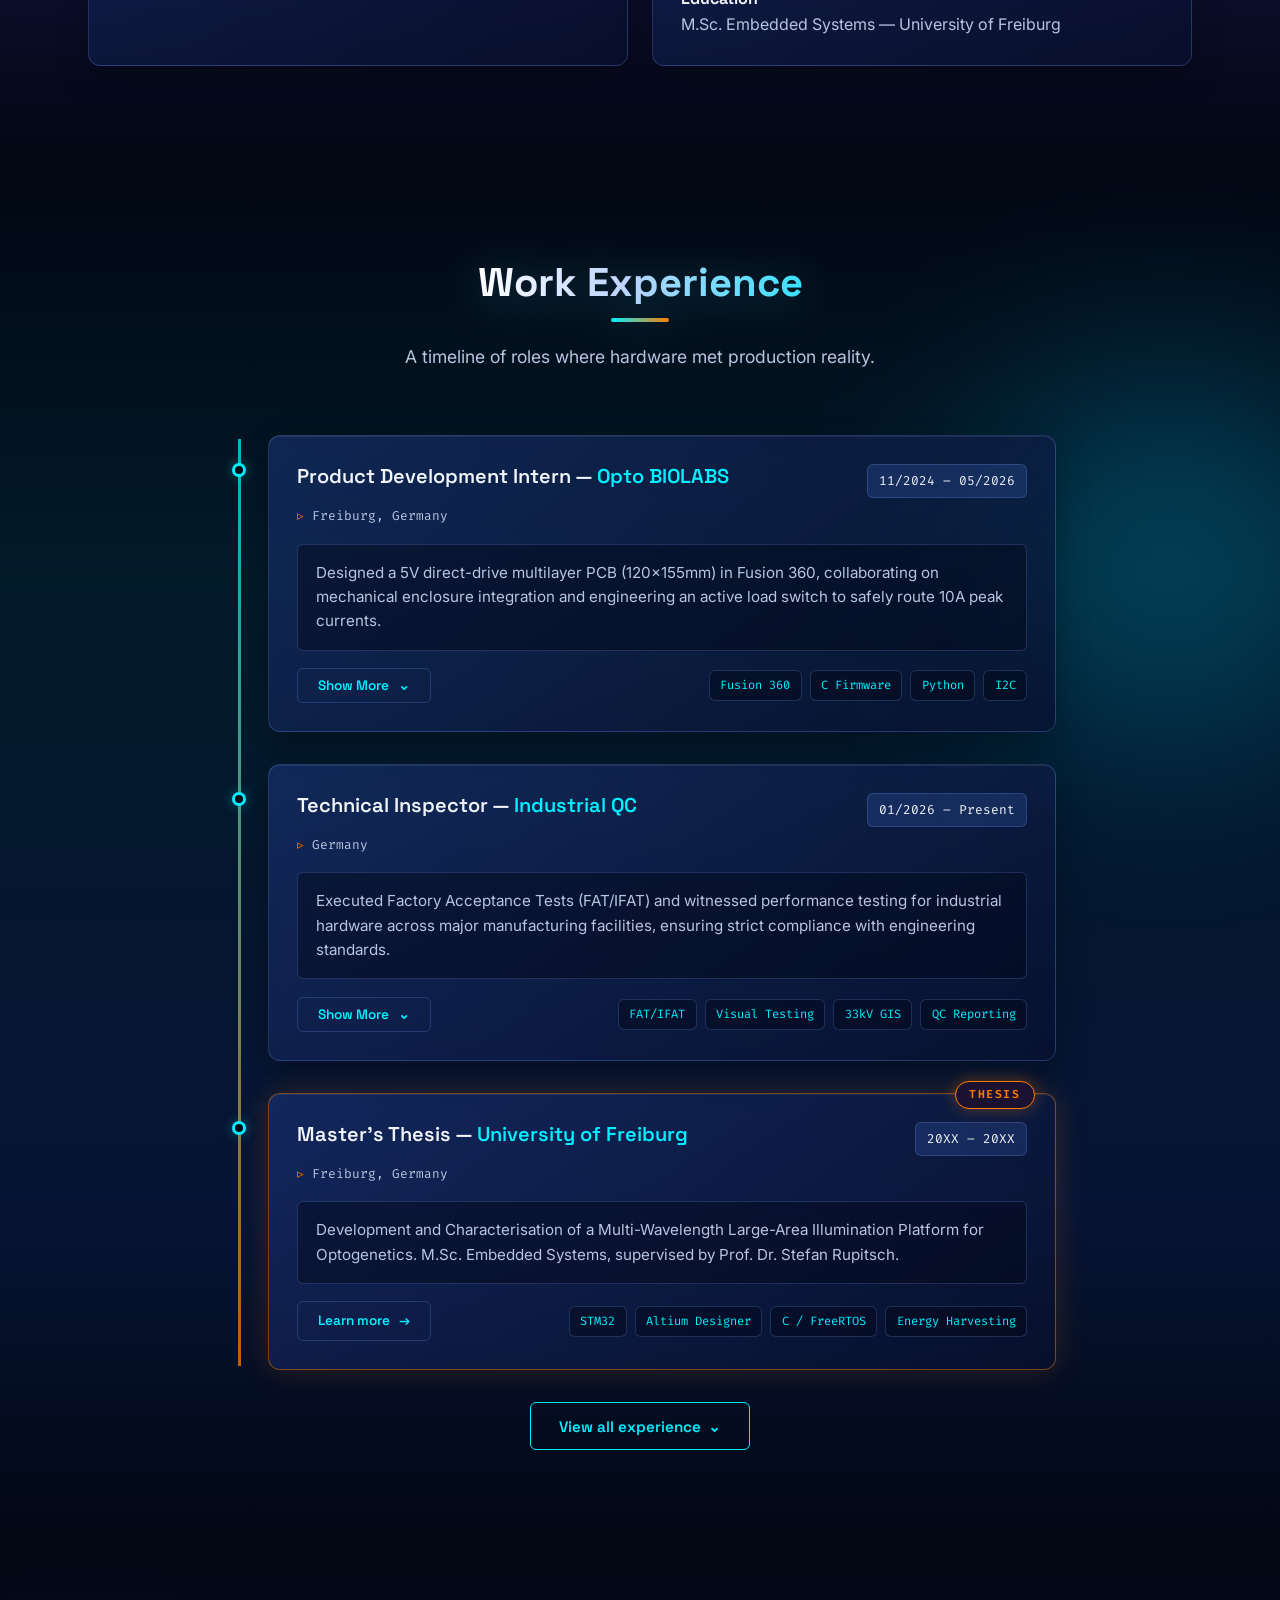
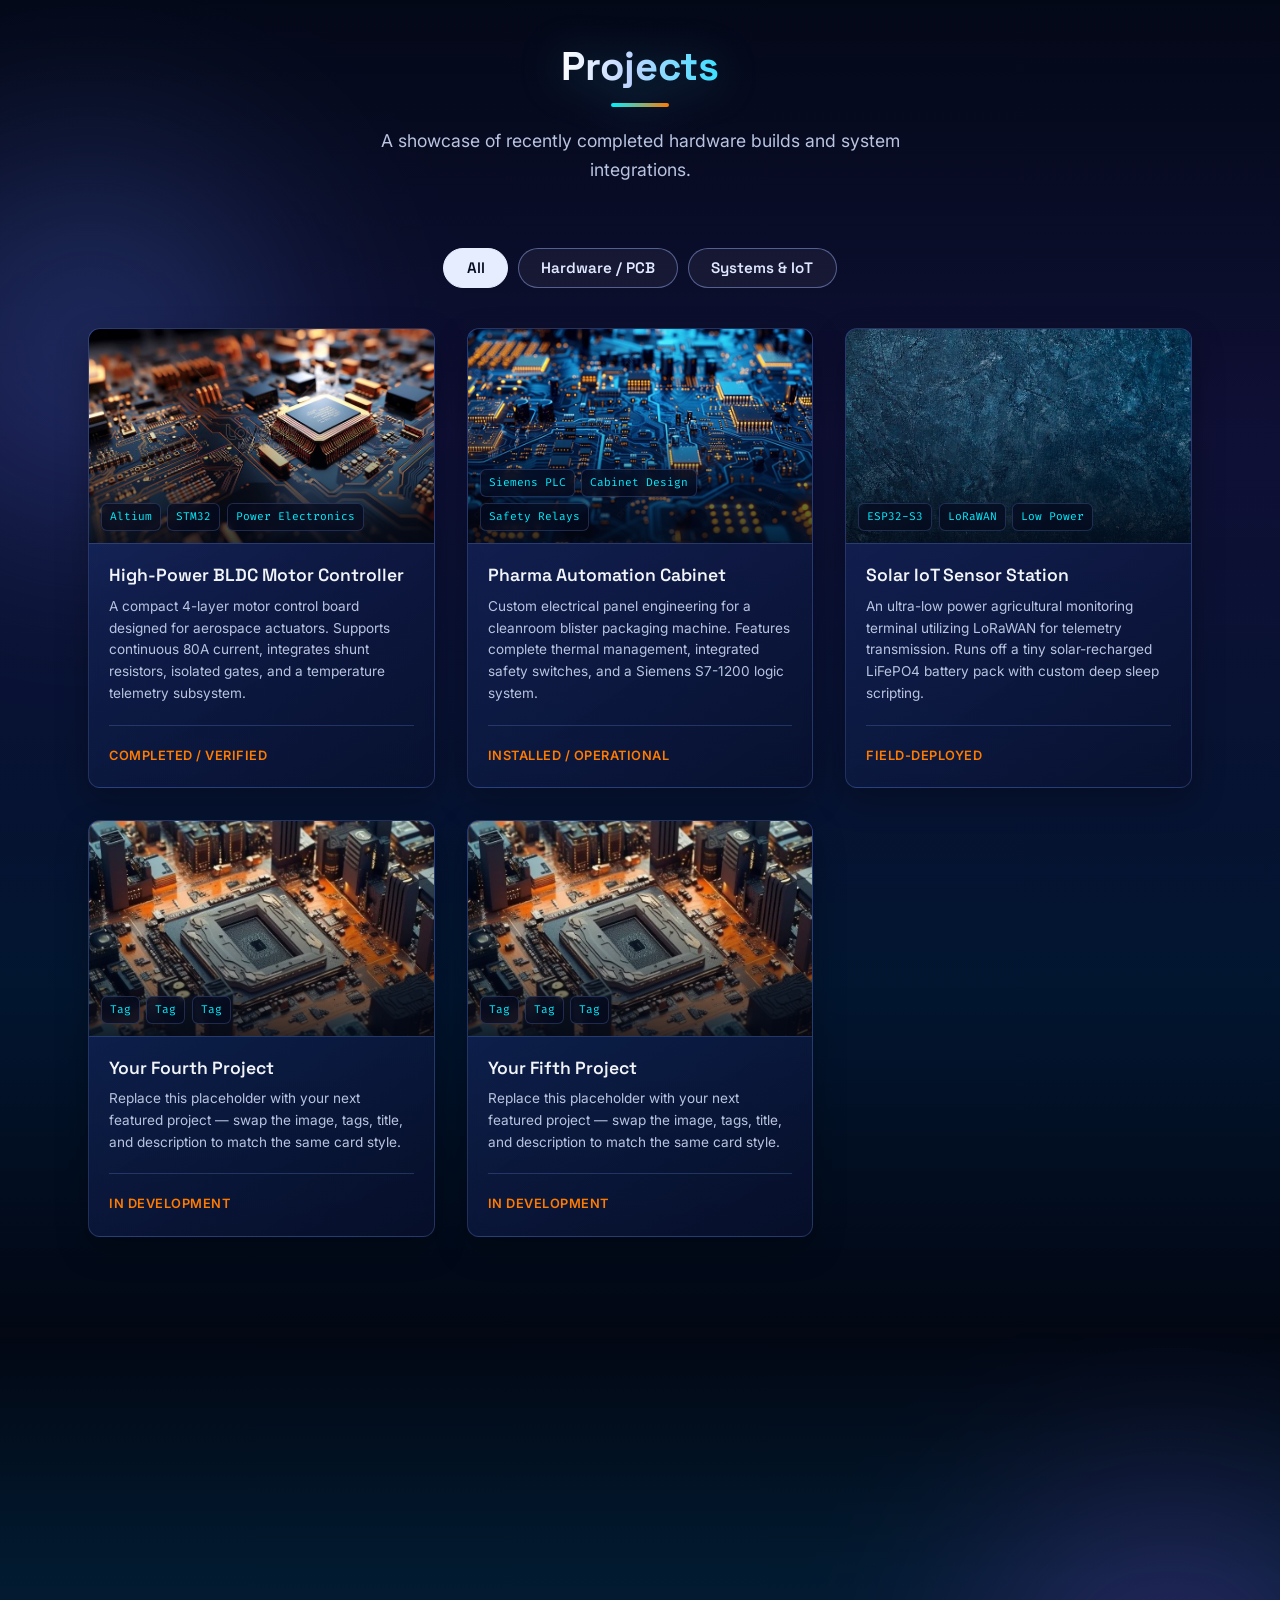
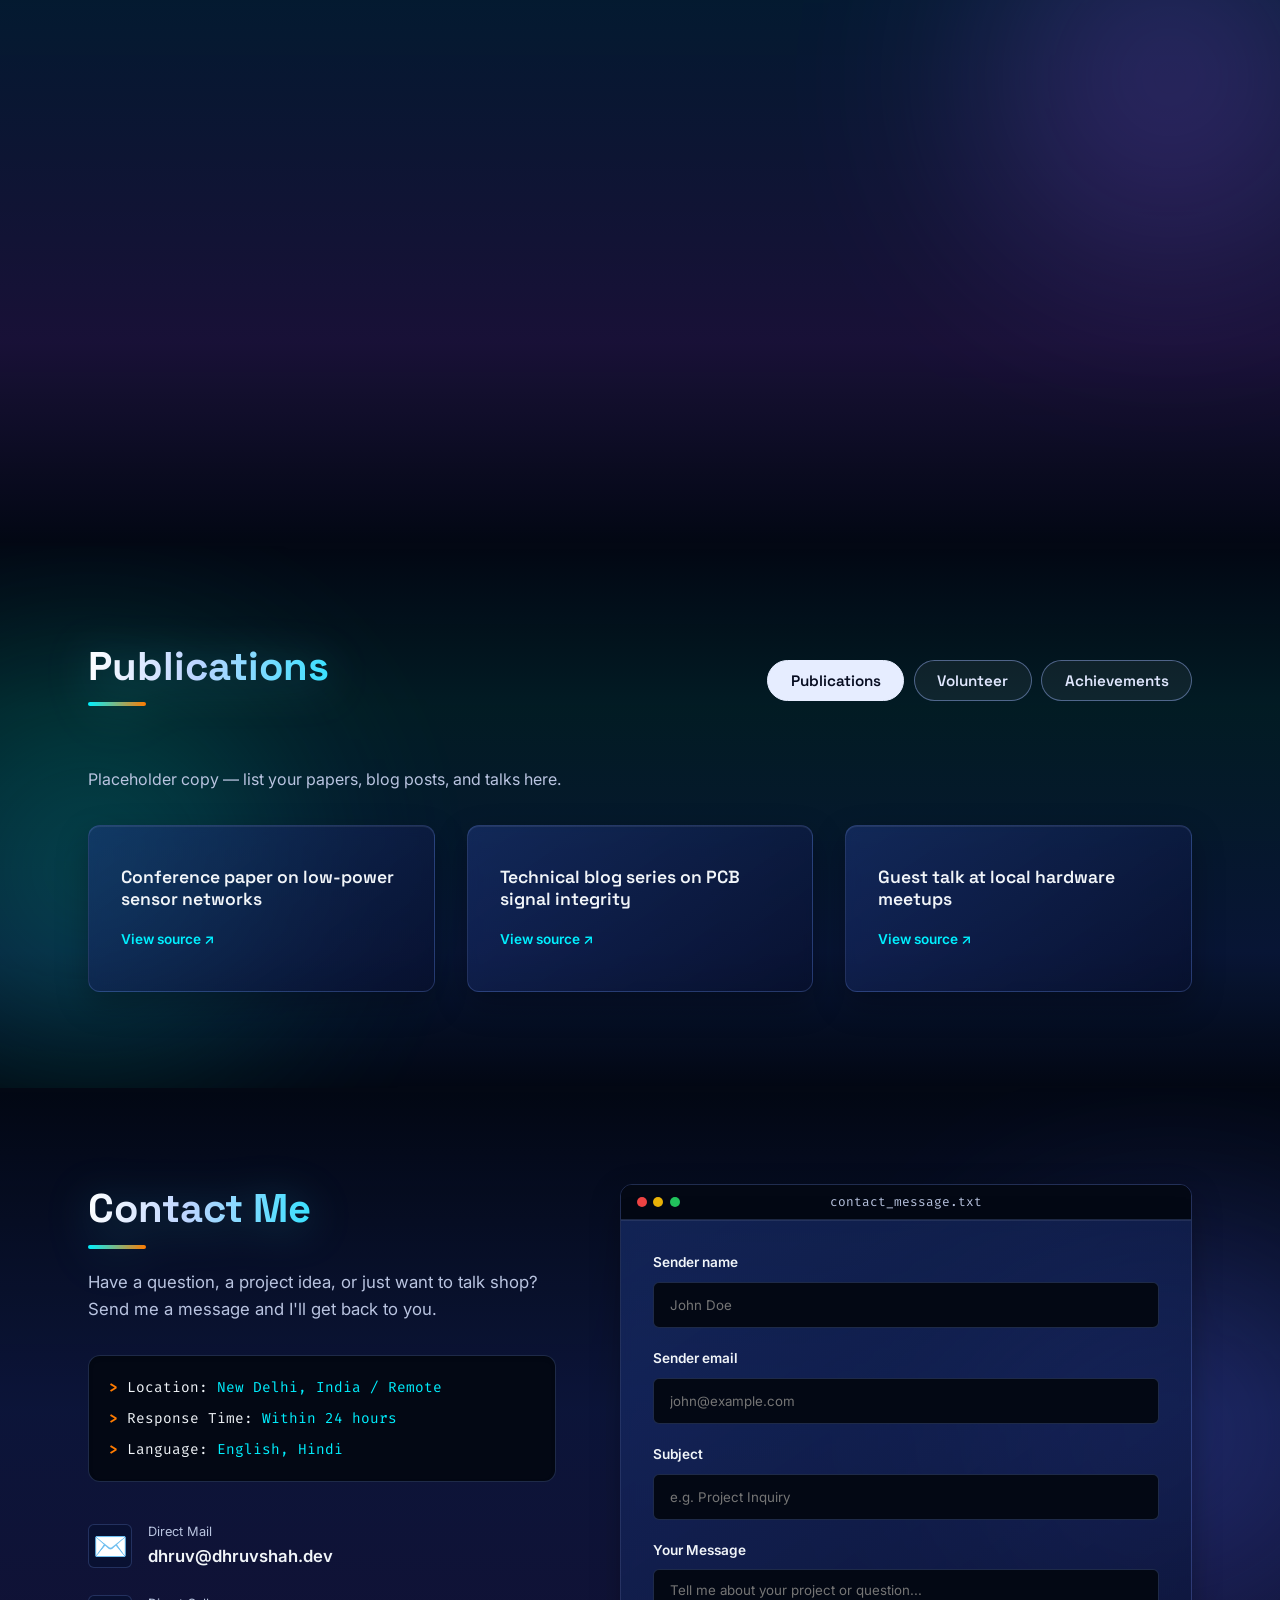
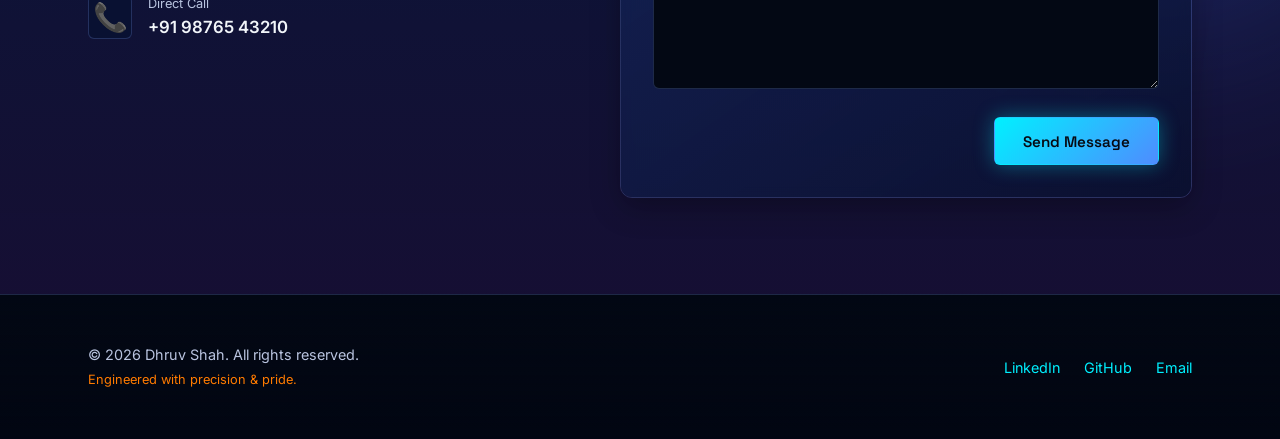
==== commit 824f3fcd: "Update stylesheet link path in index.html" ====
--- a/index.html
+++ b/index.html
@@ -11,7 +11,7 @@
   <link rel="preconnect" href="https://fonts.gstatic.com" crossorigin>
   <link href="https://fonts.googleapis.com/css2?family=Fira+Code:wght@400;600&family=Inter:wght@300;400;500;600;700&family=Space+Grotesk:wght@400;500;600;700&display=swap" rel="stylesheet">
   
-  <link rel="stylesheet" href="style.css" />
+  <link rel="stylesheet" href="./style.css" />
 </head>
 <body id="top">
   <a class="skip-link" href="#main">Skip to main content</a>
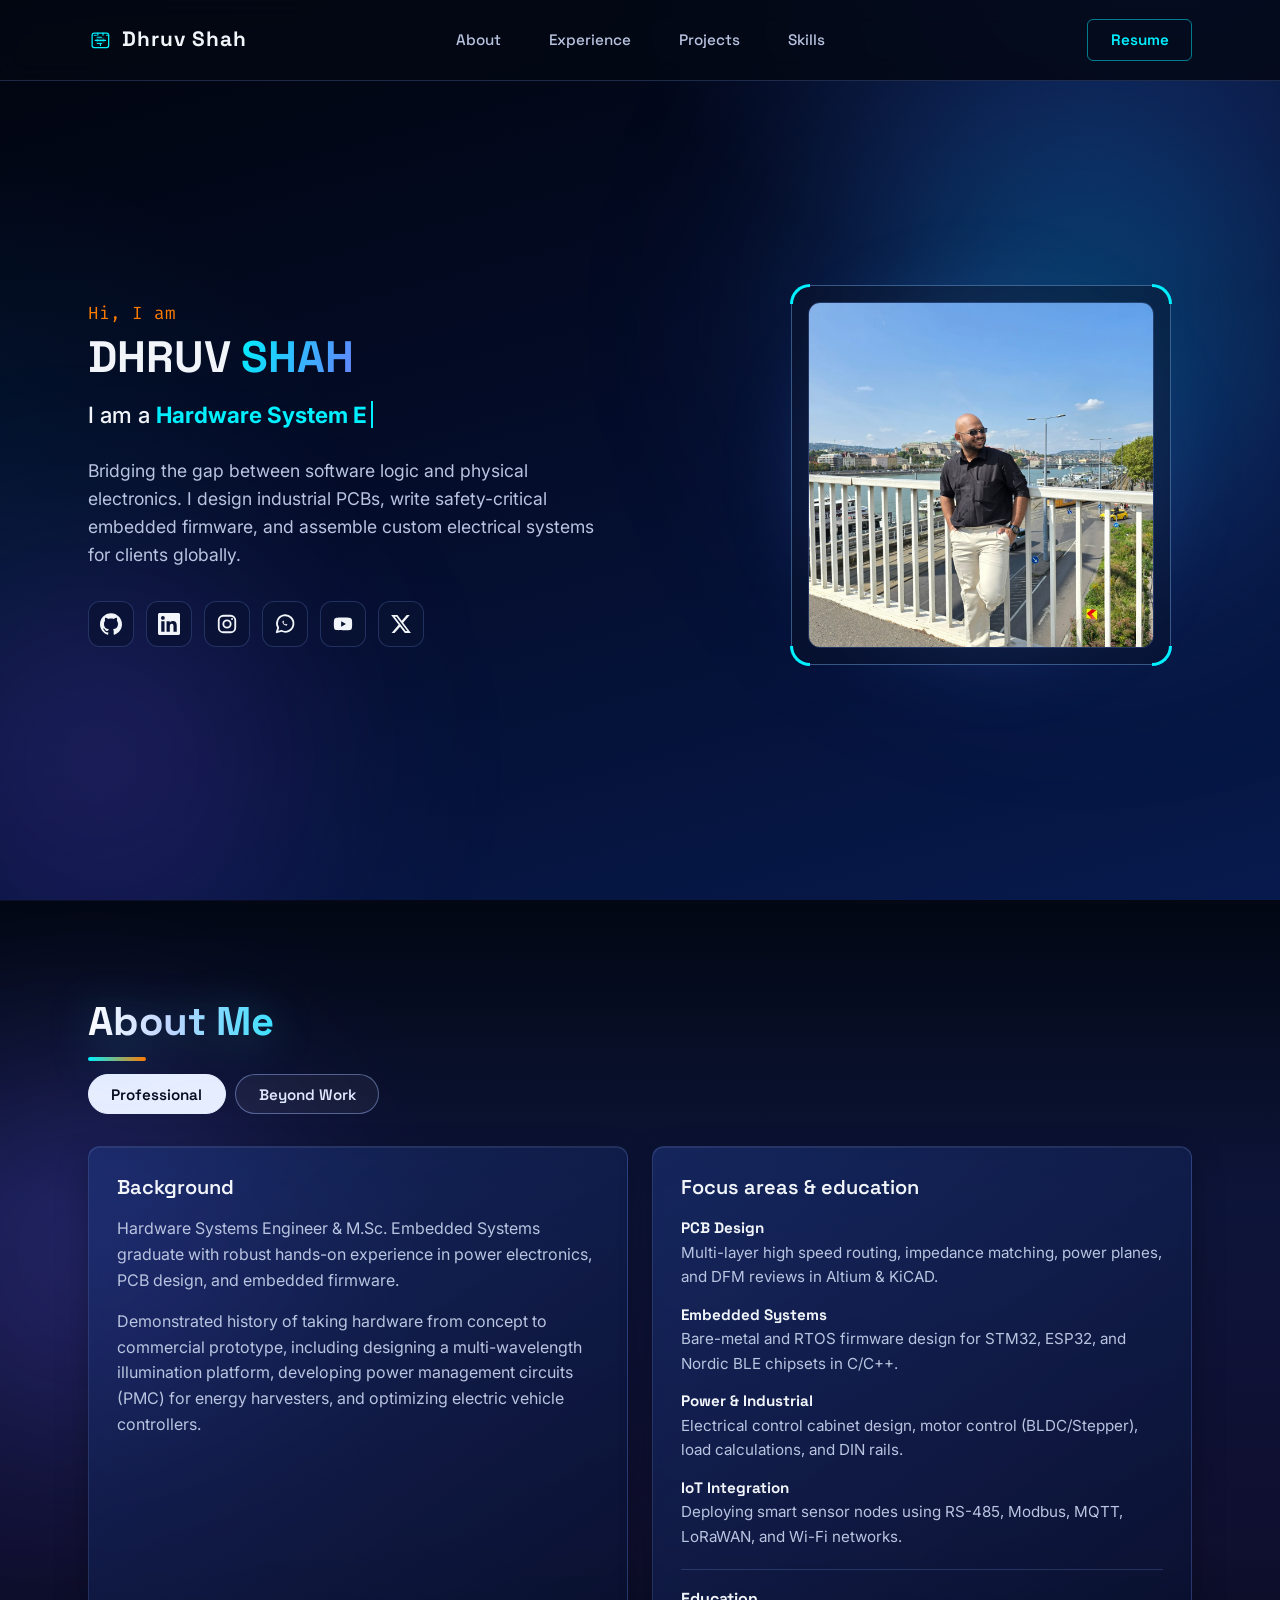
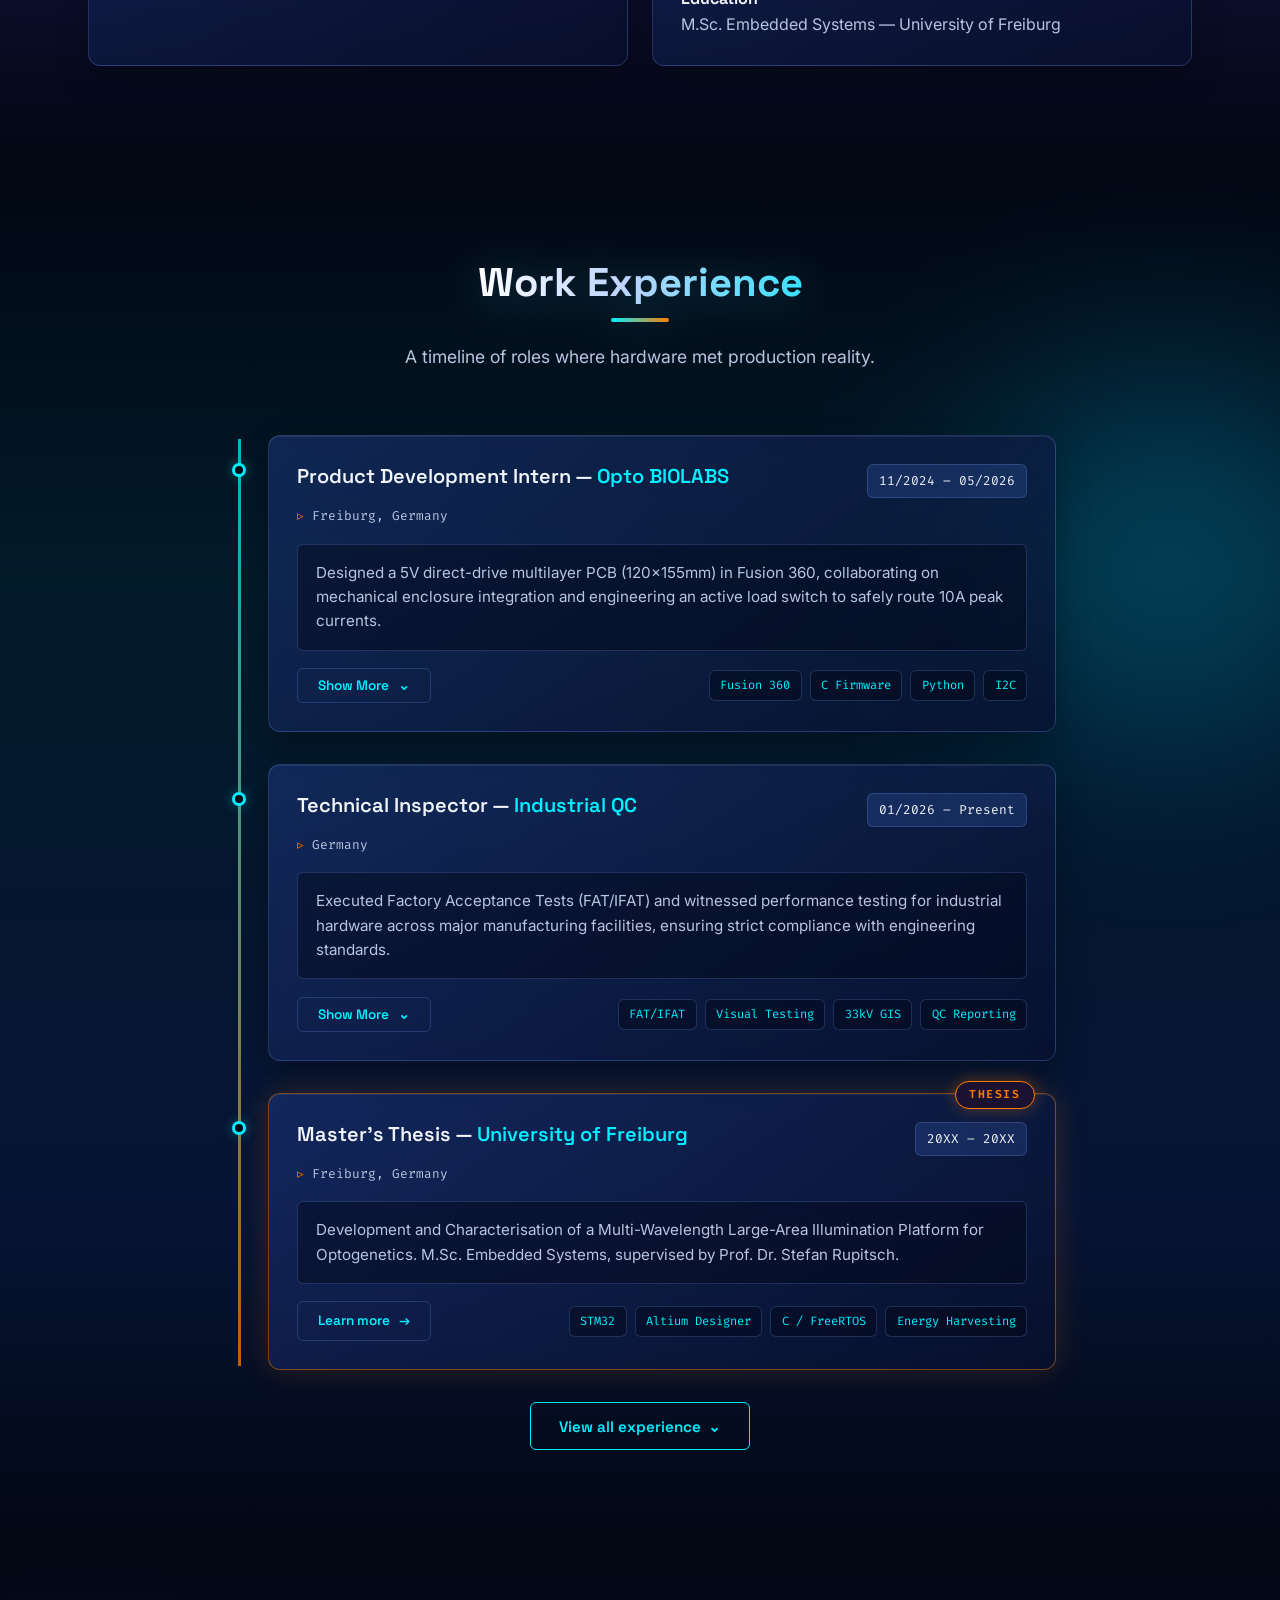
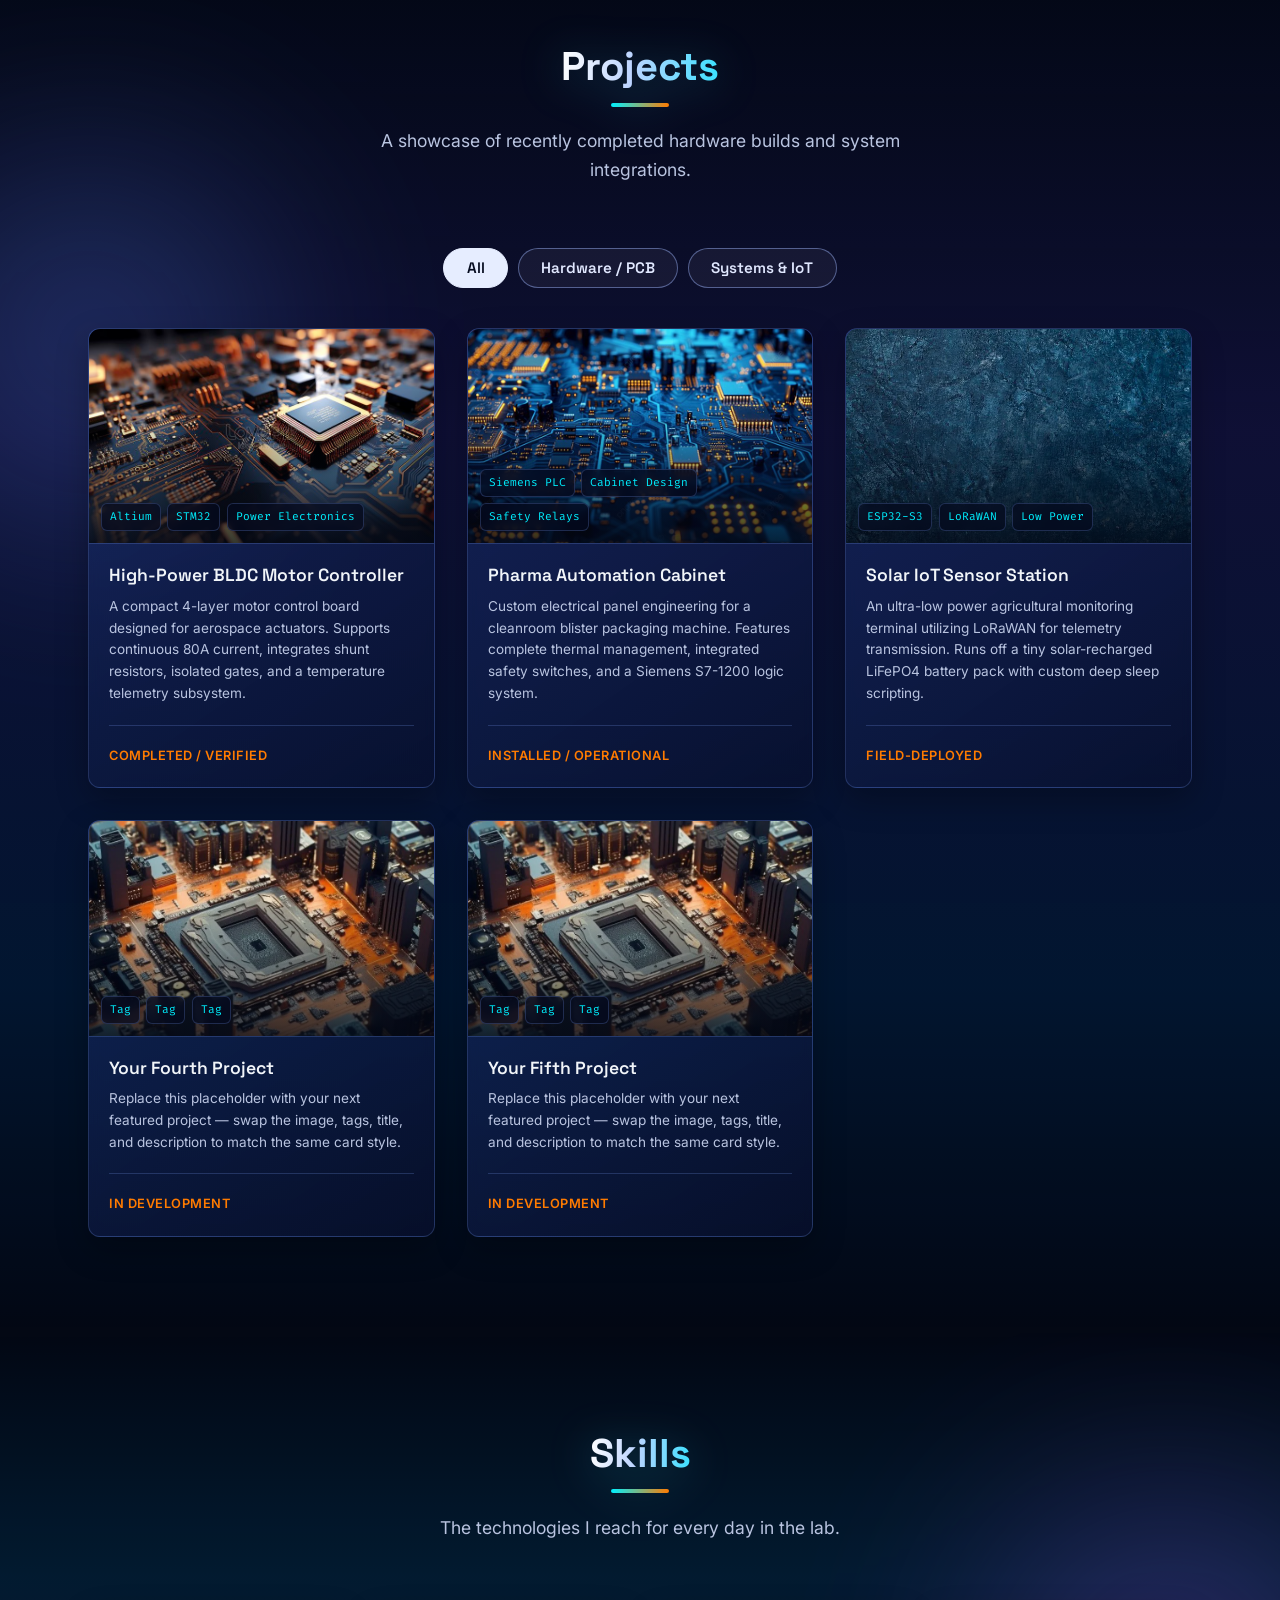
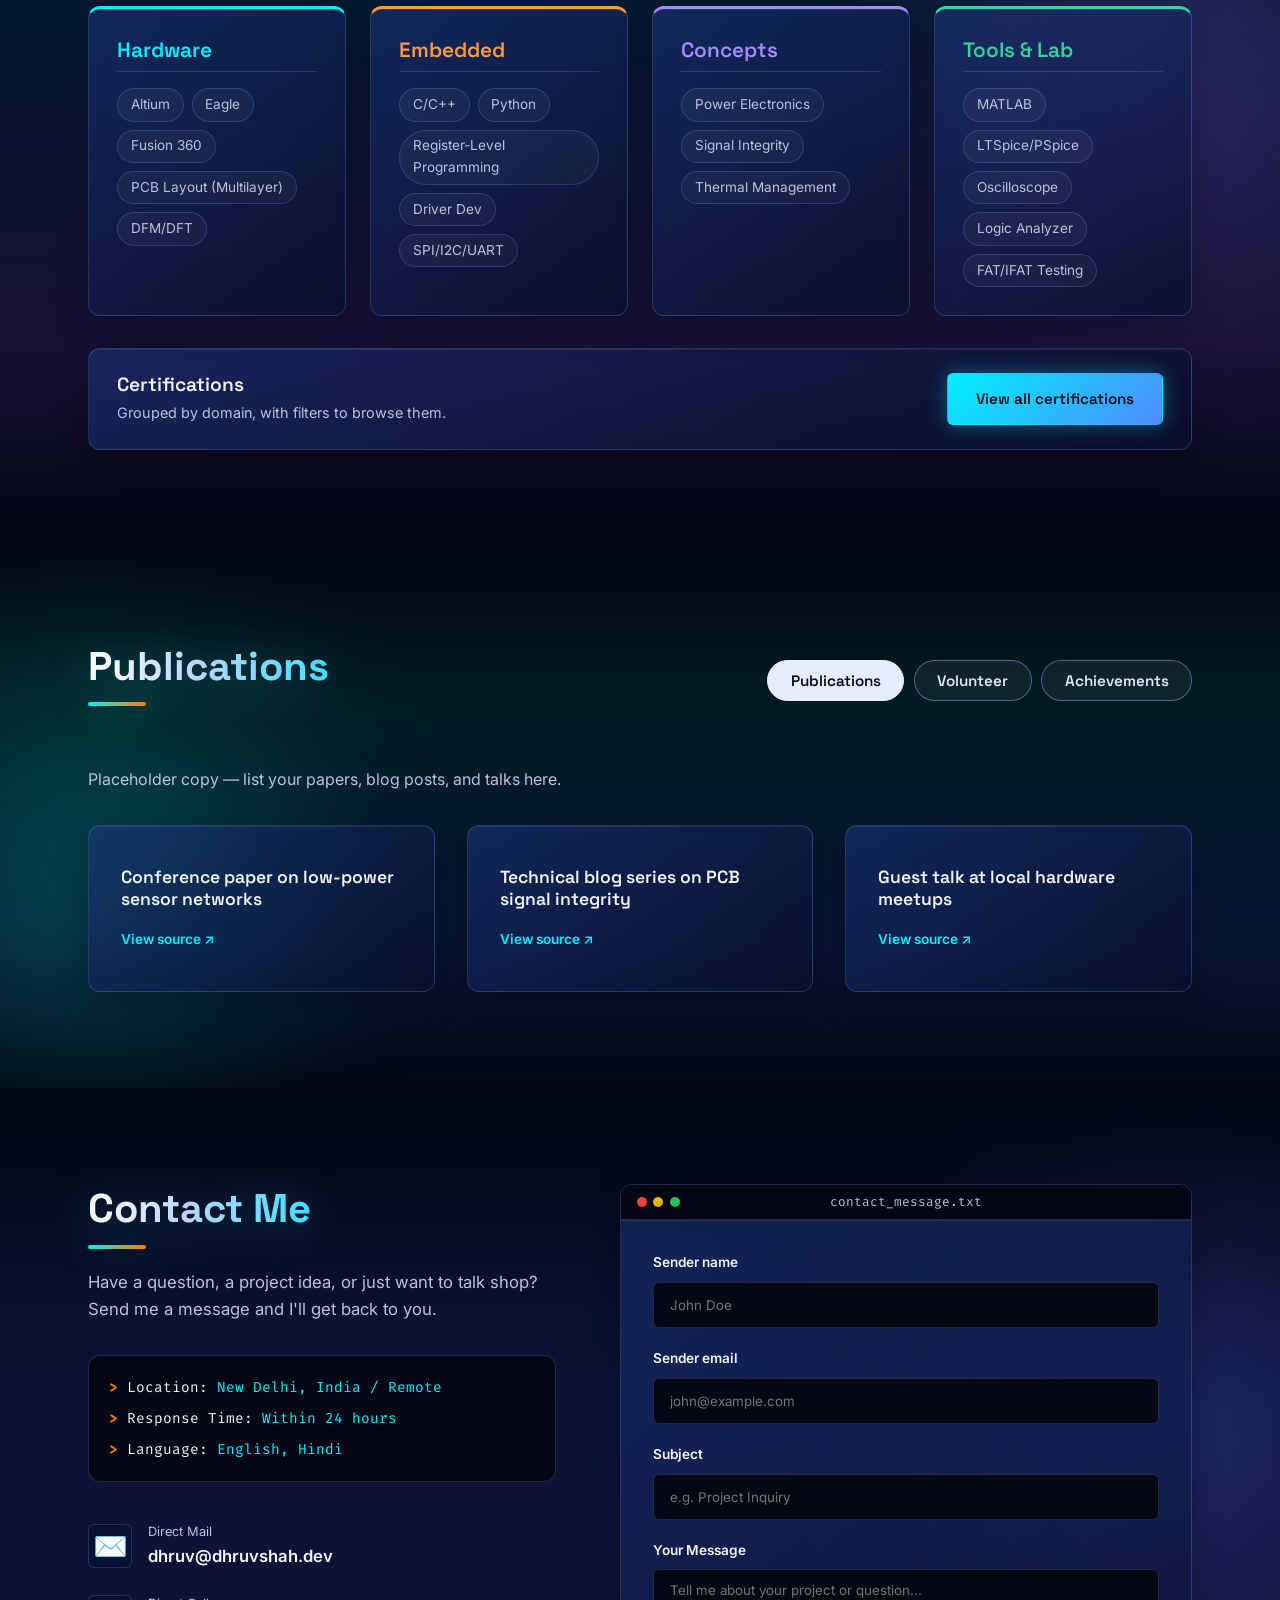
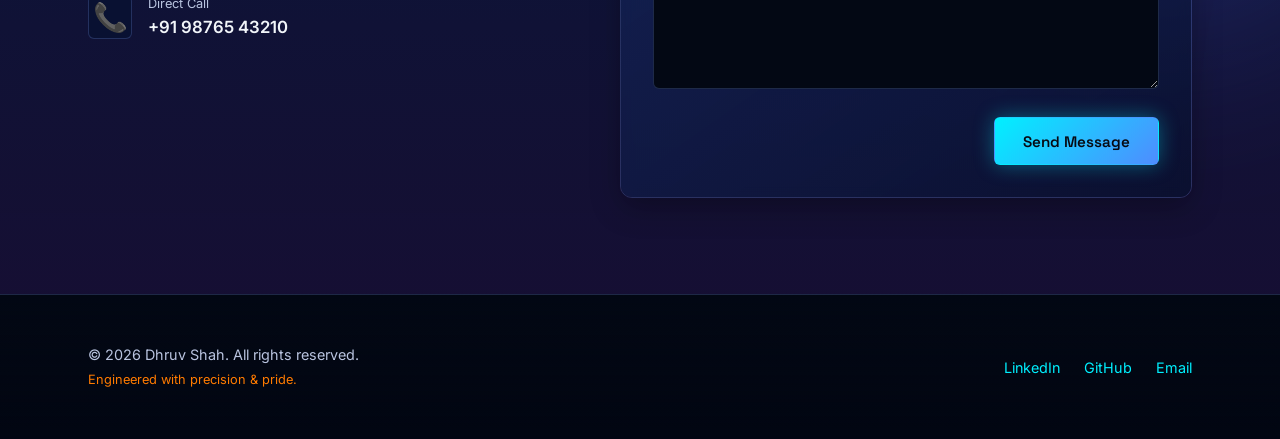
==== commit 7d776c6e: "Update script source path in index.html" ====
--- a/index.html
+++ b/index.html
@@ -430,6 +430,6 @@
     </div>
   </footer>
 
-  <script src="script.js"></script>
+  <script src="./script.js"></script>
 </body>
 </html>
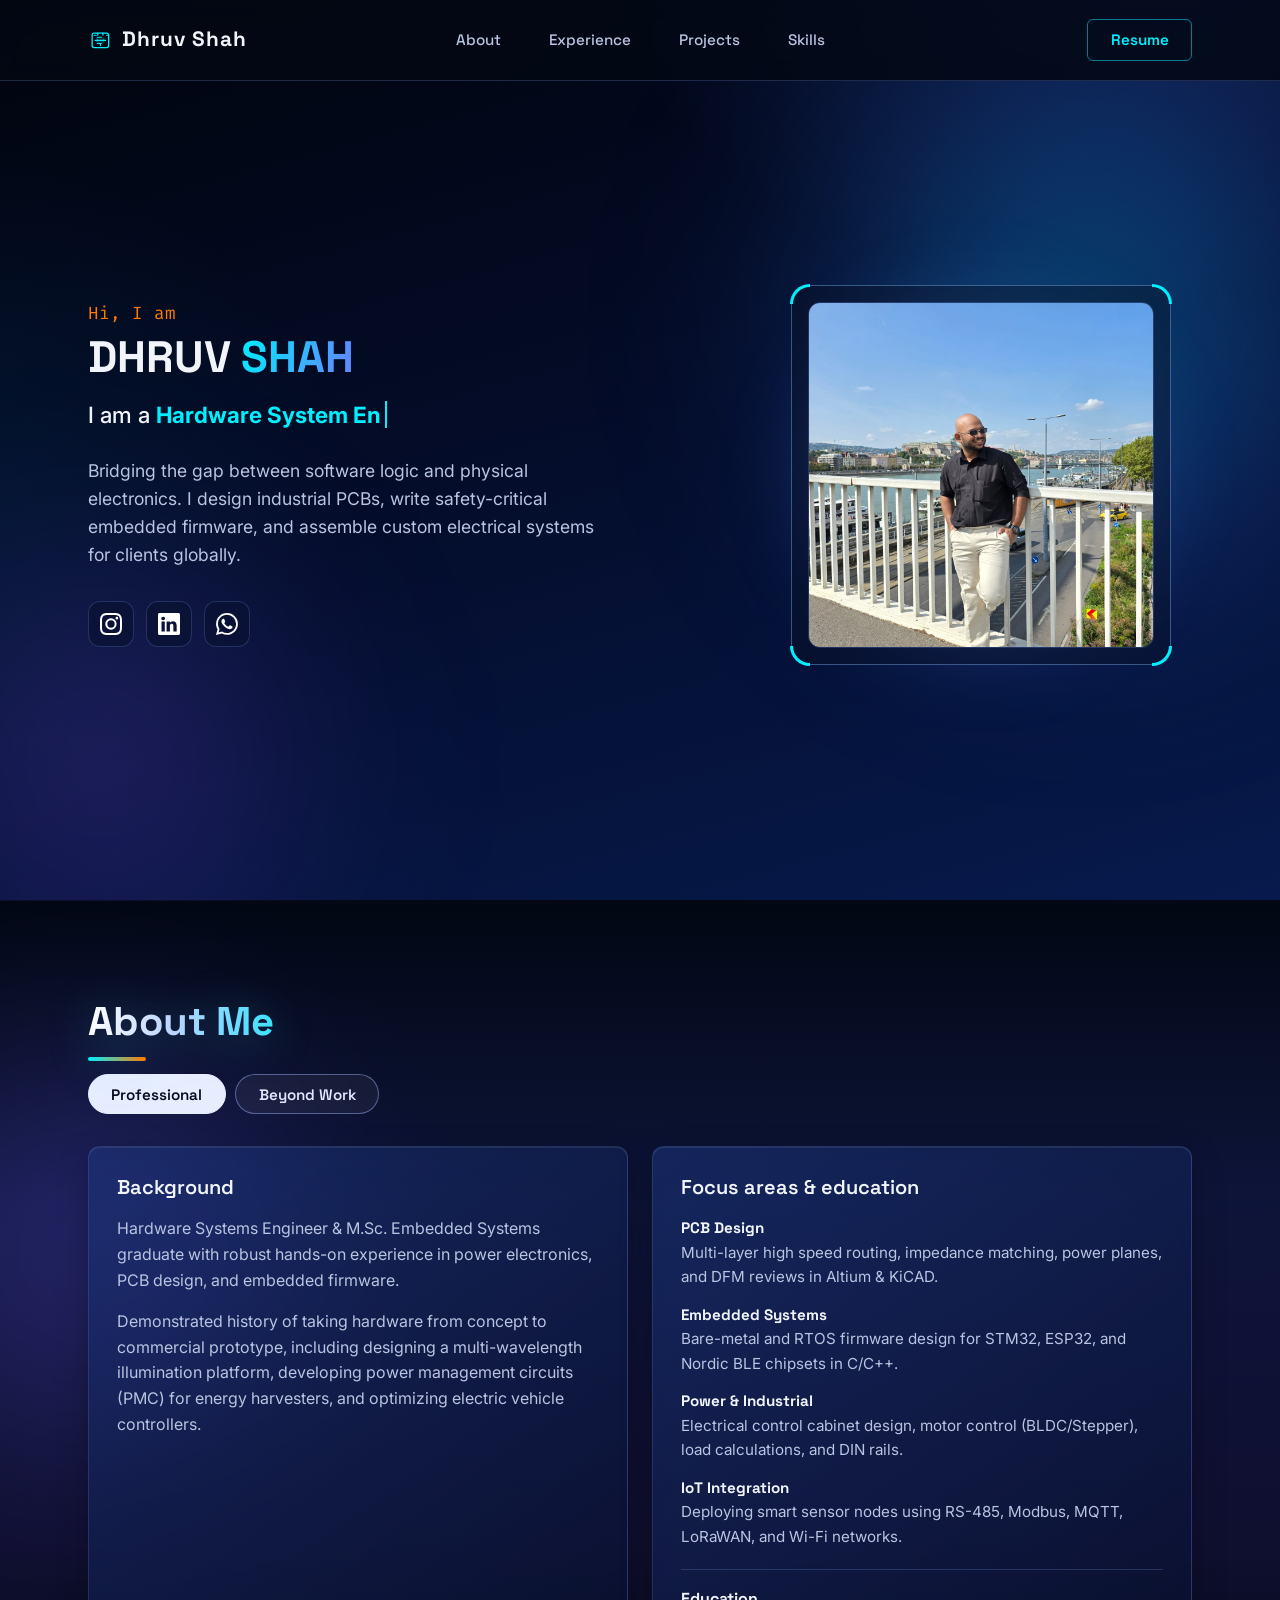
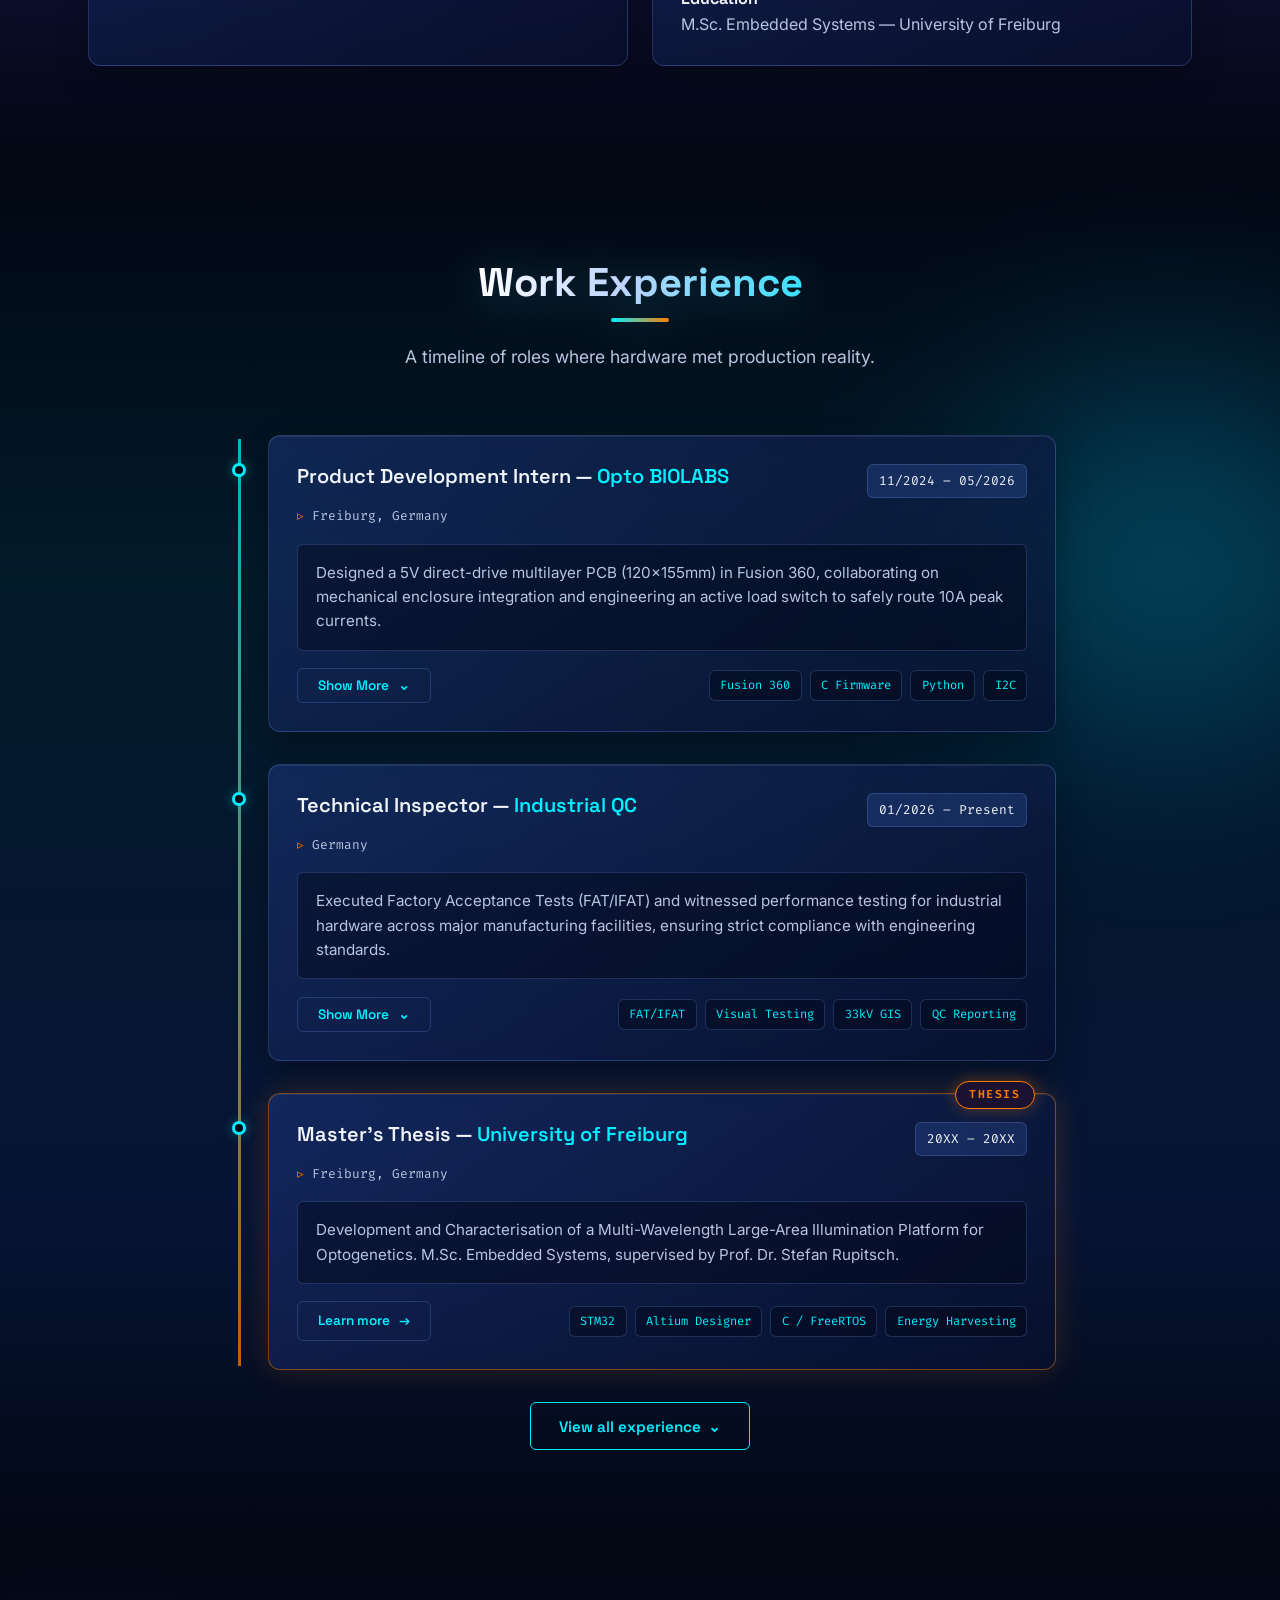
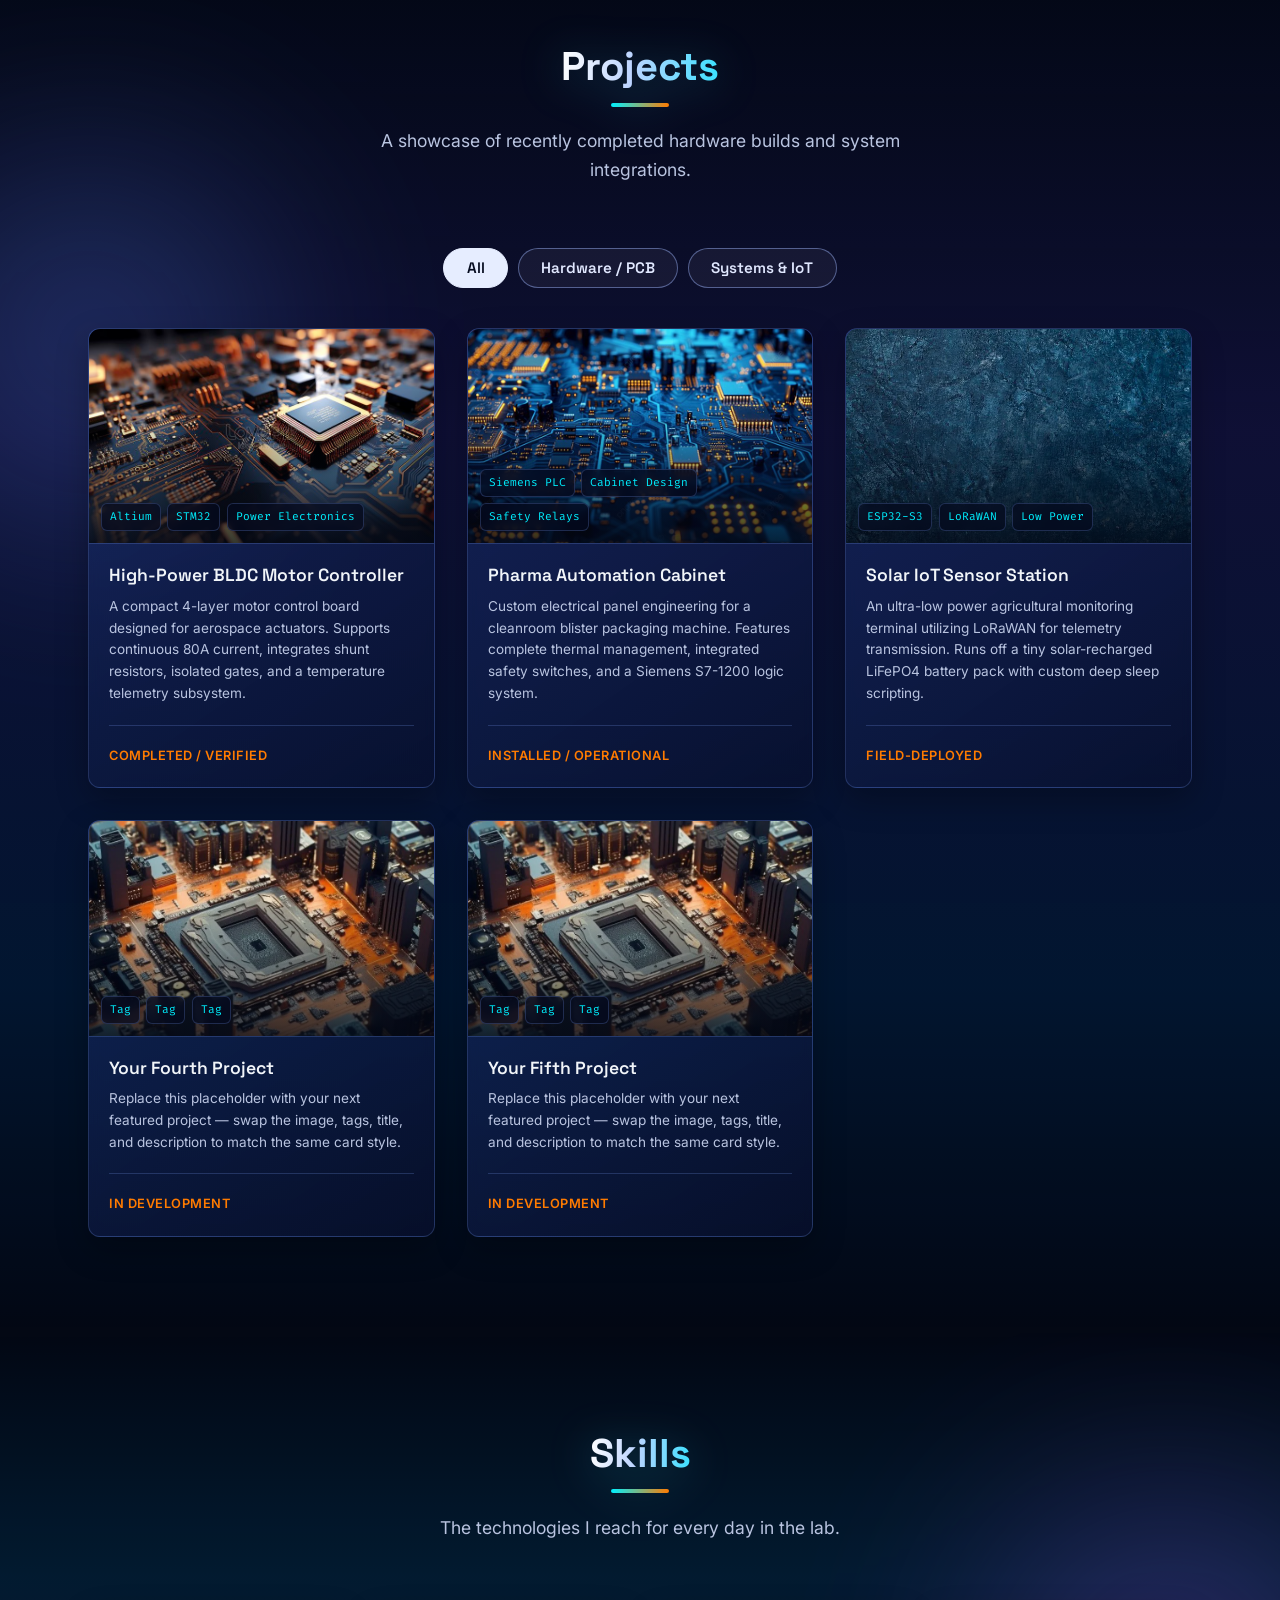
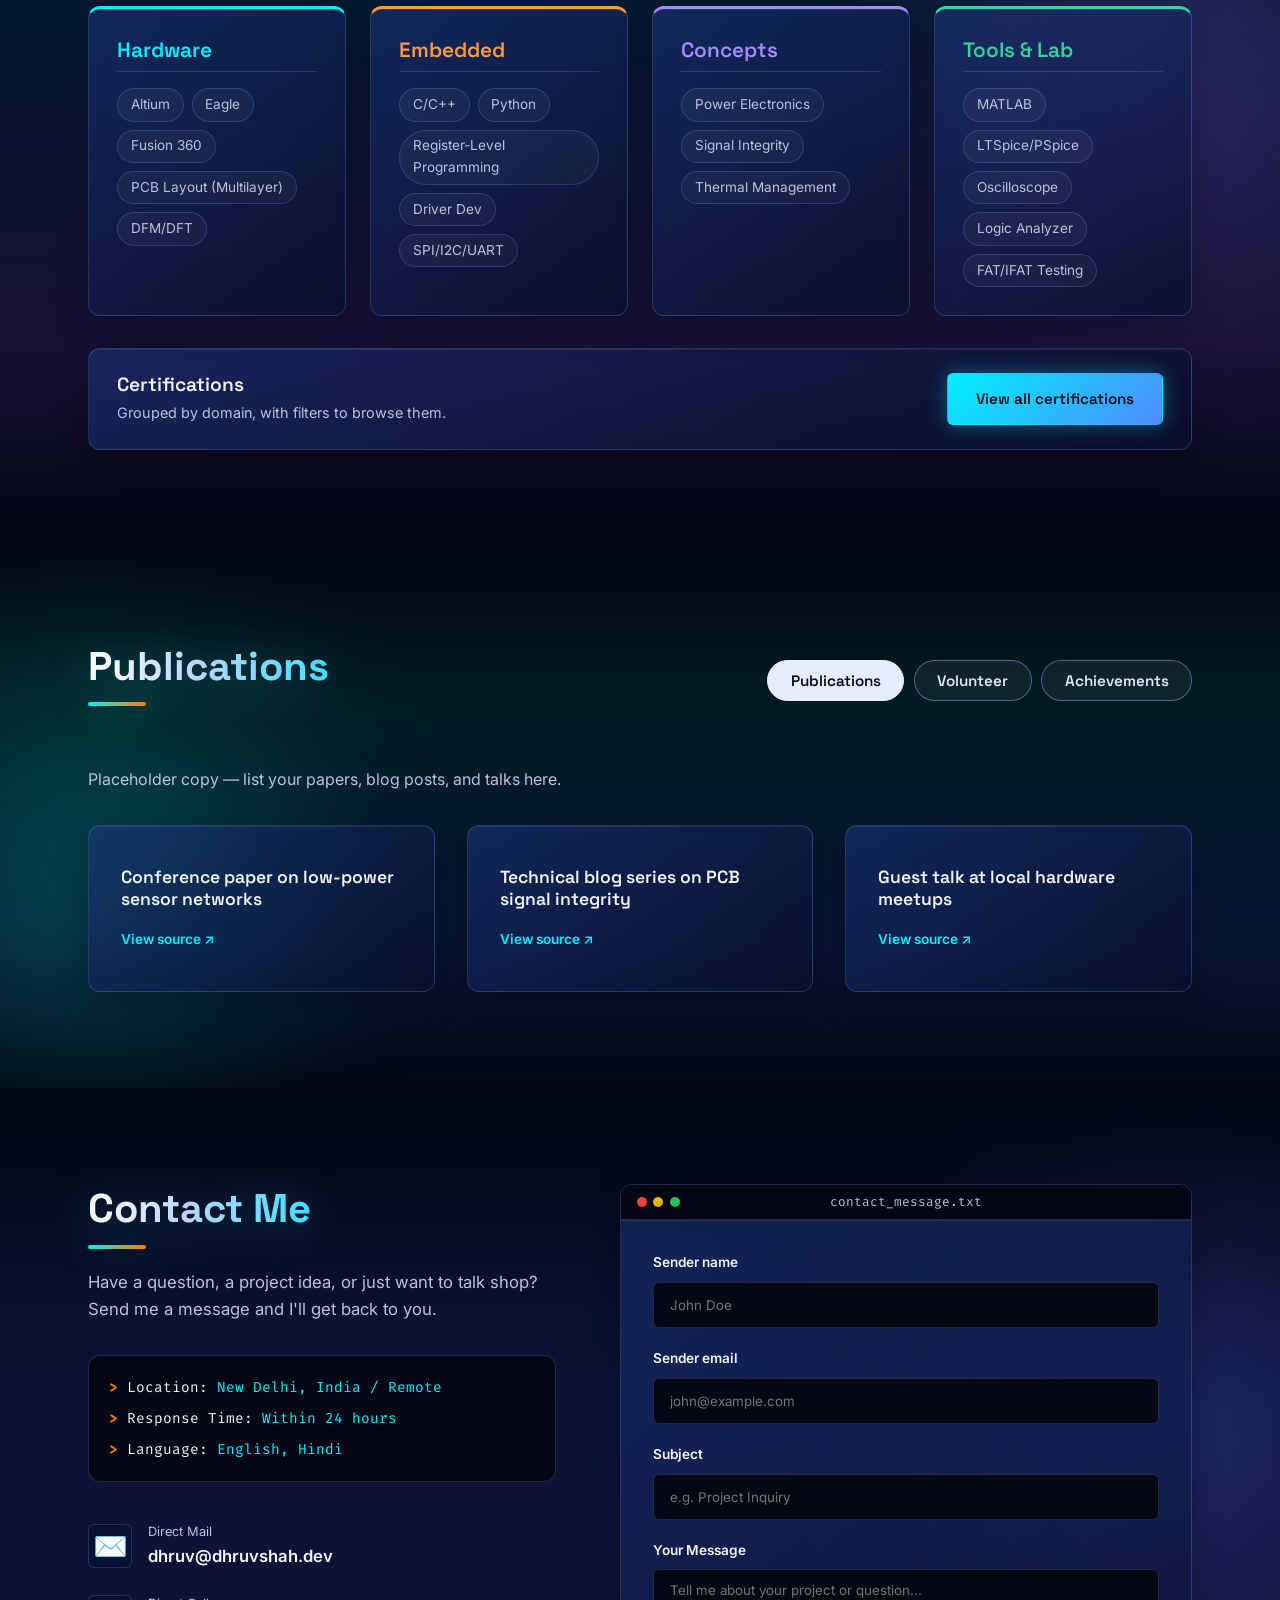
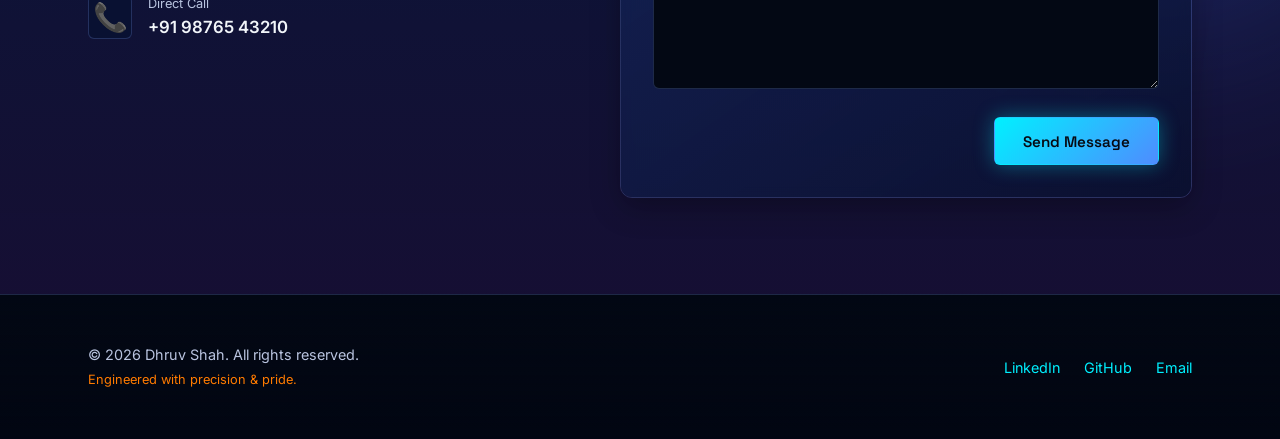
==== commit d68a63a8: "Minor Changes" ====
--- a/index.html
+++ b/index.html
@@ -1,18 +1,23 @@
 <!DOCTYPE html>
 <html lang="en">
+
 <head>
   <meta charset="UTF-8" />
   <meta name="viewport" content="width=device-width, initial-scale=1.0" />
   <title>Dhruv Shah</title>
-  <meta name="description" content="Portfolio of Dhruv Shah, an embedded systems engineer specializing in PCB layout, embedded firmware development, and industrial control systems." />
-  
+  <meta name="description"
+    content="Portfolio of Dhruv Shah, an embedded systems engineer specializing in PCB layout, embedded firmware development, and industrial control systems." />
+
   <!-- Google Fonts -->
   <link rel="preconnect" href="https://fonts.googleapis.com">
   <link rel="preconnect" href="https://fonts.gstatic.com" crossorigin>
-  <link href="https://fonts.googleapis.com/css2?family=Fira+Code:wght@400;600&family=Inter:wght@300;400;500;600;700&family=Space+Grotesk:wght@400;500;600;700&display=swap" rel="stylesheet">
-  
+  <link
+    href="https://fonts.googleapis.com/css2?family=Fira+Code:wght@400;600&family=Inter:wght@300;400;500;600;700&family=Space+Grotesk:wght@400;500;600;700&display=swap"
+    rel="stylesheet">
+
   <link rel="stylesheet" href="./style.css" />
 </head>
+
 <body id="top">
   <a class="skip-link" href="#main">Skip to main content</a>
 
@@ -25,7 +30,8 @@
             <svg viewBox="0 0 48 48" role="img" aria-hidden="true">
               <rect x="8" y="10" width="32" height="28" rx="4" fill="none" stroke="currentColor" stroke-width="2.5" />
               <rect x="16" y="18" width="16" height="12" rx="2" fill="currentColor" opacity="0.18" />
-              <path d="M19 14v-4m10 4v-4m-5 20v4m-8-20h-4m24 0h4M14 24h20m-16-6h8m-8 12h8" fill="none" stroke="currentColor" stroke-width="2.2" stroke-linecap="round" />
+              <path d="M19 14v-4m10 4v-4m-5 20v4m-8-20h-4m24 0h4M14 24h20m-16-6h8m-8 12h8" fill="none"
+                stroke="currentColor" stroke-width="2.2" stroke-linecap="round" />
               <circle cx="18" cy="24" r="1.8" fill="currentColor" />
               <circle cx="30" cy="24" r="1.8" fill="currentColor" />
             </svg>
@@ -42,8 +48,10 @@
         </ul>
       </nav>
       <a href="./assets/Dhruv_Shah_Resume.pdf" class="btn nav-resume" download>Resume</a>
-      <button id="menu-toggle" class="menu-toggle" aria-label="Open navigation menu" aria-expanded="false" aria-controls="mobile-menu">
-        <span class="menu-bar" aria-hidden="true"></span><span class="menu-bar" aria-hidden="true"></span><span class="menu-bar" aria-hidden="true"></span>
+      <button id="menu-toggle" class="menu-toggle" aria-label="Open navigation menu" aria-expanded="false"
+        aria-controls="mobile-menu">
+        <span class="menu-bar" aria-hidden="true"></span><span class="menu-bar" aria-hidden="true"></span><span
+          class="menu-bar" aria-hidden="true"></span>
       </button>
     </div>
     <div class="mobile-menu" id="mobile-menu">
@@ -68,17 +76,25 @@
         <div class="hero-text">
           <h1 id="hero-title">
             <span class="hero-sub">Hi, I am </span>
-            <span class="hero-main">DHRUV  <span class="accent-text">SHAH</span></span>
+            <span class="hero-main">DHRUV <span class="accent-text">SHAH</span></span>
           </h1>
           <p class="lede">I am a <span id="animated-headline" class="dynamic-word">Electronics Engineer</span></p>
-          <p class="hero-desc">Bridging the gap between software logic and physical electronics. I design industrial PCBs, write safety-critical embedded firmware, and assemble custom electrical systems for clients globally.</p>
-          <div class="social-btns" aria-label="Social links"><a href="https://github.com" class="social-btn" target="_blank" rel="noopener noreferrer" aria-label="GitHub"><svg viewBox="0 0 24 24" fill="currentColor" aria-hidden="true"><path d="M12 .297c-6.63 0-12 5.373-12 12 0 5.303 3.438 9.8 8.205 11.385.6.113.82-.258.82-.577 0-.285-.01-1.04-.015-2.04-3.338.724-4.042-1.61-4.042-1.61C4.422 18.07 3.633 17.7 3.633 17.7c-1.087-.744.084-.729.084-.729 1.205.084 1.838 1.236 1.838 1.236 1.07 1.835 2.809 1.305 3.495.998.108-.776.417-1.305.76-1.605-2.665-.3-5.466-1.332-5.466-5.93 0-1.31.465-2.38 1.235-3.22-.135-.303-.54-1.523.105-3.176 0 0 1.005-.322 3.3 1.23.96-.267 1.98-.399 3-.405 1.02.006 2.04.138 3 .405 2.28-1.552 3.285-1.23 3.285-1.23.645 1.653.24 2.873.12 3.176.765.84 1.23 1.91 1.23 3.22 0 4.61-2.805 5.625-5.475 5.92.42.36.81 1.096.81 2.22 0 1.606-.015 2.896-.015 3.286 0 .315.21.69.825.57C20.565 22.092 24 17.592 24 12.297c0-6.627-5.373-12-12-12"/></svg></a><a href="https://linkedin.com" class="social-btn" target="_blank" rel="noopener noreferrer" aria-label="LinkedIn"><svg viewBox="0 0 24 24" fill="currentColor" aria-hidden="true"><path d="M20.447 20.452h-3.554v-5.569c0-1.328-.027-3.037-1.852-3.037-1.853 0-2.136 1.445-2.136 2.939v5.667H9.351V9h3.414v1.561h.046c.477-.9 1.637-1.85 3.37-1.85 3.601 0 4.267 2.37 4.267 5.455v6.286zM5.337 7.433a2.062 2.062 0 1 1 0-4.125 2.062 2.062 0 0 1 0 4.125zM7.119 20.452H3.555V9h3.564v11.452zM22.225 0H1.771C.792 0 0 .774 0 1.729v20.542C0 23.227.792 24 1.771 24h20.451C23.2 24 24 23.227 24 22.271V1.729C24 .774 23.2 0 22.222 0z"/></svg></a><a href="https://instagram.com" class="social-btn" target="_blank" rel="noopener noreferrer" aria-label="Instagram"><svg viewBox="0 0 24 24" fill="none" stroke="currentColor" stroke-width="2" aria-hidden="true"><rect x="3" y="3" width="18" height="18" rx="5"/><circle cx="12" cy="12" r="4"/><circle cx="17.5" cy="6.5" r="1.1" fill="currentColor" stroke="none"/></svg></a><a href="https://wa.me/919876543210" class="social-btn" target="_blank" rel="noopener noreferrer" aria-label="WhatsApp"><svg viewBox="0 0 24 24" fill="none" stroke="currentColor" stroke-width="2" stroke-linecap="round" stroke-linejoin="round" aria-hidden="true"><path d="M3 21l1.6-4.8A9 9 0 1 1 8 19.4L3 21z"/><path d="M9 9.5c.5 2.2 2.3 4 4.5 4.5l1.3-1.3-1.8-.9-.8.8a4 4 0 0 1-1.9-1.9l.8-.8-.9-1.8L9 9.5z" fill="currentColor" stroke="none"/></svg></a><a href="https://youtube.com" class="social-btn" target="_blank" rel="noopener noreferrer" aria-label="YouTube"><svg viewBox="0 0 24 24" fill="currentColor" fill-rule="evenodd" aria-hidden="true"><path d="M21.6 7.2a2.5 2.5 0 0 0-1.8-1.8C18.2 5 12 5 12 5s-6.2 0-7.8.4A2.5 2.5 0 0 0 2.4 7.2C2 8.8 2 12 2 12s0 3.2.4 4.8a2.5 2.5 0 0 0 1.8 1.8C5.8 19 12 19 12 19s6.2 0 7.8-.4a2.5 2.5 0 0 0 1.8-1.8C22 15.2 22 12 22 12s0-3.2-.4-4.8zM10 15V9l5.2 3z"/></svg></a><a href="https://x.com" class="social-btn" target="_blank" rel="noopener noreferrer" aria-label="X"><svg viewBox="0 0 24 24" fill="currentColor" aria-hidden="true"><path d="M18.244 2.25h3.308l-7.227 8.26 8.502 11.24H16.17l-5.214-6.817L4.99 21.75H1.68l7.73-8.835L1.254 2.25H8.08l4.713 6.231zm-1.161 17.52h1.833L7.084 4.126H5.117z"/></svg></a></div>
+          <p class="hero-desc">Bridging the gap between software logic and physical electronics. I design industrial
+            PCBs, write safety-critical embedded firmware, and assemble custom electrical systems for clients globally.
+          </p>
+          <div class="social-btns" aria-label="Social links">
+            <a href="https://github.com" class="social-btn" target="_blank" rel="noopener noreferrer" aria-label="GitHub"><img src="./assets/icons/instagram.svg" alt="" width="22" height="22"></a>
+             <a href="https://github.com" class="social-btn" target="_blank" rel="noopener noreferrer" aria-label="GitHub"><img src="./assets/icons/linkedin.svg" alt="" width="22" height="22"></a>
+              <a href="https://github.com" class="social-btn" target="_blank" rel="noopener noreferrer" aria-label="GitHub"><img src="./assets/icons/whatsapp.svg" alt="" width="22" height="22"></a>
+          </div>
         </div>
         <div class="hero-visual">
           <div class="circuit-frame">
             <div class="glow-bg"></div>
-            <img src="./assets/Dhruv.jpeg" width="480" height="480" alt="Dhruv Shah working in his electronics laboratory" class="portrait-img" />
-            <div class="frame-corners"><span class="corner top-left"></span><span class="corner top-right"></span><span class="corner bottom-left"></span><span class="corner bottom-right"></span></div>
+            <img src="./assets/Dhruv.jpeg" width="480" height="480"
+              alt="Dhruv Shah working in his electronics laboratory" class="portrait-img" />
+            <div class="frame-corners"><span class="corner top-left"></span><span class="corner top-right"></span><span
+                class="corner bottom-left"></span><span class="corner bottom-right"></span></div>
           </div>
         </div>
       </div>
@@ -90,7 +106,8 @@
         <div class="head-stack">
           <h2 id="about-title" class="section-title">About Me</h2>
           <div class="tablist" role="tablist" aria-label="About me views" data-tabgroup="about">
-            <button type="button" class="tab active" role="tab" aria-selected="true" data-tab="pro">Professional</button>
+            <button type="button" class="tab active" role="tab" aria-selected="true"
+              data-tab="pro">Professional</button>
             <button type="button" class="tab" role="tab" aria-selected="false" data-tab="fun">Beyond Work</button>
           </div>
         </div>
@@ -98,16 +115,23 @@
           <div class="pro-grid">
             <div class="info-card">
               <h3>Background</h3>
-              <p>Hardware Systems Engineer &amp; M.Sc. Embedded Systems graduate with robust hands-on experience in power electronics, PCB design, and embedded firmware.</p>
-              <p>Demonstrated history of taking hardware from concept to commercial prototype, including designing a multi-wavelength illumination platform, developing power management circuits (PMC) for energy harvesters, and optimizing electric vehicle controllers.</p>
+              <p>Hardware Systems Engineer &amp; M.Sc. Embedded Systems graduate with robust hands-on experience in
+                power electronics, PCB design, and embedded firmware.</p>
+              <p>Demonstrated history of taking hardware from concept to commercial prototype, including designing a
+                multi-wavelength illumination platform, developing power management circuits (PMC) for energy
+                harvesters, and optimizing electric vehicle controllers.</p>
             </div>
             <div class="info-card">
               <h3>Focus areas &amp; education</h3>
               <ul class="focus-list">
-                <li><strong>PCB Design</strong>Multi-layer high speed routing, impedance matching, power planes, and DFM reviews in Altium &amp; KiCAD.</li>
-                <li><strong>Embedded Systems</strong>Bare-metal and RTOS firmware design for STM32, ESP32, and Nordic BLE chipsets in C/C++.</li>
-                <li><strong>Power &amp; Industrial</strong>Electrical control cabinet design, motor control (BLDC/Stepper), load calculations, and DIN rails.</li>
-                <li><strong>IoT Integration</strong>Deploying smart sensor nodes using RS-485, Modbus, MQTT, LoRaWAN, and Wi-Fi networks.</li>
+                <li><strong>PCB Design</strong>Multi-layer high speed routing, impedance matching, power planes, and DFM
+                  reviews in Altium &amp; KiCAD.</li>
+                <li><strong>Embedded Systems</strong>Bare-metal and RTOS firmware design for STM32, ESP32, and Nordic
+                  BLE chipsets in C/C++.</li>
+                <li><strong>Power &amp; Industrial</strong>Electrical control cabinet design, motor control
+                  (BLDC/Stepper), load calculations, and DIN rails.</li>
+                <li><strong>IoT Integration</strong>Deploying smart sensor nodes using RS-485, Modbus, MQTT, LoRaWAN,
+                  and Wi-Fi networks.</li>
               </ul>
               <p class="edu"><strong>Education</strong>M.Sc. Embedded Systems — University of Freiburg</p>
             </div>
@@ -115,9 +139,14 @@
         </div>
         <div class="tab-pane" data-pane-group="about" data-pane="fun">
           <div class="info-card beyond-box">
-            <p>When I’m not designing circuits or writing firmware, I’m usually building and restoring mechanical keyboards, brewing specialty coffee, shooting film photography, or modding retro gaming consoles. Weekends mean cycling and hiking.</p>
-            <p>Looking ahead, I plan to open-source my lab toolkit and design files, take on EV charging and power-electronics consulting, mentor junior embedded engineers, and eventually ship a complete B2B hardware product line.</p>
-            <p>A few fun facts: I own more multimeters than pairs of shoes, my best ideas show up at 2 AM while debugging, and I can name every resistor color band from memory.</p>
+            <p>When I’m not designing circuits or writing firmware, I’m usually building and restoring mechanical
+              keyboards, brewing specialty coffee, shooting film photography, or modding retro gaming consoles. Weekends
+              mean cycling and hiking.</p>
+            <p>Looking ahead, I plan to open-source my lab toolkit and design files, take on EV charging and
+              power-electronics consulting, mentor junior embedded engineers, and eventually ship a complete B2B
+              hardware product line.</p>
+            <p>A few fun facts: I own more multimeters than pairs of shoes, my best ideas show up at 2 AM while
+              debugging, and I can name every resistor color band from memory.</p>
           </div>
         </div>
       </div>
@@ -134,27 +163,67 @@
           <div class="timeline-item">
             <span class="timeline-marker" aria-hidden="true"></span>
             <article class="experience-card">
-              
+
               <div class="exp-top">
                 <h3 class="exp-title">Product Development Intern — <span class="exp-company">Opto BIOLABS</span></h3>
                 <span class="exp-date">11/2024 – 05/2026</span>
               </div>
               <span class="exp-location">Freiburg, Germany</span>
-              <div class="exp-body"><p class="exp-summary">Designed a 5V direct-drive multilayer PCB (120x155mm) in Fusion 360, collaborating on mechanical enclosure integration and engineering an active load switch to safely route 10A peak currents.</p><div class="exp-details" id="exp-details-1"><ul><li>Built custom C firmware and an SPI library for the MCU, establishing reliable cross-platform control and managing hardware decoders to achieve true 16-bit PWM resolution.</li><li>Automated a high-density 324-LED matrix layout via Python to accelerate the product design iteration cycle by 30%, establishing a highly reproducible field with just 4.62% spatial non-uniformity.</li><li>Integrated an I2C-controlled active thermal management system, ensuring long-term reliability for end-user biological assays by sustaining high-power irradiance (>60 mW/cm2) with only 0.61% temporal drift over 12 hour runs.</li></ul></div></div>
-              <div class="exp-foot"><button type="button" class="exp-toggle" aria-expanded="false" aria-controls="exp-details-1"><span class="exp-toggle-text">Show More</span> <span class="exp-toggle-icon" aria-hidden="true">⌄</span></button><div class="chips"><span class="chip">Fusion 360</span><span class="chip">C Firmware</span><span class="chip">Python</span><span class="chip">I2C</span></div></div>
+              <div class="exp-body">
+                <p class="exp-summary">Designed a 5V direct-drive multilayer PCB (120x155mm) in Fusion 360,
+                  collaborating on mechanical enclosure integration and engineering an active load switch to safely
+                  route 10A peak currents.</p>
+                <div class="exp-details" id="exp-details-1">
+                  <ul>
+                    <li>Built custom C firmware and an SPI library for the MCU, establishing reliable cross-platform
+                      control and managing hardware decoders to achieve true 16-bit PWM resolution.</li>
+                    <li>Automated a high-density 324-LED matrix layout via Python to accelerate the product design
+                      iteration cycle by 30%, establishing a highly reproducible field with just 4.62% spatial
+                      non-uniformity.</li>
+                    <li>Integrated an I2C-controlled active thermal management system, ensuring long-term reliability
+                      for end-user biological assays by sustaining high-power irradiance (>60 mW/cm2) with only 0.61%
+                      temporal drift over 12 hour runs.</li>
+                  </ul>
+                </div>
+              </div>
+              <div class="exp-foot"><button type="button" class="exp-toggle" aria-expanded="false"
+                  aria-controls="exp-details-1"><span class="exp-toggle-text">Show More</span> <span
+                    class="exp-toggle-icon" aria-hidden="true">⌄</span></button>
+                <div class="chips"><span class="chip">Fusion 360</span><span class="chip">C Firmware</span><span
+                    class="chip">Python</span><span class="chip">I2C</span></div>
+              </div>
             </article>
           </div>
           <div class="timeline-item">
             <span class="timeline-marker" aria-hidden="true"></span>
             <article class="experience-card">
-              
+
               <div class="exp-top">
                 <h3 class="exp-title">Technical Inspector — <span class="exp-company">Industrial QC</span></h3>
                 <span class="exp-date">01/2026 – Present</span>
               </div>
               <span class="exp-location">Germany</span>
-              <div class="exp-body"><p class="exp-summary">Executed Factory Acceptance Tests (FAT/IFAT) and witnessed performance testing for industrial hardware across major manufacturing facilities, ensuring strict compliance with engineering standards.</p><div class="exp-details" id="exp-details-2"><ul><li>Conducted visual testing (VT) and dimensional validations for critical industrial equipment, including 33kV GIS switchgear, electric actuators, and precision process instrumentation at tier-1 facilities such as Siemens, Endress+Hauser, VEGA, and AUMA.</li><li>Managed critical inspection documentation, including nonconformity reporting, and coordinated between manufacturers and end-clients to ensure quality requirements and delivery timelines were met.</li></ul></div></div>
-              <div class="exp-foot"><button type="button" class="exp-toggle" aria-expanded="false" aria-controls="exp-details-2"><span class="exp-toggle-text">Show More</span> <span class="exp-toggle-icon" aria-hidden="true">⌄</span></button><div class="chips"><span class="chip">FAT/IFAT</span><span class="chip">Visual Testing</span><span class="chip">33kV GIS</span><span class="chip">QC Reporting</span></div></div>
+              <div class="exp-body">
+                <p class="exp-summary">Executed Factory Acceptance Tests (FAT/IFAT) and witnessed performance testing
+                  for industrial hardware across major manufacturing facilities, ensuring strict compliance with
+                  engineering standards.</p>
+                <div class="exp-details" id="exp-details-2">
+                  <ul>
+                    <li>Conducted visual testing (VT) and dimensional validations for critical industrial equipment,
+                      including 33kV GIS switchgear, electric actuators, and precision process instrumentation at tier-1
+                      facilities such as Siemens, Endress+Hauser, VEGA, and AUMA.</li>
+                    <li>Managed critical inspection documentation, including nonconformity reporting, and coordinated
+                      between manufacturers and end-clients to ensure quality requirements and delivery timelines were
+                      met.</li>
+                  </ul>
+                </div>
+              </div>
+              <div class="exp-foot"><button type="button" class="exp-toggle" aria-expanded="false"
+                  aria-controls="exp-details-2"><span class="exp-toggle-text">Show More</span> <span
+                    class="exp-toggle-icon" aria-hidden="true">⌄</span></button>
+                <div class="chips"><span class="chip">FAT/IFAT</span><span class="chip">Visual Testing</span><span
+                    class="chip">33kV GIS</span><span class="chip">QC Reporting</span></div>
+              </div>
             </article>
           </div>
           <div class="timeline-item">
@@ -166,53 +235,99 @@
                 <span class="exp-date">20XX – 20XX</span>
               </div>
               <span class="exp-location">Freiburg, Germany</span>
-              <div class="exp-body"><p class="exp-summary">Development and Characterisation of a Multi-Wavelength Large-Area Illumination Platform for Optogenetics. M.Sc. Embedded Systems, supervised by Prof. Dr. Stefan Rupitsch.</p></div>
-              <div class="exp-foot"><a href="thesis.html" class="exp-toggle">Learn more <span class="exp-toggle-icon" aria-hidden="true">→</span></a><div class="chips"><span class="chip">STM32</span><span class="chip">Altium Designer</span><span class="chip">C / FreeRTOS</span><span class="chip">Energy Harvesting</span></div></div>
+              <div class="exp-body">
+                <p class="exp-summary">Development and Characterisation of a Multi-Wavelength Large-Area Illumination
+                  Platform for Optogenetics. M.Sc. Embedded Systems, supervised by Prof. Dr. Stefan Rupitsch.</p>
+              </div>
+              <div class="exp-foot"><a href="thesis.html" class="exp-toggle">Learn more <span class="exp-toggle-icon"
+                    aria-hidden="true">→</span></a>
+                <div class="chips"><span class="chip">STM32</span><span class="chip">Altium Designer</span><span
+                    class="chip">C / FreeRTOS</span><span class="chip">Energy Harvesting</span></div>
+              </div>
             </article>
           </div>
           <div class="exp-more-list" id="exp-more">
-          <div class="timeline-item">
-            <span class="timeline-marker" aria-hidden="true"></span>
-            <article class="experience-card">
-              
-              <div class="exp-top">
-                <h3 class="exp-title">Power Electronics Designer — <span class="exp-company">IMTEK, Uni Freiburg</span></h3>
-                <span class="exp-date">10/2023 – 01/2025</span>
-              </div>
-              <span class="exp-location">Freiburg, Germany</span>
-              <div class="exp-body"><p class="exp-summary">Designed and tested a Power Management Circuit (PMC) for an electret-based wind energy harvester, achieving a 15% efficiency increase over previous models during sample load testing.</p><div class="exp-details" id="exp-details-4"><ul><li>Modeled circuit behavior using LTSpice/PSpice to reduce design iterations by 30%, developing a DC-AC mimicking circuit that simulated harvester output and cut production testing costs by 70%.</li><li>Optimized energy harvesting outputs to successfully power 3 distinct small-scale devices, concurrently developing smart distribution architectures to target a 10% performance improvement.</li></ul></div></div>
-              <div class="exp-foot"><button type="button" class="exp-toggle" aria-expanded="false" aria-controls="exp-details-4"><span class="exp-toggle-text">Show More</span> <span class="exp-toggle-icon" aria-hidden="true">⌄</span></button><div class="chips"><span class="chip">LTSpice</span><span class="chip">PSpice</span><span class="chip">PMC Design</span><span class="chip">Energy Harvesting</span></div></div>
-            </article>
-          </div>
-          <div class="timeline-item">
-            <span class="timeline-marker" aria-hidden="true"></span>
-            <article class="experience-card">
-              
-              <div class="exp-top">
-                <h3 class="exp-title">Hardware Developer — <span class="exp-company">Intelligent Embedded Systems</span></h3>
-                <span class="exp-date">09/2024 – 12/2024</span>
-              </div>
-              <span class="exp-location">Freiburg, Germany</span>
-              <div class="exp-body"><p class="exp-summary">Designed a 4-layer PCB in Altium Designer to interface proximity sensors with an I2C address changer, mitigating signal interference by 20% and ensuring robust multi-sensor communication.</p></div>
-              <div class="exp-foot"><div class="chips"><span class="chip">Altium Designer</span><span class="chip">4-Layer PCB</span><span class="chip">I2C</span><span class="chip">Sensors</span></div></div>
-            </article>
-          </div>
-          <div class="timeline-item">
-            <span class="timeline-marker" aria-hidden="true"></span>
-            <article class="experience-card">
-              
-              <div class="exp-top">
-                <h3 class="exp-title">Embedded System Developer — <span class="exp-company">Techinnovate Mobility</span></h3>
-                <span class="exp-date">08/2021 – 09/2022</span>
-              </div>
-              <span class="exp-location">India</span>
-              <div class="exp-body"><p class="exp-summary">• Designed and optimized custom electric vehicle controllers, enhancing overall vehicle performance by 15% and control responsiveness by 20%.<br>• Integrated Battery Management Systems (BMS) with digital displays, improving monitoring accuracy by 25% and reducing component failure rates by 30%.</p></div>
-              <div class="exp-foot"><div class="chips"><span class="chip">EV Controllers</span><span class="chip">BMS</span><span class="chip">Embedded C</span><span class="chip">Displays</span></div></div>
-            </article>
-          </div>
-          </div>
-        </div>
-        <div class="exp-all"><button type="button" class="btn btn-outline" id="exp-view-all" aria-expanded="false" aria-controls="exp-more"><span class="exp-all-text">View all experience</span> <span class="exp-toggle-icon" aria-hidden="true">⌄</span></button></div>
+            <div class="timeline-item">
+              <span class="timeline-marker" aria-hidden="true"></span>
+              <article class="experience-card">
+
+                <div class="exp-top">
+                  <h3 class="exp-title">Power Electronics Designer — <span class="exp-company">IMTEK, Uni
+                      Freiburg</span></h3>
+                  <span class="exp-date">10/2023 – 01/2025</span>
+                </div>
+                <span class="exp-location">Freiburg, Germany</span>
+                <div class="exp-body">
+                  <p class="exp-summary">Designed and tested a Power Management Circuit (PMC) for an electret-based wind
+                    energy harvester, achieving a 15% efficiency increase over previous models during sample load
+                    testing.</p>
+                  <div class="exp-details" id="exp-details-4">
+                    <ul>
+                      <li>Modeled circuit behavior using LTSpice/PSpice to reduce design iterations by 30%, developing a
+                        DC-AC mimicking circuit that simulated harvester output and cut production testing costs by 70%.
+                      </li>
+                      <li>Optimized energy harvesting outputs to successfully power 3 distinct small-scale devices,
+                        concurrently developing smart distribution architectures to target a 10% performance
+                        improvement.</li>
+                    </ul>
+                  </div>
+                </div>
+                <div class="exp-foot"><button type="button" class="exp-toggle" aria-expanded="false"
+                    aria-controls="exp-details-4"><span class="exp-toggle-text">Show More</span> <span
+                      class="exp-toggle-icon" aria-hidden="true">⌄</span></button>
+                  <div class="chips"><span class="chip">LTSpice</span><span class="chip">PSpice</span><span
+                      class="chip">PMC Design</span><span class="chip">Energy Harvesting</span></div>
+                </div>
+              </article>
+            </div>
+            <div class="timeline-item">
+              <span class="timeline-marker" aria-hidden="true"></span>
+              <article class="experience-card">
+
+                <div class="exp-top">
+                  <h3 class="exp-title">Hardware Developer — <span class="exp-company">Intelligent Embedded
+                      Systems</span></h3>
+                  <span class="exp-date">09/2024 – 12/2024</span>
+                </div>
+                <span class="exp-location">Freiburg, Germany</span>
+                <div class="exp-body">
+                  <p class="exp-summary">Designed a 4-layer PCB in Altium Designer to interface proximity sensors with
+                    an I2C address changer, mitigating signal interference by 20% and ensuring robust multi-sensor
+                    communication.</p>
+                </div>
+                <div class="exp-foot">
+                  <div class="chips"><span class="chip">Altium Designer</span><span class="chip">4-Layer PCB</span><span
+                      class="chip">I2C</span><span class="chip">Sensors</span></div>
+                </div>
+              </article>
+            </div>
+            <div class="timeline-item">
+              <span class="timeline-marker" aria-hidden="true"></span>
+              <article class="experience-card">
+
+                <div class="exp-top">
+                  <h3 class="exp-title">Embedded System Developer — <span class="exp-company">Techinnovate
+                      Mobility</span></h3>
+                  <span class="exp-date">08/2021 – 09/2022</span>
+                </div>
+                <span class="exp-location">India</span>
+                <div class="exp-body">
+                  <p class="exp-summary">• Designed and optimized custom electric vehicle controllers, enhancing overall
+                    vehicle performance by 15% and control responsiveness by 20%.<br>• Integrated Battery Management
+                    Systems (BMS) with digital displays, improving monitoring accuracy by 25% and reducing component
+                    failure rates by 30%.</p>
+                </div>
+                <div class="exp-foot">
+                  <div class="chips"><span class="chip">EV Controllers</span><span class="chip">BMS</span><span
+                      class="chip">Embedded C</span><span class="chip">Displays</span></div>
+                </div>
+              </article>
+            </div>
+          </div>
+        </div>
+        <div class="exp-all"><button type="button" class="btn btn-outline" id="exp-view-all" aria-expanded="false"
+            aria-controls="exp-more"><span class="exp-all-text">View all experience</span> <span class="exp-toggle-icon"
+              aria-hidden="true">⌄</span></button></div>
       </div>
     </section>
 
@@ -223,64 +338,77 @@
           <h2 id="projects-title" class="section-title">Projects</h2>
           <p class="section-subtitle">A showcase of recently completed hardware builds and system integrations.</p>
         </div>
-        <div class="filter-row"><div class="tablist" id="project-filters" role="group" aria-label="Filter projects">
-          <button type="button" class="tab active" data-filter="all">All</button>
-          <button type="button" class="tab" data-filter="hw">Hardware / PCB</button>
-          <button type="button" class="tab" data-filter="sys">Systems &amp; IoT</button>
-        </div></div>
+        <div class="filter-row">
+          <div class="tablist" id="project-filters" role="group" aria-label="Filter projects">
+            <button type="button" class="tab active" data-filter="all">All</button>
+            <button type="button" class="tab" data-filter="hw">Hardware / PCB</button>
+            <button type="button" class="tab" data-filter="sys">Systems &amp; IoT</button>
+          </div>
+        </div>
         <div class="projects-grid">
           <article class="card project-card" data-group="hw">
             <div class="project-img-wrapper">
-              <img src="./assets/pic1.jpg" width="640" height="400" alt="4-Layer BLDC ESC controller PCB" loading="lazy" />
+              <img src="./assets/pic1.jpg" width="640" height="400" alt="4-Layer BLDC ESC controller PCB"
+                loading="lazy" />
               <div class="project-tags"><span>Altium</span><span>STM32</span><span>Power Electronics</span></div>
             </div>
             <div class="project-content">
               <h3>High-Power BLDC Motor Controller</h3>
-              <p>A compact 4-layer motor control board designed for aerospace actuators. Supports continuous 80A current, integrates shunt resistors, isolated gates, and a temperature telemetry subsystem.</p>
+              <p>A compact 4-layer motor control board designed for aerospace actuators. Supports continuous 80A
+                current, integrates shunt resistors, isolated gates, and a temperature telemetry subsystem.</p>
               <div class="project-footer"><span class="project-status-tag">Completed / Verified</span></div>
             </div>
           </article>
           <article class="card project-card" data-group="sys">
             <div class="project-img-wrapper">
-              <img src="./assets/pic2.jpg" width="640" height="400" alt="Industrial automation cabinet panel with PLCs" loading="lazy" />
-              <div class="project-tags"><span>Siemens PLC</span><span>Cabinet Design</span><span>Safety Relays</span></div>
+              <img src="./assets/pic2.jpg" width="640" height="400" alt="Industrial automation cabinet panel with PLCs"
+                loading="lazy" />
+              <div class="project-tags"><span>Siemens PLC</span><span>Cabinet Design</span><span>Safety Relays</span>
+              </div>
             </div>
             <div class="project-content">
               <h3>Pharma Automation Cabinet</h3>
-              <p>Custom electrical panel engineering for a cleanroom blister packaging machine. Features complete thermal management, integrated safety switches, and a Siemens S7-1200 logic system.</p>
+              <p>Custom electrical panel engineering for a cleanroom blister packaging machine. Features complete
+                thermal management, integrated safety switches, and a Siemens S7-1200 logic system.</p>
               <div class="project-footer"><span class="project-status-tag">Installed / Operational</span></div>
             </div>
           </article>
           <article class="card project-card" data-group="sys">
             <div class="project-img-wrapper">
-              <img src="./assets/pic7.webp" width="640" height="400" alt="Environmental IoT smart node" loading="lazy" />
+              <img src="./assets/pic7.webp" width="640" height="400" alt="Environmental IoT smart node"
+                loading="lazy" />
               <div class="project-tags"><span>ESP32-S3</span><span>LoRaWAN</span><span>Low Power</span></div>
             </div>
             <div class="project-content">
               <h3>Solar IoT Sensor Station</h3>
-              <p>An ultra-low power agricultural monitoring terminal utilizing LoRaWAN for telemetry transmission. Runs off a tiny solar-recharged LiFePO4 battery pack with custom deep sleep scripting.</p>
+              <p>An ultra-low power agricultural monitoring terminal utilizing LoRaWAN for telemetry transmission. Runs
+                off a tiny solar-recharged LiFePO4 battery pack with custom deep sleep scripting.</p>
               <div class="project-footer"><span class="project-status-tag">Field-Deployed</span></div>
             </div>
           </article>
           <article class="card project-card" data-group="hw">
             <div class="project-img-wrapper">
-              <img src="./assets/pic8.webp" width="640" height="400" alt="Placeholder project thumbnail" loading="lazy" />
+              <img src="./assets/pic8.webp" width="640" height="400" alt="Placeholder project thumbnail"
+                loading="lazy" />
               <div class="project-tags"><span>Tag</span><span>Tag</span><span>Tag</span></div>
             </div>
             <div class="project-content">
               <h3>Your Fourth Project</h3>
-              <p>Replace this placeholder with your next featured project — swap the image, tags, title, and description to match the same card style.</p>
+              <p>Replace this placeholder with your next featured project — swap the image, tags, title, and description
+                to match the same card style.</p>
               <div class="project-footer"><span class="project-status-tag">In Development</span></div>
             </div>
           </article>
           <article class="card project-card" data-group="sys">
             <div class="project-img-wrapper">
-              <img src="./assets/pic8.webp" width="640" height="400" alt="Placeholder project thumbnail" loading="lazy" />
+              <img src="./assets/pic8.webp" width="640" height="400" alt="Placeholder project thumbnail"
+                loading="lazy" />
               <div class="project-tags"><span>Tag</span><span>Tag</span><span>Tag</span></div>
             </div>
             <div class="project-content">
               <h3>Your Fifth Project</h3>
-              <p>Replace this placeholder with your next featured project — swap the image, tags, title, and description to match the same card style.</p>
+              <p>Replace this placeholder with your next featured project — swap the image, tags, title, and description
+                to match the same card style.</p>
               <div class="project-footer"><span class="project-status-tag">In Development</span></div>
             </div>
           </article>
@@ -296,13 +424,50 @@
           <p class="section-subtitle">The technologies I reach for every day in the lab.</p>
         </div>
         <div class="skills-topic-grid">
-          <div class="skill-card skill-topic-card"><h4>Hardware</h4><ul class="chip-list"><li>Altium</li><li>Eagle</li><li>Fusion 360</li><li>PCB Layout (Multilayer)</li><li>DFM/DFT</li></ul></div>
-          <div class="skill-card skill-topic-card"><h4>Embedded</h4><ul class="chip-list"><li>C/C++</li><li>Python</li><li>Register-Level Programming</li><li>Driver Dev</li><li>SPI/I2C/UART</li></ul></div>
-          <div class="skill-card skill-topic-card"><h4>Concepts</h4><ul class="chip-list"><li>Power Electronics</li><li>Signal Integrity</li><li>Thermal Management</li></ul></div>
-          <div class="skill-card skill-topic-card"><h4>Tools &amp; Lab</h4><ul class="chip-list"><li>MATLAB</li><li>LTSpice/PSpice</li><li>Oscilloscope</li><li>Logic Analyzer</li><li>FAT/IFAT Testing</li></ul></div>
+          <div class="skill-card skill-topic-card">
+            <h4>Hardware</h4>
+            <ul class="chip-list">
+              <li>Altium</li>
+              <li>Eagle</li>
+              <li>Fusion 360</li>
+              <li>PCB Layout (Multilayer)</li>
+              <li>DFM/DFT</li>
+            </ul>
+          </div>
+          <div class="skill-card skill-topic-card">
+            <h4>Embedded</h4>
+            <ul class="chip-list">
+              <li>C/C++</li>
+              <li>Python</li>
+              <li>Register-Level Programming</li>
+              <li>Driver Dev</li>
+              <li>SPI/I2C/UART</li>
+            </ul>
+          </div>
+          <div class="skill-card skill-topic-card">
+            <h4>Concepts</h4>
+            <ul class="chip-list">
+              <li>Power Electronics</li>
+              <li>Signal Integrity</li>
+              <li>Thermal Management</li>
+            </ul>
+          </div>
+          <div class="skill-card skill-topic-card">
+            <h4>Tools &amp; Lab</h4>
+            <ul class="chip-list">
+              <li>MATLAB</li>
+              <li>LTSpice/PSpice</li>
+              <li>Oscilloscope</li>
+              <li>Logic Analyzer</li>
+              <li>FAT/IFAT Testing</li>
+            </ul>
+          </div>
         </div>
         <div class="cert-bar">
-          <div><h3>Certifications</h3><p>Grouped by domain, with filters to browse them.</p></div>
+          <div>
+            <h3>Certifications</h3>
+            <p>Grouped by domain, with filters to browse them.</p>
+          </div>
           <a href="certifications.html" class="btn btn-primary">View all certifications</a>
         </div>
       </div>
@@ -313,19 +478,57 @@
       <div class="container">
         <div class="head-row">
           <h2 id="community-title" class="section-title"><span data-heading-for="community">Publications</span></h2>
-          <div class="tablist" role="tablist" aria-label="Recognition and community" data-tabgroup="community"><button type="button" class="tab active" role="tab" aria-selected="true" data-tab="pub" data-label="Publications">Publications</button><button type="button" class="tab" role="tab" aria-selected="false" data-tab="vol" data-label="Volunteer Work">Volunteer</button><button type="button" class="tab" role="tab" aria-selected="false" data-tab="awd" data-label="Achievements">Achievements</button></div>
+          <div class="tablist" role="tablist" aria-label="Recognition and community" data-tabgroup="community"><button
+              type="button" class="tab active" role="tab" aria-selected="true" data-tab="pub"
+              data-label="Publications">Publications</button><button type="button" class="tab" role="tab"
+              aria-selected="false" data-tab="vol" data-label="Volunteer Work">Volunteer</button><button type="button"
+              class="tab" role="tab" aria-selected="false" data-tab="awd"
+              data-label="Achievements">Achievements</button></div>
         </div>
         <div class="tab-pane active" data-pane-group="community" data-pane="pub">
           <p class="community-desc">Placeholder copy — list your papers, blog posts, and talks here.</p>
-          <div class="grid grid-3 card-list"><div class="service-card community-card"><h3>Conference paper on low-power sensor networks</h3><a href="#" class="source-link">View source ↗</a></div><div class="service-card community-card"><h3>Technical blog series on PCB signal integrity</h3><a href="#" class="source-link">View source ↗</a></div><div class="service-card community-card"><h3>Guest talk at local hardware meetups</h3><a href="#" class="source-link">View source ↗</a></div></div>
+          <div class="grid grid-3 card-list">
+            <div class="service-card community-card">
+              <h3>Conference paper on low-power sensor networks</h3><a href="#" class="source-link">View source ↗</a>
+            </div>
+            <div class="service-card community-card">
+              <h3>Technical blog series on PCB signal integrity</h3><a href="#" class="source-link">View source ↗</a>
+            </div>
+            <div class="service-card community-card">
+              <h3>Guest talk at local hardware meetups</h3><a href="#" class="source-link">View source ↗</a>
+            </div>
+          </div>
         </div>
         <div class="tab-pane" data-pane-group="community" data-pane="vol">
-          <p class="community-desc">Placeholder copy — describe your volunteering, mentoring, and open-source contributions here.</p>
-          <div class="grid grid-3 card-list"><div class="service-card community-card"><h3>Mentored student robotics teams at FIRST Robotics</h3><a href="#" class="source-link">View source ↗</a></div><div class="service-card community-card"><h3>Ran monthly embedded-systems study circles</h3><a href="#" class="source-link">View source ↗</a></div><div class="service-card community-card"><h3>Contributed to open-source hardware documentation</h3><a href="#" class="source-link">View source ↗</a></div></div>
+          <p class="community-desc">Placeholder copy — describe your volunteering, mentoring, and open-source
+            contributions here.</p>
+          <div class="grid grid-3 card-list">
+            <div class="service-card community-card">
+              <h3>Mentored student robotics teams at FIRST Robotics</h3><a href="#" class="source-link">View source
+                ↗</a>
+            </div>
+            <div class="service-card community-card">
+              <h3>Ran monthly embedded-systems study circles</h3><a href="#" class="source-link">View source ↗</a>
+            </div>
+            <div class="service-card community-card">
+              <h3>Contributed to open-source hardware documentation</h3><a href="#" class="source-link">View source
+                ↗</a>
+            </div>
+          </div>
         </div>
         <div class="tab-pane" data-pane-group="community" data-pane="awd">
           <p class="community-desc">Placeholder copy — highlight awards, certifications, and milestones here.</p>
-          <div class="grid grid-3 card-list"><div class="service-card community-card"><h3>Best Hardware Hack winner — 2023</h3><a href="#" class="source-link">View source ↗</a></div><div class="service-card community-card"><h3>Certified Altium Designer Professional</h3><a href="#" class="source-link">View source ↗</a></div><div class="service-card community-card"><h3>Speaker at Embedded Con India</h3><a href="#" class="source-link">View source ↗</a></div></div>
+          <div class="grid grid-3 card-list">
+            <div class="service-card community-card">
+              <h3>Best Hardware Hack winner — 2023</h3><a href="#" class="source-link">View source ↗</a>
+            </div>
+            <div class="service-card community-card">
+              <h3>Certified Altium Designer Professional</h3><a href="#" class="source-link">View source ↗</a>
+            </div>
+            <div class="service-card community-card">
+              <h3>Speaker at Embedded Con India</h3><a href="#" class="source-link">View source ↗</a>
+            </div>
+          </div>
         </div>
       </div>
     </section>
@@ -339,11 +542,14 @@
             <p>
               Have a question, a project idea, or just want to talk shop? Send me a message and I'll get back to you.
             </p>
-            
+
             <div class="terminal-stats">
-              <div class="stat-line"><span class="terminal-prompt">&gt;</span> <span class="term-key">Location</span>: <span class="term-val">New Delhi, India / Remote</span></div>
-              <div class="stat-line"><span class="terminal-prompt">&gt;</span> <span class="term-key">Response Time</span>: <span class="term-val">Within 24 hours</span></div>
-              <div class="stat-line"><span class="terminal-prompt">&gt;</span> <span class="term-key">Language</span>: <span class="term-val">English, Hindi</span></div>
+              <div class="stat-line"><span class="terminal-prompt">&gt;</span> <span class="term-key">Location</span>:
+                <span class="term-val">New Delhi, India / Remote</span></div>
+              <div class="stat-line"><span class="terminal-prompt">&gt;</span> <span class="term-key">Response
+                  Time</span>: <span class="term-val">Within 24 hours</span></div>
+              <div class="stat-line"><span class="terminal-prompt">&gt;</span> <span class="term-key">Language</span>:
+                <span class="term-val">English, Hindi</span></div>
             </div>
 
             <address class="contact-methods">
@@ -376,15 +582,18 @@
                 <div class="terminal-title">contact_message.txt</div>
               </div>
               <div class="terminal-body-content">
-                <form class="contact-form" id="portfolio-contact-form" action="#" method="post" aria-labelledby="contact-title">
+                <form class="contact-form" id="portfolio-contact-form" action="#" method="post"
+                  aria-labelledby="contact-title">
                   <div class="form-fields">
                     <p class="field">
                       <label for="form-name">Sender name</label>
-                      <input id="form-name" name="name" type="text" autocomplete="name" placeholder="John Doe" required />
+                      <input id="form-name" name="name" type="text" autocomplete="name" placeholder="John Doe"
+                        required />
                     </p>
                     <p class="field">
                       <label for="form-email">Sender email</label>
-                      <input id="form-email" name="email" type="email" autocomplete="email" placeholder="john@example.com" required />
+                      <input id="form-email" name="email" type="email" autocomplete="email"
+                        placeholder="john@example.com" required />
                     </p>
                     <p class="field">
                       <label for="form-subject">Subject</label>
@@ -392,7 +601,8 @@
                     </p>
                     <p class="field">
                       <label for="form-message">Your Message</label>
-                      <textarea id="form-message" name="message" rows="5" placeholder="Tell me about your project or question..." required></textarea>
+                      <textarea id="form-message" name="message" rows="5"
+                        placeholder="Tell me about your project or question..." required></textarea>
                     </p>
                   </div>
                   <div class="form-actions">
@@ -430,6 +640,7 @@
     </div>
   </footer>
 
-  <script src="./script.js"></script>
+  <script src="script.js"></script>
 </body>
-</html>
+
+</html>
--- a/style.css
+++ b/style.css
@@ -1323,7 +1323,8 @@
 /* Hero socials */
 .social-btns { display: flex; flex-wrap: wrap; gap: 0.75rem; }
 .social-btn { width: 46px; height: 46px; display: grid; place-items: center; color: var(--text-primary); background: var(--surface-card); border: 1px solid var(--border-color); border-radius: 12px; transition: transform var(--transition-fast), color var(--transition-fast), border-color var(--transition-fast), box-shadow var(--transition-fast); }
-.social-btn svg { width: 22px; height: 22px; }
+.social-btn img { width: 22px; height: 22px; filter: brightness(0) invert(1); transition: filter var(--transition-fast); }
+.social-btn:hover img { filter: brightness(0) invert(1) drop-shadow(0 0 6px #00f0ff); }
 .social-btn:hover { color: var(--accent-cyan); border-color: var(--accent-cyan); box-shadow: var(--shadow-glow); transform: translateY(-3px); }
 
 /* Tabs (About, Projects, Community, Certifications) */
